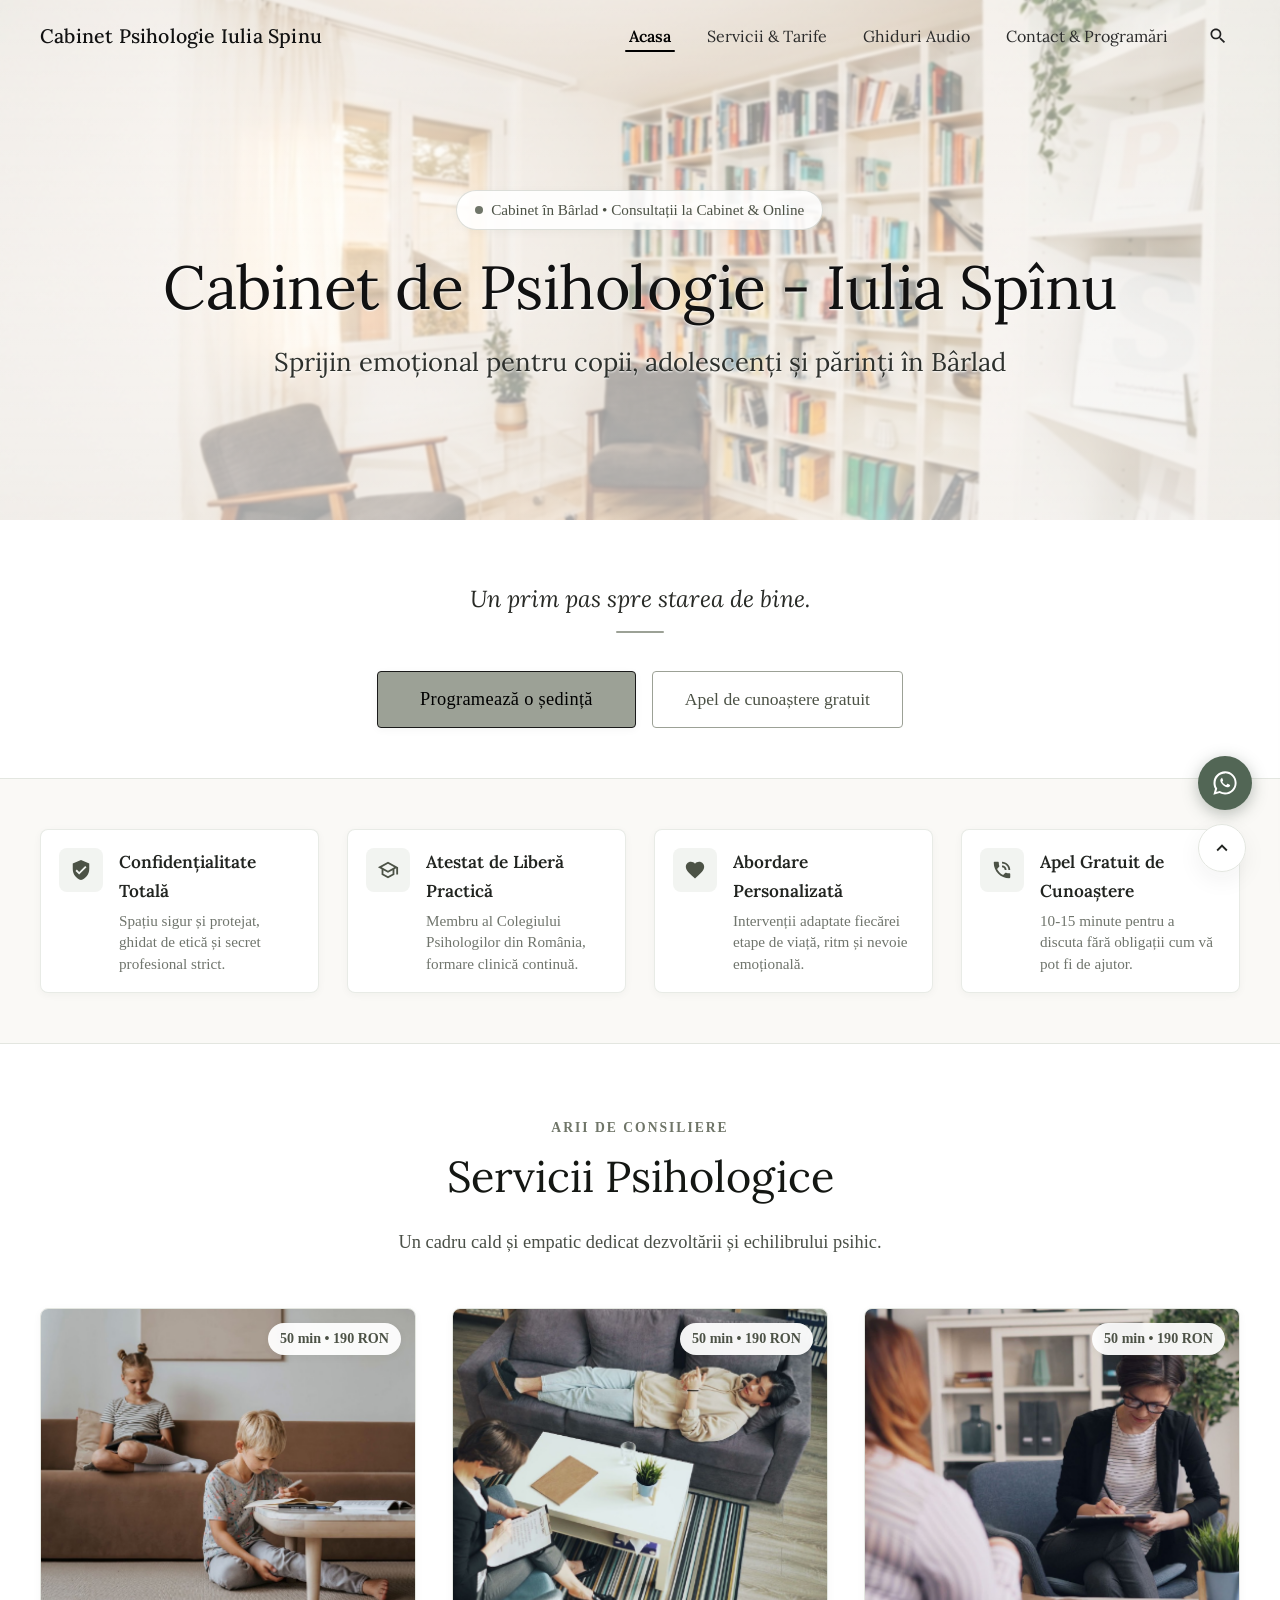
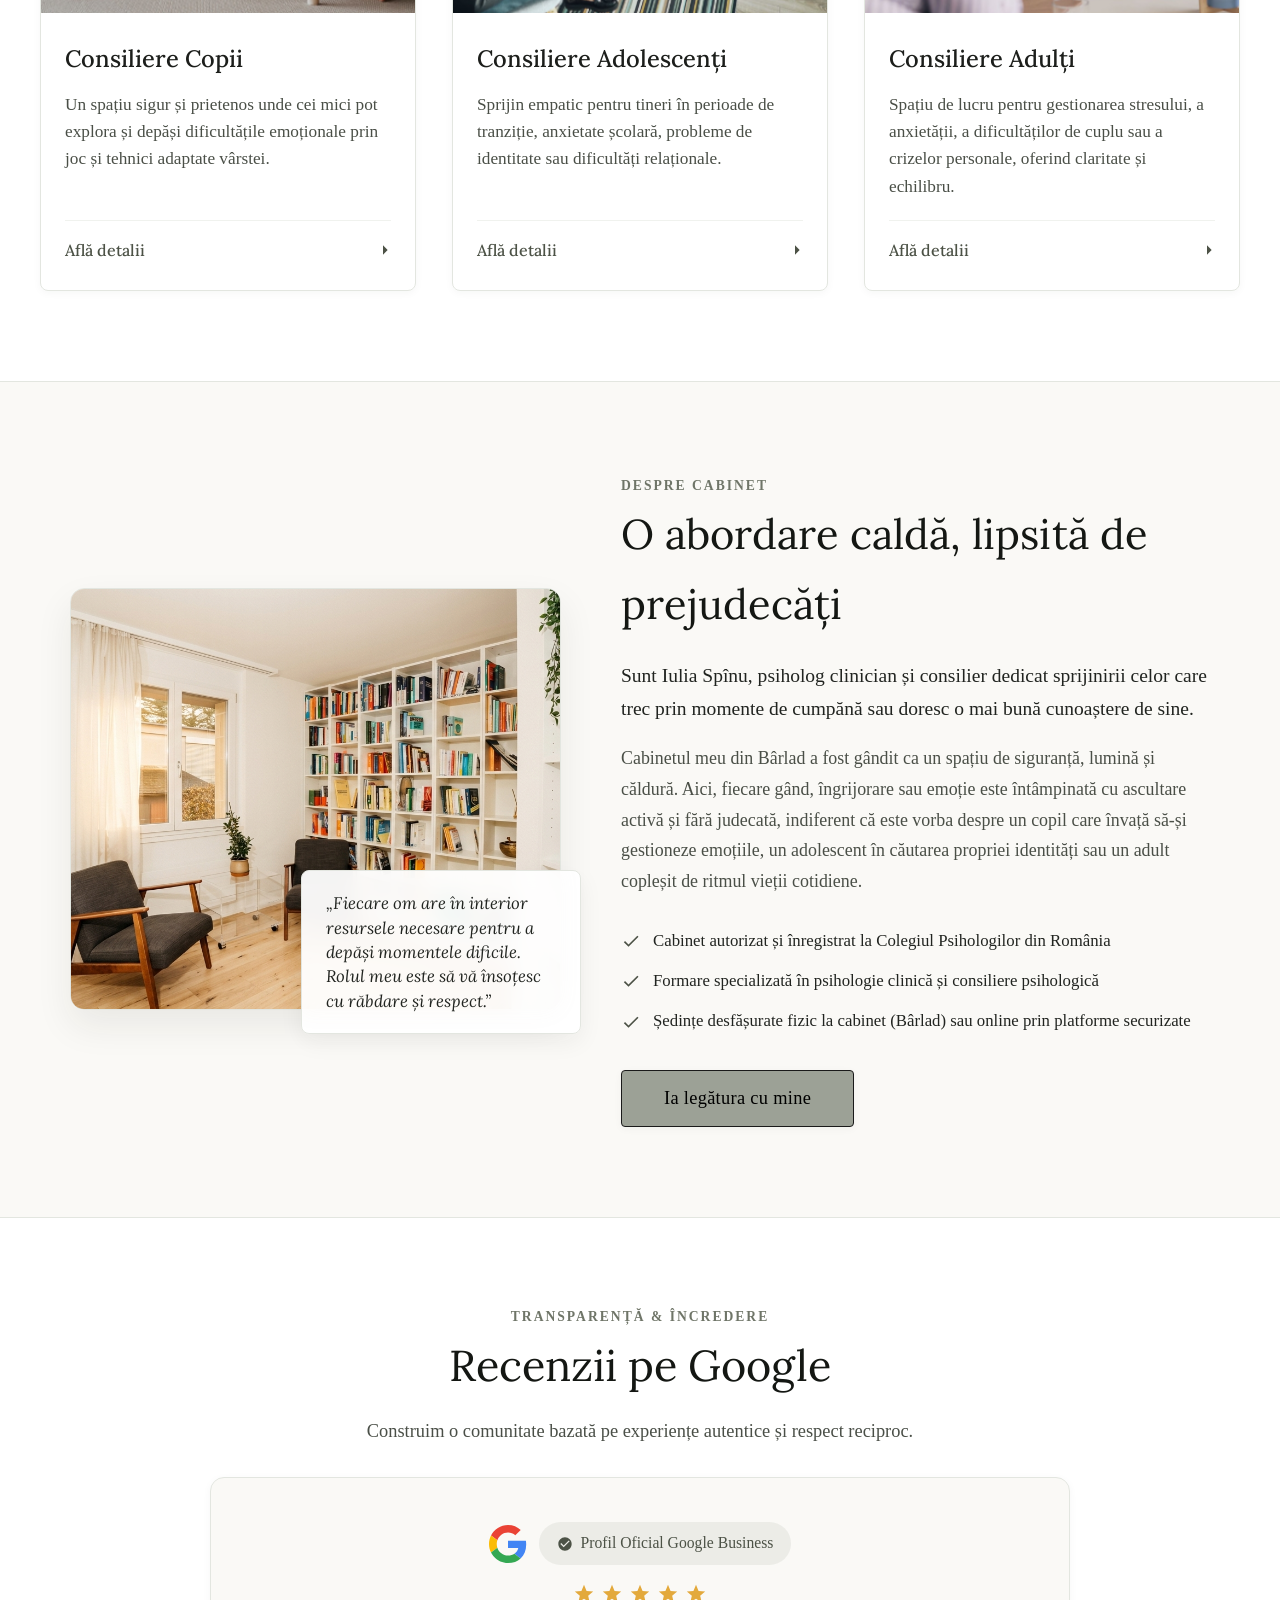
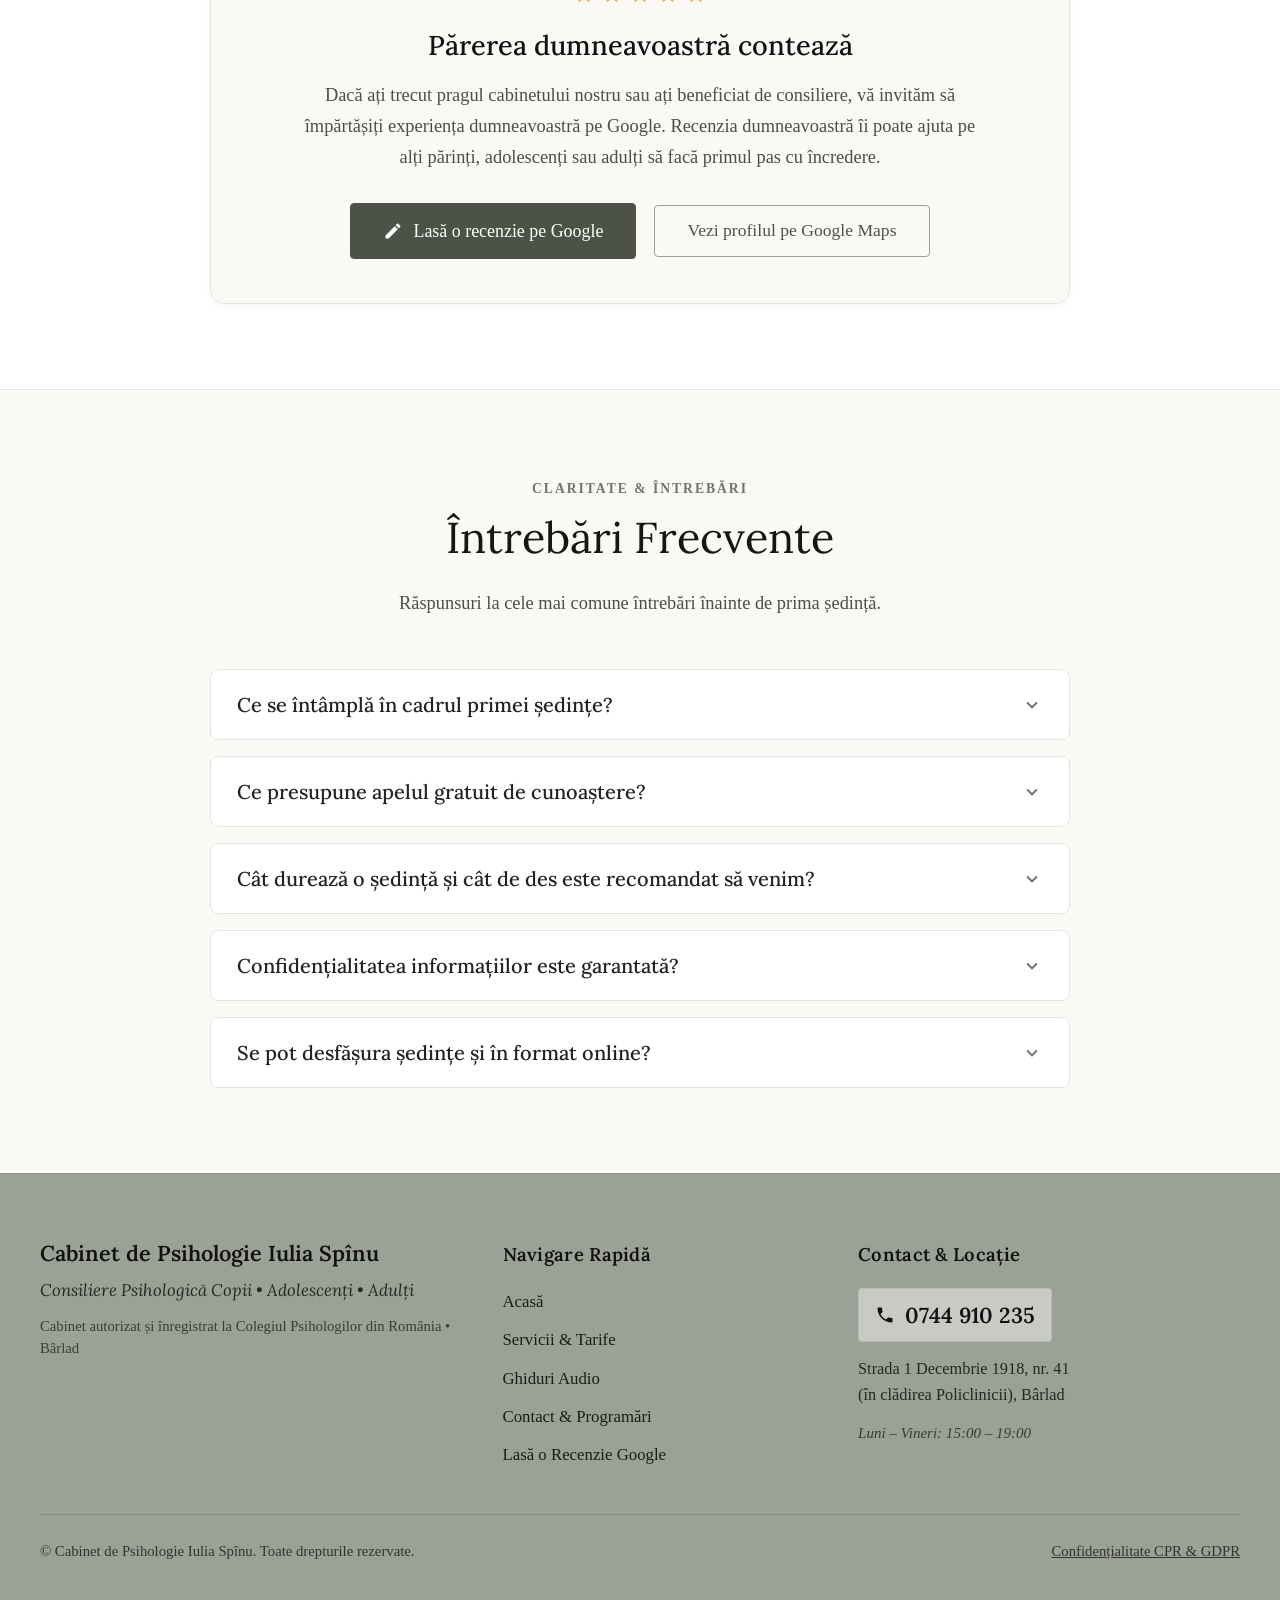
==== index.html @ b53340b8 "Initial commit: Site web Cabinet de Psihologie Iulia Spînu" ====
<!DOCTYPE html>
<html lang="ro">
<head>
  <meta charset="UTF-8">
  <meta name="viewport" content="width=device-width, initial-scale=1.0, viewport-fit=cover">
  <meta http-equiv="X-Content-Type-Options" content="nosniff">
  <meta name="referrer" content="strict-origin-when-cross-origin">
  <meta name="theme-color" content="#9ca196">
  <title>Cabinet Psihologie Iulia Spinu | Bârlad</title>
  <meta name="description" content="Cabinet de Psihologie Iulia Spînu în Bârlad. Sprijin emoțional, consiliere copii, adolescenți și adulți. Un prim pas spre starea de bine.">
  <meta property="og:title" content="Cabinet Psihologie Iulia Spinu">
  <meta property="og:description" content="Un prim pas spre starea de bine. Sprijin emoțional pentru copii, adolescenți și părinți în Bârlad.">
  <meta property="og:type" content="website">
  <link rel="stylesheet" href="css/styles.css">
  <link rel="icon" type="image/x-icon" href="images/simple-header-blended.png">
</head>
<body>

  <!-- Navigation Bar -->
  <header class="site-header" role="banner">
    <div class="nav-container">
      <div class="brand-wrapper">
        <a href="index.html" class="brand-title">Cabinet Psihologie Iulia Spinu</a>
      </div>
      
      <div class="nav-actions">
        <nav aria-label="Navigare principală">
          <ul class="nav-links">
            <li><a href="index.html" class="nav-link active" aria-current="page">Acasa</a></li>
            <li><a href="servicii.html" class="nav-link">Servicii & Tarife</a></li>
            <li><a href="audio.html" class="nav-link">Ghiduri Audio</a></li>
            <li><a href="contact.html" class="nav-link">Contact & Programări</a></li>
          </ul>
        </nav>

        <button class="search-btn" aria-label="Caută pe site">
          <svg viewBox="0 0 24 24" aria-hidden="true">
            <path d="M15.5 14h-.79l-.28-.27C15.41 12.59 16 11.11 16 9.5 16 5.91 13.09 3 9.5 3S3 5.91 3 9.5 5.91 16 9.5 16c1.61 0 3.09-.59 4.23-1.57l.27.28v.79l5 4.99L20.49 19l-4.99-5zm-6 0C7.01 14 5 11.99 5 9.5S7.01 5 9.5 5 14 7.01 14 9.5 11.99 14 9.5 14z"/>
          </svg>
        </button>

        <button class="mobile-menu-toggle" aria-label="Deschide meniul de navigare" aria-expanded="false">
          <svg viewBox="0 0 24 24" aria-hidden="true">
            <path d="M3 18h18v-2H3v2zm0-5h18v-2H3v2zm0-7v2h18V6H3z"/>
          </svg>
        </button>
      </div>
    </div>
  </header>

  <!-- Mobile Drawer -->
  <div class="mobile-drawer-overlay" aria-hidden="true"></div>
  <aside class="mobile-nav-drawer" aria-label="Meniu mobil">
    <button class="drawer-close-btn" aria-label="Închide meniul">&times;</button>
    <ul class="nav-links">
      <li><a href="index.html" class="nav-link active" aria-current="page">Acasa</a></li>
      <li><a href="servicii.html" class="nav-link">Servicii & Tarife</a></li>
      <li><a href="audio.html" class="nav-link">Ghiduri Audio</a></li>
      <li><a href="contact.html" class="nav-link">Contact & Programări</a></li>
    </ul>
  </aside>

  <!-- Search Modal -->
  <div class="search-modal" role="dialog" aria-modal="true" aria-labelledby="search-modal-title">
    <div class="search-dialog">
      <button class="search-close-btn" aria-label="Închide căutarea">&times;</button>
      <h3 id="search-modal-title">Căutare pe site</h3>
      <div class="search-input-wrapper">
        <input type="text" id="site-search-input" placeholder="Introduceți un cuvânt cheie (ex: copii, preț, program)..." autocomplete="off">
      </div>
      <ul class="search-results" aria-live="polite"></ul>
    </div>
  </div>

  <main>
    <!-- Hero Banner -->
    <section class="hero-banner">
      <div class="hero-overlay"></div>
      <div class="hero-content reveal">
        <div class="hero-badge-pill">
          <span class="pill-dot"></span> Cabinet în Bârlad • Consultații la Cabinet & Online
        </div>
        <h1 class="hero-title">Cabinet de Psihologie - Iulia Spînu</h1>
        <h2 class="hero-subtitle">Sprijin emoțional pentru copii, adolescenți și părinți în Bârlad</h2>
      </div>
    </section>

    <!-- Intro & CTA Section -->
    <section class="intro-cta-section">
      <div class="reveal">
        <p class="intro-tagline">Un prim pas spre starea de bine.</p>
        <div style="display:flex; justify-content:center; gap:16px; flex-wrap:wrap; margin-top:10px;">
          <a href="contact.html" class="btn-primary">
            Programează o ședință
          </a>
          <a href="tel:0744910235" class="btn-secondary">
            Apel de cunoaștere gratuit
          </a>
        </div>
      </div>
    </section>

    <!-- Piloni de Încredere -->
    <section class="trust-pillars-section">
      <div class="pillars-grid">
        <div class="pillar-item reveal stagger-1">
          <div class="pillar-icon-box">
            <svg viewBox="0 0 24 24"><path d="M12 1L3 5v6c0 5.55 3.84 10.74 9 12 5.16-1.26 9-6.45 9-12V5l-9-4zm-2 16l-4-4 1.41-1.41L10 14.17l6.59-6.59L18 9l-8 8z"/></svg>
          </div>
          <div class="pillar-text">
            <h3>Confidențialitate Totală</h3>
            <p>Spațiu sigur și protejat, ghidat de etică și secret profesional strict.</p>
          </div>
        </div>

        <div class="pillar-item reveal stagger-2">
          <div class="pillar-icon-box">
            <svg viewBox="0 0 24 24"><path d="M12 3L1 9l4 2.18v6L12 21l7-3.82v-6l2-1.09V17h2V9L12 3zm6.82 6L12 12.72 5.18 9 12 5.28 18.82 9zM17 15.99l-5 2.73-5-2.73v-3.72L12 15l5-2.73v3.72z"/></svg>
          </div>
          <div class="pillar-text">
            <h3>Atestat de Liberă Practică</h3>
            <p>Membru al Colegiului Psihologilor din România, formare clinică continuă.</p>
          </div>
        </div>

        <div class="pillar-item reveal stagger-3">
          <div class="pillar-icon-box">
            <svg viewBox="0 0 24 24"><path d="M12 21.35l-1.45-1.32C5.4 15.36 2 12.28 2 8.5 2 5.42 4.42 3 7.5 3c1.74 0 3.41.81 4.5 2.09C13.09 3.81 14.76 3 16.5 3 19.58 3 22 5.42 22 8.5c0 3.78-3.4 6.86-8.55 11.54L12 21.35z"/></svg>
          </div>
          <div class="pillar-text">
            <h3>Abordare Personalizată</h3>
            <p>Intervenții adaptate fiecărei etape de viață, ritm și nevoie emoțională.</p>
          </div>
        </div>

        <div class="pillar-item reveal stagger-4">
          <div class="pillar-icon-box">
            <svg viewBox="0 0 24 24"><path d="M20 15.5c-1.25 0-2.45-.2-3.57-.57-.35-.11-.74-.03-1.02.24l-2.2 2.2c-2.83-1.44-5.15-3.75-6.59-6.58l2.2-2.21c.28-.27.36-.66.25-1.01C8.7 6.45 8.5 5.25 8.5 4c0-.55-.45-1-1-1H4c-.55 0-1 .45-1 1 0 9.39 7.61 17 17 17 .55 0 1-.45 1-1v-3.5c0-.55-.45-1-1-1zM19 12h2c0-4.97-4.03-9-9-9v2c3.87 0 7 3.13 7 7zm-4 0h2c0-2.76-2.24-5-5-5v2c1.66 0 3 1.34 3 3z"/></svg>
          </div>
          <div class="pillar-text">
            <h3>Apel Gratuit de Cunoaștere</h3>
            <p>10-15 minute pentru a discuta fără obligații cum vă pot fi de ajutor.</p>
          </div>
        </div>
      </div>
    </section>

    <!-- Services Overview Cards -->
    <section class="services-overview">
      <div class="section-intro-header reveal">
        <span class="section-label">Arii de Consiliere</span>
        <h2 class="section-heading-main">Servicii Psihologice</h2>
        <p class="section-subtext">Un cadru cald și empatic dedicat dezvoltării și echilibrului psihic.</p>
      </div>

      <div class="cards-container">
        <!-- Card 1 -->
        <a href="servicii.html#copii" class="service-card reveal stagger-1">
          <div class="card-img-wrapper">
            <span class="card-badge">50 min • 190 RON</span>
            <img src="images/consiliere-copii.png" alt="Consiliere Psihologică Copii - Cabinet Iulia Spînu" width="365" height="323" loading="lazy">
          </div>
          <div class="card-body">
            <h3 class="card-title">Consiliere Copii</h3>
            <p class="card-description">
              Un spațiu sigur și prietenos unde cei mici pot explora și depăși dificultățile emoționale prin joc și tehnici adaptate vârstei.
            </p>
            <div class="card-footer-action">
              <span>Află detalii</span>
              <svg viewBox="0 0 24 24"><path d="M5 12h14M12 5l7 7-7 7"/></svg>
            </div>
          </div>
        </a>

        <!-- Card 2 -->
        <a href="servicii.html#adolescenti" class="service-card reveal stagger-2">
          <div class="card-img-wrapper">
            <span class="card-badge">50 min • 190 RON</span>
            <img src="images/consiliere-adolescenti.png" alt="Consiliere Psihologică Adolescenți - Cabinet Iulia Spînu" width="366" height="322" loading="lazy">
          </div>
          <div class="card-body">
            <h3 class="card-title">Consiliere Adolescenți</h3>
            <p class="card-description">
              Sprijin empatic pentru tineri în perioade de tranziție, anxietate școlară, probleme de identitate sau dificultăți relaționale.
            </p>
            <div class="card-footer-action">
              <span>Află detalii</span>
              <svg viewBox="0 0 24 24"><path d="M5 12h14M12 5l7 7-7 7"/></svg>
            </div>
          </div>
        </a>

        <!-- Card 3 -->
        <a href="servicii.html#adulti" class="service-card reveal stagger-3">
          <div class="card-img-wrapper">
            <span class="card-badge">50 min • 190 RON</span>
            <img src="images/consiliere-adulti.png" alt="Consiliere Psihologică Adulți - Cabinet Iulia Spînu" width="365" height="321" loading="lazy">
          </div>
          <div class="card-body">
            <h3 class="card-title">Consiliere Adulți</h3>
            <p class="card-description">
              Spațiu de lucru pentru gestionarea stresului, a anxietății, a dificultăților de cuplu sau a crizelor personale, oferind claritate și echilibru.
            </p>
            <div class="card-footer-action">
              <span>Află detalii</span>
              <svg viewBox="0 0 24 24"><path d="M5 12h14M12 5l7 7-7 7"/></svg>
            </div>
          </div>
        </a>
      </div>
    </section>

    <!-- Despre Terapeut Section -->
    <section class="about-therapist-section" id="despre">
      <div class="about-container">
        <div class="about-visual reveal">
          <div class="about-image-card">
            <img src="images/hero-bg.jpg" alt="Cabinet Psihologie Iulia Spînu Bârlad" style="height:420px; width:100%; object-fit:cover;">
          </div>
          <div class="about-quote-card">
            <p>„Fiecare om are în interior resursele necesare pentru a depăși momentele dificile. Rolul meu este să vă însoțesc cu răbdare și respect.”</p>
          </div>
        </div>

        <div class="about-content reveal stagger-2">
          <span class="section-label">Despre Cabinet</span>
          <h2>O abordare caldă, lipsită de prejudecăți</h2>
          <p class="about-lead">
            Sunt Iulia Spînu, psiholog clinician și consilier dedicat sprijinirii celor care trec prin momente de cumpănă sau doresc o mai bună cunoaștere de sine.
          </p>
          <p class="about-text">
            Cabinetul meu din Bârlad a fost gândit ca un spațiu de siguranță, lumină și căldură. Aici, fiecare gând, îngrijorare sau emoție este întâmpinată cu ascultare activă și fără judecată, indiferent că este vorba despre un copil care învață să-și gestioneze emoțiile, un adolescent în căutarea propriei identități sau un adult copleșit de ritmul vieții cotidiene.
          </p>
          
          <div class="about-credentials">
            <div class="credential-item">
              <svg viewBox="0 0 24 24"><path d="M9 16.17L4.83 12l-1.42 1.41L9 19 21 7l-1.41-1.41z"/></svg>
              <span>Cabinet autorizat și înregistrat la Colegiul Psihologilor din România</span>
            </div>
            <div class="credential-item">
              <svg viewBox="0 0 24 24"><path d="M9 16.17L4.83 12l-1.42 1.41L9 19 21 7l-1.41-1.41z"/></svg>
              <span>Formare specializată în psihologie clinică și consiliere psihologică</span>
            </div>
            <div class="credential-item">
              <svg viewBox="0 0 24 24"><path d="M9 16.17L4.83 12l-1.42 1.41L9 19 21 7l-1.41-1.41z"/></svg>
              <span>Ședințe desfășurate fizic la cabinet (Bârlad) sau online prin platforme securizate</span>
            </div>
          </div>

          <a href="contact.html" class="btn-primary">Ia legătura cu mine</a>
        </div>
      </div>
    </section>

    <!-- Secțiune Oficială Google Business & Recenzii Autentice -->
    <section class="google-reviews-section">
      <div class="google-reviews-container reveal">
        <div class="section-intro-header" style="margin-bottom:30px;">
          <span class="section-label">Transparență & Încredere</span>
          <h2 class="section-heading-main">Recenzii pe Google</h2>
          <p class="section-subtext">Construim o comunitate bazată pe experiențe autentice și respect reciproc.</p>
        </div>

        <div class="google-card-wrapper">
          <div class="google-logo-badge">
            <svg viewBox="0 0 48 48">
              <path fill="#EA4335" d="M24 9.5c3.54 0 6.71 1.22 9.21 3.6l6.85-6.85C35.9 2.38 30.47 0 24 0 14.62 0 6.51 5.38 2.56 13.22l7.98 6.19C12.43 13.72 17.74 9.5 24 9.5z"/>
              <path fill="#4285F4" d="M46.98 24.55c0-1.57-.15-3.09-.38-4.55H24v9.02h12.94c-.58 2.96-2.26 5.48-4.78 7.18l7.73 6c4.51-4.18 7.09-10.36 7.09-17.65z"/>
              <path fill="#FBBC05" d="M10.53 28.59c-.48-1.45-.76-2.99-.76-4.59s.27-3.14.76-4.59l-7.98-6.19C.92 16.46 0 20.12 0 24c0 3.88.92 7.54 2.56 10.78l7.97-6.19z"/>
              <path fill="#34A853" d="M24 48c6.48 0 11.93-2.13 15.89-5.81l-7.73-6c-2.15 1.45-4.92 2.3-8.16 2.3-6.26 0-11.57-4.22-13.47-9.91l-7.98 6.19C6.51 42.62 14.62 48 24 48z"/>
            </svg>
            <span class="badge-google-verified">
              <svg viewBox="0 0 24 24"><path d="M12 2C6.48 2 2 6.48 2 12s4.48 10 10 10 10-4.48 10-10S17.52 2 12 2zm-2 15l-5-5 1.41-1.41L10 14.17l7.59-7.59L19 8l-9 9z"/></svg>
              Profil Oficial Google Business
            </span>
          </div>

          <div class="google-stars-display" aria-label="Evaluare Google">
            <svg viewBox="0 0 24 24"><path d="M12 17.27L18.18 21l-1.64-7.03L22 9.24l-7.19-.61L12 2 9.19 8.63 2 9.24l5.46 4.73L5.82 21z"/></svg>
            <svg viewBox="0 0 24 24"><path d="M12 17.27L18.18 21l-1.64-7.03L22 9.24l-7.19-.61L12 2 9.19 8.63 2 9.24l5.46 4.73L5.82 21z"/></svg>
            <svg viewBox="0 0 24 24"><path d="M12 17.27L18.18 21l-1.64-7.03L22 9.24l-7.19-.61L12 2 9.19 8.63 2 9.24l5.46 4.73L5.82 21z"/></svg>
            <svg viewBox="0 0 24 24"><path d="M12 17.27L18.18 21l-1.64-7.03L22 9.24l-7.19-.61L12 2 9.19 8.63 2 9.24l5.46 4.73L5.82 21z"/></svg>
            <svg viewBox="0 0 24 24"><path d="M12 17.27L18.18 21l-1.64-7.03L22 9.24l-7.19-.61L12 2 9.19 8.63 2 9.24l5.46 4.73L5.82 21z"/></svg>
          </div>

          <h3 class="google-profile-title">Părerea dumneavoastră contează</h3>
          <p class="google-profile-description">
            Dacă ați trecut pragul cabinetului nostru sau ați beneficiat de consiliere, vă invităm să împărtășiți experiența dumneavoastră pe Google. Recenzia dumneavoastră îi poate ajuta pe alți părinți, adolescenți sau adulți să facă primul pas cu încredere.
          </p>

          <div class="google-actions-row">
            <a href="https://g.page/r/CTEVs4ZDKVDIEBM/review" target="_blank" rel="noopener noreferrer" class="btn-google-review">
              <svg viewBox="0 0 24 24"><path d="M3 17.25V21h3.75L17.81 9.94l-3.75-3.75L3 17.25zM20.71 7.04c.39-.39.39-1.02 0-1.41l-2.34-2.34c-.39-.39-1.02-.39-1.41 0l-1.83 1.83 3.75 3.75 1.83-1.83z"/></svg>
              Lasă o recenzie pe Google
            </a>
            <a href="https://share.google/9X2bNmHL69RgVJWZQ" target="_blank" rel="noopener noreferrer" class="btn-secondary">
              Vezi profilul pe Google Maps
            </a>
          </div>
        </div>
      </div>
    </section>

    <!-- Întrebări Frecvente (FAQ) -->
    <section class="faq-section">
      <div class="faq-container">
        <div class="section-intro-header reveal">
          <span class="section-label">Claritate & Întrebări</span>
          <h2 class="section-heading-main">Întrebări Frecvente</h2>
          <p class="section-subtext">Răspunsuri la cele mai comune întrebări înainte de prima ședință.</p>
        </div>

        <div class="faq-accordion reveal stagger-1">
          <!-- Item 1 -->
          <div class="faq-item">
            <button class="faq-trigger" aria-expanded="false">
              <span>Ce se întâmplă în cadrul primei ședințe?</span>
              <svg class="faq-icon" viewBox="0 0 24 24"><path d="M16.59 8.59L12 13.17 7.41 8.59 6 10l6 6 6-6z"/></svg>
            </button>
            <div class="faq-content">
              <div class="faq-body">
                Prima ședință este una de cunoaștere reciprocă și evaluare inițială. Vom discuta despre motivele pentru care ați venit, provocările cu care vă confruntați și ce obiective vă doriți să atingeți. Nu există presiune de a povesti lucruri pentru care nu vă simțiți încă pregătit(ă).
              </div>
            </div>
          </div>

          <!-- Item 2 -->
          <div class="faq-item">
            <button class="faq-trigger" aria-expanded="false">
              <span>Ce presupune apelul gratuit de cunoaștere?</span>
              <svg class="faq-icon" viewBox="0 0 24 24"><path d="M16.59 8.59L12 13.17 7.41 8.59 6 10l6 6 6-6z"/></svg>
            </button>
            <div class="faq-content">
              <div class="faq-body">
                Este o discuție telefonică scurtă (10-15 minute), fără niciun cost sau obligație, în care îmi puteți expune pe scurt situația dumneavoastră și puteți afla dacă tipul meu de intervenție este potrivit pentru ceea ce căutați.
              </div>
            </div>
          </div>

          <!-- Item 3 -->
          <div class="faq-item">
            <button class="faq-trigger" aria-expanded="false">
              <span>Cât durează o ședință și cât de des este recomandat să venim?</span>
              <svg class="faq-icon" viewBox="0 0 24 24"><path d="M16.59 8.59L12 13.17 7.41 8.59 6 10l6 6 6-6z"/></svg>
            </button>
            <div class="faq-content">
              <div class="faq-body">
                Fiecare ședință are o durată standard de 50 de minute. Frecvența recomandată în faza inițială este de obicei de o ședință pe săptămână, urmând ca pe parcurs să fie stabilită de comun acord în funcție de evoluție.
              </div>
            </div>
          </div>

          <!-- Item 4 -->
          <div class="faq-item">
            <button class="faq-trigger" aria-expanded="false">
              <span>Confidențialitatea informațiilor este garantată?</span>
              <svg class="faq-icon" viewBox="0 0 24 24"><path d="M16.59 8.59L12 13.17 7.41 8.59 6 10l6 6 6-6z"/></svg>
            </button>
            <div class="faq-content">
              <div class="faq-body">
                Categoric da. Toate informațiile împărtășite în cabinet sunt strict confidențiale, fiind protejate de Codul Deontologic al Psihologilor din România și de legislația în vigoare.
              </div>
            </div>
          </div>

          <!-- Item 5 -->
          <div class="faq-item">
            <button class="faq-trigger" aria-expanded="false">
              <span>Se pot desfășura ședințe și în format online?</span>
              <svg class="faq-icon" viewBox="0 0 24 24"><path d="M16.59 8.59L12 13.17 7.41 8.59 6 10l6 6 6-6z"/></svg>
            </button>
            <div class="faq-content">
              <div class="faq-body">
                Da, pentru adolescenți și adulți oferim posibilitatea ședințelor online prin platforme securizate (Google Meet / Zoom), oferind aceeași eficiență și atenție terapeutică.
              </div>
            </div>
          </div>
        </div>
      </div>
    </section>
  </main>

  <!-- Butoane Plutitoare (WhatsApp Calmat & Back to Top) -->
  <div class="floating-actions-container" aria-label="Acțiuni rapide">
    <a href="https://wa.me/40744910235?text=Bun%C4%83%20ziua!%20A%C8%99%20dori%20informa%C8%9Bii%20despre%20o%20programare." target="_blank" rel="noopener noreferrer" class="btn-float-whatsapp" aria-label="Trimite mesaj pe WhatsApp la 0744 910 235">
      <svg viewBox="0 0 24 24">
        <path d="M12.04 2c-5.46 0-9.91 4.45-9.91 9.91 0 1.75.46 3.45 1.32 4.95L2.05 22l5.25-1.38c1.45.79 3.08 1.21 4.74 1.21 5.46 0 9.91-4.45 9.91-9.91 0-2.65-1.03-5.14-2.9-7.01A9.816 9.816 0 0 0 12.04 2m.01 1.67c2.2 0 4.26.86 5.82 2.41 1.56 1.56 2.41 3.63 2.41 5.83s-.85 4.27-2.41 5.83c-1.56 1.55-3.62 2.41-5.82 2.41-1.46 0-2.89-.38-4.14-1.11l-.3-.18-3.12.82.83-3.04-.2-.31c-.8-1.28-1.23-2.77-1.23-4.32 0-2.2 0.86-4.27 2.41-5.83 1.56-1.55 3.63-2.41 5.75-2.41m-2.82 4.14c-.16 0-.35.06-.53.27-.19.2-.72.7-.72 1.71 0 1.01.74 1.99.84 2.13.1.13 1.43 2.29 3.53 3.12 1.74.69 2.09.55 2.47.51.38-.03 1.22-.5 1.4-.98.17-.48.17-.89.12-.98-.05-.09-.2-.14-.42-.25-.22-.11-1.3-.64-1.5-.72-.2-.07-.35-.11-.5.11-.15.22-.58.72-.71.87-.13.15-.26.17-.48.06-.22-.11-.93-.34-1.77-1.09-.65-.58-1.09-1.3-1.22-1.52-.13-.22-.01-.34.1-.45.1-.1.22-.26.33-.39.11-.13.15-.22.22-.37.07-.15.04-.28-.02-.39-.06-.11-.5-1.21-.69-1.65-.18-.44-.37-.38-.5-.38z"/>
      </svg>
    </a>

    <button class="btn-back-to-top" aria-label="Înapoi sus">
      <svg viewBox="0 0 24 24"><path d="M7.41 15.41L12 10.83l4.59 4.58L18 14l-6-6-6 6z"/></svg>
    </button>
  </div>

  <!-- Footer -->
  <footer class="site-footer" role="contentinfo">
    <div class="footer-container">
      <div class="footer-grid">

        <!-- Coloana 1: Identitate Cabinet -->
        <div class="footer-col footer-col-brand">
          <h3 class="footer-brand-title">Cabinet de Psihologie Iulia Spînu</h3>
          <p class="footer-brand-sub">Consiliere Psihologică Copii • Adolescenți • Adulți</p>
          <p class="footer-credential">Cabinet autorizat și înregistrat la Colegiul Psihologilor din România • Bârlad</p>
        </div>

        <!-- Coloana 2: Navigare Rapidă -->
        <div class="footer-col footer-col-links">
          <h4 class="footer-col-heading">Navigare Rapidă</h4>
          <ul class="footer-nav-list">
            <li><a href="index.html" class="footer-nav-link">Acasă</a></li>
            <li><a href="servicii.html" class="footer-nav-link">Servicii & Tarife</a></li>
            <li><a href="audio.html" class="footer-nav-link">Ghiduri Audio</a></li>
            <li><a href="contact.html" class="footer-nav-link">Contact & Programări</a></li>
            <li><a href="https://g.page/r/CTEVs4ZDKVDIEBM/review" target="_blank" rel="noopener noreferrer" class="footer-nav-link">Lasă o Recenzie Google</a></li>
          </ul>
        </div>

        <!-- Coloana 3: Contact & Locație Aliniat Corect -->
        <div class="footer-col footer-col-contact">
          <h4 class="footer-col-heading">Contact & Locație</h4>
          <div class="footer-contact-details">
            <a href="tel:0744910235" class="footer-phone-highlight" aria-label="Apelează numărul 0744 910 235">
              <svg viewBox="0 0 24 24"><path d="M6.62 10.79c1.44 2.83 3.76 5.14 6.59 6.59l2.2-2.2c.27-.27.67-.36 1.02-.24 1.12.37 2.33.57 3.57.57.55 0 1 .45 1 1V20c0 .55-.45 1-1 1-9.39 0-17-7.61-17-17 0-.55.45-1 1-1h3.5c.55 0 1 .45 1 1 0 1.25.2 2.45.57 3.57.11.35.03.74-.25 1.02l-2.2 2.2z"/></svg>
              <span>0744 910 235</span>
            </a>
            <p class="footer-address">
              Strada 1 Decembrie 1918, nr. 41<br>
              (în clădirea Policlinicii), Bârlad
            </p>
            <p class="footer-hours">Luni – Vineri: 15:00 – 19:00</p>
          </div>
        </div>

      </div>

      <div class="footer-bottom-bar">
        <span>&copy; Cabinet de Psihologie Iulia Spînu. Toate drepturile rezervate.</span>
        <span><a href="confidentialitate.html" style="color:inherit; text-decoration:underline;">Confidențialitate CPR & GDPR</a></span>
      </div>
    </div>
  </footer>

  <script src="js/main.js" defer></script>
</body>
</html>
---- css/styles.css ----
/* ==========================================================================
   Cabinet de Psihologie - Iulia Spînu | Stylesheet
   Design cald, terapeutic, fără culori stridente, cu micro-interacțiuni fluide
   ========================================================================== */

@import url('https://fonts.googleapis.com/css2?family=Gentium+Basic:ital,wght@0,400;0,700;1,400;1,700&family=Lora:ital,wght@0,400;0,500;0,600;0,700;1,400;1,500;1,600&display=swap');

:root {
  --font-heading: 'Lora', Georgia, serif;
  --font-body: 'Gentium Basic', Georgia, serif;
  
  /* Paletă Cromatică Calmantă (Sage, Creme, Warm Charcoal) */
  --color-sage: #9ca196;
  --color-sage-light: #f2f4f1;
  --color-sage-muted: #d5d9d2;
  --color-sage-dark: #6f7568;
  --color-sage-deep: #4c5246;
  
  /* Culoare WhatsApp Calmată (Verde Pădure / Eucalipt Stins, Nuanță Ne-Stridentă) */
  --color-whatsapp: #526655;
  --color-whatsapp-hover: #3e4f41;
  
  --color-bg-white: #ffffff;
  --color-bg-cream: #faf9f6;
  --color-bg-card: #ffffff;
  
  --color-text-main: #212420;
  --color-text-soft: #4a4f47;
  --color-text-muted: #70756d;
  
  --color-border: #e3e6e0;
  --color-border-hover: #bfc4ba;
  
  /* Umbre Delicate */
  --shadow-sm: 0 2px 8px rgba(35, 40, 30, 0.04);
  --shadow-md: 0 8px 24px rgba(35, 40, 30, 0.06);
  --shadow-lg: 0 16px 36px rgba(35, 40, 30, 0.08);
  --shadow-hover: 0 12px 28px rgba(80, 85, 75, 0.12);
  
  --radius-sm: 4px;
  --radius-md: 8px;
  --radius-lg: 14px;
  --radius-full: 9999px;
  
  --nav-height: 72px;
  --transition-calm: 0.4s cubic-bezier(0.16, 1, 0.3, 1);
  --transition-smooth: 0.25s ease;
}

*, *::before, *::after {
  box-sizing: border-box;
  margin: 0;
  padding: 0;
}

html {
  scroll-behavior: smooth;
  font-size: 16px;
  -webkit-text-size-adjust: 100%;
}

body {
  font-family: var(--font-body);
  color: var(--color-text-main);
  background-color: var(--color-bg-white);
  line-height: 1.68;
  overflow-x: hidden;
  -webkit-font-smoothing: antialiased;
  -moz-osx-font-smoothing: grayscale;
}

img {
  max-width: 100%;
  display: block;
}

a {
  color: inherit;
  text-decoration: none;
  transition: color var(--transition-smooth), opacity var(--transition-smooth);
}

/* ==================== ANIMAȚII CALME & REVEAL ==================== */
.reveal {
  opacity: 0;
  transform: translateY(24px);
  transition: opacity 0.8s cubic-bezier(0.16, 1, 0.3, 1), transform 0.8s cubic-bezier(0.16, 1, 0.3, 1);
  will-change: opacity, transform;
}

.reveal.active {
  opacity: 1;
  transform: translateY(0);
}

.stagger-1 { transition-delay: 0.08s; }
.stagger-2 { transition-delay: 0.16s; }
.stagger-3 { transition-delay: 0.24s; }
.stagger-4 { transition-delay: 0.32s; }

/* ==================== HEADER & NAVIGARE ==================== */
.site-header {
  position: absolute;
  top: 0;
  left: 0;
  width: 100%;
  z-index: 100;
  background: transparent;
  transition: all 0.35s ease;
}

.site-header.scrolled {
  position: fixed;
  background: rgba(255, 255, 255, 0.94);
  backdrop-filter: blur(12px);
  -webkit-backdrop-filter: blur(12px);
  box-shadow: 0 2px 20px rgba(0, 0, 0, 0.05);
  border-bottom: 1px solid rgba(227, 230, 224, 0.6);
}

.nav-container {
  max-width: 1280px;
  margin: 0 auto;
  padding: 0 40px;
  height: var(--nav-height);
  display: flex;
  align-items: center;
  justify-content: space-between;
}

.brand-wrapper {
  display: flex;
  align-items: center;
  gap: 12px;
}

.brand-title {
  font-family: var(--font-heading);
  font-size: 1.22rem;
  font-weight: 500;
  color: #111111;
  letter-spacing: 0.2px;
  transition: color var(--transition-smooth);
}

.brand-title:hover {
  color: var(--color-sage-deep);
}

.nav-actions {
  display: flex;
  align-items: center;
  gap: 24px;
}

.nav-links {
  display: flex;
  list-style: none;
  gap: 28px;
}

.nav-link {
  font-family: var(--font-heading);
  font-size: 1rem;
  font-weight: 400;
  color: #2a2a2a;
  position: relative;
  padding: 8px 4px;
  min-height: 44px;
  display: inline-flex;
  align-items: center;
  transition: color var(--transition-smooth);
}

.nav-link::after {
  content: '';
  position: absolute;
  bottom: 6px;
  left: 0;
  width: 0;
  height: 2px;
  background-color: var(--color-sage-dark);
  transition: width 0.3s cubic-bezier(0.16, 1, 0.3, 1);
  border-radius: 2px;
}

.nav-link:hover {
  color: #000000;
}

.nav-link:hover::after {
  width: 100%;
}

.nav-link.active {
  font-weight: 600;
  color: #000000;
}

.nav-link.active::after {
  width: 100%;
  background-color: #000000;
}

.search-btn {
  background: none;
  border: none;
  cursor: pointer;
  color: #212121;
  width: 44px;
  height: 44px;
  display: flex;
  align-items: center;
  justify-content: center;
  border-radius: var(--radius-full);
  transition: background-color var(--transition-smooth), transform var(--transition-smooth);
}

.search-btn:hover {
  background-color: rgba(0, 0, 0, 0.05);
  transform: scale(1.05);
}

.search-btn svg {
  width: 20px;
  height: 20px;
  fill: currentColor;
}

.mobile-menu-toggle {
  display: none;
  background: none;
  border: none;
  cursor: pointer;
  width: 44px;
  height: 44px;
  color: #1a1a1a;
  border-radius: var(--radius-sm);
  padding: 8px;
}

.mobile-menu-toggle svg {
  width: 26px;
  height: 26px;
  fill: currentColor;
}

/* ==================== HERO BANNER ==================== */
.hero-banner {
  position: relative;
  width: 100%;
  min-height: 520px;
  display: flex;
  align-items: center;
  justify-content: center;
  text-align: center;
  background-image: url('../images/hero-bg.jpg');
  background-position: center 30%;
  background-size: cover;
  background-repeat: no-repeat;
  padding: 120px 24px 70px;
  overflow: hidden;
}

.hero-overlay {
  position: absolute;
  top: 0;
  left: 0;
  right: 0;
  bottom: 0;
  background: linear-gradient(
    180deg,
    rgba(255, 255, 255, 0.52) 0%,
    rgba(255, 255, 255, 0.65) 100%
  );
  backdrop-filter: blur(1px);
  -webkit-backdrop-filter: blur(1px);
  z-index: 1;
}

.hero-content {
  position: relative;
  z-index: 2;
  max-width: 980px;
  margin: 0 auto;
}

.hero-badge-pill {
  display: inline-flex;
  align-items: center;
  gap: 8px;
  background: rgba(255, 255, 255, 0.88);
  backdrop-filter: blur(8px);
  border: 1px solid rgba(156, 161, 150, 0.35);
  padding: 6px 18px;
  border-radius: var(--radius-full);
  font-family: var(--font-body);
  font-size: 0.95rem;
  color: var(--color-sage-deep);
  margin-bottom: 22px;
  box-shadow: var(--shadow-sm);
}

.hero-badge-pill .pill-dot {
  width: 8px;
  height: 8px;
  background-color: var(--color-sage-dark);
  border-radius: 50%;
  display: inline-block;
}

.hero-title {
  font-family: var(--font-heading);
  font-size: clamp(2.2rem, 4.8vw + 0.5rem, 3.8rem);
  font-weight: 400;
  line-height: 1.16;
  color: #111111;
  letter-spacing: -0.5px;
  margin-bottom: 22px;
  text-shadow: 0 1px 2px rgba(255, 255, 255, 0.9);
}

.hero-subtitle {
  font-family: var(--font-heading);
  font-size: clamp(1.2rem, 1.8vw + 0.6rem, 1.6rem);
  font-weight: 400;
  color: #2d302c;
  line-height: 1.4;
  text-shadow: 0 1px 2px rgba(255, 255, 255, 0.9);
  max-width: 780px;
  margin: 0 auto;
}

/* Hero pagini secundare */
.hero-banner.page-hero {
  min-height: 400px;
  padding: 110px 24px 60px;
}

.hero-banner.page-hero .hero-title {
  font-size: clamp(2.3rem, 4.2vw + 0.6rem, 3.4rem);
  margin-bottom: 0;
}

/* ==================== INTRO & CTA SECTION ==================== */
.intro-cta-section {
  text-align: center;
  padding: 60px 24px 50px;
  background-color: var(--color-bg-white);
  position: relative;
}

.intro-tagline {
  font-family: var(--font-heading);
  font-style: italic;
  font-size: clamp(1.2rem, 1.3vw + 0.8rem, 1.45rem);
  color: #282a26;
  margin-bottom: 28px;
  position: relative;
  display: inline-block;
}

.intro-tagline::after {
  content: '';
  display: block;
  width: 48px;
  height: 2px;
  background-color: var(--color-sage);
  margin: 12px auto 0;
  border-radius: 2px;
}

.btn-primary {
  display: inline-flex;
  align-items: center;
  justify-content: center;
  gap: 10px;
  font-family: var(--font-body);
  font-size: 1.15rem;
  font-weight: 400;
  color: #000000;
  background-color: var(--color-sage);
  border: 1px solid #1a1a1a;
  min-height: 50px;
  padding: 12px 42px;
  cursor: pointer;
  border-radius: var(--radius-sm);
  transition: all var(--transition-calm);
  letter-spacing: 0.3px;
  box-shadow: var(--shadow-sm);
}

.btn-primary:hover {
  background-color: var(--color-sage-dark);
  color: #ffffff;
  border-color: var(--color-sage-dark);
  transform: translateY(-2px);
  box-shadow: var(--shadow-hover);
}

.btn-primary:active {
  transform: translateY(0);
}

.btn-secondary {
  display: inline-flex;
  align-items: center;
  justify-content: center;
  font-family: var(--font-body);
  font-size: 1.1rem;
  color: var(--color-sage-deep);
  background-color: transparent;
  border: 1px solid var(--color-sage);
  min-height: 48px;
  padding: 10px 32px;
  border-radius: var(--radius-sm);
  cursor: pointer;
  transition: all var(--transition-smooth);
}

.btn-secondary:hover {
  background-color: var(--color-sage-light);
  border-color: var(--color-sage-dark);
}

/* ==================== PILONI DE INCREDERE ==================== */
.trust-pillars-section {
  background-color: var(--color-bg-cream);
  padding: 50px 24px;
  border-top: 1px solid var(--color-border);
  border-bottom: 1px solid var(--color-border);
}

.pillars-grid {
  max-width: 1200px;
  margin: 0 auto;
  display: grid;
  grid-template-columns: repeat(4, 1fr);
  gap: 28px;
}

.pillar-item {
  display: flex;
  align-items: flex-start;
  gap: 16px;
  padding: 18px;
  background: #ffffff;
  border: 1px solid rgba(227, 230, 224, 0.8);
  border-radius: var(--radius-md);
  box-shadow: var(--shadow-sm);
  transition: transform var(--transition-smooth), box-shadow var(--transition-smooth);
}

.pillar-item:hover {
  transform: translateY(-3px);
  box-shadow: var(--shadow-md);
}

.pillar-icon-box {
  width: 44px;
  height: 44px;
  min-width: 44px;
  background-color: var(--color-sage-light);
  border-radius: var(--radius-md);
  display: flex;
  align-items: center;
  justify-content: center;
  color: var(--color-sage-deep);
}

.pillar-icon-box svg {
  width: 22px;
  height: 22px;
  fill: currentColor;
}

.pillar-text h3 {
  font-family: var(--font-heading);
  font-size: 1.08rem;
  font-weight: 600;
  color: var(--color-text-main);
  margin-bottom: 4px;
}

.pillar-text p {
  font-size: 0.95rem;
  color: var(--color-text-muted);
  line-height: 1.4;
}

/* ==================== SERVICII CARDS GRID ==================== */
.services-overview {
  padding: 70px 40px 90px;
  background-color: var(--color-bg-white);
}

.section-intro-header {
  text-align: center;
  max-width: 720px;
  margin: 0 auto 50px;
}

.section-label {
  font-family: var(--font-body);
  text-transform: uppercase;
  font-size: 0.85rem;
  letter-spacing: 2px;
  color: var(--color-sage-dark);
  font-weight: 700;
  margin-bottom: 10px;
}

.section-heading-main {
  font-family: var(--font-heading);
  font-size: clamp(2rem, 3.2vw + 0.5rem, 2.7rem);
  font-weight: 400;
  color: #141713;
  margin-bottom: 14px;
}

.section-subtext {
  font-size: 1.15rem;
  color: var(--color-text-soft);
}

.cards-container {
  max-width: 1200px;
  margin: 0 auto;
  display: grid;
  grid-template-columns: repeat(3, 1fr);
  gap: 36px;
}

.service-card {
  display: flex;
  flex-direction: column;
  background: var(--color-bg-card);
  border: 1px solid var(--color-border);
  border-radius: var(--radius-md);
  overflow: hidden;
  text-decoration: none;
  color: inherit;
  transition: transform var(--transition-calm), box-shadow var(--transition-calm), border-color var(--transition-calm);
  box-shadow: var(--shadow-sm);
}

.service-card:hover {
  transform: translateY(-8px);
  box-shadow: var(--shadow-hover);
  border-color: var(--color-border-hover);
}

.card-img-wrapper {
  width: 100%;
  aspect-ratio: 16 / 13;
  overflow: hidden;
  background-color: #f5f5f5;
  position: relative;
}

.card-img-wrapper img {
  width: 100%;
  height: 100%;
  object-fit: cover;
  transition: transform 0.6s cubic-bezier(0.16, 1, 0.3, 1);
}

.service-card:hover .card-img-wrapper img {
  transform: scale(1.04);
}

.card-badge {
  position: absolute;
  top: 14px;
  right: 14px;
  background: rgba(255, 255, 255, 0.94);
  backdrop-filter: blur(6px);
  padding: 4px 12px;
  border-radius: var(--radius-full);
  font-family: var(--font-body);
  font-size: 0.88rem;
  font-weight: 700;
  color: var(--color-sage-deep);
  box-shadow: var(--shadow-sm);
}

.card-body {
  padding: 26px 24px;
  display: flex;
  flex-direction: column;
  flex: 1;
}

.card-title {
  font-family: var(--font-heading);
  font-size: 1.48rem;
  font-weight: 500;
  color: #1c1e1b;
  margin-bottom: 12px;
  transition: color var(--transition-smooth);
}

.service-card:hover .card-title {
  color: var(--color-sage-deep);
}

.card-description {
  font-size: 1.08rem;
  color: var(--color-text-soft);
  line-height: 1.58;
  margin-bottom: 20px;
  flex: 1;
}

.card-footer-action {
  display: flex;
  align-items: center;
  justify-content: space-between;
  border-top: 1px solid #f0f2ee;
  padding-top: 16px;
  color: var(--color-sage-deep);
  font-family: var(--font-heading);
  font-size: 1rem;
  font-weight: 500;
}

.card-footer-action span {
  display: inline-flex;
  align-items: center;
  gap: 6px;
}

.card-footer-action svg {
  width: 16px;
  height: 16px;
  transition: transform 0.25s ease;
  fill: currentColor;
}

.service-card:hover .card-footer-action svg {
  transform: translateX(4px);
}

/* ==================== DESPRE TERAPEUT SECTION ==================== */
.about-therapist-section {
  background-color: var(--color-bg-cream);
  padding: 90px 40px;
  border-top: 1px solid var(--color-border);
}

.about-container {
  max-width: 1140px;
  margin: 0 auto;
  display: grid;
  grid-template-columns: 1fr 1.2fr;
  gap: 60px;
  align-items: center;
}

.about-visual {
  position: relative;
}

.about-image-card {
  border-radius: var(--radius-lg);
  overflow: hidden;
  box-shadow: var(--shadow-lg);
  border: 1px solid var(--color-border);
}

.about-quote-card {
  position: absolute;
  bottom: -24px;
  right: -20px;
  background: rgba(255, 255, 255, 0.95);
  backdrop-filter: blur(10px);
  padding: 20px 24px;
  border-radius: var(--radius-md);
  border: 1px solid var(--color-border);
  box-shadow: var(--shadow-md);
  max-width: 280px;
}

.about-quote-card p {
  font-family: var(--font-heading);
  font-style: italic;
  font-size: 1.05rem;
  color: var(--color-text-main);
  line-height: 1.45;
}

.about-content h2 {
  font-family: var(--font-heading);
  font-size: clamp(2rem, 3vw + 0.5rem, 2.6rem);
  font-weight: 400;
  color: #141713;
  margin-bottom: 20px;
}

.about-lead {
  font-size: 1.22rem;
  color: var(--color-text-main);
  line-height: 1.7;
  margin-bottom: 18px;
}

.about-text {
  font-size: 1.12rem;
  color: var(--color-text-soft);
  line-height: 1.72;
  margin-bottom: 30px;
}

.about-credentials {
  display: flex;
  flex-direction: column;
  gap: 12px;
  margin-bottom: 34px;
}

.credential-item {
  display: flex;
  align-items: center;
  gap: 12px;
  font-size: 1.05rem;
  color: var(--color-text-main);
}

.credential-item svg {
  width: 20px;
  height: 20px;
  fill: var(--color-sage-deep);
  min-width: 20px;
}

/* ==================== SECTIUNE OFICIALA GOOGLE REVIEWS ==================== */
.google-reviews-section {
  padding: 85px 40px;
  background-color: var(--color-bg-white);
  border-top: 1px solid var(--color-border);
}

.google-reviews-container {
  max-width: 860px;
  margin: 0 auto;
}

.google-card-wrapper {
  background: var(--color-bg-cream);
  border: 1px solid var(--color-border);
  border-radius: var(--radius-lg);
  padding: 44px 40px;
  text-align: center;
  box-shadow: var(--shadow-sm);
  transition: transform var(--transition-smooth), box-shadow var(--transition-smooth);
}

.google-card-wrapper:hover {
  box-shadow: var(--shadow-md);
}

.google-logo-badge {
  display: inline-flex;
  align-items: center;
  gap: 12px;
  margin-bottom: 18px;
}

.google-logo-badge svg {
  width: 38px;
  height: 38px;
}

.google-stars-display {
  display: flex;
  align-items: center;
  justify-content: center;
  gap: 6px;
  color: #e3a93c;
  margin-bottom: 18px;
}

.google-stars-display svg {
  width: 22px;
  height: 22px;
  fill: currentColor;
}

.google-profile-title {
  font-family: var(--font-heading);
  font-size: 1.7rem;
  font-weight: 500;
  color: #111111;
  margin-bottom: 12px;
}

.google-profile-description {
  font-size: 1.15rem;
  color: var(--color-text-soft);
  line-height: 1.68;
  max-width: 680px;
  margin: 0 auto 30px;
}

.google-actions-row {
  display: flex;
  align-items: center;
  justify-content: center;
  gap: 18px;
  flex-wrap: wrap;
}

.btn-google-review {
  display: inline-flex;
  align-items: center;
  gap: 10px;
  font-family: var(--font-body);
  font-size: 1.12rem;
  color: #ffffff;
  background-color: var(--color-sage-deep);
  border: 1px solid var(--color-sage-deep);
  padding: 12px 32px;
  border-radius: var(--radius-sm);
  cursor: pointer;
  transition: all var(--transition-smooth);
}

.btn-google-review:hover {
  background-color: #3b4036;
  transform: translateY(-2px);
  box-shadow: var(--shadow-sm);
}

.btn-google-review svg {
  width: 20px;
  height: 20px;
  fill: currentColor;
}

.badge-google-verified {
  display: inline-flex;
  align-items: center;
  gap: 8px;
  font-size: 0.98rem;
  color: var(--color-sage-deep);
  background: rgba(156, 161, 150, 0.15);
  padding: 8px 18px;
  border-radius: var(--radius-full);
}

.badge-google-verified svg {
  width: 16px;
  height: 16px;
  fill: var(--color-sage-deep);
}

/* ==================== FAQ ACCORDION ==================== */
.faq-section {
  padding: 85px 40px;
  background-color: var(--color-bg-cream);
  border-top: 1px solid var(--color-border);
}

.faq-container {
  max-width: 860px;
  margin: 0 auto;
}

.faq-accordion {
  display: flex;
  flex-direction: column;
  gap: 16px;
}

.faq-item {
  background: #ffffff;
  border: 1px solid var(--color-border);
  border-radius: var(--radius-md);
  overflow: hidden;
  transition: border-color var(--transition-smooth), box-shadow var(--transition-smooth);
}

.faq-item.open {
  border-color: var(--color-sage);
  box-shadow: var(--shadow-sm);
}

.faq-trigger {
  width: 100%;
  padding: 22px 26px;
  background: none;
  border: none;
  text-align: left;
  display: flex;
  align-items: center;
  justify-content: space-between;
  gap: 16px;
  cursor: pointer;
  font-family: var(--font-heading);
  font-size: 1.25rem;
  font-weight: 500;
  color: var(--color-text-main);
  transition: color var(--transition-smooth);
}

.faq-trigger:hover {
  color: var(--color-sage-deep);
}

.faq-icon {
  width: 22px;
  height: 22px;
  min-width: 22px;
  transition: transform 0.35s cubic-bezier(0.16, 1, 0.3, 1);
  fill: var(--color-sage-dark);
}

.faq-item.open .faq-icon {
  transform: rotate(180deg);
}

.faq-content {
  max-height: 0;
  overflow: hidden;
  transition: max-height 0.45s cubic-bezier(0.16, 1, 0.3, 1);
}

.faq-body {
  padding: 0 26px 24px;
  font-size: 1.12rem;
  line-height: 1.7;
  color: var(--color-text-soft);
  border-top: 1px solid #f4f5f2;
}

/* ==================== SERVICES DETAILED PAGE ==================== */
.services-page-content {
  max-width: 1040px;
  margin: 0 auto;
  padding: 70px 30px 100px;
}

.services-list-detailed {
  display: flex;
  flex-direction: column;
  gap: 40px;
}

.service-detailed-card {
  background: #ffffff;
  border: 1px solid var(--color-border);
  border-radius: var(--radius-lg);
  padding: 40px;
  box-shadow: var(--shadow-sm);
  transition: transform var(--transition-smooth), box-shadow var(--transition-smooth);
  display: grid;
  grid-template-columns: 1fr auto;
  gap: 30px;
  align-items: center;
}

.service-detailed-card:hover {
  box-shadow: var(--shadow-md);
  border-color: var(--color-border-hover);
}

.service-detailed-header {
  margin-bottom: 16px;
}

.service-detailed-title {
  font-family: var(--font-heading);
  font-size: 1.85rem;
  font-weight: 600;
  color: #161815;
  margin-bottom: 10px;
}

.service-meta-pills {
  display: flex;
  gap: 14px;
  flex-wrap: wrap;
}

.meta-pill {
  display: inline-flex;
  align-items: center;
  gap: 6px;
  background-color: var(--color-sage-light);
  color: var(--color-sage-deep);
  padding: 6px 14px;
  border-radius: var(--radius-full);
  font-size: 0.95rem;
  font-family: var(--font-heading);
  font-style: italic;
}

.meta-pill.price-pill {
  background-color: #f7f3ea;
  color: #8c6a28;
  font-weight: 600;
}

.service-detailed-desc {
  font-size: 1.18rem;
  line-height: 1.7;
  color: var(--color-text-soft);
  margin-bottom: 22px;
}

.service-benefits-list {
  list-style: none;
  display: flex;
  flex-direction: column;
  gap: 8px;
}

.service-benefits-list li {
  display: flex;
  align-items: center;
  gap: 10px;
  font-size: 1.05rem;
  color: var(--color-text-main);
}

.service-benefits-list li svg {
  width: 18px;
  height: 18px;
  fill: var(--color-sage-deep);
  min-width: 18px;
}

.service-action-col {
  display: flex;
  flex-direction: column;
  align-items: center;
  gap: 12px;
  min-width: 220px;
}

/* ==================== CONTACT PAGE & FORMULAR PROGRAMARE ==================== */
.contact-page-content {
  max-width: 1140px;
  margin: 0 auto;
  padding: 70px 30px 100px;
}

.contact-layout-grid {
  display: grid;
  grid-template-columns: 1fr 1.15fr;
  gap: 50px;
  align-items: flex-start;
  margin-bottom: 70px;
}

.contact-info-card {
  background: var(--color-bg-cream);
  border: 1px solid var(--color-border);
  border-radius: var(--radius-lg);
  padding: 40px 36px;
  box-shadow: var(--shadow-sm);
}

.live-status-pill {
  display: inline-flex;
  align-items: center;
  gap: 8px;
  padding: 6px 16px;
  border-radius: var(--radius-full);
  font-size: 0.92rem;
  font-family: var(--font-body);
  font-weight: 700;
  margin-bottom: 24px;
}

.live-status-pill.open {
  background-color: #ebf2ec;
  color: var(--color-sage-deep);
  border: 1px solid #c8d6cb;
}

.live-status-pill.closed {
  background-color: #f7ede8;
  color: #8c4a38;
  border: 1px solid #ebd2c8;
}

.live-status-pill .pulse-indicator {
  width: 8px;
  height: 8px;
  border-radius: 50%;
  background-color: currentColor;
}

.contact-callout-text {
  font-family: var(--font-heading);
  font-size: 1.35rem;
  color: #1c1e1b;
  line-height: 1.5;
  margin-bottom: 14px;
}

.phone-big-link {
  display: inline-flex;
  align-items: center;
  gap: 12px;
  font-family: var(--font-heading);
  font-size: clamp(2rem, 3.2vw + 0.5rem, 2.6rem);
  font-weight: 600;
  color: #111111;
  letter-spacing: 0.5px;
  margin-bottom: 30px;
  transition: transform var(--transition-smooth), color var(--transition-smooth);
}

.phone-big-link:hover {
  color: var(--color-sage-deep);
  transform: translateX(4px);
}

.schedule-list-detailed {
  border-top: 1px solid var(--color-border);
  padding-top: 24px;
  margin-bottom: 30px;
  display: flex;
  flex-direction: column;
  gap: 12px;
}

.schedule-row {
  display: flex;
  justify-content: space-between;
  font-family: var(--font-heading);
  font-style: italic;
  font-size: 1.18rem;
  color: var(--color-text-main);
  padding-bottom: 8px;
  border-bottom: 1px dashed rgba(227, 230, 224, 0.7);
}

.schedule-row span:last-child {
  font-weight: 600;
}

.quick-contact-actions {
  display: flex;
  gap: 16px;
  flex-wrap: wrap;
}

/* Buton WhatsApp Calmat, nuanță de verde pădure/eucalipt stins */
.btn-whatsapp {
  background-color: var(--color-whatsapp);
  color: #ffffff;
  border: none;
  font-family: var(--font-body);
  font-size: 1.1rem;
  font-weight: 400;
  padding: 12px 26px;
  border-radius: var(--radius-sm);
  display: inline-flex;
  align-items: center;
  gap: 10px;
  cursor: pointer;
  transition: all var(--transition-smooth);
  box-shadow: var(--shadow-sm);
}

.btn-whatsapp:hover {
  background-color: var(--color-whatsapp-hover);
  transform: translateY(-2px);
  box-shadow: var(--shadow-md);
  color: #ffffff;
}

.btn-whatsapp svg {
  width: 20px;
  height: 20px;
  fill: currentColor;
}

/* Formular de programare */
.booking-form-card {
  background: #ffffff;
  border: 1px solid var(--color-border);
  border-radius: var(--radius-lg);
  padding: 40px 36px;
  box-shadow: var(--shadow-sm);
}

.form-header {
  margin-bottom: 26px;
}

.form-header h3 {
  font-family: var(--font-heading);
  font-size: 1.7rem;
  font-weight: 500;
  color: #111;
  margin-bottom: 6px;
}

.form-header p {
  color: var(--color-text-muted);
  font-size: 1.05rem;
}

.form-group {
  margin-bottom: 20px;
}

.form-label {
  display: block;
  font-family: var(--font-heading);
  font-size: 1rem;
  font-weight: 500;
  color: var(--color-text-main);
  margin-bottom: 6px;
}

.form-control {
  width: 100%;
  padding: 12px 16px;
  font-family: var(--font-body);
  font-size: 1.12rem;
  color: var(--color-text-main);
  border: 1px solid var(--color-border);
  border-radius: var(--radius-sm);
  background-color: #fdfdfd;
  transition: all var(--transition-smooth);
}

.form-control:focus {
  outline: none;
  border-color: var(--color-sage-deep);
  background-color: #ffffff;
  box-shadow: 0 0 0 3px rgba(156, 161, 150, 0.2);
}

textarea.form-control {
  resize: vertical;
  min-height: 110px;
}

.form-feedback {
  display: none;
  padding: 18px;
  border-radius: var(--radius-sm);
  margin-bottom: 20px;
  font-size: 1.05rem;
}

.form-feedback.success {
  display: block;
  background-color: #eff5f0;
  color: var(--color-sage-deep);
  border: 1px solid #cddccf;
}

/* Harta */
.map-full-section {
  background: #ffffff;
  border: 1px solid var(--color-border);
  border-radius: var(--radius-lg);
  overflow: hidden;
  box-shadow: var(--shadow-sm);
}

.map-header-bar {
  padding: 24px 32px;
  display: flex;
  align-items: center;
  justify-content: space-between;
  background-color: var(--color-bg-cream);
  border-bottom: 1px solid var(--color-border);
  flex-wrap: wrap;
  gap: 16px;
}

.map-header-bar h3 {
  font-family: var(--font-heading);
  font-size: 1.4rem;
  color: #111;
}

.map-header-bar p {
  font-style: italic;
  font-family: var(--font-heading);
  color: var(--color-text-soft);
}

.map-directions-btn {
  display: inline-flex;
  align-items: center;
  gap: 8px;
  font-family: var(--font-body);
  font-size: 1.05rem;
  color: var(--color-sage-deep);
  border: 1px solid var(--color-sage);
  padding: 8px 20px;
  border-radius: var(--radius-sm);
  background: #ffffff;
  transition: all var(--transition-smooth);
}

.map-directions-btn:hover {
  background-color: var(--color-sage-light);
  border-color: var(--color-sage-dark);
}

.map-iframe-container {
  width: 100%;
  height: 480px;
}

.map-iframe-container iframe {
  width: 100%;
  height: 100%;
  border: 0;
  display: block;
}

/* ==================== FOOTER RAFINAT & AERISIT ==================== */
.site-footer {
  background-color: var(--color-sage);
  color: #111111;
  padding: 65px 36px 36px;
  width: 100%;
  border-top: 1px solid rgba(0, 0, 0, 0.08);
}

.footer-container {
  max-width: 1200px;
  margin: 0 auto;
}

.footer-grid {
  display: grid;
  grid-template-columns: 1.35fr 1fr 1.25fr;
  gap: 50px;
  align-items: flex-start;
  margin-bottom: 45px;
}

.footer-col {
  display: flex;
  flex-direction: column;
}

/* Coloana 1: Identitate Brand */
.footer-brand-title {
  font-family: var(--font-heading);
  font-size: 1.35rem;
  font-weight: 600;
  color: #111111;
  line-height: 1.35;
  margin-bottom: 10px;
}

.footer-brand-sub {
  font-family: var(--font-heading);
  font-style: italic;
  font-size: 1.05rem;
  color: #242822;
  margin-bottom: 12px;
  line-height: 1.45;
}

.footer-credential {
  font-size: 0.92rem;
  color: #383e34;
  line-height: 1.5;
}

/* Coloana 2: Navigare & Link-uri */
.footer-col-heading {
  font-family: var(--font-heading);
  font-size: 1.15rem;
  font-weight: 600;
  color: #111111;
  margin-bottom: 18px;
  letter-spacing: 0.3px;
}

.footer-nav-list {
  list-style: none;
  display: flex;
  flex-direction: column;
  gap: 10px;
}

.footer-nav-link {
  font-family: var(--font-body);
  font-size: 1.05rem;
  color: #1a1d17;
  text-decoration: none;
  display: inline-block;
  transition: color var(--transition-smooth), transform var(--transition-smooth);
}

.footer-nav-link:hover {
  color: #000000;
  text-decoration: underline;
  transform: translateX(3px);
}

/* Coloana 3: Contact & Locație Aliniat Perfect */
.footer-contact-details {
  display: flex;
  flex-direction: column;
  gap: 14px;
}

.footer-phone-highlight {
  display: inline-flex;
  align-items: center;
  gap: 10px;
  font-family: var(--font-heading);
  font-size: 1.35rem;
  font-weight: 600;
  color: #111111;
  text-decoration: none;
  padding: 8px 16px;
  background: rgba(255, 255, 255, 0.45);
  border: 1px solid rgba(0, 0, 0, 0.08);
  border-radius: var(--radius-sm);
  width: fit-content;
  transition: all var(--transition-smooth);
}

.footer-phone-highlight:hover {
  background: rgba(255, 255, 255, 0.75);
  transform: translateY(-2px);
  color: #000000;
}

.footer-phone-highlight svg {
  width: 20px;
  height: 20px;
  fill: currentColor;
  flex-shrink: 0;
}

.footer-address {
  font-size: 1.02rem;
  color: #242822;
  line-height: 1.55;
}

.footer-hours {
  font-size: 0.94rem;
  color: #383e34;
  font-style: italic;
}

/* Bara Inferioară (Bottom Bar) */
.footer-bottom-bar {
  padding-top: 24px;
  border-top: 1px solid rgba(0, 0, 0, 0.12);
  display: flex;
  justify-content: space-between;
  align-items: center;
  flex-wrap: wrap;
  gap: 14px;
  font-size: 0.92rem;
  color: #333333;
}

/* ==================== BUTOANE PLUTITOARE (FLOATING) ==================== */
.floating-actions-container {
  position: fixed;
  bottom: 28px;
  right: 28px;
  display: flex;
  flex-direction: column;
  gap: 14px;
  z-index: 990;
}

/* Buton plutitor WhatsApp Calmat: verde pădure elegant, fără pulsație stridentă */
.btn-float-whatsapp {
  width: 54px;
  height: 54px;
  border-radius: 50%;
  background-color: var(--color-whatsapp);
  color: #ffffff;
  display: flex;
  align-items: center;
  justify-content: center;
  box-shadow: 0 4px 16px rgba(60, 75, 62, 0.35);
  transition: transform 0.25s ease, background-color 0.25s ease, box-shadow 0.25s ease;
}

.btn-float-whatsapp:hover {
  background-color: var(--color-whatsapp-hover);
  transform: translateY(-3px);
  box-shadow: 0 8px 24px rgba(60, 75, 62, 0.45);
}

.btn-float-whatsapp svg {
  width: 28px;
  height: 28px;
  fill: currentColor;
}

.btn-back-to-top {
  width: 48px;
  height: 48px;
  border-radius: 50%;
  background: rgba(255, 255, 255, 0.95);
  backdrop-filter: blur(8px);
  border: 1px solid var(--color-border);
  color: var(--color-text-main);
  display: flex;
  align-items: center;
  justify-content: center;
  cursor: pointer;
  box-shadow: var(--shadow-md);
  opacity: 0;
  visibility: hidden;
  transform: translateY(12px);
  transition: all 0.3s ease;
}

.btn-back-to-top.visible {
  opacity: 1;
  visibility: visible;
  transform: translateY(0);
}

.btn-back-to-top:hover {
  background-color: var(--color-sage-light);
  transform: translateY(-3px);
}

.btn-back-to-top svg {
  width: 22px;
  height: 22px;
  fill: currentColor;
}

/* ==================== SEARCH MODAL ==================== */
.search-modal {
  position: fixed;
  top: 0;
  left: 0;
  width: 100%;
  height: 100%;
  background-color: rgba(20, 24, 20, 0.6);
  backdrop-filter: blur(8px);
  -webkit-backdrop-filter: blur(8px);
  z-index: 1000;
  display: flex;
  align-items: flex-start;
  justify-content: center;
  padding-top: 100px;
  opacity: 0;
  visibility: hidden;
  transition: opacity 0.3s ease, visibility 0.3s ease;
}

.search-modal.active {
  opacity: 1;
  visibility: visible;
}

.search-dialog {
  background: #ffffff;
  width: 90%;
  max-width: 660px;
  padding: 36px;
  box-shadow: 0 20px 50px rgba(0, 0, 0, 0.25);
  border-radius: var(--radius-md);
  position: relative;
  transform: translateY(-20px);
  transition: transform 0.3s cubic-bezier(0.16, 1, 0.3, 1);
}

.search-modal.active .search-dialog {
  transform: translateY(0);
}

.search-close-btn {
  position: absolute;
  top: 16px;
  right: 16px;
  background: none;
  border: none;
  font-size: 1.8rem;
  line-height: 1;
  cursor: pointer;
  color: #777;
  width: 44px;
  height: 44px;
  display: flex;
  align-items: center;
  justify-content: center;
  border-radius: var(--radius-sm);
  transition: color 0.2s;
}

.search-close-btn:hover {
  color: #000;
}

.search-dialog h3 {
  font-family: var(--font-heading);
  font-size: 1.5rem;
  margin-bottom: 22px;
  color: #111;
}

.search-input-wrapper {
  display: flex;
  align-items: center;
  border: 1px solid var(--color-border);
  padding: 14px 18px;
  margin-bottom: 22px;
  border-radius: var(--radius-sm);
  background: #fafafa;
  transition: border-color 0.2s;
}

.search-input-wrapper:focus-within {
  border-color: var(--color-sage-deep);
  background: #ffffff;
}

.search-input-wrapper input {
  flex: 1;
  border: none;
  outline: none;
  font-family: var(--font-body);
  font-size: 1.18rem;
  background: transparent;
}

.search-results {
  max-height: 340px;
  overflow-y: auto;
  list-style: none;
}

.search-result-item {
  padding: 14px 0;
  border-bottom: 1px solid #f0f0f0;
}

.search-result-item:last-child {
  border-bottom: none;
}

.search-result-item a {
  display: block;
}

.search-result-title {
  font-family: var(--font-heading);
  font-size: 1.2rem;
  font-weight: 500;
  color: var(--color-sage-deep);
  margin-bottom: 4px;
}

.search-result-snippet {
  font-size: 1.02rem;
  color: var(--color-text-soft);
  line-height: 1.48;
}

/* ==================== MOBILE DRAWER ==================== */
.mobile-nav-drawer {
  position: fixed;
  top: 0;
  right: -320px;
  width: 290px;
  height: 100%;
  background-color: #ffffff;
  box-shadow: -6px 0 26px rgba(0, 0, 0, 0.16);
  z-index: 500;
  transition: right 0.35s cubic-bezier(0.16, 1, 0.3, 1);
  display: flex;
  flex-direction: column;
  padding: 85px 34px 40px;
}

.mobile-nav-drawer.open {
  right: 0;
}

.mobile-drawer-overlay {
  position: fixed;
  top: 0;
  left: 0;
  width: 100%;
  height: 100%;
  background-color: rgba(0, 0, 0, 0.45);
  backdrop-filter: blur(2px);
  z-index: 490;
  opacity: 0;
  visibility: hidden;
  transition: opacity 0.35s ease, visibility 0.35s ease;
}

.mobile-drawer-overlay.active {
  opacity: 1;
  visibility: visible;
}

.mobile-nav-drawer .nav-links {
  flex-direction: column;
  gap: 16px;
}

.mobile-nav-drawer .nav-link {
  font-size: 1.35rem;
  min-height: 50px;
}

.drawer-close-btn {
  position: absolute;
  top: 18px;
  right: 18px;
  background: none;
  border: none;
  font-size: 2rem;
  cursor: pointer;
  width: 44px;
  height: 44px;
  display: flex;
  align-items: center;
  justify-content: center;
  color: #333;
}

/* ==================== RESPONSIVE BREAKPOINTS ==================== */
@media (max-width: 1100px) {
  .pillars-grid {
    grid-template-columns: repeat(2, 1fr);
  }
  .about-container {
    grid-template-columns: 1fr;
    gap: 40px;
  }
  .about-quote-card {
    right: 10px;
  }
}

@media (max-width: 900px) {
  .cards-container {
    grid-template-columns: repeat(2, 1fr);
  }
  .contact-layout-grid {
    grid-template-columns: 1fr;
  }
  .service-detailed-card {
    grid-template-columns: 1fr;
  }
  .service-action-col {
    align-items: flex-start;
  }
}

@media (max-width: 768px) {
  .nav-links {
    display: none;
  }
  .mobile-menu-toggle {
    display: flex;
    align-items: center;
    justify-content: center;
  }
  .nav-container {
    padding: 0 20px;
  }
  .hero-banner {
    min-height: 440px;
    padding: 100px 20px 50px;
  }
  .services-overview,
  .google-reviews-section,
  .about-therapist-section,
  .faq-section {
    padding: 60px 20px;
  }
  .cards-container {
    grid-template-columns: 1fr;
    max-width: 460px;
    margin: 0 auto;
  }
  .pillars-grid {
    grid-template-columns: 1fr;
  }
  .footer-grid {
    grid-template-columns: 1fr;
    gap: 36px;
    text-align: center;
  }
  .footer-col {
    align-items: center;
  }
  .footer-nav-list {
    align-items: center;
  }
  .footer-contact-details {
    align-items: center;
  }
  .footer-phone-highlight {
    margin: 0 auto;
  }
  .footer-bottom-bar {
    flex-direction: column;
    text-align: center;
    gap: 10px;
  }
  .map-header-bar {
    flex-direction: column;
    align-items: flex-start;
  }
  .map-iframe-container {
    height: 380px;
  }
}

@media (max-width: 480px) {
  .hero-banner {
    min-height: 390px;
    padding: 95px 16px 40px;
  }
  .btn-primary {
    width: 100%;
    padding: 12px 24px;
  }
  .btn-whatsapp {
    width: 100%;
    justify-content: center;
  }
  .floating-actions-container {
    bottom: 20px;
    right: 20px;
  }
  .search-modal {
    padding-top: 40px;
  }
  .search-dialog {
    padding: 24px 18px;
    width: 95%;
  }
  .google-card-wrapper {
    padding: 30px 20px;
  }
  .service-detailed-card,
  .booking-form-card,
  .contact-info-card {
    padding: 26px 20px;
  }
}

/* ==================== PRINT STYLES ==================== */
@media print {
  .site-header,
  .search-modal,
  .mobile-nav-drawer,
  .mobile-drawer-overlay,
  .floating-actions-container,
  .btn-primary,
  .btn-secondary,
  .btn-whatsapp,
  .btn-google-review,
  .booking-form-card,
  .search-btn,
  .mobile-menu-toggle {
    display: none !important;
  }
  .hero-banner {
    background: none !important;
    min-height: auto;
    padding: 20px 0;
  }
  .hero-overlay {
    display: none;
  }
  .hero-title, .hero-subtitle {
    color: #000 !important;
    text-shadow: none !important;
  }
}

/* ==================== GHIDURI & TEHNICI AUDIO ==================== */
.audio-page-content {
  max-width: 1200px;
  margin: 0 auto;
  padding: 60px 24px 80px;
}

.audio-intro-text {
  max-width: 800px;
  margin: 0 auto 50px;
  text-align: center;
  font-size: 1.18rem;
  color: var(--color-text-soft);
  line-height: 1.65;
}

.audio-grid {
  display: grid;
  grid-template-columns: repeat(auto-fit, minmax(320px, 1fr));
  gap: 32px;
  margin-bottom: 50px;
}

.audio-card {
  background: #ffffff;
  border: 1px solid var(--color-border);
  border-radius: var(--radius-lg);
  padding: 32px 28px;
  box-shadow: var(--shadow-sm);
  display: flex;
  flex-direction: column;
  transition: transform var(--transition-smooth), box-shadow var(--transition-smooth), border-color var(--transition-smooth);
}

.audio-card:hover {
  transform: translateY(-4px);
  box-shadow: var(--shadow-hover);
  border-color: var(--color-border-hover);
}

.audio-card-meta {
  display: flex;
  justify-content: space-between;
  align-items: center;
  margin-bottom: 16px;
}

.audio-tag {
  background-color: var(--color-sage-light);
  color: var(--color-sage-deep);
  padding: 4px 12px;
  border-radius: var(--radius-full);
  font-size: 0.85rem;
  font-family: var(--font-heading);
  font-weight: 500;
}

.audio-duration {
  font-size: 0.9rem;
  color: var(--color-text-muted);
  display: inline-flex;
  align-items: center;
  gap: 6px;
}

.audio-duration svg {
  width: 16px;
  height: 16px;
  fill: currentColor;
}

.audio-card-title {
  font-family: var(--font-heading);
  font-size: 1.38rem;
  font-weight: 600;
  color: #1a1c18;
  margin-bottom: 12px;
  line-height: 1.35;
}

.audio-card-desc {
  font-size: 1.02rem;
  color: var(--color-text-soft);
  line-height: 1.58;
  margin-bottom: 20px;
  flex: 1;
}

.audio-benefits-list {
  list-style: none;
  margin-bottom: 24px;
  display: flex;
  flex-direction: column;
  gap: 8px;
}

.audio-benefit-item {
  display: flex;
  align-items: flex-start;
  gap: 8px;
  font-size: 0.94rem;
  color: var(--color-text-main);
  line-height: 1.45;
}

.audio-benefit-item svg {
  width: 16px;
  height: 16px;
  fill: var(--color-sage-deep);
  flex-shrink: 0;
  margin-top: 3px;
}

/* Player Audio Demo / Preview */
.audio-player-box {
  background-color: #f7f9f6;
  border: 1px solid var(--color-border);
  border-radius: var(--radius-md);
  padding: 16px;
  margin-bottom: 24px;
}

.player-header-row {
  display: flex;
  justify-content: space-between;
  align-items: center;
  font-size: 0.85rem;
  color: var(--color-text-muted);
  margin-bottom: 10px;
}

.player-controls-row {
  display: flex;
  align-items: center;
  gap: 12px;
}

.audio-play-btn {
  width: 42px;
  height: 42px;
  border-radius: 50%;
  background-color: var(--color-sage-deep);
  color: #ffffff;
  border: none;
  cursor: pointer;
  display: flex;
  align-items: center;
  justify-content: center;
  flex-shrink: 0;
  transition: background-color 0.2s, transform 0.2s;
}

.audio-play-btn:hover {
  background-color: #383e33;
  transform: scale(1.05);
}

.audio-play-btn svg {
  width: 18px;
  height: 18px;
  fill: #ffffff;
}

.audio-play-btn .icon-pause {
  display: none;
}

.audio-play-btn.playing .icon-play {
  display: none;
}

.audio-play-btn.playing .icon-pause {
  display: block;
}

.audio-progress-wrap {
  flex: 1;
  position: relative;
  cursor: pointer;
  padding: 8px 0;
}

.audio-progress-bar {
  height: 6px;
  background-color: #dde1d9;
  border-radius: 3px;
  overflow: hidden;
  position: relative;
}

.audio-progress-fill {
  height: 100%;
  width: 0%;
  background-color: var(--color-sage-dark);
  border-radius: 3px;
  transition: width 0.15s linear;
}

.audio-time-label {
  font-size: 0.82rem;
  color: var(--color-text-muted);
  font-variant-numeric: tabular-nums;
  white-space: nowrap;
  min-width: 42px;
  text-align: right;
}

/* Preț & Buton Achiziție */
.audio-card-footer {
  border-top: 1px solid #f0f2ee;
  padding-top: 20px;
}

.audio-price-row {
  display: flex;
  align-items: baseline;
  justify-content: space-between;
  margin-bottom: 16px;
}

.audio-price {
  font-family: var(--font-heading);
  font-size: 1.68rem;
  font-weight: 600;
  color: #111111;
}

.audio-price-sub {
  font-size: 0.88rem;
  color: var(--color-text-muted);
}

.btn-buy-audio {
  display: inline-flex;
  align-items: center;
  justify-content: center;
  gap: 10px;
  width: 100%;
  background-color: var(--color-sage-deep);
  color: #ffffff;
  padding: 13px 20px;
  font-family: var(--font-body);
  font-size: 1.05rem;
  font-weight: 500;
  border-radius: var(--radius-sm);
  text-decoration: none;
  cursor: pointer;
  transition: all var(--transition-smooth);
  box-shadow: var(--shadow-sm);
}

.btn-buy-audio:hover {
  background-color: #343a30;
  transform: translateY(-2px);
  box-shadow: var(--shadow-md);
  color: #ffffff;
}

.btn-buy-audio svg {
  width: 18px;
  height: 18px;
  fill: currentColor;
}

/* Card Special Pachet Complet (Bundle 3 în 1) */
.bundle-card {
  background: linear-gradient(135deg, #fbfcfb 0%, #edf1eb 100%);
  border: 2px solid var(--color-sage);
  border-radius: var(--radius-lg);
  padding: 44px 36px;
  margin: 50px 0;
  position: relative;
  box-shadow: var(--shadow-md);
}

.bundle-ribbon {
  position: absolute;
  top: -14px;
  left: 36px;
  background-color: var(--color-sage-deep);
  color: #ffffff;
  padding: 5px 18px;
  border-radius: var(--radius-full);
  font-size: 0.85rem;
  font-family: var(--font-heading);
  font-weight: 600;
  letter-spacing: 0.5px;
  text-transform: uppercase;
}

.bundle-inner {
  display: grid;
  grid-template-columns: 1.35fr 1fr;
  gap: 40px;
  align-items: center;
}

.bundle-title {
  font-family: var(--font-heading);
  font-size: 1.85rem;
  font-weight: 600;
  color: #111111;
  margin-bottom: 14px;
}

.bundle-desc {
  font-size: 1.08rem;
  color: var(--color-text-soft);
  line-height: 1.6;
  margin-bottom: 20px;
}

.bundle-pricing-box {
  background: #ffffff;
  border: 1px solid var(--color-border);
  border-radius: var(--radius-md);
  padding: 32px 28px;
  text-align: center;
  box-shadow: var(--shadow-sm);
}

.bundle-old-price {
  text-decoration: line-through;
  color: #8c9288;
  font-size: 1.18rem;
  margin-bottom: 4px;
}

.bundle-current-price {
  font-family: var(--font-heading);
  font-size: 2.6rem;
  font-weight: 700;
  color: #111111;
  line-height: 1.1;
  margin-bottom: 8px;
}

.bundle-saving-badge {
  display: inline-block;
  background-color: #e4ebe2;
  color: var(--color-sage-deep);
  padding: 3px 12px;
  border-radius: var(--radius-full);
  font-size: 0.85rem;
  font-weight: 600;
  margin-bottom: 20px;
}

/* Secțiunea: Cum Funcționează Accesul */
.steps-section {
  margin-top: 70px;
  text-align: center;
}

.steps-grid {
  display: grid;
  grid-template-columns: repeat(auto-fit, minmax(260px, 1fr));
  gap: 28px;
  margin-top: 36px;
  text-align: left;
}

.step-card {
  background: #ffffff;
  border: 1px solid var(--color-border);
  border-radius: var(--radius-md);
  padding: 30px 24px;
  box-shadow: var(--shadow-sm);
  display: flex;
  flex-direction: column;
}

.step-number {
  width: 38px;
  height: 38px;
  border-radius: 50%;
  background-color: var(--color-sage-light);
  color: var(--color-sage-deep);
  font-family: var(--font-heading);
  font-size: 1.15rem;
  font-weight: 700;
  display: flex;
  align-items: center;
  justify-content: center;
  margin-bottom: 16px;
}

.step-title {
  font-family: var(--font-heading);
  font-size: 1.2rem;
  color: #111111;
  margin-bottom: 8px;
}

.step-desc {
  font-size: 0.96rem;
  color: var(--color-text-soft);
  line-height: 1.55;
}

/* Notă Legală & Produse Digitale */
.digital-legal-notice {
  background-color: #faf9f6;
  border: 1px dashed var(--color-border);
  border-radius: var(--radius-md);
  padding: 24px 28px;
  margin-top: 55px;
  font-size: 0.92rem;
  color: var(--color-text-soft);
  line-height: 1.6;
}

.digital-legal-notice h4 {
  font-family: var(--font-heading);
  font-size: 1.05rem;
  color: #111111;
  margin-bottom: 8px;
}

@media (max-width: 860px) {
  .bundle-inner {
    grid-template-columns: 1fr;
    gap: 28px;
  }
}
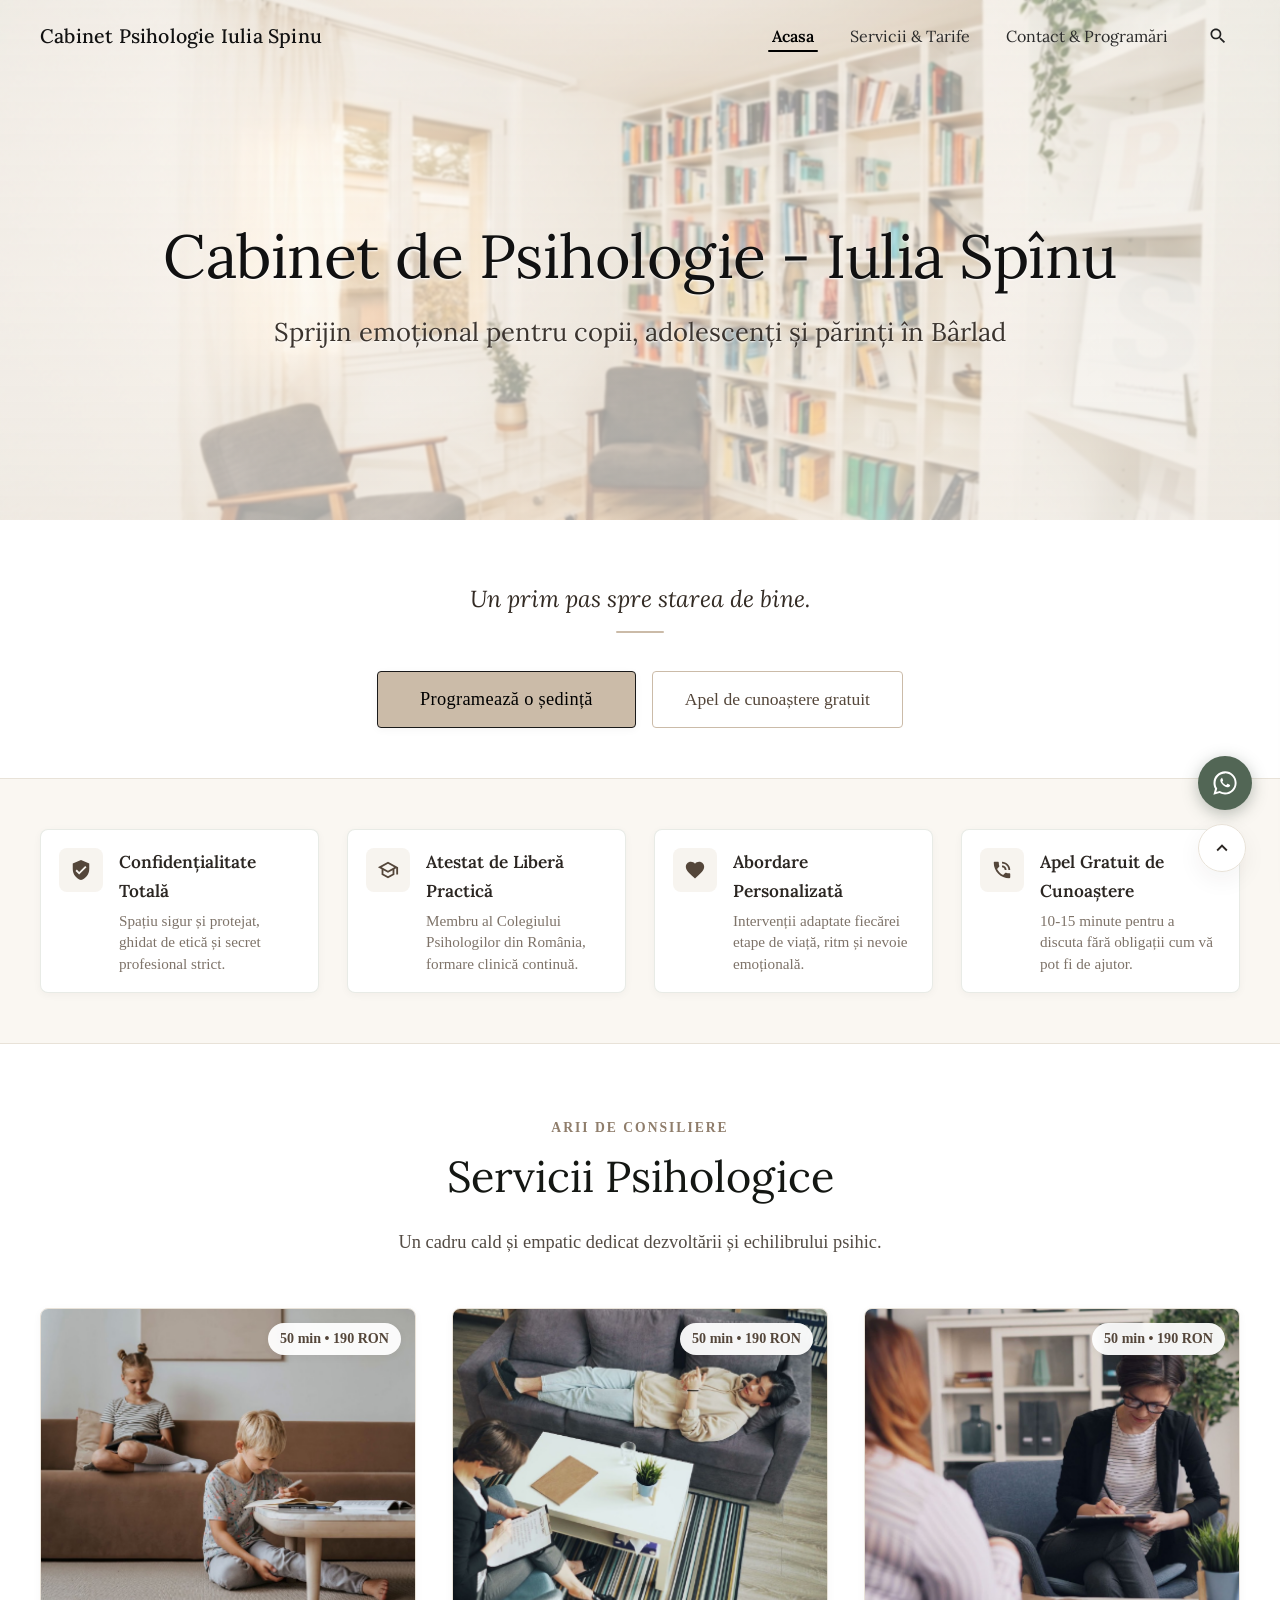
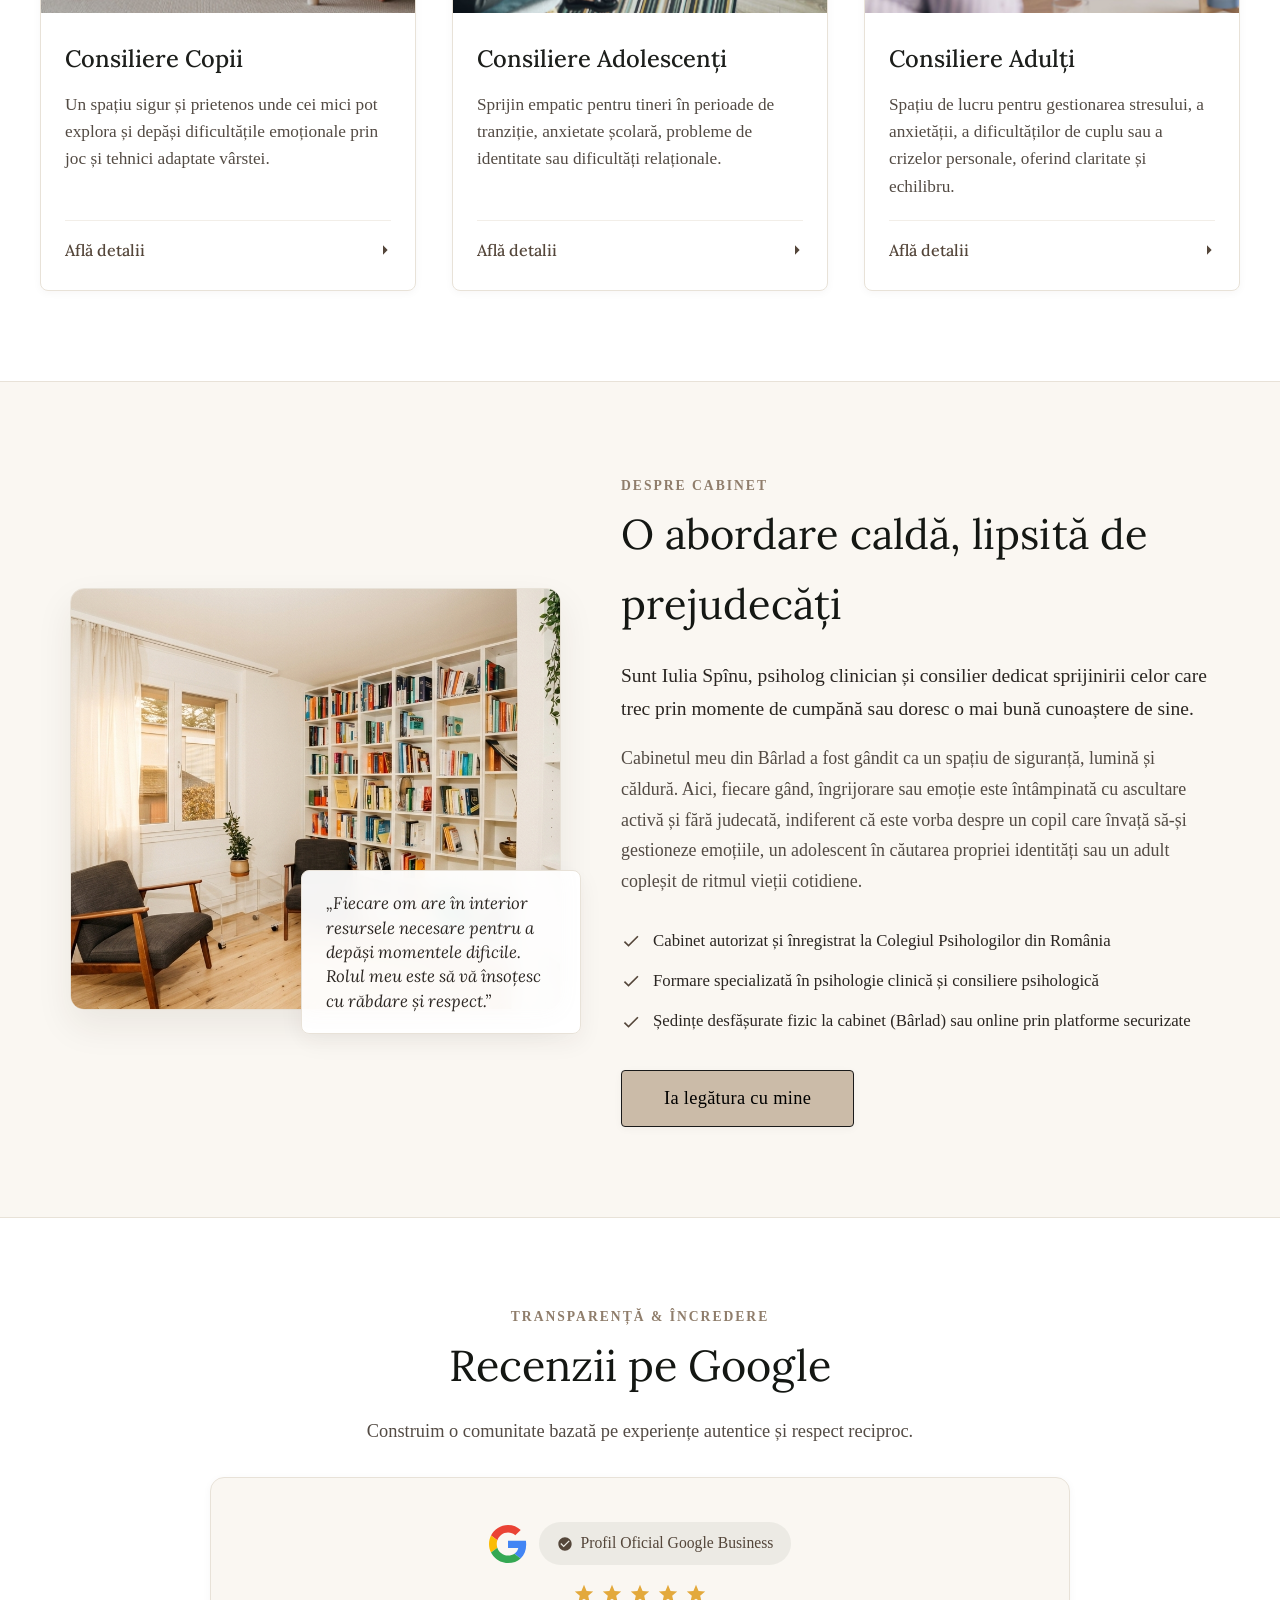
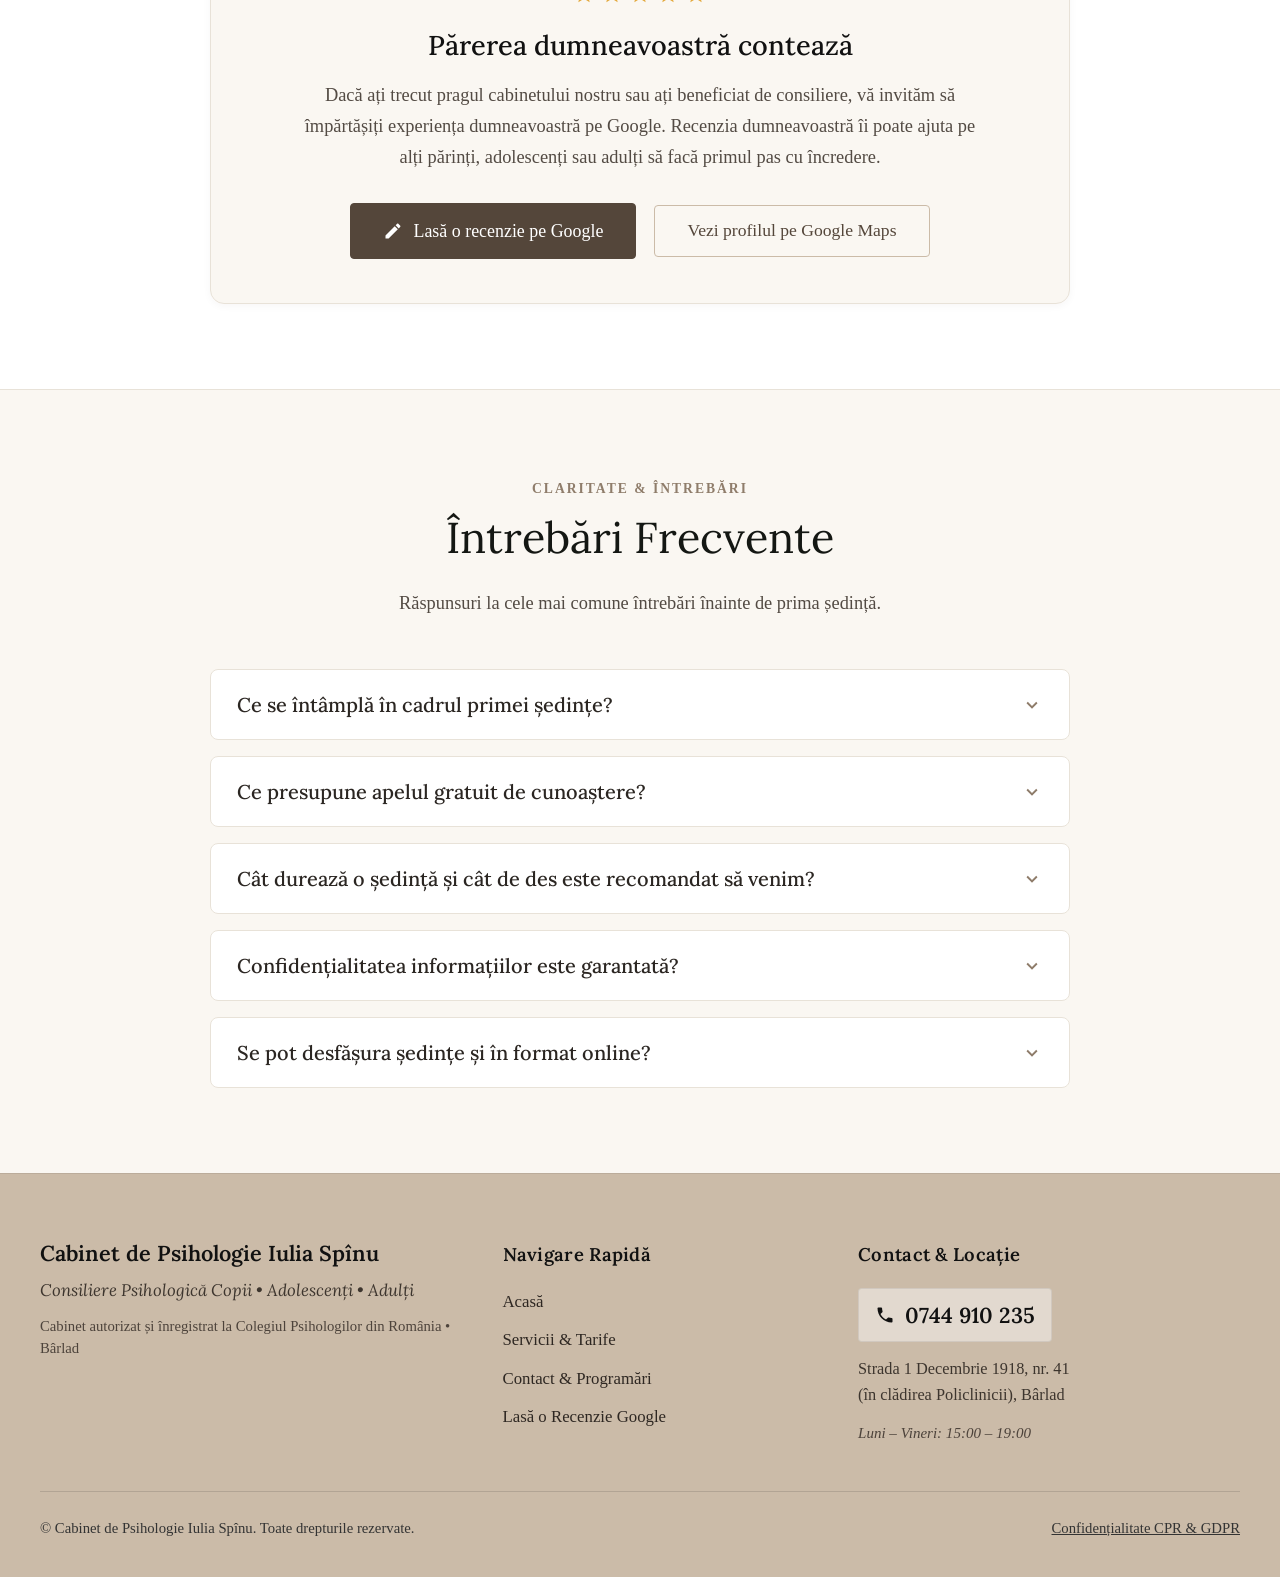
==== commit 965c04a1: "Update: paleta bej, eliminare badge titlu, decuplare ghiduri audio si program sambata inchis" ====
--- a/index.html
+++ b/index.html
@@ -1,447 +1,441 @@
-<!DOCTYPE html>
-<html lang="ro">
-<head>
-  <meta charset="UTF-8">
-  <meta name="viewport" content="width=device-width, initial-scale=1.0, viewport-fit=cover">
-  <meta http-equiv="X-Content-Type-Options" content="nosniff">
-  <meta name="referrer" content="strict-origin-when-cross-origin">
-  <meta name="theme-color" content="#9ca196">
-  <title>Cabinet Psihologie Iulia Spinu | Bârlad</title>
-  <meta name="description" content="Cabinet de Psihologie Iulia Spînu în Bârlad. Sprijin emoțional, consiliere copii, adolescenți și adulți. Un prim pas spre starea de bine.">
-  <meta property="og:title" content="Cabinet Psihologie Iulia Spinu">
-  <meta property="og:description" content="Un prim pas spre starea de bine. Sprijin emoțional pentru copii, adolescenți și părinți în Bârlad.">
-  <meta property="og:type" content="website">
-  <link rel="stylesheet" href="css/styles.css">
-  <link rel="icon" type="image/x-icon" href="images/simple-header-blended.png">
-</head>
-<body>
-
-  <!-- Navigation Bar -->
-  <header class="site-header" role="banner">
-    <div class="nav-container">
-      <div class="brand-wrapper">
-        <a href="index.html" class="brand-title">Cabinet Psihologie Iulia Spinu</a>
-      </div>
-      
-      <div class="nav-actions">
-        <nav aria-label="Navigare principală">
-          <ul class="nav-links">
-            <li><a href="index.html" class="nav-link active" aria-current="page">Acasa</a></li>
-            <li><a href="servicii.html" class="nav-link">Servicii & Tarife</a></li>
-            <li><a href="audio.html" class="nav-link">Ghiduri Audio</a></li>
-            <li><a href="contact.html" class="nav-link">Contact & Programări</a></li>
-          </ul>
-        </nav>
-
-        <button class="search-btn" aria-label="Caută pe site">
-          <svg viewBox="0 0 24 24" aria-hidden="true">
-            <path d="M15.5 14h-.79l-.28-.27C15.41 12.59 16 11.11 16 9.5 16 5.91 13.09 3 9.5 3S3 5.91 3 9.5 5.91 16 9.5 16c1.61 0 3.09-.59 4.23-1.57l.27.28v.79l5 4.99L20.49 19l-4.99-5zm-6 0C7.01 14 5 11.99 5 9.5S7.01 5 9.5 5 14 7.01 14 9.5 11.99 14 9.5 14z"/>
-          </svg>
-        </button>
-
-        <button class="mobile-menu-toggle" aria-label="Deschide meniul de navigare" aria-expanded="false">
-          <svg viewBox="0 0 24 24" aria-hidden="true">
-            <path d="M3 18h18v-2H3v2zm0-5h18v-2H3v2zm0-7v2h18V6H3z"/>
-          </svg>
-        </button>
-      </div>
-    </div>
-  </header>
-
-  <!-- Mobile Drawer -->
-  <div class="mobile-drawer-overlay" aria-hidden="true"></div>
-  <aside class="mobile-nav-drawer" aria-label="Meniu mobil">
-    <button class="drawer-close-btn" aria-label="Închide meniul">&times;</button>
-    <ul class="nav-links">
-      <li><a href="index.html" class="nav-link active" aria-current="page">Acasa</a></li>
-      <li><a href="servicii.html" class="nav-link">Servicii & Tarife</a></li>
-      <li><a href="audio.html" class="nav-link">Ghiduri Audio</a></li>
-      <li><a href="contact.html" class="nav-link">Contact & Programări</a></li>
-    </ul>
-  </aside>
-
-  <!-- Search Modal -->
-  <div class="search-modal" role="dialog" aria-modal="true" aria-labelledby="search-modal-title">
-    <div class="search-dialog">
-      <button class="search-close-btn" aria-label="Închide căutarea">&times;</button>
-      <h3 id="search-modal-title">Căutare pe site</h3>
-      <div class="search-input-wrapper">
-        <input type="text" id="site-search-input" placeholder="Introduceți un cuvânt cheie (ex: copii, preț, program)..." autocomplete="off">
-      </div>
-      <ul class="search-results" aria-live="polite"></ul>
-    </div>
-  </div>
-
-  <main>
-    <!-- Hero Banner -->
-    <section class="hero-banner">
-      <div class="hero-overlay"></div>
-      <div class="hero-content reveal">
-        <div class="hero-badge-pill">
-          <span class="pill-dot"></span> Cabinet în Bârlad • Consultații la Cabinet & Online
-        </div>
-        <h1 class="hero-title">Cabinet de Psihologie - Iulia Spînu</h1>
-        <h2 class="hero-subtitle">Sprijin emoțional pentru copii, adolescenți și părinți în Bârlad</h2>
-      </div>
-    </section>
-
-    <!-- Intro & CTA Section -->
-    <section class="intro-cta-section">
-      <div class="reveal">
-        <p class="intro-tagline">Un prim pas spre starea de bine.</p>
-        <div style="display:flex; justify-content:center; gap:16px; flex-wrap:wrap; margin-top:10px;">
-          <a href="contact.html" class="btn-primary">
-            Programează o ședință
-          </a>
-          <a href="tel:0744910235" class="btn-secondary">
-            Apel de cunoaștere gratuit
-          </a>
-        </div>
-      </div>
-    </section>
-
-    <!-- Piloni de Încredere -->
-    <section class="trust-pillars-section">
-      <div class="pillars-grid">
-        <div class="pillar-item reveal stagger-1">
-          <div class="pillar-icon-box">
-            <svg viewBox="0 0 24 24"><path d="M12 1L3 5v6c0 5.55 3.84 10.74 9 12 5.16-1.26 9-6.45 9-12V5l-9-4zm-2 16l-4-4 1.41-1.41L10 14.17l6.59-6.59L18 9l-8 8z"/></svg>
-          </div>
-          <div class="pillar-text">
-            <h3>Confidențialitate Totală</h3>
-            <p>Spațiu sigur și protejat, ghidat de etică și secret profesional strict.</p>
-          </div>
-        </div>
-
-        <div class="pillar-item reveal stagger-2">
-          <div class="pillar-icon-box">
-            <svg viewBox="0 0 24 24"><path d="M12 3L1 9l4 2.18v6L12 21l7-3.82v-6l2-1.09V17h2V9L12 3zm6.82 6L12 12.72 5.18 9 12 5.28 18.82 9zM17 15.99l-5 2.73-5-2.73v-3.72L12 15l5-2.73v3.72z"/></svg>
-          </div>
-          <div class="pillar-text">
-            <h3>Atestat de Liberă Practică</h3>
-            <p>Membru al Colegiului Psihologilor din România, formare clinică continuă.</p>
-          </div>
-        </div>
-
-        <div class="pillar-item reveal stagger-3">
-          <div class="pillar-icon-box">
-            <svg viewBox="0 0 24 24"><path d="M12 21.35l-1.45-1.32C5.4 15.36 2 12.28 2 8.5 2 5.42 4.42 3 7.5 3c1.74 0 3.41.81 4.5 2.09C13.09 3.81 14.76 3 16.5 3 19.58 3 22 5.42 22 8.5c0 3.78-3.4 6.86-8.55 11.54L12 21.35z"/></svg>
-          </div>
-          <div class="pillar-text">
-            <h3>Abordare Personalizată</h3>
-            <p>Intervenții adaptate fiecărei etape de viață, ritm și nevoie emoțională.</p>
-          </div>
-        </div>
-
-        <div class="pillar-item reveal stagger-4">
-          <div class="pillar-icon-box">
-            <svg viewBox="0 0 24 24"><path d="M20 15.5c-1.25 0-2.45-.2-3.57-.57-.35-.11-.74-.03-1.02.24l-2.2 2.2c-2.83-1.44-5.15-3.75-6.59-6.58l2.2-2.21c.28-.27.36-.66.25-1.01C8.7 6.45 8.5 5.25 8.5 4c0-.55-.45-1-1-1H4c-.55 0-1 .45-1 1 0 9.39 7.61 17 17 17 .55 0 1-.45 1-1v-3.5c0-.55-.45-1-1-1zM19 12h2c0-4.97-4.03-9-9-9v2c3.87 0 7 3.13 7 7zm-4 0h2c0-2.76-2.24-5-5-5v2c1.66 0 3 1.34 3 3z"/></svg>
-          </div>
-          <div class="pillar-text">
-            <h3>Apel Gratuit de Cunoaștere</h3>
-            <p>10-15 minute pentru a discuta fără obligații cum vă pot fi de ajutor.</p>
-          </div>
-        </div>
-      </div>
-    </section>
-
-    <!-- Services Overview Cards -->
-    <section class="services-overview">
-      <div class="section-intro-header reveal">
-        <span class="section-label">Arii de Consiliere</span>
-        <h2 class="section-heading-main">Servicii Psihologice</h2>
-        <p class="section-subtext">Un cadru cald și empatic dedicat dezvoltării și echilibrului psihic.</p>
-      </div>
-
-      <div class="cards-container">
-        <!-- Card 1 -->
-        <a href="servicii.html#copii" class="service-card reveal stagger-1">
-          <div class="card-img-wrapper">
-            <span class="card-badge">50 min • 190 RON</span>
-            <img src="images/consiliere-copii.png" alt="Consiliere Psihologică Copii - Cabinet Iulia Spînu" width="365" height="323" loading="lazy">
-          </div>
-          <div class="card-body">
-            <h3 class="card-title">Consiliere Copii</h3>
-            <p class="card-description">
-              Un spațiu sigur și prietenos unde cei mici pot explora și depăși dificultățile emoționale prin joc și tehnici adaptate vârstei.
-            </p>
-            <div class="card-footer-action">
-              <span>Află detalii</span>
-              <svg viewBox="0 0 24 24"><path d="M5 12h14M12 5l7 7-7 7"/></svg>
-            </div>
-          </div>
-        </a>
-
-        <!-- Card 2 -->
-        <a href="servicii.html#adolescenti" class="service-card reveal stagger-2">
-          <div class="card-img-wrapper">
-            <span class="card-badge">50 min • 190 RON</span>
-            <img src="images/consiliere-adolescenti.png" alt="Consiliere Psihologică Adolescenți - Cabinet Iulia Spînu" width="366" height="322" loading="lazy">
-          </div>
-          <div class="card-body">
-            <h3 class="card-title">Consiliere Adolescenți</h3>
-            <p class="card-description">
-              Sprijin empatic pentru tineri în perioade de tranziție, anxietate școlară, probleme de identitate sau dificultăți relaționale.
-            </p>
-            <div class="card-footer-action">
-              <span>Află detalii</span>
-              <svg viewBox="0 0 24 24"><path d="M5 12h14M12 5l7 7-7 7"/></svg>
-            </div>
-          </div>
-        </a>
-
-        <!-- Card 3 -->
-        <a href="servicii.html#adulti" class="service-card reveal stagger-3">
-          <div class="card-img-wrapper">
-            <span class="card-badge">50 min • 190 RON</span>
-            <img src="images/consiliere-adulti.png" alt="Consiliere Psihologică Adulți - Cabinet Iulia Spînu" width="365" height="321" loading="lazy">
-          </div>
-          <div class="card-body">
-            <h3 class="card-title">Consiliere Adulți</h3>
-            <p class="card-description">
-              Spațiu de lucru pentru gestionarea stresului, a anxietății, a dificultăților de cuplu sau a crizelor personale, oferind claritate și echilibru.
-            </p>
-            <div class="card-footer-action">
-              <span>Află detalii</span>
-              <svg viewBox="0 0 24 24"><path d="M5 12h14M12 5l7 7-7 7"/></svg>
-            </div>
-          </div>
-        </a>
-      </div>
-    </section>
-
-    <!-- Despre Terapeut Section -->
-    <section class="about-therapist-section" id="despre">
-      <div class="about-container">
-        <div class="about-visual reveal">
-          <div class="about-image-card">
-            <img src="images/hero-bg.jpg" alt="Cabinet Psihologie Iulia Spînu Bârlad" style="height:420px; width:100%; object-fit:cover;">
-          </div>
-          <div class="about-quote-card">
-            <p>„Fiecare om are în interior resursele necesare pentru a depăși momentele dificile. Rolul meu este să vă însoțesc cu răbdare și respect.”</p>
-          </div>
-        </div>
-
-        <div class="about-content reveal stagger-2">
-          <span class="section-label">Despre Cabinet</span>
-          <h2>O abordare caldă, lipsită de prejudecăți</h2>
-          <p class="about-lead">
-            Sunt Iulia Spînu, psiholog clinician și consilier dedicat sprijinirii celor care trec prin momente de cumpănă sau doresc o mai bună cunoaștere de sine.
-          </p>
-          <p class="about-text">
-            Cabinetul meu din Bârlad a fost gândit ca un spațiu de siguranță, lumină și căldură. Aici, fiecare gând, îngrijorare sau emoție este întâmpinată cu ascultare activă și fără judecată, indiferent că este vorba despre un copil care învață să-și gestioneze emoțiile, un adolescent în căutarea propriei identități sau un adult copleșit de ritmul vieții cotidiene.
-          </p>
-          
-          <div class="about-credentials">
-            <div class="credential-item">
-              <svg viewBox="0 0 24 24"><path d="M9 16.17L4.83 12l-1.42 1.41L9 19 21 7l-1.41-1.41z"/></svg>
-              <span>Cabinet autorizat și înregistrat la Colegiul Psihologilor din România</span>
-            </div>
-            <div class="credential-item">
-              <svg viewBox="0 0 24 24"><path d="M9 16.17L4.83 12l-1.42 1.41L9 19 21 7l-1.41-1.41z"/></svg>
-              <span>Formare specializată în psihologie clinică și consiliere psihologică</span>
-            </div>
-            <div class="credential-item">
-              <svg viewBox="0 0 24 24"><path d="M9 16.17L4.83 12l-1.42 1.41L9 19 21 7l-1.41-1.41z"/></svg>
-              <span>Ședințe desfășurate fizic la cabinet (Bârlad) sau online prin platforme securizate</span>
-            </div>
-          </div>
-
-          <a href="contact.html" class="btn-primary">Ia legătura cu mine</a>
-        </div>
-      </div>
-    </section>
-
-    <!-- Secțiune Oficială Google Business & Recenzii Autentice -->
-    <section class="google-reviews-section">
-      <div class="google-reviews-container reveal">
-        <div class="section-intro-header" style="margin-bottom:30px;">
-          <span class="section-label">Transparență & Încredere</span>
-          <h2 class="section-heading-main">Recenzii pe Google</h2>
-          <p class="section-subtext">Construim o comunitate bazată pe experiențe autentice și respect reciproc.</p>
-        </div>
-
-        <div class="google-card-wrapper">
-          <div class="google-logo-badge">
-            <svg viewBox="0 0 48 48">
-              <path fill="#EA4335" d="M24 9.5c3.54 0 6.71 1.22 9.21 3.6l6.85-6.85C35.9 2.38 30.47 0 24 0 14.62 0 6.51 5.38 2.56 13.22l7.98 6.19C12.43 13.72 17.74 9.5 24 9.5z"/>
-              <path fill="#4285F4" d="M46.98 24.55c0-1.57-.15-3.09-.38-4.55H24v9.02h12.94c-.58 2.96-2.26 5.48-4.78 7.18l7.73 6c4.51-4.18 7.09-10.36 7.09-17.65z"/>
-              <path fill="#FBBC05" d="M10.53 28.59c-.48-1.45-.76-2.99-.76-4.59s.27-3.14.76-4.59l-7.98-6.19C.92 16.46 0 20.12 0 24c0 3.88.92 7.54 2.56 10.78l7.97-6.19z"/>
-              <path fill="#34A853" d="M24 48c6.48 0 11.93-2.13 15.89-5.81l-7.73-6c-2.15 1.45-4.92 2.3-8.16 2.3-6.26 0-11.57-4.22-13.47-9.91l-7.98 6.19C6.51 42.62 14.62 48 24 48z"/>
-            </svg>
-            <span class="badge-google-verified">
-              <svg viewBox="0 0 24 24"><path d="M12 2C6.48 2 2 6.48 2 12s4.48 10 10 10 10-4.48 10-10S17.52 2 12 2zm-2 15l-5-5 1.41-1.41L10 14.17l7.59-7.59L19 8l-9 9z"/></svg>
-              Profil Oficial Google Business
-            </span>
-          </div>
-
-          <div class="google-stars-display" aria-label="Evaluare Google">
-            <svg viewBox="0 0 24 24"><path d="M12 17.27L18.18 21l-1.64-7.03L22 9.24l-7.19-.61L12 2 9.19 8.63 2 9.24l5.46 4.73L5.82 21z"/></svg>
-            <svg viewBox="0 0 24 24"><path d="M12 17.27L18.18 21l-1.64-7.03L22 9.24l-7.19-.61L12 2 9.19 8.63 2 9.24l5.46 4.73L5.82 21z"/></svg>
-            <svg viewBox="0 0 24 24"><path d="M12 17.27L18.18 21l-1.64-7.03L22 9.24l-7.19-.61L12 2 9.19 8.63 2 9.24l5.46 4.73L5.82 21z"/></svg>
-            <svg viewBox="0 0 24 24"><path d="M12 17.27L18.18 21l-1.64-7.03L22 9.24l-7.19-.61L12 2 9.19 8.63 2 9.24l5.46 4.73L5.82 21z"/></svg>
-            <svg viewBox="0 0 24 24"><path d="M12 17.27L18.18 21l-1.64-7.03L22 9.24l-7.19-.61L12 2 9.19 8.63 2 9.24l5.46 4.73L5.82 21z"/></svg>
-          </div>
-
-          <h3 class="google-profile-title">Părerea dumneavoastră contează</h3>
-          <p class="google-profile-description">
-            Dacă ați trecut pragul cabinetului nostru sau ați beneficiat de consiliere, vă invităm să împărtășiți experiența dumneavoastră pe Google. Recenzia dumneavoastră îi poate ajuta pe alți părinți, adolescenți sau adulți să facă primul pas cu încredere.
-          </p>
-
-          <div class="google-actions-row">
-            <a href="https://g.page/r/CTEVs4ZDKVDIEBM/review" target="_blank" rel="noopener noreferrer" class="btn-google-review">
-              <svg viewBox="0 0 24 24"><path d="M3 17.25V21h3.75L17.81 9.94l-3.75-3.75L3 17.25zM20.71 7.04c.39-.39.39-1.02 0-1.41l-2.34-2.34c-.39-.39-1.02-.39-1.41 0l-1.83 1.83 3.75 3.75 1.83-1.83z"/></svg>
-              Lasă o recenzie pe Google
-            </a>
-            <a href="https://share.google/9X2bNmHL69RgVJWZQ" target="_blank" rel="noopener noreferrer" class="btn-secondary">
-              Vezi profilul pe Google Maps
-            </a>
-          </div>
-        </div>
-      </div>
-    </section>
-
-    <!-- Întrebări Frecvente (FAQ) -->
-    <section class="faq-section">
-      <div class="faq-container">
-        <div class="section-intro-header reveal">
-          <span class="section-label">Claritate & Întrebări</span>
-          <h2 class="section-heading-main">Întrebări Frecvente</h2>
-          <p class="section-subtext">Răspunsuri la cele mai comune întrebări înainte de prima ședință.</p>
-        </div>
-
-        <div class="faq-accordion reveal stagger-1">
-          <!-- Item 1 -->
-          <div class="faq-item">
-            <button class="faq-trigger" aria-expanded="false">
-              <span>Ce se întâmplă în cadrul primei ședințe?</span>
-              <svg class="faq-icon" viewBox="0 0 24 24"><path d="M16.59 8.59L12 13.17 7.41 8.59 6 10l6 6 6-6z"/></svg>
-            </button>
-            <div class="faq-content">
-              <div class="faq-body">
-                Prima ședință este una de cunoaștere reciprocă și evaluare inițială. Vom discuta despre motivele pentru care ați venit, provocările cu care vă confruntați și ce obiective vă doriți să atingeți. Nu există presiune de a povesti lucruri pentru care nu vă simțiți încă pregătit(ă).
-              </div>
-            </div>
-          </div>
-
-          <!-- Item 2 -->
-          <div class="faq-item">
-            <button class="faq-trigger" aria-expanded="false">
-              <span>Ce presupune apelul gratuit de cunoaștere?</span>
-              <svg class="faq-icon" viewBox="0 0 24 24"><path d="M16.59 8.59L12 13.17 7.41 8.59 6 10l6 6 6-6z"/></svg>
-            </button>
-            <div class="faq-content">
-              <div class="faq-body">
-                Este o discuție telefonică scurtă (10-15 minute), fără niciun cost sau obligație, în care îmi puteți expune pe scurt situația dumneavoastră și puteți afla dacă tipul meu de intervenție este potrivit pentru ceea ce căutați.
-              </div>
-            </div>
-          </div>
-
-          <!-- Item 3 -->
-          <div class="faq-item">
-            <button class="faq-trigger" aria-expanded="false">
-              <span>Cât durează o ședință și cât de des este recomandat să venim?</span>
-              <svg class="faq-icon" viewBox="0 0 24 24"><path d="M16.59 8.59L12 13.17 7.41 8.59 6 10l6 6 6-6z"/></svg>
-            </button>
-            <div class="faq-content">
-              <div class="faq-body">
-                Fiecare ședință are o durată standard de 50 de minute. Frecvența recomandată în faza inițială este de obicei de o ședință pe săptămână, urmând ca pe parcurs să fie stabilită de comun acord în funcție de evoluție.
-              </div>
-            </div>
-          </div>
-
-          <!-- Item 4 -->
-          <div class="faq-item">
-            <button class="faq-trigger" aria-expanded="false">
-              <span>Confidențialitatea informațiilor este garantată?</span>
-              <svg class="faq-icon" viewBox="0 0 24 24"><path d="M16.59 8.59L12 13.17 7.41 8.59 6 10l6 6 6-6z"/></svg>
-            </button>
-            <div class="faq-content">
-              <div class="faq-body">
-                Categoric da. Toate informațiile împărtășite în cabinet sunt strict confidențiale, fiind protejate de Codul Deontologic al Psihologilor din România și de legislația în vigoare.
-              </div>
-            </div>
-          </div>
-
-          <!-- Item 5 -->
-          <div class="faq-item">
-            <button class="faq-trigger" aria-expanded="false">
-              <span>Se pot desfășura ședințe și în format online?</span>
-              <svg class="faq-icon" viewBox="0 0 24 24"><path d="M16.59 8.59L12 13.17 7.41 8.59 6 10l6 6 6-6z"/></svg>
-            </button>
-            <div class="faq-content">
-              <div class="faq-body">
-                Da, pentru adolescenți și adulți oferim posibilitatea ședințelor online prin platforme securizate (Google Meet / Zoom), oferind aceeași eficiență și atenție terapeutică.
-              </div>
-            </div>
-          </div>
-        </div>
-      </div>
-    </section>
-  </main>
-
-  <!-- Butoane Plutitoare (WhatsApp Calmat & Back to Top) -->
-  <div class="floating-actions-container" aria-label="Acțiuni rapide">
-    <a href="https://wa.me/40744910235?text=Bun%C4%83%20ziua!%20A%C8%99%20dori%20informa%C8%9Bii%20despre%20o%20programare." target="_blank" rel="noopener noreferrer" class="btn-float-whatsapp" aria-label="Trimite mesaj pe WhatsApp la 0744 910 235">
-      <svg viewBox="0 0 24 24">
-        <path d="M12.04 2c-5.46 0-9.91 4.45-9.91 9.91 0 1.75.46 3.45 1.32 4.95L2.05 22l5.25-1.38c1.45.79 3.08 1.21 4.74 1.21 5.46 0 9.91-4.45 9.91-9.91 0-2.65-1.03-5.14-2.9-7.01A9.816 9.816 0 0 0 12.04 2m.01 1.67c2.2 0 4.26.86 5.82 2.41 1.56 1.56 2.41 3.63 2.41 5.83s-.85 4.27-2.41 5.83c-1.56 1.55-3.62 2.41-5.82 2.41-1.46 0-2.89-.38-4.14-1.11l-.3-.18-3.12.82.83-3.04-.2-.31c-.8-1.28-1.23-2.77-1.23-4.32 0-2.2 0.86-4.27 2.41-5.83 1.56-1.55 3.63-2.41 5.75-2.41m-2.82 4.14c-.16 0-.35.06-.53.27-.19.2-.72.7-.72 1.71 0 1.01.74 1.99.84 2.13.1.13 1.43 2.29 3.53 3.12 1.74.69 2.09.55 2.47.51.38-.03 1.22-.5 1.4-.98.17-.48.17-.89.12-.98-.05-.09-.2-.14-.42-.25-.22-.11-1.3-.64-1.5-.72-.2-.07-.35-.11-.5.11-.15.22-.58.72-.71.87-.13.15-.26.17-.48.06-.22-.11-.93-.34-1.77-1.09-.65-.58-1.09-1.3-1.22-1.52-.13-.22-.01-.34.1-.45.1-.1.22-.26.33-.39.11-.13.15-.22.22-.37.07-.15.04-.28-.02-.39-.06-.11-.5-1.21-.69-1.65-.18-.44-.37-.38-.5-.38z"/>
-      </svg>
-    </a>
-
-    <button class="btn-back-to-top" aria-label="Înapoi sus">
-      <svg viewBox="0 0 24 24"><path d="M7.41 15.41L12 10.83l4.59 4.58L18 14l-6-6-6 6z"/></svg>
-    </button>
-  </div>
-
-  <!-- Footer -->
-  <footer class="site-footer" role="contentinfo">
-    <div class="footer-container">
-      <div class="footer-grid">
-
-        <!-- Coloana 1: Identitate Cabinet -->
-        <div class="footer-col footer-col-brand">
-          <h3 class="footer-brand-title">Cabinet de Psihologie Iulia Spînu</h3>
-          <p class="footer-brand-sub">Consiliere Psihologică Copii • Adolescenți • Adulți</p>
-          <p class="footer-credential">Cabinet autorizat și înregistrat la Colegiul Psihologilor din România • Bârlad</p>
-        </div>
-
-        <!-- Coloana 2: Navigare Rapidă -->
-        <div class="footer-col footer-col-links">
-          <h4 class="footer-col-heading">Navigare Rapidă</h4>
-          <ul class="footer-nav-list">
-            <li><a href="index.html" class="footer-nav-link">Acasă</a></li>
-            <li><a href="servicii.html" class="footer-nav-link">Servicii & Tarife</a></li>
-            <li><a href="audio.html" class="footer-nav-link">Ghiduri Audio</a></li>
-            <li><a href="contact.html" class="footer-nav-link">Contact & Programări</a></li>
-            <li><a href="https://g.page/r/CTEVs4ZDKVDIEBM/review" target="_blank" rel="noopener noreferrer" class="footer-nav-link">Lasă o Recenzie Google</a></li>
-          </ul>
-        </div>
-
-        <!-- Coloana 3: Contact & Locație Aliniat Corect -->
-        <div class="footer-col footer-col-contact">
-          <h4 class="footer-col-heading">Contact & Locație</h4>
-          <div class="footer-contact-details">
-            <a href="tel:0744910235" class="footer-phone-highlight" aria-label="Apelează numărul 0744 910 235">
-              <svg viewBox="0 0 24 24"><path d="M6.62 10.79c1.44 2.83 3.76 5.14 6.59 6.59l2.2-2.2c.27-.27.67-.36 1.02-.24 1.12.37 2.33.57 3.57.57.55 0 1 .45 1 1V20c0 .55-.45 1-1 1-9.39 0-17-7.61-17-17 0-.55.45-1 1-1h3.5c.55 0 1 .45 1 1 0 1.25.2 2.45.57 3.57.11.35.03.74-.25 1.02l-2.2 2.2z"/></svg>
-              <span>0744 910 235</span>
-            </a>
-            <p class="footer-address">
-              Strada 1 Decembrie 1918, nr. 41<br>
-              (în clădirea Policlinicii), Bârlad
-            </p>
-            <p class="footer-hours">Luni – Vineri: 15:00 – 19:00</p>
-          </div>
-        </div>
-
-      </div>
-
-      <div class="footer-bottom-bar">
-        <span>&copy; Cabinet de Psihologie Iulia Spînu. Toate drepturile rezervate.</span>
-        <span><a href="confidentialitate.html" style="color:inherit; text-decoration:underline;">Confidențialitate CPR & GDPR</a></span>
-      </div>
-    </div>
-  </footer>
-
-  <script src="js/main.js" defer></script>
-</body>
-</html>
+<!DOCTYPE html>
+<html lang="ro">
+<head>
+  <meta charset="UTF-8">
+  <meta name="viewport" content="width=device-width, initial-scale=1.0, viewport-fit=cover">
+  <meta http-equiv="X-Content-Type-Options" content="nosniff">
+  <meta name="referrer" content="strict-origin-when-cross-origin">
+  <meta name="theme-color" content="#9ca196">
+  <title>Cabinet Psihologie Iulia Spinu | Bârlad</title>
+  <meta name="description" content="Cabinet de Psihologie Iulia Spînu în Bârlad. Sprijin emoțional, consiliere copii, adolescenți și adulți. Un prim pas spre starea de bine.">
+  <meta property="og:title" content="Cabinet Psihologie Iulia Spinu">
+  <meta property="og:description" content="Un prim pas spre starea de bine. Sprijin emoțional pentru copii, adolescenți și părinți în Bârlad.">
+  <meta property="og:type" content="website">
+  <link rel="stylesheet" href="css/styles.css">
+  <link rel="icon" type="image/x-icon" href="images/simple-header-blended.png">
+</head>
+<body>
+
+  <!-- Navigation Bar -->
+  <header class="site-header" role="banner">
+    <div class="nav-container">
+      <div class="brand-wrapper">
+        <a href="index.html" class="brand-title">Cabinet Psihologie Iulia Spinu</a>
+      </div>
+      
+      <div class="nav-actions">
+        <nav aria-label="Navigare principală">
+          <ul class="nav-links">
+            <li><a href="index.html" class="nav-link active" aria-current="page">Acasa</a></li>
+            <li><a href="servicii.html" class="nav-link">Servicii & Tarife</a></li>
+            <li><a href="contact.html" class="nav-link">Contact & Programări</a></li>
+          </ul>
+        </nav>
+
+        <button class="search-btn" aria-label="Caută pe site">
+          <svg viewBox="0 0 24 24" aria-hidden="true">
+            <path d="M15.5 14h-.79l-.28-.27C15.41 12.59 16 11.11 16 9.5 16 5.91 13.09 3 9.5 3S3 5.91 3 9.5 5.91 16 9.5 16c1.61 0 3.09-.59 4.23-1.57l.27.28v.79l5 4.99L20.49 19l-4.99-5zm-6 0C7.01 14 5 11.99 5 9.5S7.01 5 9.5 5 14 7.01 14 9.5 11.99 14 9.5 14z"/>
+          </svg>
+        </button>
+
+        <button class="mobile-menu-toggle" aria-label="Deschide meniul de navigare" aria-expanded="false">
+          <svg viewBox="0 0 24 24" aria-hidden="true">
+            <path d="M3 18h18v-2H3v2zm0-5h18v-2H3v2zm0-7v2h18V6H3z"/>
+          </svg>
+        </button>
+      </div>
+    </div>
+  </header>
+
+  <!-- Mobile Drawer -->
+  <div class="mobile-drawer-overlay" aria-hidden="true"></div>
+  <aside class="mobile-nav-drawer" aria-label="Meniu mobil">
+    <button class="drawer-close-btn" aria-label="Închide meniul">&times;</button>
+    <ul class="nav-links">
+      <li><a href="index.html" class="nav-link active" aria-current="page">Acasa</a></li>
+      <li><a href="servicii.html" class="nav-link">Servicii & Tarife</a></li>
+      <li><a href="contact.html" class="nav-link">Contact & Programări</a></li>
+    </ul>
+  </aside>
+
+  <!-- Search Modal -->
+  <div class="search-modal" role="dialog" aria-modal="true" aria-labelledby="search-modal-title">
+    <div class="search-dialog">
+      <button class="search-close-btn" aria-label="Închide căutarea">&times;</button>
+      <h3 id="search-modal-title">Căutare pe site</h3>
+      <div class="search-input-wrapper">
+        <input type="text" id="site-search-input" placeholder="Introduceți un cuvânt cheie (ex: copii, preț, program)..." autocomplete="off">
+      </div>
+      <ul class="search-results" aria-live="polite"></ul>
+    </div>
+  </div>
+
+  <main>
+    <!-- Hero Banner -->
+    <section class="hero-banner">
+      <div class="hero-overlay"></div>
+      <div class="hero-content reveal">
+        <h1 class="hero-title">Cabinet de Psihologie - Iulia Spînu</h1>
+        <h2 class="hero-subtitle">Sprijin emoțional pentru copii, adolescenți și părinți în Bârlad</h2>
+      </div>
+    </section>
+
+    <!-- Intro & CTA Section -->
+    <section class="intro-cta-section">
+      <div class="reveal">
+        <p class="intro-tagline">Un prim pas spre starea de bine.</p>
+        <div style="display:flex; justify-content:center; gap:16px; flex-wrap:wrap; margin-top:10px;">
+          <a href="contact.html" class="btn-primary">
+            Programează o ședință
+          </a>
+          <a href="tel:0744910235" class="btn-secondary">
+            Apel de cunoaștere gratuit
+          </a>
+        </div>
+      </div>
+    </section>
+
+    <!-- Piloni de Încredere -->
+    <section class="trust-pillars-section">
+      <div class="pillars-grid">
+        <div class="pillar-item reveal stagger-1">
+          <div class="pillar-icon-box">
+            <svg viewBox="0 0 24 24"><path d="M12 1L3 5v6c0 5.55 3.84 10.74 9 12 5.16-1.26 9-6.45 9-12V5l-9-4zm-2 16l-4-4 1.41-1.41L10 14.17l6.59-6.59L18 9l-8 8z"/></svg>
+          </div>
+          <div class="pillar-text">
+            <h3>Confidențialitate Totală</h3>
+            <p>Spațiu sigur și protejat, ghidat de etică și secret profesional strict.</p>
+          </div>
+        </div>
+
+        <div class="pillar-item reveal stagger-2">
+          <div class="pillar-icon-box">
+            <svg viewBox="0 0 24 24"><path d="M12 3L1 9l4 2.18v6L12 21l7-3.82v-6l2-1.09V17h2V9L12 3zm6.82 6L12 12.72 5.18 9 12 5.28 18.82 9zM17 15.99l-5 2.73-5-2.73v-3.72L12 15l5-2.73v3.72z"/></svg>
+          </div>
+          <div class="pillar-text">
+            <h3>Atestat de Liberă Practică</h3>
+            <p>Membru al Colegiului Psihologilor din România, formare clinică continuă.</p>
+          </div>
+        </div>
+
+        <div class="pillar-item reveal stagger-3">
+          <div class="pillar-icon-box">
+            <svg viewBox="0 0 24 24"><path d="M12 21.35l-1.45-1.32C5.4 15.36 2 12.28 2 8.5 2 5.42 4.42 3 7.5 3c1.74 0 3.41.81 4.5 2.09C13.09 3.81 14.76 3 16.5 3 19.58 3 22 5.42 22 8.5c0 3.78-3.4 6.86-8.55 11.54L12 21.35z"/></svg>
+          </div>
+          <div class="pillar-text">
+            <h3>Abordare Personalizată</h3>
+            <p>Intervenții adaptate fiecărei etape de viață, ritm și nevoie emoțională.</p>
+          </div>
+        </div>
+
+        <div class="pillar-item reveal stagger-4">
+          <div class="pillar-icon-box">
+            <svg viewBox="0 0 24 24"><path d="M20 15.5c-1.25 0-2.45-.2-3.57-.57-.35-.11-.74-.03-1.02.24l-2.2 2.2c-2.83-1.44-5.15-3.75-6.59-6.58l2.2-2.21c.28-.27.36-.66.25-1.01C8.7 6.45 8.5 5.25 8.5 4c0-.55-.45-1-1-1H4c-.55 0-1 .45-1 1 0 9.39 7.61 17 17 17 .55 0 1-.45 1-1v-3.5c0-.55-.45-1-1-1zM19 12h2c0-4.97-4.03-9-9-9v2c3.87 0 7 3.13 7 7zm-4 0h2c0-2.76-2.24-5-5-5v2c1.66 0 3 1.34 3 3z"/></svg>
+          </div>
+          <div class="pillar-text">
+            <h3>Apel Gratuit de Cunoaștere</h3>
+            <p>10-15 minute pentru a discuta fără obligații cum vă pot fi de ajutor.</p>
+          </div>
+        </div>
+      </div>
+    </section>
+
+    <!-- Services Overview Cards -->
+    <section class="services-overview">
+      <div class="section-intro-header reveal">
+        <span class="section-label">Arii de Consiliere</span>
+        <h2 class="section-heading-main">Servicii Psihologice</h2>
+        <p class="section-subtext">Un cadru cald și empatic dedicat dezvoltării și echilibrului psihic.</p>
+      </div>
+
+      <div class="cards-container">
+        <!-- Card 1 -->
+        <a href="servicii.html#copii" class="service-card reveal stagger-1">
+          <div class="card-img-wrapper">
+            <span class="card-badge">50 min • 190 RON</span>
+            <img src="images/consiliere-copii.png" alt="Consiliere Psihologică Copii - Cabinet Iulia Spînu" width="365" height="323" loading="lazy">
+          </div>
+          <div class="card-body">
+            <h3 class="card-title">Consiliere Copii</h3>
+            <p class="card-description">
+              Un spațiu sigur și prietenos unde cei mici pot explora și depăși dificultățile emoționale prin joc și tehnici adaptate vârstei.
+            </p>
+            <div class="card-footer-action">
+              <span>Află detalii</span>
+              <svg viewBox="0 0 24 24"><path d="M5 12h14M12 5l7 7-7 7"/></svg>
+            </div>
+          </div>
+        </a>
+
+        <!-- Card 2 -->
+        <a href="servicii.html#adolescenti" class="service-card reveal stagger-2">
+          <div class="card-img-wrapper">
+            <span class="card-badge">50 min • 190 RON</span>
+            <img src="images/consiliere-adolescenti.png" alt="Consiliere Psihologică Adolescenți - Cabinet Iulia Spînu" width="366" height="322" loading="lazy">
+          </div>
+          <div class="card-body">
+            <h3 class="card-title">Consiliere Adolescenți</h3>
+            <p class="card-description">
+              Sprijin empatic pentru tineri în perioade de tranziție, anxietate școlară, probleme de identitate sau dificultăți relaționale.
+            </p>
+            <div class="card-footer-action">
+              <span>Află detalii</span>
+              <svg viewBox="0 0 24 24"><path d="M5 12h14M12 5l7 7-7 7"/></svg>
+            </div>
+          </div>
+        </a>
+
+        <!-- Card 3 -->
+        <a href="servicii.html#adulti" class="service-card reveal stagger-3">
+          <div class="card-img-wrapper">
+            <span class="card-badge">50 min • 190 RON</span>
+            <img src="images/consiliere-adulti.png" alt="Consiliere Psihologică Adulți - Cabinet Iulia Spînu" width="365" height="321" loading="lazy">
+          </div>
+          <div class="card-body">
+            <h3 class="card-title">Consiliere Adulți</h3>
+            <p class="card-description">
+              Spațiu de lucru pentru gestionarea stresului, a anxietății, a dificultăților de cuplu sau a crizelor personale, oferind claritate și echilibru.
+            </p>
+            <div class="card-footer-action">
+              <span>Află detalii</span>
+              <svg viewBox="0 0 24 24"><path d="M5 12h14M12 5l7 7-7 7"/></svg>
+            </div>
+          </div>
+        </a>
+      </div>
+    </section>
+
+    <!-- Despre Terapeut Section -->
+    <section class="about-therapist-section" id="despre">
+      <div class="about-container">
+        <div class="about-visual reveal">
+          <div class="about-image-card">
+            <img src="images/hero-bg.jpg" alt="Cabinet Psihologie Iulia Spînu Bârlad" style="height:420px; width:100%; object-fit:cover;">
+          </div>
+          <div class="about-quote-card">
+            <p>„Fiecare om are în interior resursele necesare pentru a depăși momentele dificile. Rolul meu este să vă însoțesc cu răbdare și respect.”</p>
+          </div>
+        </div>
+
+        <div class="about-content reveal stagger-2">
+          <span class="section-label">Despre Cabinet</span>
+          <h2>O abordare caldă, lipsită de prejudecăți</h2>
+          <p class="about-lead">
+            Sunt Iulia Spînu, psiholog clinician și consilier dedicat sprijinirii celor care trec prin momente de cumpănă sau doresc o mai bună cunoaștere de sine.
+          </p>
+          <p class="about-text">
+            Cabinetul meu din Bârlad a fost gândit ca un spațiu de siguranță, lumină și căldură. Aici, fiecare gând, îngrijorare sau emoție este întâmpinată cu ascultare activă și fără judecată, indiferent că este vorba despre un copil care învață să-și gestioneze emoțiile, un adolescent în căutarea propriei identități sau un adult copleșit de ritmul vieții cotidiene.
+          </p>
+          
+          <div class="about-credentials">
+            <div class="credential-item">
+              <svg viewBox="0 0 24 24"><path d="M9 16.17L4.83 12l-1.42 1.41L9 19 21 7l-1.41-1.41z"/></svg>
+              <span>Cabinet autorizat și înregistrat la Colegiul Psihologilor din România</span>
+            </div>
+            <div class="credential-item">
+              <svg viewBox="0 0 24 24"><path d="M9 16.17L4.83 12l-1.42 1.41L9 19 21 7l-1.41-1.41z"/></svg>
+              <span>Formare specializată în psihologie clinică și consiliere psihologică</span>
+            </div>
+            <div class="credential-item">
+              <svg viewBox="0 0 24 24"><path d="M9 16.17L4.83 12l-1.42 1.41L9 19 21 7l-1.41-1.41z"/></svg>
+              <span>Ședințe desfășurate fizic la cabinet (Bârlad) sau online prin platforme securizate</span>
+            </div>
+          </div>
+
+          <a href="contact.html" class="btn-primary">Ia legătura cu mine</a>
+        </div>
+      </div>
+    </section>
+
+    <!-- Secțiune Oficială Google Business & Recenzii Autentice -->
+    <section class="google-reviews-section">
+      <div class="google-reviews-container reveal">
+        <div class="section-intro-header" style="margin-bottom:30px;">
+          <span class="section-label">Transparență & Încredere</span>
+          <h2 class="section-heading-main">Recenzii pe Google</h2>
+          <p class="section-subtext">Construim o comunitate bazată pe experiențe autentice și respect reciproc.</p>
+        </div>
+
+        <div class="google-card-wrapper">
+          <div class="google-logo-badge">
+            <svg viewBox="0 0 48 48">
+              <path fill="#EA4335" d="M24 9.5c3.54 0 6.71 1.22 9.21 3.6l6.85-6.85C35.9 2.38 30.47 0 24 0 14.62 0 6.51 5.38 2.56 13.22l7.98 6.19C12.43 13.72 17.74 9.5 24 9.5z"/>
+              <path fill="#4285F4" d="M46.98 24.55c0-1.57-.15-3.09-.38-4.55H24v9.02h12.94c-.58 2.96-2.26 5.48-4.78 7.18l7.73 6c4.51-4.18 7.09-10.36 7.09-17.65z"/>
+              <path fill="#FBBC05" d="M10.53 28.59c-.48-1.45-.76-2.99-.76-4.59s.27-3.14.76-4.59l-7.98-6.19C.92 16.46 0 20.12 0 24c0 3.88.92 7.54 2.56 10.78l7.97-6.19z"/>
+              <path fill="#34A853" d="M24 48c6.48 0 11.93-2.13 15.89-5.81l-7.73-6c-2.15 1.45-4.92 2.3-8.16 2.3-6.26 0-11.57-4.22-13.47-9.91l-7.98 6.19C6.51 42.62 14.62 48 24 48z"/>
+            </svg>
+            <span class="badge-google-verified">
+              <svg viewBox="0 0 24 24"><path d="M12 2C6.48 2 2 6.48 2 12s4.48 10 10 10 10-4.48 10-10S17.52 2 12 2zm-2 15l-5-5 1.41-1.41L10 14.17l7.59-7.59L19 8l-9 9z"/></svg>
+              Profil Oficial Google Business
+            </span>
+          </div>
+
+          <div class="google-stars-display" aria-label="Evaluare Google">
+            <svg viewBox="0 0 24 24"><path d="M12 17.27L18.18 21l-1.64-7.03L22 9.24l-7.19-.61L12 2 9.19 8.63 2 9.24l5.46 4.73L5.82 21z"/></svg>
+            <svg viewBox="0 0 24 24"><path d="M12 17.27L18.18 21l-1.64-7.03L22 9.24l-7.19-.61L12 2 9.19 8.63 2 9.24l5.46 4.73L5.82 21z"/></svg>
+            <svg viewBox="0 0 24 24"><path d="M12 17.27L18.18 21l-1.64-7.03L22 9.24l-7.19-.61L12 2 9.19 8.63 2 9.24l5.46 4.73L5.82 21z"/></svg>
+            <svg viewBox="0 0 24 24"><path d="M12 17.27L18.18 21l-1.64-7.03L22 9.24l-7.19-.61L12 2 9.19 8.63 2 9.24l5.46 4.73L5.82 21z"/></svg>
+            <svg viewBox="0 0 24 24"><path d="M12 17.27L18.18 21l-1.64-7.03L22 9.24l-7.19-.61L12 2 9.19 8.63 2 9.24l5.46 4.73L5.82 21z"/></svg>
+          </div>
+
+          <h3 class="google-profile-title">Părerea dumneavoastră contează</h3>
+          <p class="google-profile-description">
+            Dacă ați trecut pragul cabinetului nostru sau ați beneficiat de consiliere, vă invităm să împărtășiți experiența dumneavoastră pe Google. Recenzia dumneavoastră îi poate ajuta pe alți părinți, adolescenți sau adulți să facă primul pas cu încredere.
+          </p>
+
+          <div class="google-actions-row">
+            <a href="https://g.page/r/CTEVs4ZDKVDIEBM/review" target="_blank" rel="noopener noreferrer" class="btn-google-review">
+              <svg viewBox="0 0 24 24"><path d="M3 17.25V21h3.75L17.81 9.94l-3.75-3.75L3 17.25zM20.71 7.04c.39-.39.39-1.02 0-1.41l-2.34-2.34c-.39-.39-1.02-.39-1.41 0l-1.83 1.83 3.75 3.75 1.83-1.83z"/></svg>
+              Lasă o recenzie pe Google
+            </a>
+            <a href="https://share.google/9X2bNmHL69RgVJWZQ" target="_blank" rel="noopener noreferrer" class="btn-secondary">
+              Vezi profilul pe Google Maps
+            </a>
+          </div>
+        </div>
+      </div>
+    </section>
+
+    <!-- Întrebări Frecvente (FAQ) -->
+    <section class="faq-section">
+      <div class="faq-container">
+        <div class="section-intro-header reveal">
+          <span class="section-label">Claritate & Întrebări</span>
+          <h2 class="section-heading-main">Întrebări Frecvente</h2>
+          <p class="section-subtext">Răspunsuri la cele mai comune întrebări înainte de prima ședință.</p>
+        </div>
+
+        <div class="faq-accordion reveal stagger-1">
+          <!-- Item 1 -->
+          <div class="faq-item">
+            <button class="faq-trigger" aria-expanded="false">
+              <span>Ce se întâmplă în cadrul primei ședințe?</span>
+              <svg class="faq-icon" viewBox="0 0 24 24"><path d="M16.59 8.59L12 13.17 7.41 8.59 6 10l6 6 6-6z"/></svg>
+            </button>
+            <div class="faq-content">
+              <div class="faq-body">
+                Prima ședință este una de cunoaștere reciprocă și evaluare inițială. Vom discuta despre motivele pentru care ați venit, provocările cu care vă confruntați și ce obiective vă doriți să atingeți. Nu există presiune de a povesti lucruri pentru care nu vă simțiți încă pregătit(ă).
+              </div>
+            </div>
+          </div>
+
+          <!-- Item 2 -->
+          <div class="faq-item">
+            <button class="faq-trigger" aria-expanded="false">
+              <span>Ce presupune apelul gratuit de cunoaștere?</span>
+              <svg class="faq-icon" viewBox="0 0 24 24"><path d="M16.59 8.59L12 13.17 7.41 8.59 6 10l6 6 6-6z"/></svg>
+            </button>
+            <div class="faq-content">
+              <div class="faq-body">
+                Este o discuție telefonică scurtă (10-15 minute), fără niciun cost sau obligație, în care îmi puteți expune pe scurt situația dumneavoastră și puteți afla dacă tipul meu de intervenție este potrivit pentru ceea ce căutați.
+              </div>
+            </div>
+          </div>
+
+          <!-- Item 3 -->
+          <div class="faq-item">
+            <button class="faq-trigger" aria-expanded="false">
+              <span>Cât durează o ședință și cât de des este recomandat să venim?</span>
+              <svg class="faq-icon" viewBox="0 0 24 24"><path d="M16.59 8.59L12 13.17 7.41 8.59 6 10l6 6 6-6z"/></svg>
+            </button>
+            <div class="faq-content">
+              <div class="faq-body">
+                Fiecare ședință are o durată standard de 50 de minute. Frecvența recomandată în faza inițială este de obicei de o ședință pe săptămână, urmând ca pe parcurs să fie stabilită de comun acord în funcție de evoluție.
+              </div>
+            </div>
+          </div>
+
+          <!-- Item 4 -->
+          <div class="faq-item">
+            <button class="faq-trigger" aria-expanded="false">
+              <span>Confidențialitatea informațiilor este garantată?</span>
+              <svg class="faq-icon" viewBox="0 0 24 24"><path d="M16.59 8.59L12 13.17 7.41 8.59 6 10l6 6 6-6z"/></svg>
+            </button>
+            <div class="faq-content">
+              <div class="faq-body">
+                Categoric da. Toate informațiile împărtășite în cabinet sunt strict confidențiale, fiind protejate de Codul Deontologic al Psihologilor din România și de legislația în vigoare.
+              </div>
+            </div>
+          </div>
+
+          <!-- Item 5 -->
+          <div class="faq-item">
+            <button class="faq-trigger" aria-expanded="false">
+              <span>Se pot desfășura ședințe și în format online?</span>
+              <svg class="faq-icon" viewBox="0 0 24 24"><path d="M16.59 8.59L12 13.17 7.41 8.59 6 10l6 6 6-6z"/></svg>
+            </button>
+            <div class="faq-content">
+              <div class="faq-body">
+                Da, pentru adolescenți și adulți oferim posibilitatea ședințelor online prin platforme securizate (Google Meet / Zoom), oferind aceeași eficiență și atenție terapeutică.
+              </div>
+            </div>
+          </div>
+        </div>
+      </div>
+    </section>
+  </main>
+
+  <!-- Butoane Plutitoare (WhatsApp Calmat & Back to Top) -->
+  <div class="floating-actions-container" aria-label="Acțiuni rapide">
+    <a href="https://wa.me/40744910235?text=Bun%C4%83%20ziua!%20A%C8%99%20dori%20informa%C8%9Bii%20despre%20o%20programare." target="_blank" rel="noopener noreferrer" class="btn-float-whatsapp" aria-label="Trimite mesaj pe WhatsApp la 0744 910 235">
+      <svg viewBox="0 0 24 24">
+        <path d="M12.04 2c-5.46 0-9.91 4.45-9.91 9.91 0 1.75.46 3.45 1.32 4.95L2.05 22l5.25-1.38c1.45.79 3.08 1.21 4.74 1.21 5.46 0 9.91-4.45 9.91-9.91 0-2.65-1.03-5.14-2.9-7.01A9.816 9.816 0 0 0 12.04 2m.01 1.67c2.2 0 4.26.86 5.82 2.41 1.56 1.56 2.41 3.63 2.41 5.83s-.85 4.27-2.41 5.83c-1.56 1.55-3.62 2.41-5.82 2.41-1.46 0-2.89-.38-4.14-1.11l-.3-.18-3.12.82.83-3.04-.2-.31c-.8-1.28-1.23-2.77-1.23-4.32 0-2.2 0.86-4.27 2.41-5.83 1.56-1.55 3.63-2.41 5.75-2.41m-2.82 4.14c-.16 0-.35.06-.53.27-.19.2-.72.7-.72 1.71 0 1.01.74 1.99.84 2.13.1.13 1.43 2.29 3.53 3.12 1.74.69 2.09.55 2.47.51.38-.03 1.22-.5 1.4-.98.17-.48.17-.89.12-.98-.05-.09-.2-.14-.42-.25-.22-.11-1.3-.64-1.5-.72-.2-.07-.35-.11-.5.11-.15.22-.58.72-.71.87-.13.15-.26.17-.48.06-.22-.11-.93-.34-1.77-1.09-.65-.58-1.09-1.3-1.22-1.52-.13-.22-.01-.34.1-.45.1-.1.22-.26.33-.39.11-.13.15-.22.22-.37.07-.15.04-.28-.02-.39-.06-.11-.5-1.21-.69-1.65-.18-.44-.37-.38-.5-.38z"/>
+      </svg>
+    </a>
+
+    <button class="btn-back-to-top" aria-label="Înapoi sus">
+      <svg viewBox="0 0 24 24"><path d="M7.41 15.41L12 10.83l4.59 4.58L18 14l-6-6-6 6z"/></svg>
+    </button>
+  </div>
+
+  <!-- Footer -->
+  <footer class="site-footer" role="contentinfo">
+    <div class="footer-container">
+      <div class="footer-grid">
+
+        <!-- Coloana 1: Identitate Cabinet -->
+        <div class="footer-col footer-col-brand">
+          <h3 class="footer-brand-title">Cabinet de Psihologie Iulia Spînu</h3>
+          <p class="footer-brand-sub">Consiliere Psihologică Copii • Adolescenți • Adulți</p>
+          <p class="footer-credential">Cabinet autorizat și înregistrat la Colegiul Psihologilor din România • Bârlad</p>
+        </div>
+
+        <!-- Coloana 2: Navigare Rapidă -->
+        <div class="footer-col footer-col-links">
+          <h4 class="footer-col-heading">Navigare Rapidă</h4>
+          <ul class="footer-nav-list">
+            <li><a href="index.html" class="footer-nav-link">Acasă</a></li>
+            <li><a href="servicii.html" class="footer-nav-link">Servicii & Tarife</a></li>
+            <li><a href="contact.html" class="footer-nav-link">Contact & Programări</a></li>
+            <li><a href="https://g.page/r/CTEVs4ZDKVDIEBM/review" target="_blank" rel="noopener noreferrer" class="footer-nav-link">Lasă o Recenzie Google</a></li>
+          </ul>
+        </div>
+
+        <!-- Coloana 3: Contact & Locație Aliniat Corect -->
+        <div class="footer-col footer-col-contact">
+          <h4 class="footer-col-heading">Contact & Locație</h4>
+          <div class="footer-contact-details">
+            <a href="tel:0744910235" class="footer-phone-highlight" aria-label="Apelează numărul 0744 910 235">
+              <svg viewBox="0 0 24 24"><path d="M6.62 10.79c1.44 2.83 3.76 5.14 6.59 6.59l2.2-2.2c.27-.27.67-.36 1.02-.24 1.12.37 2.33.57 3.57.57.55 0 1 .45 1 1V20c0 .55-.45 1-1 1-9.39 0-17-7.61-17-17 0-.55.45-1 1-1h3.5c.55 0 1 .45 1 1 0 1.25.2 2.45.57 3.57.11.35.03.74-.25 1.02l-2.2 2.2z"/></svg>
+              <span>0744 910 235</span>
+            </a>
+            <p class="footer-address">
+              Strada 1 Decembrie 1918, nr. 41<br>
+              (în clădirea Policlinicii), Bârlad
+            </p>
+            <p class="footer-hours">Luni – Vineri: 15:00 – 19:00</p>
+          </div>
+        </div>
+
+      </div>
+
+      <div class="footer-bottom-bar">
+        <span>&copy; Cabinet de Psihologie Iulia Spînu. Toate drepturile rezervate.</span>
+        <span><a href="confidentialitate.html" style="color:inherit; text-decoration:underline;">Confidențialitate CPR & GDPR</a></span>
+      </div>
+    </div>
+  </footer>
+
+  <script src="js/main.js" defer></script>
+</body>
+</html>
--- a/css/styles.css
+++ b/css/styles.css
@@ -1,2314 +1,2309 @@
-/* ==========================================================================
-   Cabinet de Psihologie - Iulia Spînu | Stylesheet
-   Design cald, terapeutic, fără culori stridente, cu micro-interacțiuni fluide
-   ========================================================================== */
-
-@import url('https://fonts.googleapis.com/css2?family=Gentium+Basic:ital,wght@0,400;0,700;1,400;1,700&family=Lora:ital,wght@0,400;0,500;0,600;0,700;1,400;1,500;1,600&display=swap');
-
-:root {
-  --font-heading: 'Lora', Georgia, serif;
-  --font-body: 'Gentium Basic', Georgia, serif;
-  
-  /* Paletă Cromatică Calmantă (Sage, Creme, Warm Charcoal) */
-  --color-sage: #9ca196;
-  --color-sage-light: #f2f4f1;
-  --color-sage-muted: #d5d9d2;
-  --color-sage-dark: #6f7568;
-  --color-sage-deep: #4c5246;
-  
-  /* Culoare WhatsApp Calmată (Verde Pădure / Eucalipt Stins, Nuanță Ne-Stridentă) */
-  --color-whatsapp: #526655;
-  --color-whatsapp-hover: #3e4f41;
-  
-  --color-bg-white: #ffffff;
-  --color-bg-cream: #faf9f6;
-  --color-bg-card: #ffffff;
-  
-  --color-text-main: #212420;
-  --color-text-soft: #4a4f47;
-  --color-text-muted: #70756d;
-  
-  --color-border: #e3e6e0;
-  --color-border-hover: #bfc4ba;
-  
-  /* Umbre Delicate */
-  --shadow-sm: 0 2px 8px rgba(35, 40, 30, 0.04);
-  --shadow-md: 0 8px 24px rgba(35, 40, 30, 0.06);
-  --shadow-lg: 0 16px 36px rgba(35, 40, 30, 0.08);
-  --shadow-hover: 0 12px 28px rgba(80, 85, 75, 0.12);
-  
-  --radius-sm: 4px;
-  --radius-md: 8px;
-  --radius-lg: 14px;
-  --radius-full: 9999px;
-  
-  --nav-height: 72px;
-  --transition-calm: 0.4s cubic-bezier(0.16, 1, 0.3, 1);
-  --transition-smooth: 0.25s ease;
-}
-
-*, *::before, *::after {
-  box-sizing: border-box;
-  margin: 0;
-  padding: 0;
-}
-
-html {
-  scroll-behavior: smooth;
-  font-size: 16px;
-  -webkit-text-size-adjust: 100%;
-}
-
-body {
-  font-family: var(--font-body);
-  color: var(--color-text-main);
-  background-color: var(--color-bg-white);
-  line-height: 1.68;
-  overflow-x: hidden;
-  -webkit-font-smoothing: antialiased;
-  -moz-osx-font-smoothing: grayscale;
-}
-
-img {
-  max-width: 100%;
-  display: block;
-}
-
-a {
-  color: inherit;
-  text-decoration: none;
-  transition: color var(--transition-smooth), opacity var(--transition-smooth);
-}
-
-/* ==================== ANIMAȚII CALME & REVEAL ==================== */
-.reveal {
-  opacity: 0;
-  transform: translateY(24px);
-  transition: opacity 0.8s cubic-bezier(0.16, 1, 0.3, 1), transform 0.8s cubic-bezier(0.16, 1, 0.3, 1);
-  will-change: opacity, transform;
-}
-
-.reveal.active {
-  opacity: 1;
-  transform: translateY(0);
-}
-
-.stagger-1 { transition-delay: 0.08s; }
-.stagger-2 { transition-delay: 0.16s; }
-.stagger-3 { transition-delay: 0.24s; }
-.stagger-4 { transition-delay: 0.32s; }
-
-/* ==================== HEADER & NAVIGARE ==================== */
-.site-header {
-  position: absolute;
-  top: 0;
-  left: 0;
-  width: 100%;
-  z-index: 100;
-  background: transparent;
-  transition: all 0.35s ease;
-}
-
-.site-header.scrolled {
-  position: fixed;
-  background: rgba(255, 255, 255, 0.94);
-  backdrop-filter: blur(12px);
-  -webkit-backdrop-filter: blur(12px);
-  box-shadow: 0 2px 20px rgba(0, 0, 0, 0.05);
-  border-bottom: 1px solid rgba(227, 230, 224, 0.6);
-}
-
-.nav-container {
-  max-width: 1280px;
-  margin: 0 auto;
-  padding: 0 40px;
-  height: var(--nav-height);
-  display: flex;
-  align-items: center;
-  justify-content: space-between;
-}
-
-.brand-wrapper {
-  display: flex;
-  align-items: center;
-  gap: 12px;
-}
-
-.brand-title {
-  font-family: var(--font-heading);
-  font-size: 1.22rem;
-  font-weight: 500;
-  color: #111111;
-  letter-spacing: 0.2px;
-  transition: color var(--transition-smooth);
-}
-
-.brand-title:hover {
-  color: var(--color-sage-deep);
-}
-
-.nav-actions {
-  display: flex;
-  align-items: center;
-  gap: 24px;
-}
-
-.nav-links {
-  display: flex;
-  list-style: none;
-  gap: 28px;
-}
-
-.nav-link {
-  font-family: var(--font-heading);
-  font-size: 1rem;
-  font-weight: 400;
-  color: #2a2a2a;
-  position: relative;
-  padding: 8px 4px;
-  min-height: 44px;
-  display: inline-flex;
-  align-items: center;
-  transition: color var(--transition-smooth);
-}
-
-.nav-link::after {
-  content: '';
-  position: absolute;
-  bottom: 6px;
-  left: 0;
-  width: 0;
-  height: 2px;
-  background-color: var(--color-sage-dark);
-  transition: width 0.3s cubic-bezier(0.16, 1, 0.3, 1);
-  border-radius: 2px;
-}
-
-.nav-link:hover {
-  color: #000000;
-}
-
-.nav-link:hover::after {
-  width: 100%;
-}
-
-.nav-link.active {
-  font-weight: 600;
-  color: #000000;
-}
-
-.nav-link.active::after {
-  width: 100%;
-  background-color: #000000;
-}
-
-.search-btn {
-  background: none;
-  border: none;
-  cursor: pointer;
-  color: #212121;
-  width: 44px;
-  height: 44px;
-  display: flex;
-  align-items: center;
-  justify-content: center;
-  border-radius: var(--radius-full);
-  transition: background-color var(--transition-smooth), transform var(--transition-smooth);
-}
-
-.search-btn:hover {
-  background-color: rgba(0, 0, 0, 0.05);
-  transform: scale(1.05);
-}
-
-.search-btn svg {
-  width: 20px;
-  height: 20px;
-  fill: currentColor;
-}
-
-.mobile-menu-toggle {
-  display: none;
-  background: none;
-  border: none;
-  cursor: pointer;
-  width: 44px;
-  height: 44px;
-  color: #1a1a1a;
-  border-radius: var(--radius-sm);
-  padding: 8px;
-}
-
-.mobile-menu-toggle svg {
-  width: 26px;
-  height: 26px;
-  fill: currentColor;
-}
-
-/* ==================== HERO BANNER ==================== */
-.hero-banner {
-  position: relative;
-  width: 100%;
-  min-height: 520px;
-  display: flex;
-  align-items: center;
-  justify-content: center;
-  text-align: center;
-  background-image: url('../images/hero-bg.jpg');
-  background-position: center 30%;
-  background-size: cover;
-  background-repeat: no-repeat;
-  padding: 120px 24px 70px;
-  overflow: hidden;
-}
-
-.hero-overlay {
-  position: absolute;
-  top: 0;
-  left: 0;
-  right: 0;
-  bottom: 0;
-  background: linear-gradient(
-    180deg,
-    rgba(255, 255, 255, 0.52) 0%,
-    rgba(255, 255, 255, 0.65) 100%
-  );
-  backdrop-filter: blur(1px);
-  -webkit-backdrop-filter: blur(1px);
-  z-index: 1;
-}
-
-.hero-content {
-  position: relative;
-  z-index: 2;
-  max-width: 980px;
-  margin: 0 auto;
-}
-
-.hero-badge-pill {
-  display: inline-flex;
-  align-items: center;
-  gap: 8px;
-  background: rgba(255, 255, 255, 0.88);
-  backdrop-filter: blur(8px);
-  border: 1px solid rgba(156, 161, 150, 0.35);
-  padding: 6px 18px;
-  border-radius: var(--radius-full);
-  font-family: var(--font-body);
-  font-size: 0.95rem;
-  color: var(--color-sage-deep);
-  margin-bottom: 22px;
-  box-shadow: var(--shadow-sm);
-}
-
-.hero-badge-pill .pill-dot {
-  width: 8px;
-  height: 8px;
-  background-color: var(--color-sage-dark);
-  border-radius: 50%;
-  display: inline-block;
-}
-
-.hero-title {
-  font-family: var(--font-heading);
-  font-size: clamp(2.2rem, 4.8vw + 0.5rem, 3.8rem);
-  font-weight: 400;
-  line-height: 1.16;
-  color: #111111;
-  letter-spacing: -0.5px;
-  margin-bottom: 22px;
-  text-shadow: 0 1px 2px rgba(255, 255, 255, 0.9);
-}
-
-.hero-subtitle {
-  font-family: var(--font-heading);
-  font-size: clamp(1.2rem, 1.8vw + 0.6rem, 1.6rem);
-  font-weight: 400;
-  color: #2d302c;
-  line-height: 1.4;
-  text-shadow: 0 1px 2px rgba(255, 255, 255, 0.9);
-  max-width: 780px;
-  margin: 0 auto;
-}
-
-/* Hero pagini secundare */
-.hero-banner.page-hero {
-  min-height: 400px;
-  padding: 110px 24px 60px;
-}
-
-.hero-banner.page-hero .hero-title {
-  font-size: clamp(2.3rem, 4.2vw + 0.6rem, 3.4rem);
-  margin-bottom: 0;
-}
-
-/* ==================== INTRO & CTA SECTION ==================== */
-.intro-cta-section {
-  text-align: center;
-  padding: 60px 24px 50px;
-  background-color: var(--color-bg-white);
-  position: relative;
-}
-
-.intro-tagline {
-  font-family: var(--font-heading);
-  font-style: italic;
-  font-size: clamp(1.2rem, 1.3vw + 0.8rem, 1.45rem);
-  color: #282a26;
-  margin-bottom: 28px;
-  position: relative;
-  display: inline-block;
-}
-
-.intro-tagline::after {
-  content: '';
-  display: block;
-  width: 48px;
-  height: 2px;
-  background-color: var(--color-sage);
-  margin: 12px auto 0;
-  border-radius: 2px;
-}
-
-.btn-primary {
-  display: inline-flex;
-  align-items: center;
-  justify-content: center;
-  gap: 10px;
-  font-family: var(--font-body);
-  font-size: 1.15rem;
-  font-weight: 400;
-  color: #000000;
-  background-color: var(--color-sage);
-  border: 1px solid #1a1a1a;
-  min-height: 50px;
-  padding: 12px 42px;
-  cursor: pointer;
-  border-radius: var(--radius-sm);
-  transition: all var(--transition-calm);
-  letter-spacing: 0.3px;
-  box-shadow: var(--shadow-sm);
-}
-
-.btn-primary:hover {
-  background-color: var(--color-sage-dark);
-  color: #ffffff;
-  border-color: var(--color-sage-dark);
-  transform: translateY(-2px);
-  box-shadow: var(--shadow-hover);
-}
-
-.btn-primary:active {
-  transform: translateY(0);
-}
-
-.btn-secondary {
-  display: inline-flex;
-  align-items: center;
-  justify-content: center;
-  font-family: var(--font-body);
-  font-size: 1.1rem;
-  color: var(--color-sage-deep);
-  background-color: transparent;
-  border: 1px solid var(--color-sage);
-  min-height: 48px;
-  padding: 10px 32px;
-  border-radius: var(--radius-sm);
-  cursor: pointer;
-  transition: all var(--transition-smooth);
-}
-
-.btn-secondary:hover {
-  background-color: var(--color-sage-light);
-  border-color: var(--color-sage-dark);
-}
-
-/* ==================== PILONI DE INCREDERE ==================== */
-.trust-pillars-section {
-  background-color: var(--color-bg-cream);
-  padding: 50px 24px;
-  border-top: 1px solid var(--color-border);
-  border-bottom: 1px solid var(--color-border);
-}
-
-.pillars-grid {
-  max-width: 1200px;
-  margin: 0 auto;
-  display: grid;
-  grid-template-columns: repeat(4, 1fr);
-  gap: 28px;
-}
-
-.pillar-item {
-  display: flex;
-  align-items: flex-start;
-  gap: 16px;
-  padding: 18px;
-  background: #ffffff;
-  border: 1px solid rgba(227, 230, 224, 0.8);
-  border-radius: var(--radius-md);
-  box-shadow: var(--shadow-sm);
-  transition: transform var(--transition-smooth), box-shadow var(--transition-smooth);
-}
-
-.pillar-item:hover {
-  transform: translateY(-3px);
-  box-shadow: var(--shadow-md);
-}
-
-.pillar-icon-box {
-  width: 44px;
-  height: 44px;
-  min-width: 44px;
-  background-color: var(--color-sage-light);
-  border-radius: var(--radius-md);
-  display: flex;
-  align-items: center;
-  justify-content: center;
-  color: var(--color-sage-deep);
-}
-
-.pillar-icon-box svg {
-  width: 22px;
-  height: 22px;
-  fill: currentColor;
-}
-
-.pillar-text h3 {
-  font-family: var(--font-heading);
-  font-size: 1.08rem;
-  font-weight: 600;
-  color: var(--color-text-main);
-  margin-bottom: 4px;
-}
-
-.pillar-text p {
-  font-size: 0.95rem;
-  color: var(--color-text-muted);
-  line-height: 1.4;
-}
-
-/* ==================== SERVICII CARDS GRID ==================== */
-.services-overview {
-  padding: 70px 40px 90px;
-  background-color: var(--color-bg-white);
-}
-
-.section-intro-header {
-  text-align: center;
-  max-width: 720px;
-  margin: 0 auto 50px;
-}
-
-.section-label {
-  font-family: var(--font-body);
-  text-transform: uppercase;
-  font-size: 0.85rem;
-  letter-spacing: 2px;
-  color: var(--color-sage-dark);
-  font-weight: 700;
-  margin-bottom: 10px;
-}
-
-.section-heading-main {
-  font-family: var(--font-heading);
-  font-size: clamp(2rem, 3.2vw + 0.5rem, 2.7rem);
-  font-weight: 400;
-  color: #141713;
-  margin-bottom: 14px;
-}
-
-.section-subtext {
-  font-size: 1.15rem;
-  color: var(--color-text-soft);
-}
-
-.cards-container {
-  max-width: 1200px;
-  margin: 0 auto;
-  display: grid;
-  grid-template-columns: repeat(3, 1fr);
-  gap: 36px;
-}
-
-.service-card {
-  display: flex;
-  flex-direction: column;
-  background: var(--color-bg-card);
-  border: 1px solid var(--color-border);
-  border-radius: var(--radius-md);
-  overflow: hidden;
-  text-decoration: none;
-  color: inherit;
-  transition: transform var(--transition-calm), box-shadow var(--transition-calm), border-color var(--transition-calm);
-  box-shadow: var(--shadow-sm);
-}
-
-.service-card:hover {
-  transform: translateY(-8px);
-  box-shadow: var(--shadow-hover);
-  border-color: var(--color-border-hover);
-}
-
-.card-img-wrapper {
-  width: 100%;
-  aspect-ratio: 16 / 13;
-  overflow: hidden;
-  background-color: #f5f5f5;
-  position: relative;
-}
-
-.card-img-wrapper img {
-  width: 100%;
-  height: 100%;
-  object-fit: cover;
-  transition: transform 0.6s cubic-bezier(0.16, 1, 0.3, 1);
-}
-
-.service-card:hover .card-img-wrapper img {
-  transform: scale(1.04);
-}
-
-.card-badge {
-  position: absolute;
-  top: 14px;
-  right: 14px;
-  background: rgba(255, 255, 255, 0.94);
-  backdrop-filter: blur(6px);
-  padding: 4px 12px;
-  border-radius: var(--radius-full);
-  font-family: var(--font-body);
-  font-size: 0.88rem;
-  font-weight: 700;
-  color: var(--color-sage-deep);
-  box-shadow: var(--shadow-sm);
-}
-
-.card-body {
-  padding: 26px 24px;
-  display: flex;
-  flex-direction: column;
-  flex: 1;
-}
-
-.card-title {
-  font-family: var(--font-heading);
-  font-size: 1.48rem;
-  font-weight: 500;
-  color: #1c1e1b;
-  margin-bottom: 12px;
-  transition: color var(--transition-smooth);
-}
-
-.service-card:hover .card-title {
-  color: var(--color-sage-deep);
-}
-
-.card-description {
-  font-size: 1.08rem;
-  color: var(--color-text-soft);
-  line-height: 1.58;
-  margin-bottom: 20px;
-  flex: 1;
-}
-
-.card-footer-action {
-  display: flex;
-  align-items: center;
-  justify-content: space-between;
-  border-top: 1px solid #f0f2ee;
-  padding-top: 16px;
-  color: var(--color-sage-deep);
-  font-family: var(--font-heading);
-  font-size: 1rem;
-  font-weight: 500;
-}
-
-.card-footer-action span {
-  display: inline-flex;
-  align-items: center;
-  gap: 6px;
-}
-
-.card-footer-action svg {
-  width: 16px;
-  height: 16px;
-  transition: transform 0.25s ease;
-  fill: currentColor;
-}
-
-.service-card:hover .card-footer-action svg {
-  transform: translateX(4px);
-}
-
-/* ==================== DESPRE TERAPEUT SECTION ==================== */
-.about-therapist-section {
-  background-color: var(--color-bg-cream);
-  padding: 90px 40px;
-  border-top: 1px solid var(--color-border);
-}
-
-.about-container {
-  max-width: 1140px;
-  margin: 0 auto;
-  display: grid;
-  grid-template-columns: 1fr 1.2fr;
-  gap: 60px;
-  align-items: center;
-}
-
-.about-visual {
-  position: relative;
-}
-
-.about-image-card {
-  border-radius: var(--radius-lg);
-  overflow: hidden;
-  box-shadow: var(--shadow-lg);
-  border: 1px solid var(--color-border);
-}
-
-.about-quote-card {
-  position: absolute;
-  bottom: -24px;
-  right: -20px;
-  background: rgba(255, 255, 255, 0.95);
-  backdrop-filter: blur(10px);
-  padding: 20px 24px;
-  border-radius: var(--radius-md);
-  border: 1px solid var(--color-border);
-  box-shadow: var(--shadow-md);
-  max-width: 280px;
-}
-
-.about-quote-card p {
-  font-family: var(--font-heading);
-  font-style: italic;
-  font-size: 1.05rem;
-  color: var(--color-text-main);
-  line-height: 1.45;
-}
-
-.about-content h2 {
-  font-family: var(--font-heading);
-  font-size: clamp(2rem, 3vw + 0.5rem, 2.6rem);
-  font-weight: 400;
-  color: #141713;
-  margin-bottom: 20px;
-}
-
-.about-lead {
-  font-size: 1.22rem;
-  color: var(--color-text-main);
-  line-height: 1.7;
-  margin-bottom: 18px;
-}
-
-.about-text {
-  font-size: 1.12rem;
-  color: var(--color-text-soft);
-  line-height: 1.72;
-  margin-bottom: 30px;
-}
-
-.about-credentials {
-  display: flex;
-  flex-direction: column;
-  gap: 12px;
-  margin-bottom: 34px;
-}
-
-.credential-item {
-  display: flex;
-  align-items: center;
-  gap: 12px;
-  font-size: 1.05rem;
-  color: var(--color-text-main);
-}
-
-.credential-item svg {
-  width: 20px;
-  height: 20px;
-  fill: var(--color-sage-deep);
-  min-width: 20px;
-}
-
-/* ==================== SECTIUNE OFICIALA GOOGLE REVIEWS ==================== */
-.google-reviews-section {
-  padding: 85px 40px;
-  background-color: var(--color-bg-white);
-  border-top: 1px solid var(--color-border);
-}
-
-.google-reviews-container {
-  max-width: 860px;
-  margin: 0 auto;
-}
-
-.google-card-wrapper {
-  background: var(--color-bg-cream);
-  border: 1px solid var(--color-border);
-  border-radius: var(--radius-lg);
-  padding: 44px 40px;
-  text-align: center;
-  box-shadow: var(--shadow-sm);
-  transition: transform var(--transition-smooth), box-shadow var(--transition-smooth);
-}
-
-.google-card-wrapper:hover {
-  box-shadow: var(--shadow-md);
-}
-
-.google-logo-badge {
-  display: inline-flex;
-  align-items: center;
-  gap: 12px;
-  margin-bottom: 18px;
-}
-
-.google-logo-badge svg {
-  width: 38px;
-  height: 38px;
-}
-
-.google-stars-display {
-  display: flex;
-  align-items: center;
-  justify-content: center;
-  gap: 6px;
-  color: #e3a93c;
-  margin-bottom: 18px;
-}
-
-.google-stars-display svg {
-  width: 22px;
-  height: 22px;
-  fill: currentColor;
-}
-
-.google-profile-title {
-  font-family: var(--font-heading);
-  font-size: 1.7rem;
-  font-weight: 500;
-  color: #111111;
-  margin-bottom: 12px;
-}
-
-.google-profile-description {
-  font-size: 1.15rem;
-  color: var(--color-text-soft);
-  line-height: 1.68;
-  max-width: 680px;
-  margin: 0 auto 30px;
-}
-
-.google-actions-row {
-  display: flex;
-  align-items: center;
-  justify-content: center;
-  gap: 18px;
-  flex-wrap: wrap;
-}
-
-.btn-google-review {
-  display: inline-flex;
-  align-items: center;
-  gap: 10px;
-  font-family: var(--font-body);
-  font-size: 1.12rem;
-  color: #ffffff;
-  background-color: var(--color-sage-deep);
-  border: 1px solid var(--color-sage-deep);
-  padding: 12px 32px;
-  border-radius: var(--radius-sm);
-  cursor: pointer;
-  transition: all var(--transition-smooth);
-}
-
-.btn-google-review:hover {
-  background-color: #3b4036;
-  transform: translateY(-2px);
-  box-shadow: var(--shadow-sm);
-}
-
-.btn-google-review svg {
-  width: 20px;
-  height: 20px;
-  fill: currentColor;
-}
-
-.badge-google-verified {
-  display: inline-flex;
-  align-items: center;
-  gap: 8px;
-  font-size: 0.98rem;
-  color: var(--color-sage-deep);
-  background: rgba(156, 161, 150, 0.15);
-  padding: 8px 18px;
-  border-radius: var(--radius-full);
-}
-
-.badge-google-verified svg {
-  width: 16px;
-  height: 16px;
-  fill: var(--color-sage-deep);
-}
-
-/* ==================== FAQ ACCORDION ==================== */
-.faq-section {
-  padding: 85px 40px;
-  background-color: var(--color-bg-cream);
-  border-top: 1px solid var(--color-border);
-}
-
-.faq-container {
-  max-width: 860px;
-  margin: 0 auto;
-}
-
-.faq-accordion {
-  display: flex;
-  flex-direction: column;
-  gap: 16px;
-}
-
-.faq-item {
-  background: #ffffff;
-  border: 1px solid var(--color-border);
-  border-radius: var(--radius-md);
-  overflow: hidden;
-  transition: border-color var(--transition-smooth), box-shadow var(--transition-smooth);
-}
-
-.faq-item.open {
-  border-color: var(--color-sage);
-  box-shadow: var(--shadow-sm);
-}
-
-.faq-trigger {
-  width: 100%;
-  padding: 22px 26px;
-  background: none;
-  border: none;
-  text-align: left;
-  display: flex;
-  align-items: center;
-  justify-content: space-between;
-  gap: 16px;
-  cursor: pointer;
-  font-family: var(--font-heading);
-  font-size: 1.25rem;
-  font-weight: 500;
-  color: var(--color-text-main);
-  transition: color var(--transition-smooth);
-}
-
-.faq-trigger:hover {
-  color: var(--color-sage-deep);
-}
-
-.faq-icon {
-  width: 22px;
-  height: 22px;
-  min-width: 22px;
-  transition: transform 0.35s cubic-bezier(0.16, 1, 0.3, 1);
-  fill: var(--color-sage-dark);
-}
-
-.faq-item.open .faq-icon {
-  transform: rotate(180deg);
-}
-
-.faq-content {
-  max-height: 0;
-  overflow: hidden;
-  transition: max-height 0.45s cubic-bezier(0.16, 1, 0.3, 1);
-}
-
-.faq-body {
-  padding: 0 26px 24px;
-  font-size: 1.12rem;
-  line-height: 1.7;
-  color: var(--color-text-soft);
-  border-top: 1px solid #f4f5f2;
-}
-
-/* ==================== SERVICES DETAILED PAGE ==================== */
-.services-page-content {
-  max-width: 1040px;
-  margin: 0 auto;
-  padding: 70px 30px 100px;
-}
-
-.services-list-detailed {
-  display: flex;
-  flex-direction: column;
-  gap: 40px;
-}
-
-.service-detailed-card {
-  background: #ffffff;
-  border: 1px solid var(--color-border);
-  border-radius: var(--radius-lg);
-  padding: 40px;
-  box-shadow: var(--shadow-sm);
-  transition: transform var(--transition-smooth), box-shadow var(--transition-smooth);
-  display: grid;
-  grid-template-columns: 1fr auto;
-  gap: 30px;
-  align-items: center;
-}
-
-.service-detailed-card:hover {
-  box-shadow: var(--shadow-md);
-  border-color: var(--color-border-hover);
-}
-
-.service-detailed-header {
-  margin-bottom: 16px;
-}
-
-.service-detailed-title {
-  font-family: var(--font-heading);
-  font-size: 1.85rem;
-  font-weight: 600;
-  color: #161815;
-  margin-bottom: 10px;
-}
-
-.service-meta-pills {
-  display: flex;
-  gap: 14px;
-  flex-wrap: wrap;
-}
-
-.meta-pill {
-  display: inline-flex;
-  align-items: center;
-  gap: 6px;
-  background-color: var(--color-sage-light);
-  color: var(--color-sage-deep);
-  padding: 6px 14px;
-  border-radius: var(--radius-full);
-  font-size: 0.95rem;
-  font-family: var(--font-heading);
-  font-style: italic;
-}
-
-.meta-pill.price-pill {
-  background-color: #f7f3ea;
-  color: #8c6a28;
-  font-weight: 600;
-}
-
-.service-detailed-desc {
-  font-size: 1.18rem;
-  line-height: 1.7;
-  color: var(--color-text-soft);
-  margin-bottom: 22px;
-}
-
-.service-benefits-list {
-  list-style: none;
-  display: flex;
-  flex-direction: column;
-  gap: 8px;
-}
-
-.service-benefits-list li {
-  display: flex;
-  align-items: center;
-  gap: 10px;
-  font-size: 1.05rem;
-  color: var(--color-text-main);
-}
-
-.service-benefits-list li svg {
-  width: 18px;
-  height: 18px;
-  fill: var(--color-sage-deep);
-  min-width: 18px;
-}
-
-.service-action-col {
-  display: flex;
-  flex-direction: column;
-  align-items: center;
-  gap: 12px;
-  min-width: 220px;
-}
-
-/* ==================== CONTACT PAGE & FORMULAR PROGRAMARE ==================== */
-.contact-page-content {
-  max-width: 1140px;
-  margin: 0 auto;
-  padding: 70px 30px 100px;
-}
-
-.contact-layout-grid {
-  display: grid;
-  grid-template-columns: 1fr 1.15fr;
-  gap: 50px;
-  align-items: flex-start;
-  margin-bottom: 70px;
-}
-
-.contact-info-card {
-  background: var(--color-bg-cream);
-  border: 1px solid var(--color-border);
-  border-radius: var(--radius-lg);
-  padding: 40px 36px;
-  box-shadow: var(--shadow-sm);
-}
-
-.live-status-pill {
-  display: inline-flex;
-  align-items: center;
-  gap: 8px;
-  padding: 6px 16px;
-  border-radius: var(--radius-full);
-  font-size: 0.92rem;
-  font-family: var(--font-body);
-  font-weight: 700;
-  margin-bottom: 24px;
-}
-
-.live-status-pill.open {
-  background-color: #ebf2ec;
-  color: var(--color-sage-deep);
-  border: 1px solid #c8d6cb;
-}
-
-.live-status-pill.closed {
-  background-color: #f7ede8;
-  color: #8c4a38;
-  border: 1px solid #ebd2c8;
-}
-
-.live-status-pill .pulse-indicator {
-  width: 8px;
-  height: 8px;
-  border-radius: 50%;
-  background-color: currentColor;
-}
-
-.contact-callout-text {
-  font-family: var(--font-heading);
-  font-size: 1.35rem;
-  color: #1c1e1b;
-  line-height: 1.5;
-  margin-bottom: 14px;
-}
-
-.phone-big-link {
-  display: inline-flex;
-  align-items: center;
-  gap: 12px;
-  font-family: var(--font-heading);
-  font-size: clamp(2rem, 3.2vw + 0.5rem, 2.6rem);
-  font-weight: 600;
-  color: #111111;
-  letter-spacing: 0.5px;
-  margin-bottom: 30px;
-  transition: transform var(--transition-smooth), color var(--transition-smooth);
-}
-
-.phone-big-link:hover {
-  color: var(--color-sage-deep);
-  transform: translateX(4px);
-}
-
-.schedule-list-detailed {
-  border-top: 1px solid var(--color-border);
-  padding-top: 24px;
-  margin-bottom: 30px;
-  display: flex;
-  flex-direction: column;
-  gap: 12px;
-}
-
-.schedule-row {
-  display: flex;
-  justify-content: space-between;
-  font-family: var(--font-heading);
-  font-style: italic;
-  font-size: 1.18rem;
-  color: var(--color-text-main);
-  padding-bottom: 8px;
-  border-bottom: 1px dashed rgba(227, 230, 224, 0.7);
-}
-
-.schedule-row span:last-child {
-  font-weight: 600;
-}
-
-.quick-contact-actions {
-  display: flex;
-  gap: 16px;
-  flex-wrap: wrap;
-}
-
-/* Buton WhatsApp Calmat, nuanță de verde pădure/eucalipt stins */
-.btn-whatsapp {
-  background-color: var(--color-whatsapp);
-  color: #ffffff;
-  border: none;
-  font-family: var(--font-body);
-  font-size: 1.1rem;
-  font-weight: 400;
-  padding: 12px 26px;
-  border-radius: var(--radius-sm);
-  display: inline-flex;
-  align-items: center;
-  gap: 10px;
-  cursor: pointer;
-  transition: all var(--transition-smooth);
-  box-shadow: var(--shadow-sm);
-}
-
-.btn-whatsapp:hover {
-  background-color: var(--color-whatsapp-hover);
-  transform: translateY(-2px);
-  box-shadow: var(--shadow-md);
-  color: #ffffff;
-}
-
-.btn-whatsapp svg {
-  width: 20px;
-  height: 20px;
-  fill: currentColor;
-}
-
-/* Formular de programare */
-.booking-form-card {
-  background: #ffffff;
-  border: 1px solid var(--color-border);
-  border-radius: var(--radius-lg);
-  padding: 40px 36px;
-  box-shadow: var(--shadow-sm);
-}
-
-.form-header {
-  margin-bottom: 26px;
-}
-
-.form-header h3 {
-  font-family: var(--font-heading);
-  font-size: 1.7rem;
-  font-weight: 500;
-  color: #111;
-  margin-bottom: 6px;
-}
-
-.form-header p {
-  color: var(--color-text-muted);
-  font-size: 1.05rem;
-}
-
-.form-group {
-  margin-bottom: 20px;
-}
-
-.form-label {
-  display: block;
-  font-family: var(--font-heading);
-  font-size: 1rem;
-  font-weight: 500;
-  color: var(--color-text-main);
-  margin-bottom: 6px;
-}
-
-.form-control {
-  width: 100%;
-  padding: 12px 16px;
-  font-family: var(--font-body);
-  font-size: 1.12rem;
-  color: var(--color-text-main);
-  border: 1px solid var(--color-border);
-  border-radius: var(--radius-sm);
-  background-color: #fdfdfd;
-  transition: all var(--transition-smooth);
-}
-
-.form-control:focus {
-  outline: none;
-  border-color: var(--color-sage-deep);
-  background-color: #ffffff;
-  box-shadow: 0 0 0 3px rgba(156, 161, 150, 0.2);
-}
-
-textarea.form-control {
-  resize: vertical;
-  min-height: 110px;
-}
-
-.form-feedback {
-  display: none;
-  padding: 18px;
-  border-radius: var(--radius-sm);
-  margin-bottom: 20px;
-  font-size: 1.05rem;
-}
-
-.form-feedback.success {
-  display: block;
-  background-color: #eff5f0;
-  color: var(--color-sage-deep);
-  border: 1px solid #cddccf;
-}
-
-/* Harta */
-.map-full-section {
-  background: #ffffff;
-  border: 1px solid var(--color-border);
-  border-radius: var(--radius-lg);
-  overflow: hidden;
-  box-shadow: var(--shadow-sm);
-}
-
-.map-header-bar {
-  padding: 24px 32px;
-  display: flex;
-  align-items: center;
-  justify-content: space-between;
-  background-color: var(--color-bg-cream);
-  border-bottom: 1px solid var(--color-border);
-  flex-wrap: wrap;
-  gap: 16px;
-}
-
-.map-header-bar h3 {
-  font-family: var(--font-heading);
-  font-size: 1.4rem;
-  color: #111;
-}
-
-.map-header-bar p {
-  font-style: italic;
-  font-family: var(--font-heading);
-  color: var(--color-text-soft);
-}
-
-.map-directions-btn {
-  display: inline-flex;
-  align-items: center;
-  gap: 8px;
-  font-family: var(--font-body);
-  font-size: 1.05rem;
-  color: var(--color-sage-deep);
-  border: 1px solid var(--color-sage);
-  padding: 8px 20px;
-  border-radius: var(--radius-sm);
-  background: #ffffff;
-  transition: all var(--transition-smooth);
-}
-
-.map-directions-btn:hover {
-  background-color: var(--color-sage-light);
-  border-color: var(--color-sage-dark);
-}
-
-.map-iframe-container {
-  width: 100%;
-  height: 480px;
-}
-
-.map-iframe-container iframe {
-  width: 100%;
-  height: 100%;
-  border: 0;
-  display: block;
-}
-
-/* ==================== FOOTER RAFINAT & AERISIT ==================== */
-.site-footer {
-  background-color: var(--color-sage);
-  color: #111111;
-  padding: 65px 36px 36px;
-  width: 100%;
-  border-top: 1px solid rgba(0, 0, 0, 0.08);
-}
-
-.footer-container {
-  max-width: 1200px;
-  margin: 0 auto;
-}
-
-.footer-grid {
-  display: grid;
-  grid-template-columns: 1.35fr 1fr 1.25fr;
-  gap: 50px;
-  align-items: flex-start;
-  margin-bottom: 45px;
-}
-
-.footer-col {
-  display: flex;
-  flex-direction: column;
-}
-
-/* Coloana 1: Identitate Brand */
-.footer-brand-title {
-  font-family: var(--font-heading);
-  font-size: 1.35rem;
-  font-weight: 600;
-  color: #111111;
-  line-height: 1.35;
-  margin-bottom: 10px;
-}
-
-.footer-brand-sub {
-  font-family: var(--font-heading);
-  font-style: italic;
-  font-size: 1.05rem;
-  color: #242822;
-  margin-bottom: 12px;
-  line-height: 1.45;
-}
-
-.footer-credential {
-  font-size: 0.92rem;
-  color: #383e34;
-  line-height: 1.5;
-}
-
-/* Coloana 2: Navigare & Link-uri */
-.footer-col-heading {
-  font-family: var(--font-heading);
-  font-size: 1.15rem;
-  font-weight: 600;
-  color: #111111;
-  margin-bottom: 18px;
-  letter-spacing: 0.3px;
-}
-
-.footer-nav-list {
-  list-style: none;
-  display: flex;
-  flex-direction: column;
-  gap: 10px;
-}
-
-.footer-nav-link {
-  font-family: var(--font-body);
-  font-size: 1.05rem;
-  color: #1a1d17;
-  text-decoration: none;
-  display: inline-block;
-  transition: color var(--transition-smooth), transform var(--transition-smooth);
-}
-
-.footer-nav-link:hover {
-  color: #000000;
-  text-decoration: underline;
-  transform: translateX(3px);
-}
-
-/* Coloana 3: Contact & Locație Aliniat Perfect */
-.footer-contact-details {
-  display: flex;
-  flex-direction: column;
-  gap: 14px;
-}
-
-.footer-phone-highlight {
-  display: inline-flex;
-  align-items: center;
-  gap: 10px;
-  font-family: var(--font-heading);
-  font-size: 1.35rem;
-  font-weight: 600;
-  color: #111111;
-  text-decoration: none;
-  padding: 8px 16px;
-  background: rgba(255, 255, 255, 0.45);
-  border: 1px solid rgba(0, 0, 0, 0.08);
-  border-radius: var(--radius-sm);
-  width: fit-content;
-  transition: all var(--transition-smooth);
-}
-
-.footer-phone-highlight:hover {
-  background: rgba(255, 255, 255, 0.75);
-  transform: translateY(-2px);
-  color: #000000;
-}
-
-.footer-phone-highlight svg {
-  width: 20px;
-  height: 20px;
-  fill: currentColor;
-  flex-shrink: 0;
-}
-
-.footer-address {
-  font-size: 1.02rem;
-  color: #242822;
-  line-height: 1.55;
-}
-
-.footer-hours {
-  font-size: 0.94rem;
-  color: #383e34;
-  font-style: italic;
-}
-
-/* Bara Inferioară (Bottom Bar) */
-.footer-bottom-bar {
-  padding-top: 24px;
-  border-top: 1px solid rgba(0, 0, 0, 0.12);
-  display: flex;
-  justify-content: space-between;
-  align-items: center;
-  flex-wrap: wrap;
-  gap: 14px;
-  font-size: 0.92rem;
-  color: #333333;
-}
-
-/* ==================== BUTOANE PLUTITOARE (FLOATING) ==================== */
-.floating-actions-container {
-  position: fixed;
-  bottom: 28px;
-  right: 28px;
-  display: flex;
-  flex-direction: column;
-  gap: 14px;
-  z-index: 990;
-}
-
-/* Buton plutitor WhatsApp Calmat: verde pădure elegant, fără pulsație stridentă */
-.btn-float-whatsapp {
-  width: 54px;
-  height: 54px;
-  border-radius: 50%;
-  background-color: var(--color-whatsapp);
-  color: #ffffff;
-  display: flex;
-  align-items: center;
-  justify-content: center;
-  box-shadow: 0 4px 16px rgba(60, 75, 62, 0.35);
-  transition: transform 0.25s ease, background-color 0.25s ease, box-shadow 0.25s ease;
-}
-
-.btn-float-whatsapp:hover {
-  background-color: var(--color-whatsapp-hover);
-  transform: translateY(-3px);
-  box-shadow: 0 8px 24px rgba(60, 75, 62, 0.45);
-}
-
-.btn-float-whatsapp svg {
-  width: 28px;
-  height: 28px;
-  fill: currentColor;
-}
-
-.btn-back-to-top {
-  width: 48px;
-  height: 48px;
-  border-radius: 50%;
-  background: rgba(255, 255, 255, 0.95);
-  backdrop-filter: blur(8px);
-  border: 1px solid var(--color-border);
-  color: var(--color-text-main);
-  display: flex;
-  align-items: center;
-  justify-content: center;
-  cursor: pointer;
-  box-shadow: var(--shadow-md);
-  opacity: 0;
-  visibility: hidden;
-  transform: translateY(12px);
-  transition: all 0.3s ease;
-}
-
-.btn-back-to-top.visible {
-  opacity: 1;
-  visibility: visible;
-  transform: translateY(0);
-}
-
-.btn-back-to-top:hover {
-  background-color: var(--color-sage-light);
-  transform: translateY(-3px);
-}
-
-.btn-back-to-top svg {
-  width: 22px;
-  height: 22px;
-  fill: currentColor;
-}
-
-/* ==================== SEARCH MODAL ==================== */
-.search-modal {
-  position: fixed;
-  top: 0;
-  left: 0;
-  width: 100%;
-  height: 100%;
-  background-color: rgba(20, 24, 20, 0.6);
-  backdrop-filter: blur(8px);
-  -webkit-backdrop-filter: blur(8px);
-  z-index: 1000;
-  display: flex;
-  align-items: flex-start;
-  justify-content: center;
-  padding-top: 100px;
-  opacity: 0;
-  visibility: hidden;
-  transition: opacity 0.3s ease, visibility 0.3s ease;
-}
-
-.search-modal.active {
-  opacity: 1;
-  visibility: visible;
-}
-
-.search-dialog {
-  background: #ffffff;
-  width: 90%;
-  max-width: 660px;
-  padding: 36px;
-  box-shadow: 0 20px 50px rgba(0, 0, 0, 0.25);
-  border-radius: var(--radius-md);
-  position: relative;
-  transform: translateY(-20px);
-  transition: transform 0.3s cubic-bezier(0.16, 1, 0.3, 1);
-}
-
-.search-modal.active .search-dialog {
-  transform: translateY(0);
-}
-
-.search-close-btn {
-  position: absolute;
-  top: 16px;
-  right: 16px;
-  background: none;
-  border: none;
-  font-size: 1.8rem;
-  line-height: 1;
-  cursor: pointer;
-  color: #777;
-  width: 44px;
-  height: 44px;
-  display: flex;
-  align-items: center;
-  justify-content: center;
-  border-radius: var(--radius-sm);
-  transition: color 0.2s;
-}
-
-.search-close-btn:hover {
-  color: #000;
-}
-
-.search-dialog h3 {
-  font-family: var(--font-heading);
-  font-size: 1.5rem;
-  margin-bottom: 22px;
-  color: #111;
-}
-
-.search-input-wrapper {
-  display: flex;
-  align-items: center;
-  border: 1px solid var(--color-border);
-  padding: 14px 18px;
-  margin-bottom: 22px;
-  border-radius: var(--radius-sm);
-  background: #fafafa;
-  transition: border-color 0.2s;
-}
-
-.search-input-wrapper:focus-within {
-  border-color: var(--color-sage-deep);
-  background: #ffffff;
-}
-
-.search-input-wrapper input {
-  flex: 1;
-  border: none;
-  outline: none;
-  font-family: var(--font-body);
-  font-size: 1.18rem;
-  background: transparent;
-}
-
-.search-results {
-  max-height: 340px;
-  overflow-y: auto;
-  list-style: none;
-}
-
-.search-result-item {
-  padding: 14px 0;
-  border-bottom: 1px solid #f0f0f0;
-}
-
-.search-result-item:last-child {
-  border-bottom: none;
-}
-
-.search-result-item a {
-  display: block;
-}
-
-.search-result-title {
-  font-family: var(--font-heading);
-  font-size: 1.2rem;
-  font-weight: 500;
-  color: var(--color-sage-deep);
-  margin-bottom: 4px;
-}
-
-.search-result-snippet {
-  font-size: 1.02rem;
-  color: var(--color-text-soft);
-  line-height: 1.48;
-}
-
-/* ==================== MOBILE DRAWER ==================== */
-.mobile-nav-drawer {
-  position: fixed;
-  top: 0;
-  right: -320px;
-  width: 290px;
-  height: 100%;
-  background-color: #ffffff;
-  box-shadow: -6px 0 26px rgba(0, 0, 0, 0.16);
-  z-index: 500;
-  transition: right 0.35s cubic-bezier(0.16, 1, 0.3, 1);
-  display: flex;
-  flex-direction: column;
-  padding: 85px 34px 40px;
-}
-
-.mobile-nav-drawer.open {
-  right: 0;
-}
-
-.mobile-drawer-overlay {
-  position: fixed;
-  top: 0;
-  left: 0;
-  width: 100%;
-  height: 100%;
-  background-color: rgba(0, 0, 0, 0.45);
-  backdrop-filter: blur(2px);
-  z-index: 490;
-  opacity: 0;
-  visibility: hidden;
-  transition: opacity 0.35s ease, visibility 0.35s ease;
-}
-
-.mobile-drawer-overlay.active {
-  opacity: 1;
-  visibility: visible;
-}
-
-.mobile-nav-drawer .nav-links {
-  flex-direction: column;
-  gap: 16px;
-}
-
-.mobile-nav-drawer .nav-link {
-  font-size: 1.35rem;
-  min-height: 50px;
-}
-
-.drawer-close-btn {
-  position: absolute;
-  top: 18px;
-  right: 18px;
-  background: none;
-  border: none;
-  font-size: 2rem;
-  cursor: pointer;
-  width: 44px;
-  height: 44px;
-  display: flex;
-  align-items: center;
-  justify-content: center;
-  color: #333;
-}
-
-/* ==================== RESPONSIVE BREAKPOINTS ==================== */
-@media (max-width: 1100px) {
-  .pillars-grid {
-    grid-template-columns: repeat(2, 1fr);
-  }
-  .about-container {
-    grid-template-columns: 1fr;
-    gap: 40px;
-  }
-  .about-quote-card {
-    right: 10px;
-  }
-}
-
-@media (max-width: 900px) {
-  .cards-container {
-    grid-template-columns: repeat(2, 1fr);
-  }
-  .contact-layout-grid {
-    grid-template-columns: 1fr;
-  }
-  .service-detailed-card {
-    grid-template-columns: 1fr;
-  }
-  .service-action-col {
-    align-items: flex-start;
-  }
-}
-
-@media (max-width: 768px) {
-  .nav-links {
-    display: none;
-  }
-  .mobile-menu-toggle {
-    display: flex;
-    align-items: center;
-    justify-content: center;
-  }
-  .nav-container {
-    padding: 0 20px;
-  }
-  .hero-banner {
-    min-height: 440px;
-    padding: 100px 20px 50px;
-  }
-  .services-overview,
-  .google-reviews-section,
-  .about-therapist-section,
-  .faq-section {
-    padding: 60px 20px;
-  }
-  .cards-container {
-    grid-template-columns: 1fr;
-    max-width: 460px;
-    margin: 0 auto;
-  }
-  .pillars-grid {
-    grid-template-columns: 1fr;
-  }
-  .footer-grid {
-    grid-template-columns: 1fr;
-    gap: 36px;
-    text-align: center;
-  }
-  .footer-col {
-    align-items: center;
-  }
-  .footer-nav-list {
-    align-items: center;
-  }
-  .footer-contact-details {
-    align-items: center;
-  }
-  .footer-phone-highlight {
-    margin: 0 auto;
-  }
-  .footer-bottom-bar {
-    flex-direction: column;
-    text-align: center;
-    gap: 10px;
-  }
-  .map-header-bar {
-    flex-direction: column;
-    align-items: flex-start;
-  }
-  .map-iframe-container {
-    height: 380px;
-  }
-}
-
-@media (max-width: 480px) {
-  .hero-banner {
-    min-height: 390px;
-    padding: 95px 16px 40px;
-  }
-  .btn-primary {
-    width: 100%;
-    padding: 12px 24px;
-  }
-  .btn-whatsapp {
-    width: 100%;
-    justify-content: center;
-  }
-  .floating-actions-container {
-    bottom: 20px;
-    right: 20px;
-  }
-  .search-modal {
-    padding-top: 40px;
-  }
-  .search-dialog {
-    padding: 24px 18px;
-    width: 95%;
-  }
-  .google-card-wrapper {
-    padding: 30px 20px;
-  }
-  .service-detailed-card,
-  .booking-form-card,
-  .contact-info-card {
-    padding: 26px 20px;
-  }
-}
-
-/* ==================== PRINT STYLES ==================== */
-@media print {
-  .site-header,
-  .search-modal,
-  .mobile-nav-drawer,
-  .mobile-drawer-overlay,
-  .floating-actions-container,
-  .btn-primary,
-  .btn-secondary,
-  .btn-whatsapp,
-  .btn-google-review,
-  .booking-form-card,
-  .search-btn,
-  .mobile-menu-toggle {
-    display: none !important;
-  }
-  .hero-banner {
-    background: none !important;
-    min-height: auto;
-    padding: 20px 0;
-  }
-  .hero-overlay {
-    display: none;
-  }
-  .hero-title, .hero-subtitle {
-    color: #000 !important;
-    text-shadow: none !important;
-  }
-}
-
-/* ==================== GHIDURI & TEHNICI AUDIO ==================== */
-.audio-page-content {
-  max-width: 1200px;
-  margin: 0 auto;
-  padding: 60px 24px 80px;
-}
-
-.audio-intro-text {
-  max-width: 800px;
-  margin: 0 auto 50px;
-  text-align: center;
-  font-size: 1.18rem;
-  color: var(--color-text-soft);
-  line-height: 1.65;
-}
-
-.audio-grid {
-  display: grid;
-  grid-template-columns: repeat(auto-fit, minmax(320px, 1fr));
-  gap: 32px;
-  margin-bottom: 50px;
-}
-
-.audio-card {
-  background: #ffffff;
-  border: 1px solid var(--color-border);
-  border-radius: var(--radius-lg);
-  padding: 32px 28px;
-  box-shadow: var(--shadow-sm);
-  display: flex;
-  flex-direction: column;
-  transition: transform var(--transition-smooth), box-shadow var(--transition-smooth), border-color var(--transition-smooth);
-}
-
-.audio-card:hover {
-  transform: translateY(-4px);
-  box-shadow: var(--shadow-hover);
-  border-color: var(--color-border-hover);
-}
-
-.audio-card-meta {
-  display: flex;
-  justify-content: space-between;
-  align-items: center;
-  margin-bottom: 16px;
-}
-
-.audio-tag {
-  background-color: var(--color-sage-light);
-  color: var(--color-sage-deep);
-  padding: 4px 12px;
-  border-radius: var(--radius-full);
-  font-size: 0.85rem;
-  font-family: var(--font-heading);
-  font-weight: 500;
-}
-
-.audio-duration {
-  font-size: 0.9rem;
-  color: var(--color-text-muted);
-  display: inline-flex;
-  align-items: center;
-  gap: 6px;
-}
-
-.audio-duration svg {
-  width: 16px;
-  height: 16px;
-  fill: currentColor;
-}
-
-.audio-card-title {
-  font-family: var(--font-heading);
-  font-size: 1.38rem;
-  font-weight: 600;
-  color: #1a1c18;
-  margin-bottom: 12px;
-  line-height: 1.35;
-}
-
-.audio-card-desc {
-  font-size: 1.02rem;
-  color: var(--color-text-soft);
-  line-height: 1.58;
-  margin-bottom: 20px;
-  flex: 1;
-}
-
-.audio-benefits-list {
-  list-style: none;
-  margin-bottom: 24px;
-  display: flex;
-  flex-direction: column;
-  gap: 8px;
-}
-
-.audio-benefit-item {
-  display: flex;
-  align-items: flex-start;
-  gap: 8px;
-  font-size: 0.94rem;
-  color: var(--color-text-main);
-  line-height: 1.45;
-}
-
-.audio-benefit-item svg {
-  width: 16px;
-  height: 16px;
-  fill: var(--color-sage-deep);
-  flex-shrink: 0;
-  margin-top: 3px;
-}
-
-/* Player Audio Demo / Preview */
-.audio-player-box {
-  background-color: #f7f9f6;
-  border: 1px solid var(--color-border);
-  border-radius: var(--radius-md);
-  padding: 16px;
-  margin-bottom: 24px;
-}
-
-.player-header-row {
-  display: flex;
-  justify-content: space-between;
-  align-items: center;
-  font-size: 0.85rem;
-  color: var(--color-text-muted);
-  margin-bottom: 10px;
-}
-
-.player-controls-row {
-  display: flex;
-  align-items: center;
-  gap: 12px;
-}
-
-.audio-play-btn {
-  width: 42px;
-  height: 42px;
-  border-radius: 50%;
-  background-color: var(--color-sage-deep);
-  color: #ffffff;
-  border: none;
-  cursor: pointer;
-  display: flex;
-  align-items: center;
-  justify-content: center;
-  flex-shrink: 0;
-  transition: background-color 0.2s, transform 0.2s;
-}
-
-.audio-play-btn:hover {
-  background-color: #383e33;
-  transform: scale(1.05);
-}
-
-.audio-play-btn svg {
-  width: 18px;
-  height: 18px;
-  fill: #ffffff;
-}
-
-.audio-play-btn .icon-pause {
-  display: none;
-}
-
-.audio-play-btn.playing .icon-play {
-  display: none;
-}
-
-.audio-play-btn.playing .icon-pause {
-  display: block;
-}
-
-.audio-progress-wrap {
-  flex: 1;
-  position: relative;
-  cursor: pointer;
-  padding: 8px 0;
-}
-
-.audio-progress-bar {
-  height: 6px;
-  background-color: #dde1d9;
-  border-radius: 3px;
-  overflow: hidden;
-  position: relative;
-}
-
-.audio-progress-fill {
-  height: 100%;
-  width: 0%;
-  background-color: var(--color-sage-dark);
-  border-radius: 3px;
-  transition: width 0.15s linear;
-}
-
-.audio-time-label {
-  font-size: 0.82rem;
-  color: var(--color-text-muted);
-  font-variant-numeric: tabular-nums;
-  white-space: nowrap;
-  min-width: 42px;
-  text-align: right;
-}
-
-/* Preț & Buton Achiziție */
-.audio-card-footer {
-  border-top: 1px solid #f0f2ee;
-  padding-top: 20px;
-}
-
-.audio-price-row {
-  display: flex;
-  align-items: baseline;
-  justify-content: space-between;
-  margin-bottom: 16px;
-}
-
-.audio-price {
-  font-family: var(--font-heading);
-  font-size: 1.68rem;
-  font-weight: 600;
-  color: #111111;
-}
-
-.audio-price-sub {
-  font-size: 0.88rem;
-  color: var(--color-text-muted);
-}
-
-.btn-buy-audio {
-  display: inline-flex;
-  align-items: center;
-  justify-content: center;
-  gap: 10px;
-  width: 100%;
-  background-color: var(--color-sage-deep);
-  color: #ffffff;
-  padding: 13px 20px;
-  font-family: var(--font-body);
-  font-size: 1.05rem;
-  font-weight: 500;
-  border-radius: var(--radius-sm);
-  text-decoration: none;
-  cursor: pointer;
-  transition: all var(--transition-smooth);
-  box-shadow: var(--shadow-sm);
-}
-
-.btn-buy-audio:hover {
-  background-color: #343a30;
-  transform: translateY(-2px);
-  box-shadow: var(--shadow-md);
-  color: #ffffff;
-}
-
-.btn-buy-audio svg {
-  width: 18px;
-  height: 18px;
-  fill: currentColor;
-}
-
-/* Card Special Pachet Complet (Bundle 3 în 1) */
-.bundle-card {
-  background: linear-gradient(135deg, #fbfcfb 0%, #edf1eb 100%);
-  border: 2px solid var(--color-sage);
-  border-radius: var(--radius-lg);
-  padding: 44px 36px;
-  margin: 50px 0;
-  position: relative;
-  box-shadow: var(--shadow-md);
-}
-
-.bundle-ribbon {
-  position: absolute;
-  top: -14px;
-  left: 36px;
-  background-color: var(--color-sage-deep);
-  color: #ffffff;
-  padding: 5px 18px;
-  border-radius: var(--radius-full);
-  font-size: 0.85rem;
-  font-family: var(--font-heading);
-  font-weight: 600;
-  letter-spacing: 0.5px;
-  text-transform: uppercase;
-}
-
-.bundle-inner {
-  display: grid;
-  grid-template-columns: 1.35fr 1fr;
-  gap: 40px;
-  align-items: center;
-}
-
-.bundle-title {
-  font-family: var(--font-heading);
-  font-size: 1.85rem;
-  font-weight: 600;
-  color: #111111;
-  margin-bottom: 14px;
-}
-
-.bundle-desc {
-  font-size: 1.08rem;
-  color: var(--color-text-soft);
-  line-height: 1.6;
-  margin-bottom: 20px;
-}
-
-.bundle-pricing-box {
-  background: #ffffff;
-  border: 1px solid var(--color-border);
-  border-radius: var(--radius-md);
-  padding: 32px 28px;
-  text-align: center;
-  box-shadow: var(--shadow-sm);
-}
-
-.bundle-old-price {
-  text-decoration: line-through;
-  color: #8c9288;
-  font-size: 1.18rem;
-  margin-bottom: 4px;
-}
-
-.bundle-current-price {
-  font-family: var(--font-heading);
-  font-size: 2.6rem;
-  font-weight: 700;
-  color: #111111;
-  line-height: 1.1;
-  margin-bottom: 8px;
-}
-
-.bundle-saving-badge {
-  display: inline-block;
-  background-color: #e4ebe2;
-  color: var(--color-sage-deep);
-  padding: 3px 12px;
-  border-radius: var(--radius-full);
-  font-size: 0.85rem;
-  font-weight: 600;
-  margin-bottom: 20px;
-}
-
-/* Secțiunea: Cum Funcționează Accesul */
-.steps-section {
-  margin-top: 70px;
-  text-align: center;
-}
-
-.steps-grid {
-  display: grid;
-  grid-template-columns: repeat(auto-fit, minmax(260px, 1fr));
-  gap: 28px;
-  margin-top: 36px;
-  text-align: left;
-}
-
-.step-card {
-  background: #ffffff;
-  border: 1px solid var(--color-border);
-  border-radius: var(--radius-md);
-  padding: 30px 24px;
-  box-shadow: var(--shadow-sm);
-  display: flex;
-  flex-direction: column;
-}
-
-.step-number {
-  width: 38px;
-  height: 38px;
-  border-radius: 50%;
-  background-color: var(--color-sage-light);
-  color: var(--color-sage-deep);
-  font-family: var(--font-heading);
-  font-size: 1.15rem;
-  font-weight: 700;
-  display: flex;
-  align-items: center;
-  justify-content: center;
-  margin-bottom: 16px;
-}
-
-.step-title {
-  font-family: var(--font-heading);
-  font-size: 1.2rem;
-  color: #111111;
-  margin-bottom: 8px;
-}
-
-.step-desc {
-  font-size: 0.96rem;
-  color: var(--color-text-soft);
-  line-height: 1.55;
-}
-
-/* Notă Legală & Produse Digitale */
-.digital-legal-notice {
-  background-color: #faf9f6;
-  border: 1px dashed var(--color-border);
-  border-radius: var(--radius-md);
-  padding: 24px 28px;
-  margin-top: 55px;
-  font-size: 0.92rem;
-  color: var(--color-text-soft);
-  line-height: 1.6;
-}
-
-.digital-legal-notice h4 {
-  font-family: var(--font-heading);
-  font-size: 1.05rem;
-  color: #111111;
-  margin-bottom: 8px;
-}
-
-@media (max-width: 860px) {
-  .bundle-inner {
-    grid-template-columns: 1fr;
-    gap: 28px;
-  }
-}
+/* ==========================================================================
+   Cabinet de Psihologie - Iulia Spînu | Stylesheet
+   Design cald, terapeutic, fără culori stridente, cu micro-interacțiuni fluide
+   ========================================================================== */
+
+@import url('https://fonts.googleapis.com/css2?family=Gentium+Basic:ital,wght@0,400;0,700;1,400;1,700&family=Lora:ital,wght@0,400;0,500;0,600;0,700;1,400;1,500;1,600&display=swap');
+
+:root {
+  --font-heading: 'Lora', Georgia, serif;
+  --font-body: 'Gentium Basic', Georgia, serif;
+  
+  /* Paletă Cromatică Calmantă (Bej Cald, Nisip, Fildeș, Warm Espresso) */
+  --color-sage: #cbbba8;         /* Culoare principală: bej cald / warm sand */
+  --color-sage-light: #f7f4ef;   /* Bej foarte deschis / linen cream */
+  --color-sage-muted: #e5ded5;   /* Bej temperat / soft neutral beige */
+  --color-sage-dark: #8f7d6b;    /* Bej închis / warm taupe pentru hover și accente */
+  --color-sage-deep: #54463a;    /* Espresso cald / deep earth taupe */
+  
+  /* Alias-uri explicite pentru bej */
+  --color-beige: #cbbba8;
+  --color-beige-light: #f7f4ef;
+  --color-beige-muted: #e5ded5;
+  --color-beige-dark: #8f7d6b;
+  --color-beige-deep: #54463a;
+  
+  /* Culoare WhatsApp Calmată (Verde Pădure / Eucalipt Stins, Nuanță Ne-Stridentă) */
+  --color-whatsapp: #526655;
+  --color-whatsapp-hover: #3e4f41;
+  
+  --color-bg-white: #ffffff;
+  --color-bg-cream: #faf7f2;     /* Fundal cremă bej cald */
+  --color-bg-card: #ffffff;
+  
+  --color-text-main: #2b2622;    /* Text principal cald, nuanță espresso */
+  --color-text-soft: #534b44;
+  --color-text-muted: #7e7369;
+  
+  --color-border: #e8e2d8;
+  --color-border-hover: #c9bea9;
+  
+  /* Umbre Delicate Calde */
+  --shadow-sm: 0 2px 8px rgba(45, 38, 30, 0.04);
+  --shadow-md: 0 8px 24px rgba(45, 38, 30, 0.06);
+  --shadow-lg: 0 16px 36px rgba(45, 38, 30, 0.08);
+  --shadow-hover: 0 12px 28px rgba(85, 75, 65, 0.12);
+  
+  --radius-sm: 4px;
+  --radius-md: 8px;
+  --radius-lg: 14px;
+  --radius-full: 9999px;
+  
+  --nav-height: 72px;
+  --transition-calm: 0.4s cubic-bezier(0.16, 1, 0.3, 1);
+  --transition-smooth: 0.25s ease;
+}
+
+*, *::before, *::after {
+  box-sizing: border-box;
+  margin: 0;
+  padding: 0;
+}
+
+html {
+  scroll-behavior: smooth;
+  font-size: 16px;
+  -webkit-text-size-adjust: 100%;
+}
+
+body {
+  font-family: var(--font-body);
+  color: var(--color-text-main);
+  background-color: var(--color-bg-white);
+  line-height: 1.68;
+  overflow-x: hidden;
+  -webkit-font-smoothing: antialiased;
+  -moz-osx-font-smoothing: grayscale;
+}
+
+img {
+  max-width: 100%;
+  display: block;
+}
+
+a {
+  color: inherit;
+  text-decoration: none;
+  transition: color var(--transition-smooth), opacity var(--transition-smooth);
+}
+
+/* ==================== ANIMAȚII CALME & REVEAL ==================== */
+.reveal {
+  opacity: 0;
+  transform: translateY(24px);
+  transition: opacity 0.8s cubic-bezier(0.16, 1, 0.3, 1), transform 0.8s cubic-bezier(0.16, 1, 0.3, 1);
+  will-change: opacity, transform;
+}
+
+.reveal.active {
+  opacity: 1;
+  transform: translateY(0);
+}
+
+.stagger-1 { transition-delay: 0.08s; }
+.stagger-2 { transition-delay: 0.16s; }
+.stagger-3 { transition-delay: 0.24s; }
+.stagger-4 { transition-delay: 0.32s; }
+
+/* ==================== HEADER & NAVIGARE ==================== */
+.site-header {
+  position: absolute;
+  top: 0;
+  left: 0;
+  width: 100%;
+  z-index: 100;
+  background: transparent;
+  transition: all 0.35s ease;
+}
+
+.site-header.scrolled {
+  position: fixed;
+  background: rgba(255, 255, 255, 0.94);
+  backdrop-filter: blur(12px);
+  -webkit-backdrop-filter: blur(12px);
+  box-shadow: 0 2px 20px rgba(0, 0, 0, 0.05);
+  border-bottom: 1px solid rgba(227, 230, 224, 0.6);
+}
+
+.nav-container {
+  max-width: 1280px;
+  margin: 0 auto;
+  padding: 0 40px;
+  height: var(--nav-height);
+  display: flex;
+  align-items: center;
+  justify-content: space-between;
+}
+
+.brand-wrapper {
+  display: flex;
+  align-items: center;
+  gap: 12px;
+}
+
+.brand-title {
+  font-family: var(--font-heading);
+  font-size: 1.22rem;
+  font-weight: 500;
+  color: #111111;
+  letter-spacing: 0.2px;
+  transition: color var(--transition-smooth);
+}
+
+.brand-title:hover {
+  color: var(--color-sage-deep);
+}
+
+.nav-actions {
+  display: flex;
+  align-items: center;
+  gap: 24px;
+}
+
+.nav-links {
+  display: flex;
+  list-style: none;
+  gap: 28px;
+}
+
+.nav-link {
+  font-family: var(--font-heading);
+  font-size: 1rem;
+  font-weight: 400;
+  color: #2a2a2a;
+  position: relative;
+  padding: 8px 4px;
+  min-height: 44px;
+  display: inline-flex;
+  align-items: center;
+  transition: color var(--transition-smooth);
+}
+
+.nav-link::after {
+  content: '';
+  position: absolute;
+  bottom: 6px;
+  left: 0;
+  width: 0;
+  height: 2px;
+  background-color: var(--color-sage-dark);
+  transition: width 0.3s cubic-bezier(0.16, 1, 0.3, 1);
+  border-radius: 2px;
+}
+
+.nav-link:hover {
+  color: #000000;
+}
+
+.nav-link:hover::after {
+  width: 100%;
+}
+
+.nav-link.active {
+  font-weight: 600;
+  color: #000000;
+}
+
+.nav-link.active::after {
+  width: 100%;
+  background-color: #000000;
+}
+
+.search-btn {
+  background: none;
+  border: none;
+  cursor: pointer;
+  color: #212121;
+  width: 44px;
+  height: 44px;
+  display: flex;
+  align-items: center;
+  justify-content: center;
+  border-radius: var(--radius-full);
+  transition: background-color var(--transition-smooth), transform var(--transition-smooth);
+}
+
+.search-btn:hover {
+  background-color: rgba(0, 0, 0, 0.05);
+  transform: scale(1.05);
+}
+
+.search-btn svg {
+  width: 20px;
+  height: 20px;
+  fill: currentColor;
+}
+
+.mobile-menu-toggle {
+  display: none;
+  background: none;
+  border: none;
+  cursor: pointer;
+  width: 44px;
+  height: 44px;
+  color: #1a1a1a;
+  border-radius: var(--radius-sm);
+  padding: 8px;
+}
+
+.mobile-menu-toggle svg {
+  width: 26px;
+  height: 26px;
+  fill: currentColor;
+}
+
+/* ==================== HERO BANNER ==================== */
+.hero-banner {
+  position: relative;
+  width: 100%;
+  min-height: 520px;
+  display: flex;
+  align-items: center;
+  justify-content: center;
+  text-align: center;
+  background-image: url('../images/hero-bg.jpg');
+  background-position: center 30%;
+  background-size: cover;
+  background-repeat: no-repeat;
+  padding: 120px 24px 70px;
+  overflow: hidden;
+}
+
+.hero-overlay {
+  position: absolute;
+  top: 0;
+  left: 0;
+  right: 0;
+  bottom: 0;
+  background: linear-gradient(
+    180deg,
+    rgba(253, 251, 247, 0.55) 0%,
+    rgba(250, 247, 242, 0.68) 100%
+  );
+  backdrop-filter: blur(1px);
+  -webkit-backdrop-filter: blur(1px);
+  z-index: 1;
+}
+
+.hero-content {
+  position: relative;
+  z-index: 2;
+  max-width: 980px;
+  margin: 0 auto;
+}
+
+.hero-badge-pill {
+  display: none !important;
+}
+
+.hero-badge-pill .pill-dot {
+  width: 8px;
+  height: 8px;
+  background-color: var(--color-sage-dark);
+  border-radius: 50%;
+  display: inline-block;
+}
+
+.hero-title {
+  font-family: var(--font-heading);
+  font-size: clamp(2.2rem, 4.8vw + 0.5rem, 3.8rem);
+  font-weight: 400;
+  line-height: 1.16;
+  color: #111111;
+  letter-spacing: -0.5px;
+  margin-bottom: 22px;
+  text-shadow: 0 1px 2px rgba(255, 255, 255, 0.9);
+}
+
+.hero-subtitle {
+  font-family: var(--font-heading);
+  font-size: clamp(1.2rem, 1.8vw + 0.6rem, 1.6rem);
+  font-weight: 400;
+  color: #3b342e;
+  line-height: 1.4;
+  text-shadow: 0 1px 2px rgba(255, 255, 255, 0.9);
+  max-width: 780px;
+  margin: 0 auto;
+}
+
+/* Hero pagini secundare */
+.hero-banner.page-hero {
+  min-height: 400px;
+  padding: 110px 24px 60px;
+}
+
+.hero-banner.page-hero .hero-title {
+  font-size: clamp(2.3rem, 4.2vw + 0.6rem, 3.4rem);
+  margin-bottom: 0;
+}
+
+/* ==================== INTRO & CTA SECTION ==================== */
+.intro-cta-section {
+  text-align: center;
+  padding: 60px 24px 50px;
+  background-color: var(--color-bg-white);
+  position: relative;
+}
+
+.intro-tagline {
+  font-family: var(--font-heading);
+  font-style: italic;
+  font-size: clamp(1.2rem, 1.3vw + 0.8rem, 1.45rem);
+  color: #332b24;
+  margin-bottom: 28px;
+  position: relative;
+  display: inline-block;
+}
+
+.intro-tagline::after {
+  content: '';
+  display: block;
+  width: 48px;
+  height: 2px;
+  background-color: var(--color-sage);
+  margin: 12px auto 0;
+  border-radius: 2px;
+}
+
+.btn-primary {
+  display: inline-flex;
+  align-items: center;
+  justify-content: center;
+  gap: 10px;
+  font-family: var(--font-body);
+  font-size: 1.15rem;
+  font-weight: 400;
+  color: #000000;
+  background-color: var(--color-sage);
+  border: 1px solid #1a1a1a;
+  min-height: 50px;
+  padding: 12px 42px;
+  cursor: pointer;
+  border-radius: var(--radius-sm);
+  transition: all var(--transition-calm);
+  letter-spacing: 0.3px;
+  box-shadow: var(--shadow-sm);
+}
+
+.btn-primary:hover {
+  background-color: var(--color-sage-dark);
+  color: #ffffff;
+  border-color: var(--color-sage-dark);
+  transform: translateY(-2px);
+  box-shadow: var(--shadow-hover);
+}
+
+.btn-primary:active {
+  transform: translateY(0);
+}
+
+.btn-secondary {
+  display: inline-flex;
+  align-items: center;
+  justify-content: center;
+  font-family: var(--font-body);
+  font-size: 1.1rem;
+  color: var(--color-sage-deep);
+  background-color: transparent;
+  border: 1px solid var(--color-sage);
+  min-height: 48px;
+  padding: 10px 32px;
+  border-radius: var(--radius-sm);
+  cursor: pointer;
+  transition: all var(--transition-smooth);
+}
+
+.btn-secondary:hover {
+  background-color: var(--color-sage-light);
+  border-color: var(--color-sage-dark);
+}
+
+/* ==================== PILONI DE INCREDERE ==================== */
+.trust-pillars-section {
+  background-color: var(--color-bg-cream);
+  padding: 50px 24px;
+  border-top: 1px solid var(--color-border);
+  border-bottom: 1px solid var(--color-border);
+}
+
+.pillars-grid {
+  max-width: 1200px;
+  margin: 0 auto;
+  display: grid;
+  grid-template-columns: repeat(4, 1fr);
+  gap: 28px;
+}
+
+.pillar-item {
+  display: flex;
+  align-items: flex-start;
+  gap: 16px;
+  padding: 18px;
+  background: #ffffff;
+  border: 1px solid rgba(227, 230, 224, 0.8);
+  border-radius: var(--radius-md);
+  box-shadow: var(--shadow-sm);
+  transition: transform var(--transition-smooth), box-shadow var(--transition-smooth);
+}
+
+.pillar-item:hover {
+  transform: translateY(-3px);
+  box-shadow: var(--shadow-md);
+}
+
+.pillar-icon-box {
+  width: 44px;
+  height: 44px;
+  min-width: 44px;
+  background-color: var(--color-sage-light);
+  border-radius: var(--radius-md);
+  display: flex;
+  align-items: center;
+  justify-content: center;
+  color: var(--color-sage-deep);
+}
+
+.pillar-icon-box svg {
+  width: 22px;
+  height: 22px;
+  fill: currentColor;
+}
+
+.pillar-text h3 {
+  font-family: var(--font-heading);
+  font-size: 1.08rem;
+  font-weight: 600;
+  color: var(--color-text-main);
+  margin-bottom: 4px;
+}
+
+.pillar-text p {
+  font-size: 0.95rem;
+  color: var(--color-text-muted);
+  line-height: 1.4;
+}
+
+/* ==================== SERVICII CARDS GRID ==================== */
+.services-overview {
+  padding: 70px 40px 90px;
+  background-color: var(--color-bg-white);
+}
+
+.section-intro-header {
+  text-align: center;
+  max-width: 720px;
+  margin: 0 auto 50px;
+}
+
+.section-label {
+  font-family: var(--font-body);
+  text-transform: uppercase;
+  font-size: 0.85rem;
+  letter-spacing: 2px;
+  color: var(--color-sage-dark);
+  font-weight: 700;
+  margin-bottom: 10px;
+}
+
+.section-heading-main {
+  font-family: var(--font-heading);
+  font-size: clamp(2rem, 3.2vw + 0.5rem, 2.7rem);
+  font-weight: 400;
+  color: #141713;
+  margin-bottom: 14px;
+}
+
+.section-subtext {
+  font-size: 1.15rem;
+  color: var(--color-text-soft);
+}
+
+.cards-container {
+  max-width: 1200px;
+  margin: 0 auto;
+  display: grid;
+  grid-template-columns: repeat(3, 1fr);
+  gap: 36px;
+}
+
+.service-card {
+  display: flex;
+  flex-direction: column;
+  background: var(--color-bg-card);
+  border: 1px solid var(--color-border);
+  border-radius: var(--radius-md);
+  overflow: hidden;
+  text-decoration: none;
+  color: inherit;
+  transition: transform var(--transition-calm), box-shadow var(--transition-calm), border-color var(--transition-calm);
+  box-shadow: var(--shadow-sm);
+}
+
+.service-card:hover {
+  transform: translateY(-8px);
+  box-shadow: var(--shadow-hover);
+  border-color: var(--color-border-hover);
+}
+
+.card-img-wrapper {
+  width: 100%;
+  aspect-ratio: 16 / 13;
+  overflow: hidden;
+  background-color: #f5f5f5;
+  position: relative;
+}
+
+.card-img-wrapper img {
+  width: 100%;
+  height: 100%;
+  object-fit: cover;
+  transition: transform 0.6s cubic-bezier(0.16, 1, 0.3, 1);
+}
+
+.service-card:hover .card-img-wrapper img {
+  transform: scale(1.04);
+}
+
+.card-badge {
+  position: absolute;
+  top: 14px;
+  right: 14px;
+  background: rgba(255, 255, 255, 0.94);
+  backdrop-filter: blur(6px);
+  padding: 4px 12px;
+  border-radius: var(--radius-full);
+  font-family: var(--font-body);
+  font-size: 0.88rem;
+  font-weight: 700;
+  color: var(--color-sage-deep);
+  box-shadow: var(--shadow-sm);
+}
+
+.card-body {
+  padding: 26px 24px;
+  display: flex;
+  flex-direction: column;
+  flex: 1;
+}
+
+.card-title {
+  font-family: var(--font-heading);
+  font-size: 1.48rem;
+  font-weight: 500;
+  color: #1c1e1b;
+  margin-bottom: 12px;
+  transition: color var(--transition-smooth);
+}
+
+.service-card:hover .card-title {
+  color: var(--color-sage-deep);
+}
+
+.card-description {
+  font-size: 1.08rem;
+  color: var(--color-text-soft);
+  line-height: 1.58;
+  margin-bottom: 20px;
+  flex: 1;
+}
+
+.card-footer-action {
+  display: flex;
+  align-items: center;
+  justify-content: space-between;
+  border-top: 1px solid #f2eee8;
+  padding-top: 16px;
+  color: var(--color-sage-deep);
+  font-family: var(--font-heading);
+  font-size: 1rem;
+  font-weight: 500;
+}
+
+.card-footer-action span {
+  display: inline-flex;
+  align-items: center;
+  gap: 6px;
+}
+
+.card-footer-action svg {
+  width: 16px;
+  height: 16px;
+  transition: transform 0.25s ease;
+  fill: currentColor;
+}
+
+.service-card:hover .card-footer-action svg {
+  transform: translateX(4px);
+}
+
+/* ==================== DESPRE TERAPEUT SECTION ==================== */
+.about-therapist-section {
+  background-color: var(--color-bg-cream);
+  padding: 90px 40px;
+  border-top: 1px solid var(--color-border);
+}
+
+.about-container {
+  max-width: 1140px;
+  margin: 0 auto;
+  display: grid;
+  grid-template-columns: 1fr 1.2fr;
+  gap: 60px;
+  align-items: center;
+}
+
+.about-visual {
+  position: relative;
+}
+
+.about-image-card {
+  border-radius: var(--radius-lg);
+  overflow: hidden;
+  box-shadow: var(--shadow-lg);
+  border: 1px solid var(--color-border);
+}
+
+.about-quote-card {
+  position: absolute;
+  bottom: -24px;
+  right: -20px;
+  background: rgba(255, 255, 255, 0.95);
+  backdrop-filter: blur(10px);
+  padding: 20px 24px;
+  border-radius: var(--radius-md);
+  border: 1px solid var(--color-border);
+  box-shadow: var(--shadow-md);
+  max-width: 280px;
+}
+
+.about-quote-card p {
+  font-family: var(--font-heading);
+  font-style: italic;
+  font-size: 1.05rem;
+  color: var(--color-text-main);
+  line-height: 1.45;
+}
+
+.about-content h2 {
+  font-family: var(--font-heading);
+  font-size: clamp(2rem, 3vw + 0.5rem, 2.6rem);
+  font-weight: 400;
+  color: #141713;
+  margin-bottom: 20px;
+}
+
+.about-lead {
+  font-size: 1.22rem;
+  color: var(--color-text-main);
+  line-height: 1.7;
+  margin-bottom: 18px;
+}
+
+.about-text {
+  font-size: 1.12rem;
+  color: var(--color-text-soft);
+  line-height: 1.72;
+  margin-bottom: 30px;
+}
+
+.about-credentials {
+  display: flex;
+  flex-direction: column;
+  gap: 12px;
+  margin-bottom: 34px;
+}
+
+.credential-item {
+  display: flex;
+  align-items: center;
+  gap: 12px;
+  font-size: 1.05rem;
+  color: var(--color-text-main);
+}
+
+.credential-item svg {
+  width: 20px;
+  height: 20px;
+  fill: var(--color-sage-deep);
+  min-width: 20px;
+}
+
+/* ==================== SECTIUNE OFICIALA GOOGLE REVIEWS ==================== */
+.google-reviews-section {
+  padding: 85px 40px;
+  background-color: var(--color-bg-white);
+  border-top: 1px solid var(--color-border);
+}
+
+.google-reviews-container {
+  max-width: 860px;
+  margin: 0 auto;
+}
+
+.google-card-wrapper {
+  background: var(--color-bg-cream);
+  border: 1px solid var(--color-border);
+  border-radius: var(--radius-lg);
+  padding: 44px 40px;
+  text-align: center;
+  box-shadow: var(--shadow-sm);
+  transition: transform var(--transition-smooth), box-shadow var(--transition-smooth);
+}
+
+.google-card-wrapper:hover {
+  box-shadow: var(--shadow-md);
+}
+
+.google-logo-badge {
+  display: inline-flex;
+  align-items: center;
+  gap: 12px;
+  margin-bottom: 18px;
+}
+
+.google-logo-badge svg {
+  width: 38px;
+  height: 38px;
+}
+
+.google-stars-display {
+  display: flex;
+  align-items: center;
+  justify-content: center;
+  gap: 6px;
+  color: #e3a93c;
+  margin-bottom: 18px;
+}
+
+.google-stars-display svg {
+  width: 22px;
+  height: 22px;
+  fill: currentColor;
+}
+
+.google-profile-title {
+  font-family: var(--font-heading);
+  font-size: 1.7rem;
+  font-weight: 500;
+  color: #111111;
+  margin-bottom: 12px;
+}
+
+.google-profile-description {
+  font-size: 1.15rem;
+  color: var(--color-text-soft);
+  line-height: 1.68;
+  max-width: 680px;
+  margin: 0 auto 30px;
+}
+
+.google-actions-row {
+  display: flex;
+  align-items: center;
+  justify-content: center;
+  gap: 18px;
+  flex-wrap: wrap;
+}
+
+.btn-google-review {
+  display: inline-flex;
+  align-items: center;
+  gap: 10px;
+  font-family: var(--font-body);
+  font-size: 1.12rem;
+  color: #ffffff;
+  background-color: var(--color-sage-deep);
+  border: 1px solid var(--color-sage-deep);
+  padding: 12px 32px;
+  border-radius: var(--radius-sm);
+  cursor: pointer;
+  transition: all var(--transition-smooth);
+}
+
+.btn-google-review:hover {
+  background-color: #3b4036;
+  transform: translateY(-2px);
+  box-shadow: var(--shadow-sm);
+}
+
+.btn-google-review svg {
+  width: 20px;
+  height: 20px;
+  fill: currentColor;
+}
+
+.badge-google-verified {
+  display: inline-flex;
+  align-items: center;
+  gap: 8px;
+  font-size: 0.98rem;
+  color: var(--color-sage-deep);
+  background: rgba(156, 161, 150, 0.15);
+  padding: 8px 18px;
+  border-radius: var(--radius-full);
+}
+
+.badge-google-verified svg {
+  width: 16px;
+  height: 16px;
+  fill: var(--color-sage-deep);
+}
+
+/* ==================== FAQ ACCORDION ==================== */
+.faq-section {
+  padding: 85px 40px;
+  background-color: var(--color-bg-cream);
+  border-top: 1px solid var(--color-border);
+}
+
+.faq-container {
+  max-width: 860px;
+  margin: 0 auto;
+}
+
+.faq-accordion {
+  display: flex;
+  flex-direction: column;
+  gap: 16px;
+}
+
+.faq-item {
+  background: #ffffff;
+  border: 1px solid var(--color-border);
+  border-radius: var(--radius-md);
+  overflow: hidden;
+  transition: border-color var(--transition-smooth), box-shadow var(--transition-smooth);
+}
+
+.faq-item.open {
+  border-color: var(--color-sage);
+  box-shadow: var(--shadow-sm);
+}
+
+.faq-trigger {
+  width: 100%;
+  padding: 22px 26px;
+  background: none;
+  border: none;
+  text-align: left;
+  display: flex;
+  align-items: center;
+  justify-content: space-between;
+  gap: 16px;
+  cursor: pointer;
+  font-family: var(--font-heading);
+  font-size: 1.25rem;
+  font-weight: 500;
+  color: var(--color-text-main);
+  transition: color var(--transition-smooth);
+}
+
+.faq-trigger:hover {
+  color: var(--color-sage-deep);
+}
+
+.faq-icon {
+  width: 22px;
+  height: 22px;
+  min-width: 22px;
+  transition: transform 0.35s cubic-bezier(0.16, 1, 0.3, 1);
+  fill: var(--color-sage-dark);
+}
+
+.faq-item.open .faq-icon {
+  transform: rotate(180deg);
+}
+
+.faq-content {
+  max-height: 0;
+  overflow: hidden;
+  transition: max-height 0.45s cubic-bezier(0.16, 1, 0.3, 1);
+}
+
+.faq-body {
+  padding: 0 26px 24px;
+  font-size: 1.12rem;
+  line-height: 1.7;
+  color: var(--color-text-soft);
+  border-top: 1px solid #f4f0ea;
+}
+
+/* ==================== SERVICES DETAILED PAGE ==================== */
+.services-page-content {
+  max-width: 1040px;
+  margin: 0 auto;
+  padding: 70px 30px 100px;
+}
+
+.services-list-detailed {
+  display: flex;
+  flex-direction: column;
+  gap: 40px;
+}
+
+.service-detailed-card {
+  background: #ffffff;
+  border: 1px solid var(--color-border);
+  border-radius: var(--radius-lg);
+  padding: 40px;
+  box-shadow: var(--shadow-sm);
+  transition: transform var(--transition-smooth), box-shadow var(--transition-smooth);
+  display: grid;
+  grid-template-columns: 1fr auto;
+  gap: 30px;
+  align-items: center;
+}
+
+.service-detailed-card:hover {
+  box-shadow: var(--shadow-md);
+  border-color: var(--color-border-hover);
+}
+
+.service-detailed-header {
+  margin-bottom: 16px;
+}
+
+.service-detailed-title {
+  font-family: var(--font-heading);
+  font-size: 1.85rem;
+  font-weight: 600;
+  color: #161815;
+  margin-bottom: 10px;
+}
+
+.service-meta-pills {
+  display: flex;
+  gap: 14px;
+  flex-wrap: wrap;
+}
+
+.meta-pill {
+  display: inline-flex;
+  align-items: center;
+  gap: 6px;
+  background-color: var(--color-sage-light);
+  color: var(--color-sage-deep);
+  padding: 6px 14px;
+  border-radius: var(--radius-full);
+  font-size: 0.95rem;
+  font-family: var(--font-heading);
+  font-style: italic;
+}
+
+.meta-pill.price-pill {
+  background-color: #f7f3ea;
+  color: #8c6a28;
+  font-weight: 600;
+}
+
+.service-detailed-desc {
+  font-size: 1.18rem;
+  line-height: 1.7;
+  color: var(--color-text-soft);
+  margin-bottom: 22px;
+}
+
+.service-benefits-list {
+  list-style: none;
+  display: flex;
+  flex-direction: column;
+  gap: 8px;
+}
+
+.service-benefits-list li {
+  display: flex;
+  align-items: center;
+  gap: 10px;
+  font-size: 1.05rem;
+  color: var(--color-text-main);
+}
+
+.service-benefits-list li svg {
+  width: 18px;
+  height: 18px;
+  fill: var(--color-sage-deep);
+  min-width: 18px;
+}
+
+.service-action-col {
+  display: flex;
+  flex-direction: column;
+  align-items: center;
+  gap: 12px;
+  min-width: 220px;
+}
+
+/* ==================== CONTACT PAGE & FORMULAR PROGRAMARE ==================== */
+.contact-page-content {
+  max-width: 1140px;
+  margin: 0 auto;
+  padding: 70px 30px 100px;
+}
+
+.contact-layout-grid {
+  display: grid;
+  grid-template-columns: 1fr 1.15fr;
+  gap: 50px;
+  align-items: flex-start;
+  margin-bottom: 70px;
+}
+
+.contact-info-card {
+  background: var(--color-bg-cream);
+  border: 1px solid var(--color-border);
+  border-radius: var(--radius-lg);
+  padding: 40px 36px;
+  box-shadow: var(--shadow-sm);
+}
+
+.live-status-pill {
+  display: inline-flex;
+  align-items: center;
+  gap: 8px;
+  padding: 6px 16px;
+  border-radius: var(--radius-full);
+  font-size: 0.92rem;
+  font-family: var(--font-body);
+  font-weight: 700;
+  margin-bottom: 24px;
+}
+
+.live-status-pill.open {
+  background-color: #f5f0e8;
+  color: var(--color-sage-deep);
+  border: 1px solid #dfd3c3;
+}
+
+.live-status-pill.closed {
+  background-color: #f7ede8;
+  color: #8c4a38;
+  border: 1px solid #ebd2c8;
+}
+
+.live-status-pill .pulse-indicator {
+  width: 8px;
+  height: 8px;
+  border-radius: 50%;
+  background-color: currentColor;
+}
+
+.contact-callout-text {
+  font-family: var(--font-heading);
+  font-size: 1.35rem;
+  color: #1c1e1b;
+  line-height: 1.5;
+  margin-bottom: 14px;
+}
+
+.phone-big-link {
+  display: inline-flex;
+  align-items: center;
+  gap: 12px;
+  font-family: var(--font-heading);
+  font-size: clamp(2rem, 3.2vw + 0.5rem, 2.6rem);
+  font-weight: 600;
+  color: #111111;
+  letter-spacing: 0.5px;
+  margin-bottom: 30px;
+  transition: transform var(--transition-smooth), color var(--transition-smooth);
+}
+
+.phone-big-link:hover {
+  color: var(--color-sage-deep);
+  transform: translateX(4px);
+}
+
+.schedule-list-detailed {
+  border-top: 1px solid var(--color-border);
+  padding-top: 24px;
+  margin-bottom: 30px;
+  display: flex;
+  flex-direction: column;
+  gap: 12px;
+}
+
+.schedule-row {
+  display: flex;
+  justify-content: space-between;
+  font-family: var(--font-heading);
+  font-style: italic;
+  font-size: 1.18rem;
+  color: var(--color-text-main);
+  padding-bottom: 8px;
+  border-bottom: 1px dashed rgba(227, 230, 224, 0.7);
+}
+
+.schedule-row span:last-child {
+  font-weight: 600;
+}
+
+.quick-contact-actions {
+  display: flex;
+  gap: 16px;
+  flex-wrap: wrap;
+}
+
+/* Buton WhatsApp Calmat, nuanță de verde pădure/eucalipt stins */
+.btn-whatsapp {
+  background-color: var(--color-whatsapp);
+  color: #ffffff;
+  border: none;
+  font-family: var(--font-body);
+  font-size: 1.1rem;
+  font-weight: 400;
+  padding: 12px 26px;
+  border-radius: var(--radius-sm);
+  display: inline-flex;
+  align-items: center;
+  gap: 10px;
+  cursor: pointer;
+  transition: all var(--transition-smooth);
+  box-shadow: var(--shadow-sm);
+}
+
+.btn-whatsapp:hover {
+  background-color: var(--color-whatsapp-hover);
+  transform: translateY(-2px);
+  box-shadow: var(--shadow-md);
+  color: #ffffff;
+}
+
+.btn-whatsapp svg {
+  width: 20px;
+  height: 20px;
+  fill: currentColor;
+}
+
+/* Formular de programare */
+.booking-form-card {
+  background: #ffffff;
+  border: 1px solid var(--color-border);
+  border-radius: var(--radius-lg);
+  padding: 40px 36px;
+  box-shadow: var(--shadow-sm);
+}
+
+.form-header {
+  margin-bottom: 26px;
+}
+
+.form-header h3 {
+  font-family: var(--font-heading);
+  font-size: 1.7rem;
+  font-weight: 500;
+  color: #111;
+  margin-bottom: 6px;
+}
+
+.form-header p {
+  color: var(--color-text-muted);
+  font-size: 1.05rem;
+}
+
+.form-group {
+  margin-bottom: 20px;
+}
+
+.form-label {
+  display: block;
+  font-family: var(--font-heading);
+  font-size: 1rem;
+  font-weight: 500;
+  color: var(--color-text-main);
+  margin-bottom: 6px;
+}
+
+.form-control {
+  width: 100%;
+  padding: 12px 16px;
+  font-family: var(--font-body);
+  font-size: 1.12rem;
+  color: var(--color-text-main);
+  border: 1px solid var(--color-border);
+  border-radius: var(--radius-sm);
+  background-color: #fdfdfd;
+  transition: all var(--transition-smooth);
+}
+
+.form-control:focus {
+  outline: none;
+  border-color: var(--color-sage-deep);
+  background-color: #ffffff;
+  box-shadow: 0 0 0 3px rgba(156, 161, 150, 0.2);
+}
+
+textarea.form-control {
+  resize: vertical;
+  min-height: 110px;
+}
+
+.form-feedback {
+  display: none;
+  padding: 18px;
+  border-radius: var(--radius-sm);
+  margin-bottom: 20px;
+  font-size: 1.05rem;
+}
+
+.form-feedback.success {
+  display: block;
+  background-color: #f7f3ec;
+  color: var(--color-sage-deep);
+  border: 1px solid #dfd3c3;
+}
+
+/* Harta */
+.map-full-section {
+  background: #ffffff;
+  border: 1px solid var(--color-border);
+  border-radius: var(--radius-lg);
+  overflow: hidden;
+  box-shadow: var(--shadow-sm);
+}
+
+.map-header-bar {
+  padding: 24px 32px;
+  display: flex;
+  align-items: center;
+  justify-content: space-between;
+  background-color: var(--color-bg-cream);
+  border-bottom: 1px solid var(--color-border);
+  flex-wrap: wrap;
+  gap: 16px;
+}
+
+.map-header-bar h3 {
+  font-family: var(--font-heading);
+  font-size: 1.4rem;
+  color: #111;
+}
+
+.map-header-bar p {
+  font-style: italic;
+  font-family: var(--font-heading);
+  color: var(--color-text-soft);
+}
+
+.map-directions-btn {
+  display: inline-flex;
+  align-items: center;
+  gap: 8px;
+  font-family: var(--font-body);
+  font-size: 1.05rem;
+  color: var(--color-sage-deep);
+  border: 1px solid var(--color-sage);
+  padding: 8px 20px;
+  border-radius: var(--radius-sm);
+  background: #ffffff;
+  transition: all var(--transition-smooth);
+}
+
+.map-directions-btn:hover {
+  background-color: var(--color-sage-light);
+  border-color: var(--color-sage-dark);
+}
+
+.map-iframe-container {
+  width: 100%;
+  height: 480px;
+}
+
+.map-iframe-container iframe {
+  width: 100%;
+  height: 100%;
+  border: 0;
+  display: block;
+}
+
+/* ==================== FOOTER RAFINAT & AERISIT ==================== */
+.site-footer {
+  background-color: var(--color-sage);
+  color: #111111;
+  padding: 65px 36px 36px;
+  width: 100%;
+  border-top: 1px solid rgba(0, 0, 0, 0.08);
+}
+
+.footer-container {
+  max-width: 1200px;
+  margin: 0 auto;
+}
+
+.footer-grid {
+  display: grid;
+  grid-template-columns: 1.35fr 1fr 1.25fr;
+  gap: 50px;
+  align-items: flex-start;
+  margin-bottom: 45px;
+}
+
+.footer-col {
+  display: flex;
+  flex-direction: column;
+}
+
+/* Coloana 1: Identitate Brand */
+.footer-brand-title {
+  font-family: var(--font-heading);
+  font-size: 1.35rem;
+  font-weight: 600;
+  color: #111111;
+  line-height: 1.35;
+  margin-bottom: 10px;
+}
+
+.footer-brand-sub {
+  font-family: var(--font-heading);
+  font-style: italic;
+  font-size: 1.05rem;
+  color: #3d352e;
+  margin-bottom: 12px;
+  line-height: 1.45;
+}
+
+.footer-credential {
+  font-size: 0.92rem;
+  color: #4d433b;
+  line-height: 1.5;
+}
+
+/* Coloana 2: Navigare & Link-uri */
+.footer-col-heading {
+  font-family: var(--font-heading);
+  font-size: 1.15rem;
+  font-weight: 600;
+  color: #111111;
+  margin-bottom: 18px;
+  letter-spacing: 0.3px;
+}
+
+.footer-nav-list {
+  list-style: none;
+  display: flex;
+  flex-direction: column;
+  gap: 10px;
+}
+
+.footer-nav-link {
+  font-family: var(--font-body);
+  font-size: 1.05rem;
+  color: #2e2722;
+  text-decoration: none;
+  display: inline-block;
+  transition: color var(--transition-smooth), transform var(--transition-smooth);
+}
+
+.footer-nav-link:hover {
+  color: #000000;
+  text-decoration: underline;
+  transform: translateX(3px);
+}
+
+/* Coloana 3: Contact & Locație Aliniat Perfect */
+.footer-contact-details {
+  display: flex;
+  flex-direction: column;
+  gap: 14px;
+}
+
+.footer-phone-highlight {
+  display: inline-flex;
+  align-items: center;
+  gap: 10px;
+  font-family: var(--font-heading);
+  font-size: 1.35rem;
+  font-weight: 600;
+  color: #111111;
+  text-decoration: none;
+  padding: 8px 16px;
+  background: rgba(255, 255, 255, 0.45);
+  border: 1px solid rgba(0, 0, 0, 0.08);
+  border-radius: var(--radius-sm);
+  width: fit-content;
+  transition: all var(--transition-smooth);
+}
+
+.footer-phone-highlight:hover {
+  background: rgba(255, 255, 255, 0.75);
+  transform: translateY(-2px);
+  color: #000000;
+}
+
+.footer-phone-highlight svg {
+  width: 20px;
+  height: 20px;
+  fill: currentColor;
+  flex-shrink: 0;
+}
+
+.footer-address {
+  font-size: 1.02rem;
+  color: #3d352e;
+  line-height: 1.55;
+}
+
+.footer-hours {
+  font-size: 0.94rem;
+  color: #4d433b;
+  font-style: italic;
+}
+
+/* Bara Inferioară (Bottom Bar) */
+.footer-bottom-bar {
+  padding-top: 24px;
+  border-top: 1px solid rgba(0, 0, 0, 0.12);
+  display: flex;
+  justify-content: space-between;
+  align-items: center;
+  flex-wrap: wrap;
+  gap: 14px;
+  font-size: 0.92rem;
+  color: #333333;
+}
+
+/* ==================== BUTOANE PLUTITOARE (FLOATING) ==================== */
+.floating-actions-container {
+  position: fixed;
+  bottom: 28px;
+  right: 28px;
+  display: flex;
+  flex-direction: column;
+  gap: 14px;
+  z-index: 990;
+}
+
+/* Buton plutitor WhatsApp Calmat: verde pădure elegant, fără pulsație stridentă */
+.btn-float-whatsapp {
+  width: 54px;
+  height: 54px;
+  border-radius: 50%;
+  background-color: var(--color-whatsapp);
+  color: #ffffff;
+  display: flex;
+  align-items: center;
+  justify-content: center;
+  box-shadow: 0 4px 16px rgba(60, 75, 62, 0.35);
+  transition: transform 0.25s ease, background-color 0.25s ease, box-shadow 0.25s ease;
+}
+
+.btn-float-whatsapp:hover {
+  background-color: var(--color-whatsapp-hover);
+  transform: translateY(-3px);
+  box-shadow: 0 8px 24px rgba(60, 75, 62, 0.45);
+}
+
+.btn-float-whatsapp svg {
+  width: 28px;
+  height: 28px;
+  fill: currentColor;
+}
+
+.btn-back-to-top {
+  width: 48px;
+  height: 48px;
+  border-radius: 50%;
+  background: rgba(255, 255, 255, 0.95);
+  backdrop-filter: blur(8px);
+  border: 1px solid var(--color-border);
+  color: var(--color-text-main);
+  display: flex;
+  align-items: center;
+  justify-content: center;
+  cursor: pointer;
+  box-shadow: var(--shadow-md);
+  opacity: 0;
+  visibility: hidden;
+  transform: translateY(12px);
+  transition: all 0.3s ease;
+}
+
+.btn-back-to-top.visible {
+  opacity: 1;
+  visibility: visible;
+  transform: translateY(0);
+}
+
+.btn-back-to-top:hover {
+  background-color: var(--color-sage-light);
+  transform: translateY(-3px);
+}
+
+.btn-back-to-top svg {
+  width: 22px;
+  height: 22px;
+  fill: currentColor;
+}
+
+/* ==================== SEARCH MODAL ==================== */
+.search-modal {
+  position: fixed;
+  top: 0;
+  left: 0;
+  width: 100%;
+  height: 100%;
+  background-color: rgba(20, 24, 20, 0.6);
+  backdrop-filter: blur(8px);
+  -webkit-backdrop-filter: blur(8px);
+  z-index: 1000;
+  display: flex;
+  align-items: flex-start;
+  justify-content: center;
+  padding-top: 100px;
+  opacity: 0;
+  visibility: hidden;
+  transition: opacity 0.3s ease, visibility 0.3s ease;
+}
+
+.search-modal.active {
+  opacity: 1;
+  visibility: visible;
+}
+
+.search-dialog {
+  background: #ffffff;
+  width: 90%;
+  max-width: 660px;
+  padding: 36px;
+  box-shadow: 0 20px 50px rgba(0, 0, 0, 0.25);
+  border-radius: var(--radius-md);
+  position: relative;
+  transform: translateY(-20px);
+  transition: transform 0.3s cubic-bezier(0.16, 1, 0.3, 1);
+}
+
+.search-modal.active .search-dialog {
+  transform: translateY(0);
+}
+
+.search-close-btn {
+  position: absolute;
+  top: 16px;
+  right: 16px;
+  background: none;
+  border: none;
+  font-size: 1.8rem;
+  line-height: 1;
+  cursor: pointer;
+  color: #777;
+  width: 44px;
+  height: 44px;
+  display: flex;
+  align-items: center;
+  justify-content: center;
+  border-radius: var(--radius-sm);
+  transition: color 0.2s;
+}
+
+.search-close-btn:hover {
+  color: #000;
+}
+
+.search-dialog h3 {
+  font-family: var(--font-heading);
+  font-size: 1.5rem;
+  margin-bottom: 22px;
+  color: #111;
+}
+
+.search-input-wrapper {
+  display: flex;
+  align-items: center;
+  border: 1px solid var(--color-border);
+  padding: 14px 18px;
+  margin-bottom: 22px;
+  border-radius: var(--radius-sm);
+  background: #fafafa;
+  transition: border-color 0.2s;
+}
+
+.search-input-wrapper:focus-within {
+  border-color: var(--color-sage-deep);
+  background: #ffffff;
+}
+
+.search-input-wrapper input {
+  flex: 1;
+  border: none;
+  outline: none;
+  font-family: var(--font-body);
+  font-size: 1.18rem;
+  background: transparent;
+}
+
+.search-results {
+  max-height: 340px;
+  overflow-y: auto;
+  list-style: none;
+}
+
+.search-result-item {
+  padding: 14px 0;
+  border-bottom: 1px solid #f0f0f0;
+}
+
+.search-result-item:last-child {
+  border-bottom: none;
+}
+
+.search-result-item a {
+  display: block;
+}
+
+.search-result-title {
+  font-family: var(--font-heading);
+  font-size: 1.2rem;
+  font-weight: 500;
+  color: var(--color-sage-deep);
+  margin-bottom: 4px;
+}
+
+.search-result-snippet {
+  font-size: 1.02rem;
+  color: var(--color-text-soft);
+  line-height: 1.48;
+}
+
+/* ==================== MOBILE DRAWER ==================== */
+.mobile-nav-drawer {
+  position: fixed;
+  top: 0;
+  right: -320px;
+  width: 290px;
+  height: 100%;
+  background-color: #ffffff;
+  box-shadow: -6px 0 26px rgba(0, 0, 0, 0.16);
+  z-index: 500;
+  transition: right 0.35s cubic-bezier(0.16, 1, 0.3, 1);
+  display: flex;
+  flex-direction: column;
+  padding: 85px 34px 40px;
+}
+
+.mobile-nav-drawer.open {
+  right: 0;
+}
+
+.mobile-drawer-overlay {
+  position: fixed;
+  top: 0;
+  left: 0;
+  width: 100%;
+  height: 100%;
+  background-color: rgba(0, 0, 0, 0.45);
+  backdrop-filter: blur(2px);
+  z-index: 490;
+  opacity: 0;
+  visibility: hidden;
+  transition: opacity 0.35s ease, visibility 0.35s ease;
+}
+
+.mobile-drawer-overlay.active {
+  opacity: 1;
+  visibility: visible;
+}
+
+.mobile-nav-drawer .nav-links {
+  flex-direction: column;
+  gap: 16px;
+}
+
+.mobile-nav-drawer .nav-link {
+  font-size: 1.35rem;
+  min-height: 50px;
+}
+
+.drawer-close-btn {
+  position: absolute;
+  top: 18px;
+  right: 18px;
+  background: none;
+  border: none;
+  font-size: 2rem;
+  cursor: pointer;
+  width: 44px;
+  height: 44px;
+  display: flex;
+  align-items: center;
+  justify-content: center;
+  color: #333;
+}
+
+/* ==================== RESPONSIVE BREAKPOINTS ==================== */
+@media (max-width: 1100px) {
+  .pillars-grid {
+    grid-template-columns: repeat(2, 1fr);
+  }
+  .about-container {
+    grid-template-columns: 1fr;
+    gap: 40px;
+  }
+  .about-quote-card {
+    right: 10px;
+  }
+}
+
+@media (max-width: 900px) {
+  .cards-container {
+    grid-template-columns: repeat(2, 1fr);
+  }
+  .contact-layout-grid {
+    grid-template-columns: 1fr;
+  }
+  .service-detailed-card {
+    grid-template-columns: 1fr;
+  }
+  .service-action-col {
+    align-items: flex-start;
+  }
+}
+
+@media (max-width: 768px) {
+  .nav-links {
+    display: none;
+  }
+  .mobile-menu-toggle {
+    display: flex;
+    align-items: center;
+    justify-content: center;
+  }
+  .nav-container {
+    padding: 0 20px;
+  }
+  .hero-banner {
+    min-height: 440px;
+    padding: 100px 20px 50px;
+  }
+  .services-overview,
+  .google-reviews-section,
+  .about-therapist-section,
+  .faq-section {
+    padding: 60px 20px;
+  }
+  .cards-container {
+    grid-template-columns: 1fr;
+    max-width: 460px;
+    margin: 0 auto;
+  }
+  .pillars-grid {
+    grid-template-columns: 1fr;
+  }
+  .footer-grid {
+    grid-template-columns: 1fr;
+    gap: 36px;
+    text-align: center;
+  }
+  .footer-col {
+    align-items: center;
+  }
+  .footer-nav-list {
+    align-items: center;
+  }
+  .footer-contact-details {
+    align-items: center;
+  }
+  .footer-phone-highlight {
+    margin: 0 auto;
+  }
+  .footer-bottom-bar {
+    flex-direction: column;
+    text-align: center;
+    gap: 10px;
+  }
+  .map-header-bar {
+    flex-direction: column;
+    align-items: flex-start;
+  }
+  .map-iframe-container {
+    height: 380px;
+  }
+}
+
+@media (max-width: 480px) {
+  .hero-banner {
+    min-height: 390px;
+    padding: 95px 16px 40px;
+  }
+  .btn-primary {
+    width: 100%;
+    padding: 12px 24px;
+  }
+  .btn-whatsapp {
+    width: 100%;
+    justify-content: center;
+  }
+  .floating-actions-container {
+    bottom: 20px;
+    right: 20px;
+  }
+  .search-modal {
+    padding-top: 40px;
+  }
+  .search-dialog {
+    padding: 24px 18px;
+    width: 95%;
+  }
+  .google-card-wrapper {
+    padding: 30px 20px;
+  }
+  .service-detailed-card,
+  .booking-form-card,
+  .contact-info-card {
+    padding: 26px 20px;
+  }
+}
+
+/* ==================== PRINT STYLES ==================== */
+@media print {
+  .site-header,
+  .search-modal,
+  .mobile-nav-drawer,
+  .mobile-drawer-overlay,
+  .floating-actions-container,
+  .btn-primary,
+  .btn-secondary,
+  .btn-whatsapp,
+  .btn-google-review,
+  .booking-form-card,
+  .search-btn,
+  .mobile-menu-toggle {
+    display: none !important;
+  }
+  .hero-banner {
+    background: none !important;
+    min-height: auto;
+    padding: 20px 0;
+  }
+  .hero-overlay {
+    display: none;
+  }
+  .hero-title, .hero-subtitle {
+    color: #000 !important;
+    text-shadow: none !important;
+  }
+}
+
+/* ==================== GHIDURI & TEHNICI AUDIO ==================== */
+.audio-page-content {
+  max-width: 1200px;
+  margin: 0 auto;
+  padding: 60px 24px 80px;
+}
+
+.audio-intro-text {
+  max-width: 800px;
+  margin: 0 auto 50px;
+  text-align: center;
+  font-size: 1.18rem;
+  color: var(--color-text-soft);
+  line-height: 1.65;
+}
+
+.audio-grid {
+  display: grid;
+  grid-template-columns: repeat(auto-fit, minmax(320px, 1fr));
+  gap: 32px;
+  margin-bottom: 50px;
+}
+
+.audio-card {
+  background: #ffffff;
+  border: 1px solid var(--color-border);
+  border-radius: var(--radius-lg);
+  padding: 32px 28px;
+  box-shadow: var(--shadow-sm);
+  display: flex;
+  flex-direction: column;
+  transition: transform var(--transition-smooth), box-shadow var(--transition-smooth), border-color var(--transition-smooth);
+}
+
+.audio-card:hover {
+  transform: translateY(-4px);
+  box-shadow: var(--shadow-hover);
+  border-color: var(--color-border-hover);
+}
+
+.audio-card-meta {
+  display: flex;
+  justify-content: space-between;
+  align-items: center;
+  margin-bottom: 16px;
+}
+
+.audio-tag {
+  background-color: var(--color-sage-light);
+  color: var(--color-sage-deep);
+  padding: 4px 12px;
+  border-radius: var(--radius-full);
+  font-size: 0.85rem;
+  font-family: var(--font-heading);
+  font-weight: 500;
+}
+
+.audio-duration {
+  font-size: 0.9rem;
+  color: var(--color-text-muted);
+  display: inline-flex;
+  align-items: center;
+  gap: 6px;
+}
+
+.audio-duration svg {
+  width: 16px;
+  height: 16px;
+  fill: currentColor;
+}
+
+.audio-card-title {
+  font-family: var(--font-heading);
+  font-size: 1.38rem;
+  font-weight: 600;
+  color: #1a1c18;
+  margin-bottom: 12px;
+  line-height: 1.35;
+}
+
+.audio-card-desc {
+  font-size: 1.02rem;
+  color: var(--color-text-soft);
+  line-height: 1.58;
+  margin-bottom: 20px;
+  flex: 1;
+}
+
+.audio-benefits-list {
+  list-style: none;
+  margin-bottom: 24px;
+  display: flex;
+  flex-direction: column;
+  gap: 8px;
+}
+
+.audio-benefit-item {
+  display: flex;
+  align-items: flex-start;
+  gap: 8px;
+  font-size: 0.94rem;
+  color: var(--color-text-main);
+  line-height: 1.45;
+}
+
+.audio-benefit-item svg {
+  width: 16px;
+  height: 16px;
+  fill: var(--color-sage-deep);
+  flex-shrink: 0;
+  margin-top: 3px;
+}
+
+/* Player Audio Demo / Preview */
+.audio-player-box {
+  background-color: #faf7f2;
+  border: 1px solid var(--color-border);
+  border-radius: var(--radius-md);
+  padding: 16px;
+  margin-bottom: 24px;
+}
+
+.player-header-row {
+  display: flex;
+  justify-content: space-between;
+  align-items: center;
+  font-size: 0.85rem;
+  color: var(--color-text-muted);
+  margin-bottom: 10px;
+}
+
+.player-controls-row {
+  display: flex;
+  align-items: center;
+  gap: 12px;
+}
+
+.audio-play-btn {
+  width: 42px;
+  height: 42px;
+  border-radius: 50%;
+  background-color: var(--color-sage-deep);
+  color: #ffffff;
+  border: none;
+  cursor: pointer;
+  display: flex;
+  align-items: center;
+  justify-content: center;
+  flex-shrink: 0;
+  transition: background-color 0.2s, transform 0.2s;
+}
+
+.audio-play-btn:hover {
+  background-color: #383e33;
+  transform: scale(1.05);
+}
+
+.audio-play-btn svg {
+  width: 18px;
+  height: 18px;
+  fill: #ffffff;
+}
+
+.audio-play-btn .icon-pause {
+  display: none;
+}
+
+.audio-play-btn.playing .icon-play {
+  display: none;
+}
+
+.audio-play-btn.playing .icon-pause {
+  display: block;
+}
+
+.audio-progress-wrap {
+  flex: 1;
+  position: relative;
+  cursor: pointer;
+  padding: 8px 0;
+}
+
+.audio-progress-bar {
+  height: 6px;
+  background-color: #e6dfd5;
+  border-radius: 3px;
+  overflow: hidden;
+  position: relative;
+}
+
+.audio-progress-fill {
+  height: 100%;
+  width: 0%;
+  background-color: var(--color-sage-dark);
+  border-radius: 3px;
+  transition: width 0.15s linear;
+}
+
+.audio-time-label {
+  font-size: 0.82rem;
+  color: var(--color-text-muted);
+  font-variant-numeric: tabular-nums;
+  white-space: nowrap;
+  min-width: 42px;
+  text-align: right;
+}
+
+/* Preț & Buton Achiziție */
+.audio-card-footer {
+  border-top: 1px solid #f2eee8;
+  padding-top: 20px;
+}
+
+.audio-price-row {
+  display: flex;
+  align-items: baseline;
+  justify-content: space-between;
+  margin-bottom: 16px;
+}
+
+.audio-price {
+  font-family: var(--font-heading);
+  font-size: 1.68rem;
+  font-weight: 600;
+  color: #111111;
+}
+
+.audio-price-sub {
+  font-size: 0.88rem;
+  color: var(--color-text-muted);
+}
+
+.btn-buy-audio {
+  display: inline-flex;
+  align-items: center;
+  justify-content: center;
+  gap: 10px;
+  width: 100%;
+  background-color: var(--color-sage-deep);
+  color: #ffffff;
+  padding: 13px 20px;
+  font-family: var(--font-body);
+  font-size: 1.05rem;
+  font-weight: 500;
+  border-radius: var(--radius-sm);
+  text-decoration: none;
+  cursor: pointer;
+  transition: all var(--transition-smooth);
+  box-shadow: var(--shadow-sm);
+}
+
+.btn-buy-audio:hover {
+  background-color: #453a30;
+  transform: translateY(-2px);
+  box-shadow: var(--shadow-md);
+  color: #ffffff;
+}
+
+.btn-buy-audio svg {
+  width: 18px;
+  height: 18px;
+  fill: currentColor;
+}
+
+/* Card Special Pachet Complet (Bundle 3 în 1) */
+.bundle-card {
+  background: linear-gradient(135deg, #fdfbf7 0%, #f3eee6 100%);
+  border: 2px solid var(--color-sage);
+  border-radius: var(--radius-lg);
+  padding: 44px 36px;
+  margin: 50px 0;
+  position: relative;
+  box-shadow: var(--shadow-md);
+}
+
+.bundle-ribbon {
+  position: absolute;
+  top: -14px;
+  left: 36px;
+  background-color: var(--color-sage-deep);
+  color: #ffffff;
+  padding: 5px 18px;
+  border-radius: var(--radius-full);
+  font-size: 0.85rem;
+  font-family: var(--font-heading);
+  font-weight: 600;
+  letter-spacing: 0.5px;
+  text-transform: uppercase;
+}
+
+.bundle-inner {
+  display: grid;
+  grid-template-columns: 1.35fr 1fr;
+  gap: 40px;
+  align-items: center;
+}
+
+.bundle-title {
+  font-family: var(--font-heading);
+  font-size: 1.85rem;
+  font-weight: 600;
+  color: #111111;
+  margin-bottom: 14px;
+}
+
+.bundle-desc {
+  font-size: 1.08rem;
+  color: var(--color-text-soft);
+  line-height: 1.6;
+  margin-bottom: 20px;
+}
+
+.bundle-pricing-box {
+  background: #ffffff;
+  border: 1px solid var(--color-border);
+  border-radius: var(--radius-md);
+  padding: 32px 28px;
+  text-align: center;
+  box-shadow: var(--shadow-sm);
+}
+
+.bundle-old-price {
+  text-decoration: line-through;
+  color: #8c8278;
+  font-size: 1.18rem;
+  margin-bottom: 4px;
+}
+
+.bundle-current-price {
+  font-family: var(--font-heading);
+  font-size: 2.6rem;
+  font-weight: 700;
+  color: #111111;
+  line-height: 1.1;
+  margin-bottom: 8px;
+}
+
+.bundle-saving-badge {
+  display: inline-block;
+  background-color: #efe9df;
+  color: var(--color-sage-deep);
+  padding: 3px 12px;
+  border-radius: var(--radius-full);
+  font-size: 0.85rem;
+  font-weight: 600;
+  margin-bottom: 20px;
+}
+
+/* Secțiunea: Cum Funcționează Accesul */
+.steps-section {
+  margin-top: 70px;
+  text-align: center;
+}
+
+.steps-grid {
+  display: grid;
+  grid-template-columns: repeat(auto-fit, minmax(260px, 1fr));
+  gap: 28px;
+  margin-top: 36px;
+  text-align: left;
+}
+
+.step-card {
+  background: #ffffff;
+  border: 1px solid var(--color-border);
+  border-radius: var(--radius-md);
+  padding: 30px 24px;
+  box-shadow: var(--shadow-sm);
+  display: flex;
+  flex-direction: column;
+}
+
+.step-number {
+  width: 38px;
+  height: 38px;
+  border-radius: 50%;
+  background-color: var(--color-sage-light);
+  color: var(--color-sage-deep);
+  font-family: var(--font-heading);
+  font-size: 1.15rem;
+  font-weight: 700;
+  display: flex;
+  align-items: center;
+  justify-content: center;
+  margin-bottom: 16px;
+}
+
+.step-title {
+  font-family: var(--font-heading);
+  font-size: 1.2rem;
+  color: #111111;
+  margin-bottom: 8px;
+}
+
+.step-desc {
+  font-size: 0.96rem;
+  color: var(--color-text-soft);
+  line-height: 1.55;
+}
+
+/* Notă Legală & Produse Digitale */
+.digital-legal-notice {
+  background-color: #faf7f2;
+  border: 1px dashed var(--color-border);
+  border-radius: var(--radius-md);
+  padding: 24px 28px;
+  margin-top: 55px;
+  font-size: 0.92rem;
+  color: var(--color-text-soft);
+  line-height: 1.6;
+}
+
+.digital-legal-notice h4 {
+  font-family: var(--font-heading);
+  font-size: 1.05rem;
+  color: #111111;
+  margin-bottom: 8px;
+}
+
+@media (max-width: 860px) {
+  .bundle-inner {
+    grid-template-columns: 1fr;
+    gap: 28px;
+  }
+}
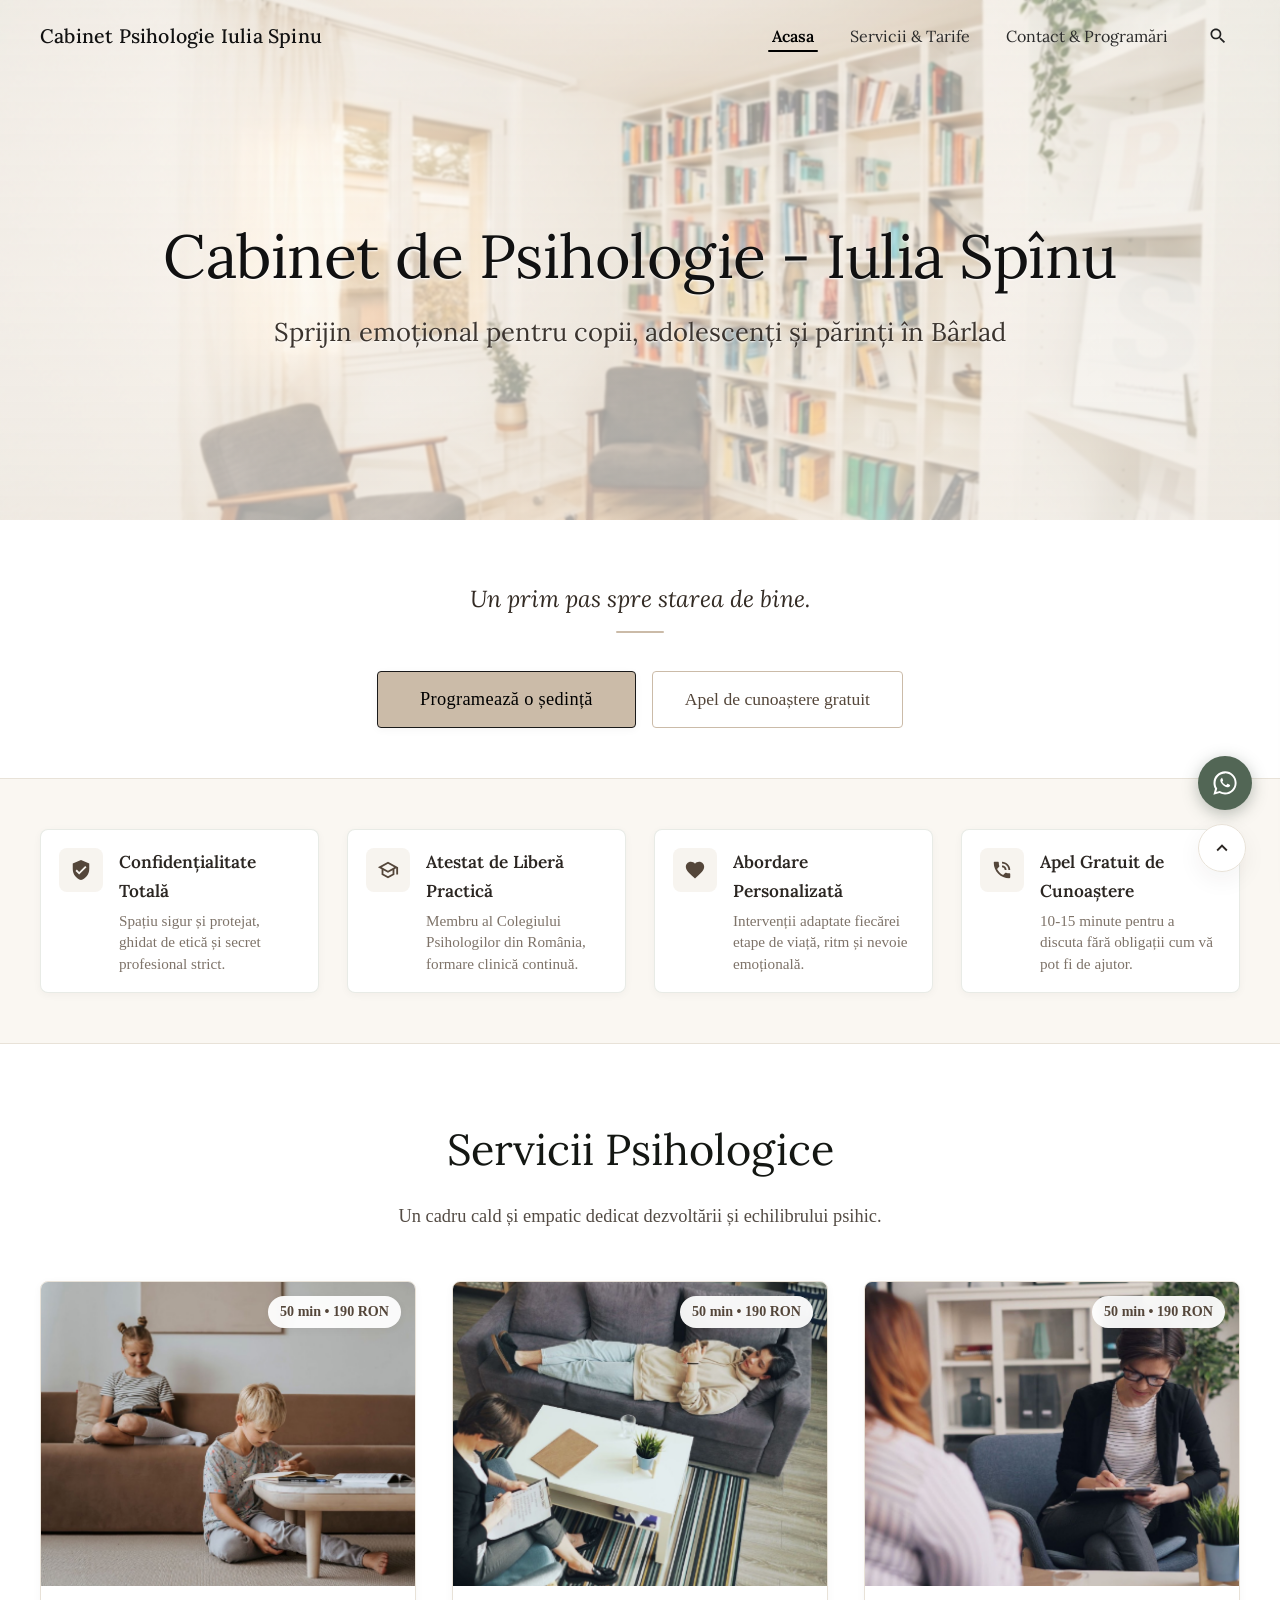
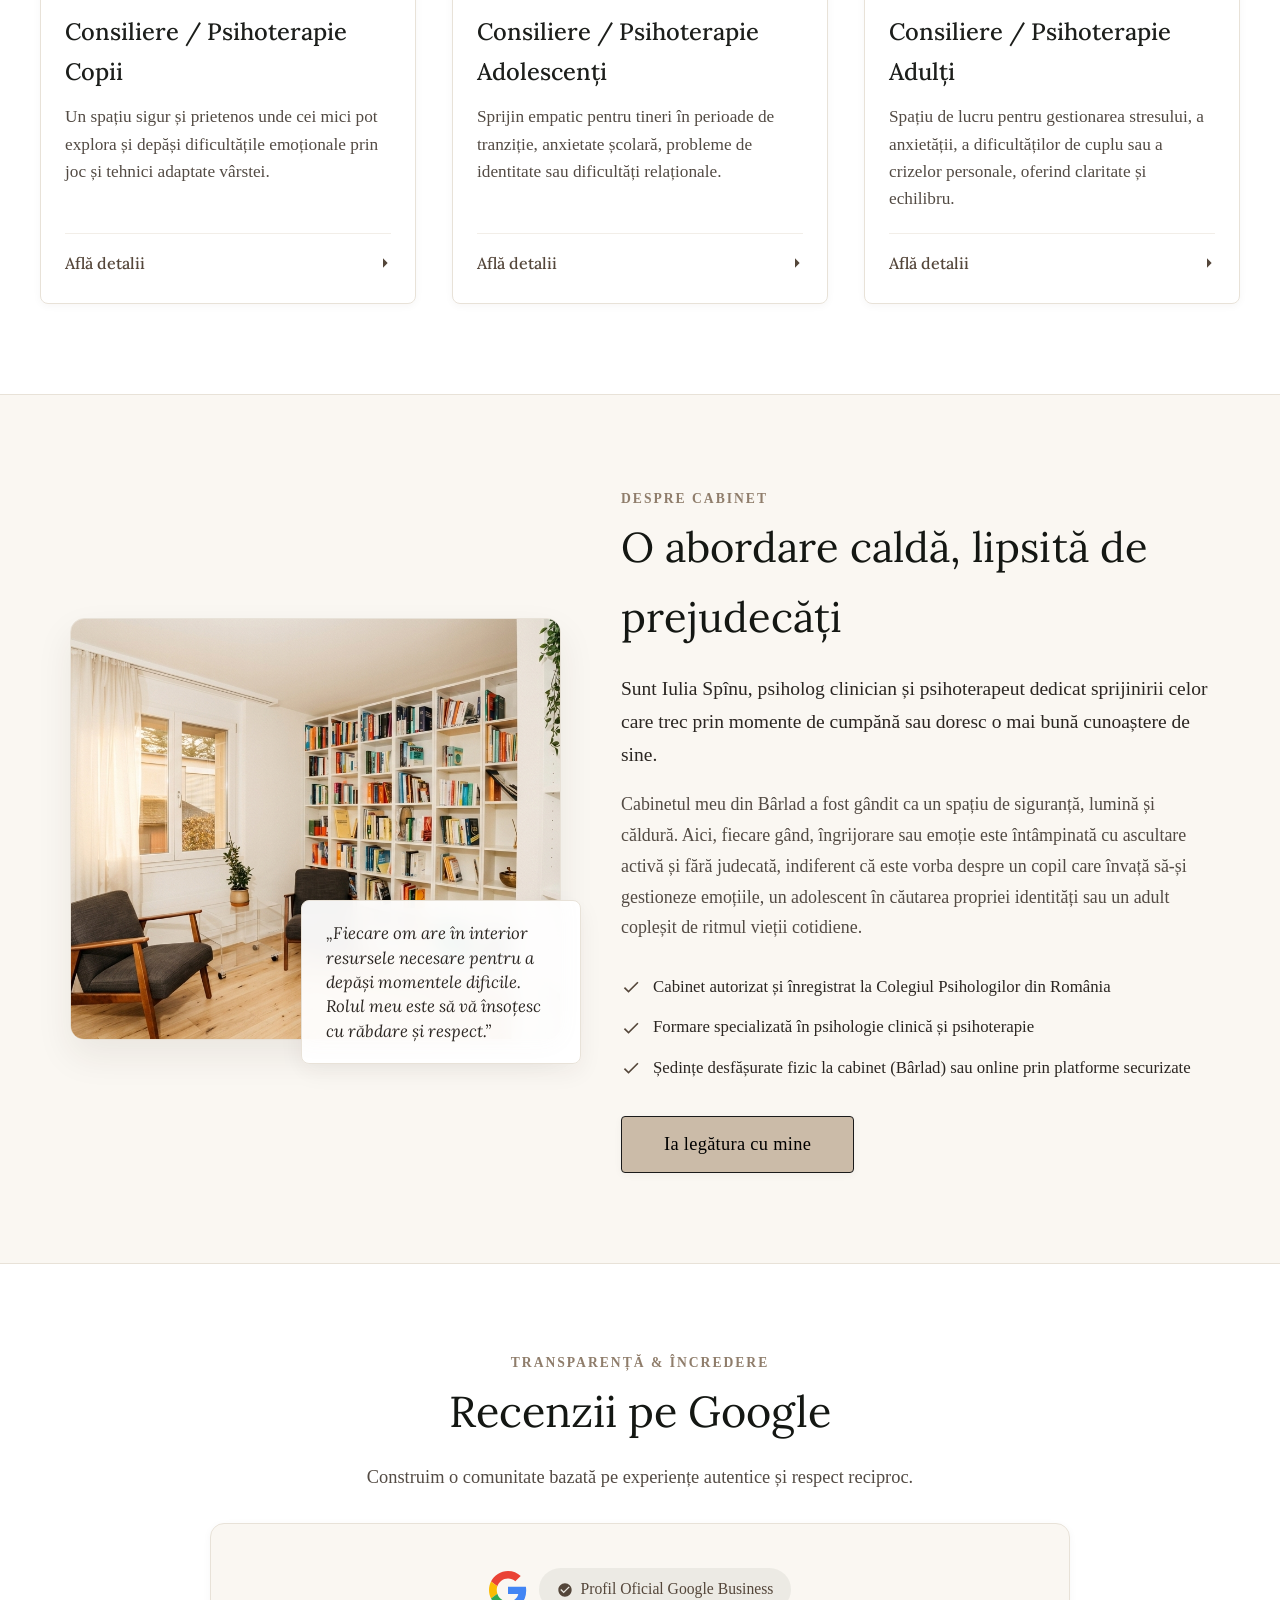
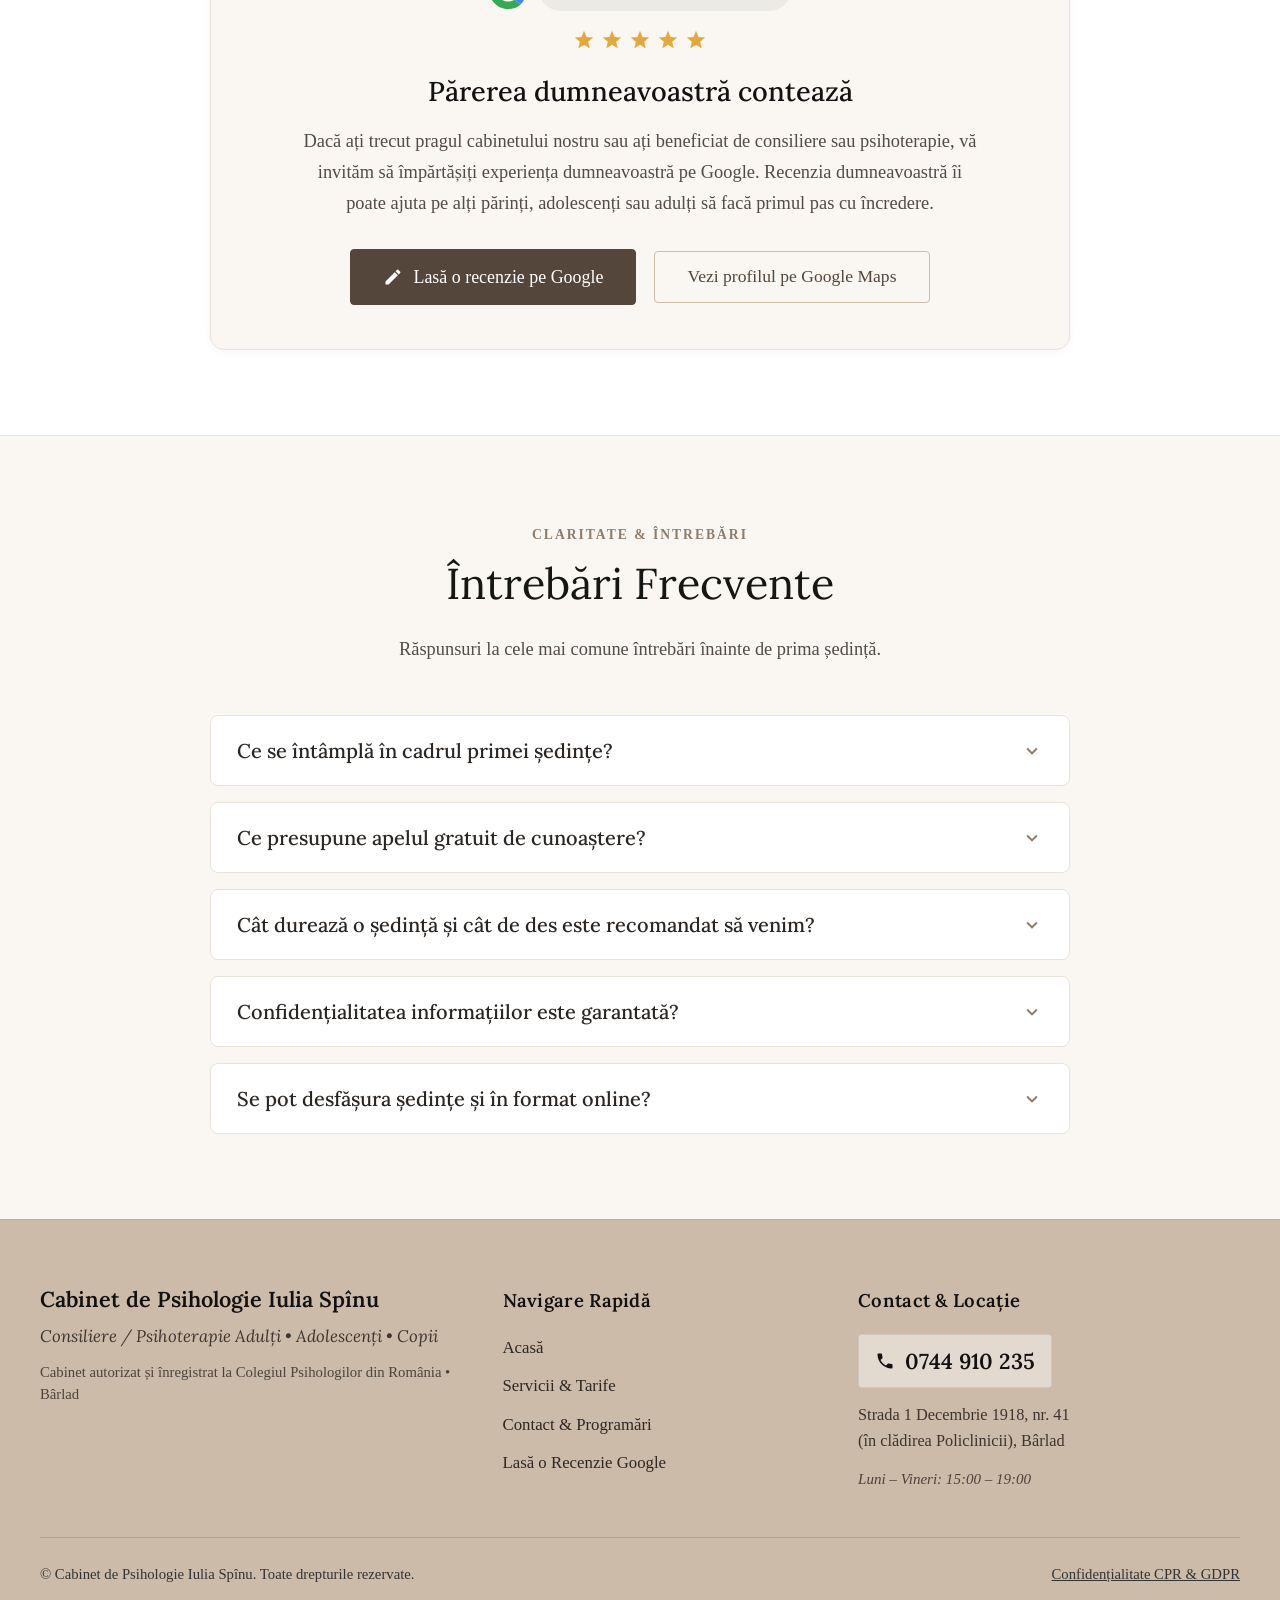
==== commit 7c7f5b5a: "actualizare texte servicii si psihoterapie" ====
--- a/index.html
+++ b/index.html
@@ -1,441 +1,440 @@
-<!DOCTYPE html>
-<html lang="ro">
-<head>
-  <meta charset="UTF-8">
-  <meta name="viewport" content="width=device-width, initial-scale=1.0, viewport-fit=cover">
-  <meta http-equiv="X-Content-Type-Options" content="nosniff">
-  <meta name="referrer" content="strict-origin-when-cross-origin">
-  <meta name="theme-color" content="#9ca196">
-  <title>Cabinet Psihologie Iulia Spinu | Bârlad</title>
-  <meta name="description" content="Cabinet de Psihologie Iulia Spînu în Bârlad. Sprijin emoțional, consiliere copii, adolescenți și adulți. Un prim pas spre starea de bine.">
-  <meta property="og:title" content="Cabinet Psihologie Iulia Spinu">
-  <meta property="og:description" content="Un prim pas spre starea de bine. Sprijin emoțional pentru copii, adolescenți și părinți în Bârlad.">
-  <meta property="og:type" content="website">
-  <link rel="stylesheet" href="css/styles.css">
-  <link rel="icon" type="image/x-icon" href="images/simple-header-blended.png">
-</head>
-<body>
-
-  <!-- Navigation Bar -->
-  <header class="site-header" role="banner">
-    <div class="nav-container">
-      <div class="brand-wrapper">
-        <a href="index.html" class="brand-title">Cabinet Psihologie Iulia Spinu</a>
-      </div>
-      
-      <div class="nav-actions">
-        <nav aria-label="Navigare principală">
-          <ul class="nav-links">
-            <li><a href="index.html" class="nav-link active" aria-current="page">Acasa</a></li>
-            <li><a href="servicii.html" class="nav-link">Servicii & Tarife</a></li>
-            <li><a href="contact.html" class="nav-link">Contact & Programări</a></li>
-          </ul>
-        </nav>
-
-        <button class="search-btn" aria-label="Caută pe site">
-          <svg viewBox="0 0 24 24" aria-hidden="true">
-            <path d="M15.5 14h-.79l-.28-.27C15.41 12.59 16 11.11 16 9.5 16 5.91 13.09 3 9.5 3S3 5.91 3 9.5 5.91 16 9.5 16c1.61 0 3.09-.59 4.23-1.57l.27.28v.79l5 4.99L20.49 19l-4.99-5zm-6 0C7.01 14 5 11.99 5 9.5S7.01 5 9.5 5 14 7.01 14 9.5 11.99 14 9.5 14z"/>
-          </svg>
-        </button>
-
-        <button class="mobile-menu-toggle" aria-label="Deschide meniul de navigare" aria-expanded="false">
-          <svg viewBox="0 0 24 24" aria-hidden="true">
-            <path d="M3 18h18v-2H3v2zm0-5h18v-2H3v2zm0-7v2h18V6H3z"/>
-          </svg>
-        </button>
-      </div>
-    </div>
-  </header>
-
-  <!-- Mobile Drawer -->
-  <div class="mobile-drawer-overlay" aria-hidden="true"></div>
-  <aside class="mobile-nav-drawer" aria-label="Meniu mobil">
-    <button class="drawer-close-btn" aria-label="Închide meniul">&times;</button>
-    <ul class="nav-links">
-      <li><a href="index.html" class="nav-link active" aria-current="page">Acasa</a></li>
-      <li><a href="servicii.html" class="nav-link">Servicii & Tarife</a></li>
-      <li><a href="contact.html" class="nav-link">Contact & Programări</a></li>
-    </ul>
-  </aside>
-
-  <!-- Search Modal -->
-  <div class="search-modal" role="dialog" aria-modal="true" aria-labelledby="search-modal-title">
-    <div class="search-dialog">
-      <button class="search-close-btn" aria-label="Închide căutarea">&times;</button>
-      <h3 id="search-modal-title">Căutare pe site</h3>
-      <div class="search-input-wrapper">
-        <input type="text" id="site-search-input" placeholder="Introduceți un cuvânt cheie (ex: copii, preț, program)..." autocomplete="off">
-      </div>
-      <ul class="search-results" aria-live="polite"></ul>
-    </div>
-  </div>
-
-  <main>
-    <!-- Hero Banner -->
-    <section class="hero-banner">
-      <div class="hero-overlay"></div>
-      <div class="hero-content reveal">
-        <h1 class="hero-title">Cabinet de Psihologie - Iulia Spînu</h1>
-        <h2 class="hero-subtitle">Sprijin emoțional pentru copii, adolescenți și părinți în Bârlad</h2>
-      </div>
-    </section>
-
-    <!-- Intro & CTA Section -->
-    <section class="intro-cta-section">
-      <div class="reveal">
-        <p class="intro-tagline">Un prim pas spre starea de bine.</p>
-        <div style="display:flex; justify-content:center; gap:16px; flex-wrap:wrap; margin-top:10px;">
-          <a href="contact.html" class="btn-primary">
-            Programează o ședință
-          </a>
-          <a href="tel:0744910235" class="btn-secondary">
-            Apel de cunoaștere gratuit
-          </a>
-        </div>
-      </div>
-    </section>
-
-    <!-- Piloni de Încredere -->
-    <section class="trust-pillars-section">
-      <div class="pillars-grid">
-        <div class="pillar-item reveal stagger-1">
-          <div class="pillar-icon-box">
-            <svg viewBox="0 0 24 24"><path d="M12 1L3 5v6c0 5.55 3.84 10.74 9 12 5.16-1.26 9-6.45 9-12V5l-9-4zm-2 16l-4-4 1.41-1.41L10 14.17l6.59-6.59L18 9l-8 8z"/></svg>
-          </div>
-          <div class="pillar-text">
-            <h3>Confidențialitate Totală</h3>
-            <p>Spațiu sigur și protejat, ghidat de etică și secret profesional strict.</p>
-          </div>
-        </div>
-
-        <div class="pillar-item reveal stagger-2">
-          <div class="pillar-icon-box">
-            <svg viewBox="0 0 24 24"><path d="M12 3L1 9l4 2.18v6L12 21l7-3.82v-6l2-1.09V17h2V9L12 3zm6.82 6L12 12.72 5.18 9 12 5.28 18.82 9zM17 15.99l-5 2.73-5-2.73v-3.72L12 15l5-2.73v3.72z"/></svg>
-          </div>
-          <div class="pillar-text">
-            <h3>Atestat de Liberă Practică</h3>
-            <p>Membru al Colegiului Psihologilor din România, formare clinică continuă.</p>
-          </div>
-        </div>
-
-        <div class="pillar-item reveal stagger-3">
-          <div class="pillar-icon-box">
-            <svg viewBox="0 0 24 24"><path d="M12 21.35l-1.45-1.32C5.4 15.36 2 12.28 2 8.5 2 5.42 4.42 3 7.5 3c1.74 0 3.41.81 4.5 2.09C13.09 3.81 14.76 3 16.5 3 19.58 3 22 5.42 22 8.5c0 3.78-3.4 6.86-8.55 11.54L12 21.35z"/></svg>
-          </div>
-          <div class="pillar-text">
-            <h3>Abordare Personalizată</h3>
-            <p>Intervenții adaptate fiecărei etape de viață, ritm și nevoie emoțională.</p>
-          </div>
-        </div>
-
-        <div class="pillar-item reveal stagger-4">
-          <div class="pillar-icon-box">
-            <svg viewBox="0 0 24 24"><path d="M20 15.5c-1.25 0-2.45-.2-3.57-.57-.35-.11-.74-.03-1.02.24l-2.2 2.2c-2.83-1.44-5.15-3.75-6.59-6.58l2.2-2.21c.28-.27.36-.66.25-1.01C8.7 6.45 8.5 5.25 8.5 4c0-.55-.45-1-1-1H4c-.55 0-1 .45-1 1 0 9.39 7.61 17 17 17 .55 0 1-.45 1-1v-3.5c0-.55-.45-1-1-1zM19 12h2c0-4.97-4.03-9-9-9v2c3.87 0 7 3.13 7 7zm-4 0h2c0-2.76-2.24-5-5-5v2c1.66 0 3 1.34 3 3z"/></svg>
-          </div>
-          <div class="pillar-text">
-            <h3>Apel Gratuit de Cunoaștere</h3>
-            <p>10-15 minute pentru a discuta fără obligații cum vă pot fi de ajutor.</p>
-          </div>
-        </div>
-      </div>
-    </section>
-
-    <!-- Services Overview Cards -->
-    <section class="services-overview">
-      <div class="section-intro-header reveal">
-        <span class="section-label">Arii de Consiliere</span>
-        <h2 class="section-heading-main">Servicii Psihologice</h2>
-        <p class="section-subtext">Un cadru cald și empatic dedicat dezvoltării și echilibrului psihic.</p>
-      </div>
-
-      <div class="cards-container">
-        <!-- Card 1 -->
-        <a href="servicii.html#copii" class="service-card reveal stagger-1">
-          <div class="card-img-wrapper">
-            <span class="card-badge">50 min • 190 RON</span>
-            <img src="images/consiliere-copii.png" alt="Consiliere Psihologică Copii - Cabinet Iulia Spînu" width="365" height="323" loading="lazy">
-          </div>
-          <div class="card-body">
-            <h3 class="card-title">Consiliere Copii</h3>
-            <p class="card-description">
-              Un spațiu sigur și prietenos unde cei mici pot explora și depăși dificultățile emoționale prin joc și tehnici adaptate vârstei.
-            </p>
-            <div class="card-footer-action">
-              <span>Află detalii</span>
-              <svg viewBox="0 0 24 24"><path d="M5 12h14M12 5l7 7-7 7"/></svg>
-            </div>
-          </div>
-        </a>
-
-        <!-- Card 2 -->
-        <a href="servicii.html#adolescenti" class="service-card reveal stagger-2">
-          <div class="card-img-wrapper">
-            <span class="card-badge">50 min • 190 RON</span>
-            <img src="images/consiliere-adolescenti.png" alt="Consiliere Psihologică Adolescenți - Cabinet Iulia Spînu" width="366" height="322" loading="lazy">
-          </div>
-          <div class="card-body">
-            <h3 class="card-title">Consiliere Adolescenți</h3>
-            <p class="card-description">
-              Sprijin empatic pentru tineri în perioade de tranziție, anxietate școlară, probleme de identitate sau dificultăți relaționale.
-            </p>
-            <div class="card-footer-action">
-              <span>Află detalii</span>
-              <svg viewBox="0 0 24 24"><path d="M5 12h14M12 5l7 7-7 7"/></svg>
-            </div>
-          </div>
-        </a>
-
-        <!-- Card 3 -->
-        <a href="servicii.html#adulti" class="service-card reveal stagger-3">
-          <div class="card-img-wrapper">
-            <span class="card-badge">50 min • 190 RON</span>
-            <img src="images/consiliere-adulti.png" alt="Consiliere Psihologică Adulți - Cabinet Iulia Spînu" width="365" height="321" loading="lazy">
-          </div>
-          <div class="card-body">
-            <h3 class="card-title">Consiliere Adulți</h3>
-            <p class="card-description">
-              Spațiu de lucru pentru gestionarea stresului, a anxietății, a dificultăților de cuplu sau a crizelor personale, oferind claritate și echilibru.
-            </p>
-            <div class="card-footer-action">
-              <span>Află detalii</span>
-              <svg viewBox="0 0 24 24"><path d="M5 12h14M12 5l7 7-7 7"/></svg>
-            </div>
-          </div>
-        </a>
-      </div>
-    </section>
-
-    <!-- Despre Terapeut Section -->
-    <section class="about-therapist-section" id="despre">
-      <div class="about-container">
-        <div class="about-visual reveal">
-          <div class="about-image-card">
-            <img src="images/hero-bg.jpg" alt="Cabinet Psihologie Iulia Spînu Bârlad" style="height:420px; width:100%; object-fit:cover;">
-          </div>
-          <div class="about-quote-card">
-            <p>„Fiecare om are în interior resursele necesare pentru a depăși momentele dificile. Rolul meu este să vă însoțesc cu răbdare și respect.”</p>
-          </div>
-        </div>
-
-        <div class="about-content reveal stagger-2">
-          <span class="section-label">Despre Cabinet</span>
-          <h2>O abordare caldă, lipsită de prejudecăți</h2>
-          <p class="about-lead">
-            Sunt Iulia Spînu, psiholog clinician și consilier dedicat sprijinirii celor care trec prin momente de cumpănă sau doresc o mai bună cunoaștere de sine.
-          </p>
-          <p class="about-text">
-            Cabinetul meu din Bârlad a fost gândit ca un spațiu de siguranță, lumină și căldură. Aici, fiecare gând, îngrijorare sau emoție este întâmpinată cu ascultare activă și fără judecată, indiferent că este vorba despre un copil care învață să-și gestioneze emoțiile, un adolescent în căutarea propriei identități sau un adult copleșit de ritmul vieții cotidiene.
-          </p>
-          
-          <div class="about-credentials">
-            <div class="credential-item">
-              <svg viewBox="0 0 24 24"><path d="M9 16.17L4.83 12l-1.42 1.41L9 19 21 7l-1.41-1.41z"/></svg>
-              <span>Cabinet autorizat și înregistrat la Colegiul Psihologilor din România</span>
-            </div>
-            <div class="credential-item">
-              <svg viewBox="0 0 24 24"><path d="M9 16.17L4.83 12l-1.42 1.41L9 19 21 7l-1.41-1.41z"/></svg>
-              <span>Formare specializată în psihologie clinică și consiliere psihologică</span>
-            </div>
-            <div class="credential-item">
-              <svg viewBox="0 0 24 24"><path d="M9 16.17L4.83 12l-1.42 1.41L9 19 21 7l-1.41-1.41z"/></svg>
-              <span>Ședințe desfășurate fizic la cabinet (Bârlad) sau online prin platforme securizate</span>
-            </div>
-          </div>
-
-          <a href="contact.html" class="btn-primary">Ia legătura cu mine</a>
-        </div>
-      </div>
-    </section>
-
-    <!-- Secțiune Oficială Google Business & Recenzii Autentice -->
-    <section class="google-reviews-section">
-      <div class="google-reviews-container reveal">
-        <div class="section-intro-header" style="margin-bottom:30px;">
-          <span class="section-label">Transparență & Încredere</span>
-          <h2 class="section-heading-main">Recenzii pe Google</h2>
-          <p class="section-subtext">Construim o comunitate bazată pe experiențe autentice și respect reciproc.</p>
-        </div>
-
-        <div class="google-card-wrapper">
-          <div class="google-logo-badge">
-            <svg viewBox="0 0 48 48">
-              <path fill="#EA4335" d="M24 9.5c3.54 0 6.71 1.22 9.21 3.6l6.85-6.85C35.9 2.38 30.47 0 24 0 14.62 0 6.51 5.38 2.56 13.22l7.98 6.19C12.43 13.72 17.74 9.5 24 9.5z"/>
-              <path fill="#4285F4" d="M46.98 24.55c0-1.57-.15-3.09-.38-4.55H24v9.02h12.94c-.58 2.96-2.26 5.48-4.78 7.18l7.73 6c4.51-4.18 7.09-10.36 7.09-17.65z"/>
-              <path fill="#FBBC05" d="M10.53 28.59c-.48-1.45-.76-2.99-.76-4.59s.27-3.14.76-4.59l-7.98-6.19C.92 16.46 0 20.12 0 24c0 3.88.92 7.54 2.56 10.78l7.97-6.19z"/>
-              <path fill="#34A853" d="M24 48c6.48 0 11.93-2.13 15.89-5.81l-7.73-6c-2.15 1.45-4.92 2.3-8.16 2.3-6.26 0-11.57-4.22-13.47-9.91l-7.98 6.19C6.51 42.62 14.62 48 24 48z"/>
-            </svg>
-            <span class="badge-google-verified">
-              <svg viewBox="0 0 24 24"><path d="M12 2C6.48 2 2 6.48 2 12s4.48 10 10 10 10-4.48 10-10S17.52 2 12 2zm-2 15l-5-5 1.41-1.41L10 14.17l7.59-7.59L19 8l-9 9z"/></svg>
-              Profil Oficial Google Business
-            </span>
-          </div>
-
-          <div class="google-stars-display" aria-label="Evaluare Google">
-            <svg viewBox="0 0 24 24"><path d="M12 17.27L18.18 21l-1.64-7.03L22 9.24l-7.19-.61L12 2 9.19 8.63 2 9.24l5.46 4.73L5.82 21z"/></svg>
-            <svg viewBox="0 0 24 24"><path d="M12 17.27L18.18 21l-1.64-7.03L22 9.24l-7.19-.61L12 2 9.19 8.63 2 9.24l5.46 4.73L5.82 21z"/></svg>
-            <svg viewBox="0 0 24 24"><path d="M12 17.27L18.18 21l-1.64-7.03L22 9.24l-7.19-.61L12 2 9.19 8.63 2 9.24l5.46 4.73L5.82 21z"/></svg>
-            <svg viewBox="0 0 24 24"><path d="M12 17.27L18.18 21l-1.64-7.03L22 9.24l-7.19-.61L12 2 9.19 8.63 2 9.24l5.46 4.73L5.82 21z"/></svg>
-            <svg viewBox="0 0 24 24"><path d="M12 17.27L18.18 21l-1.64-7.03L22 9.24l-7.19-.61L12 2 9.19 8.63 2 9.24l5.46 4.73L5.82 21z"/></svg>
-          </div>
-
-          <h3 class="google-profile-title">Părerea dumneavoastră contează</h3>
-          <p class="google-profile-description">
-            Dacă ați trecut pragul cabinetului nostru sau ați beneficiat de consiliere, vă invităm să împărtășiți experiența dumneavoastră pe Google. Recenzia dumneavoastră îi poate ajuta pe alți părinți, adolescenți sau adulți să facă primul pas cu încredere.
-          </p>
-
-          <div class="google-actions-row">
-            <a href="https://g.page/r/CTEVs4ZDKVDIEBM/review" target="_blank" rel="noopener noreferrer" class="btn-google-review">
-              <svg viewBox="0 0 24 24"><path d="M3 17.25V21h3.75L17.81 9.94l-3.75-3.75L3 17.25zM20.71 7.04c.39-.39.39-1.02 0-1.41l-2.34-2.34c-.39-.39-1.02-.39-1.41 0l-1.83 1.83 3.75 3.75 1.83-1.83z"/></svg>
-              Lasă o recenzie pe Google
-            </a>
-            <a href="https://share.google/9X2bNmHL69RgVJWZQ" target="_blank" rel="noopener noreferrer" class="btn-secondary">
-              Vezi profilul pe Google Maps
-            </a>
-          </div>
-        </div>
-      </div>
-    </section>
-
-    <!-- Întrebări Frecvente (FAQ) -->
-    <section class="faq-section">
-      <div class="faq-container">
-        <div class="section-intro-header reveal">
-          <span class="section-label">Claritate & Întrebări</span>
-          <h2 class="section-heading-main">Întrebări Frecvente</h2>
-          <p class="section-subtext">Răspunsuri la cele mai comune întrebări înainte de prima ședință.</p>
-        </div>
-
-        <div class="faq-accordion reveal stagger-1">
-          <!-- Item 1 -->
-          <div class="faq-item">
-            <button class="faq-trigger" aria-expanded="false">
-              <span>Ce se întâmplă în cadrul primei ședințe?</span>
-              <svg class="faq-icon" viewBox="0 0 24 24"><path d="M16.59 8.59L12 13.17 7.41 8.59 6 10l6 6 6-6z"/></svg>
-            </button>
-            <div class="faq-content">
-              <div class="faq-body">
-                Prima ședință este una de cunoaștere reciprocă și evaluare inițială. Vom discuta despre motivele pentru care ați venit, provocările cu care vă confruntați și ce obiective vă doriți să atingeți. Nu există presiune de a povesti lucruri pentru care nu vă simțiți încă pregătit(ă).
-              </div>
-            </div>
-          </div>
-
-          <!-- Item 2 -->
-          <div class="faq-item">
-            <button class="faq-trigger" aria-expanded="false">
-              <span>Ce presupune apelul gratuit de cunoaștere?</span>
-              <svg class="faq-icon" viewBox="0 0 24 24"><path d="M16.59 8.59L12 13.17 7.41 8.59 6 10l6 6 6-6z"/></svg>
-            </button>
-            <div class="faq-content">
-              <div class="faq-body">
-                Este o discuție telefonică scurtă (10-15 minute), fără niciun cost sau obligație, în care îmi puteți expune pe scurt situația dumneavoastră și puteți afla dacă tipul meu de intervenție este potrivit pentru ceea ce căutați.
-              </div>
-            </div>
-          </div>
-
-          <!-- Item 3 -->
-          <div class="faq-item">
-            <button class="faq-trigger" aria-expanded="false">
-              <span>Cât durează o ședință și cât de des este recomandat să venim?</span>
-              <svg class="faq-icon" viewBox="0 0 24 24"><path d="M16.59 8.59L12 13.17 7.41 8.59 6 10l6 6 6-6z"/></svg>
-            </button>
-            <div class="faq-content">
-              <div class="faq-body">
-                Fiecare ședință are o durată standard de 50 de minute. Frecvența recomandată în faza inițială este de obicei de o ședință pe săptămână, urmând ca pe parcurs să fie stabilită de comun acord în funcție de evoluție.
-              </div>
-            </div>
-          </div>
-
-          <!-- Item 4 -->
-          <div class="faq-item">
-            <button class="faq-trigger" aria-expanded="false">
-              <span>Confidențialitatea informațiilor este garantată?</span>
-              <svg class="faq-icon" viewBox="0 0 24 24"><path d="M16.59 8.59L12 13.17 7.41 8.59 6 10l6 6 6-6z"/></svg>
-            </button>
-            <div class="faq-content">
-              <div class="faq-body">
-                Categoric da. Toate informațiile împărtășite în cabinet sunt strict confidențiale, fiind protejate de Codul Deontologic al Psihologilor din România și de legislația în vigoare.
-              </div>
-            </div>
-          </div>
-
-          <!-- Item 5 -->
-          <div class="faq-item">
-            <button class="faq-trigger" aria-expanded="false">
-              <span>Se pot desfășura ședințe și în format online?</span>
-              <svg class="faq-icon" viewBox="0 0 24 24"><path d="M16.59 8.59L12 13.17 7.41 8.59 6 10l6 6 6-6z"/></svg>
-            </button>
-            <div class="faq-content">
-              <div class="faq-body">
-                Da, pentru adolescenți și adulți oferim posibilitatea ședințelor online prin platforme securizate (Google Meet / Zoom), oferind aceeași eficiență și atenție terapeutică.
-              </div>
-            </div>
-          </div>
-        </div>
-      </div>
-    </section>
-  </main>
-
-  <!-- Butoane Plutitoare (WhatsApp Calmat & Back to Top) -->
-  <div class="floating-actions-container" aria-label="Acțiuni rapide">
-    <a href="https://wa.me/40744910235?text=Bun%C4%83%20ziua!%20A%C8%99%20dori%20informa%C8%9Bii%20despre%20o%20programare." target="_blank" rel="noopener noreferrer" class="btn-float-whatsapp" aria-label="Trimite mesaj pe WhatsApp la 0744 910 235">
-      <svg viewBox="0 0 24 24">
-        <path d="M12.04 2c-5.46 0-9.91 4.45-9.91 9.91 0 1.75.46 3.45 1.32 4.95L2.05 22l5.25-1.38c1.45.79 3.08 1.21 4.74 1.21 5.46 0 9.91-4.45 9.91-9.91 0-2.65-1.03-5.14-2.9-7.01A9.816 9.816 0 0 0 12.04 2m.01 1.67c2.2 0 4.26.86 5.82 2.41 1.56 1.56 2.41 3.63 2.41 5.83s-.85 4.27-2.41 5.83c-1.56 1.55-3.62 2.41-5.82 2.41-1.46 0-2.89-.38-4.14-1.11l-.3-.18-3.12.82.83-3.04-.2-.31c-.8-1.28-1.23-2.77-1.23-4.32 0-2.2 0.86-4.27 2.41-5.83 1.56-1.55 3.63-2.41 5.75-2.41m-2.82 4.14c-.16 0-.35.06-.53.27-.19.2-.72.7-.72 1.71 0 1.01.74 1.99.84 2.13.1.13 1.43 2.29 3.53 3.12 1.74.69 2.09.55 2.47.51.38-.03 1.22-.5 1.4-.98.17-.48.17-.89.12-.98-.05-.09-.2-.14-.42-.25-.22-.11-1.3-.64-1.5-.72-.2-.07-.35-.11-.5.11-.15.22-.58.72-.71.87-.13.15-.26.17-.48.06-.22-.11-.93-.34-1.77-1.09-.65-.58-1.09-1.3-1.22-1.52-.13-.22-.01-.34.1-.45.1-.1.22-.26.33-.39.11-.13.15-.22.22-.37.07-.15.04-.28-.02-.39-.06-.11-.5-1.21-.69-1.65-.18-.44-.37-.38-.5-.38z"/>
-      </svg>
-    </a>
-
-    <button class="btn-back-to-top" aria-label="Înapoi sus">
-      <svg viewBox="0 0 24 24"><path d="M7.41 15.41L12 10.83l4.59 4.58L18 14l-6-6-6 6z"/></svg>
-    </button>
-  </div>
-
-  <!-- Footer -->
-  <footer class="site-footer" role="contentinfo">
-    <div class="footer-container">
-      <div class="footer-grid">
-
-        <!-- Coloana 1: Identitate Cabinet -->
-        <div class="footer-col footer-col-brand">
-          <h3 class="footer-brand-title">Cabinet de Psihologie Iulia Spînu</h3>
-          <p class="footer-brand-sub">Consiliere Psihologică Copii • Adolescenți • Adulți</p>
-          <p class="footer-credential">Cabinet autorizat și înregistrat la Colegiul Psihologilor din România • Bârlad</p>
-        </div>
-
-        <!-- Coloana 2: Navigare Rapidă -->
-        <div class="footer-col footer-col-links">
-          <h4 class="footer-col-heading">Navigare Rapidă</h4>
-          <ul class="footer-nav-list">
-            <li><a href="index.html" class="footer-nav-link">Acasă</a></li>
-            <li><a href="servicii.html" class="footer-nav-link">Servicii & Tarife</a></li>
-            <li><a href="contact.html" class="footer-nav-link">Contact & Programări</a></li>
-            <li><a href="https://g.page/r/CTEVs4ZDKVDIEBM/review" target="_blank" rel="noopener noreferrer" class="footer-nav-link">Lasă o Recenzie Google</a></li>
-          </ul>
-        </div>
-
-        <!-- Coloana 3: Contact & Locație Aliniat Corect -->
-        <div class="footer-col footer-col-contact">
-          <h4 class="footer-col-heading">Contact & Locație</h4>
-          <div class="footer-contact-details">
-            <a href="tel:0744910235" class="footer-phone-highlight" aria-label="Apelează numărul 0744 910 235">
-              <svg viewBox="0 0 24 24"><path d="M6.62 10.79c1.44 2.83 3.76 5.14 6.59 6.59l2.2-2.2c.27-.27.67-.36 1.02-.24 1.12.37 2.33.57 3.57.57.55 0 1 .45 1 1V20c0 .55-.45 1-1 1-9.39 0-17-7.61-17-17 0-.55.45-1 1-1h3.5c.55 0 1 .45 1 1 0 1.25.2 2.45.57 3.57.11.35.03.74-.25 1.02l-2.2 2.2z"/></svg>
-              <span>0744 910 235</span>
-            </a>
-            <p class="footer-address">
-              Strada 1 Decembrie 1918, nr. 41<br>
-              (în clădirea Policlinicii), Bârlad
-            </p>
-            <p class="footer-hours">Luni – Vineri: 15:00 – 19:00</p>
-          </div>
-        </div>
-
-      </div>
-
-      <div class="footer-bottom-bar">
-        <span>&copy; Cabinet de Psihologie Iulia Spînu. Toate drepturile rezervate.</span>
-        <span><a href="confidentialitate.html" style="color:inherit; text-decoration:underline;">Confidențialitate CPR & GDPR</a></span>
-      </div>
-    </div>
-  </footer>
-
-  <script src="js/main.js" defer></script>
-</body>
-</html>
+<!DOCTYPE html>
+<html lang="ro">
+<head>
+  <meta charset="UTF-8">
+  <meta name="viewport" content="width=device-width, initial-scale=1.0, viewport-fit=cover">
+  <meta http-equiv="X-Content-Type-Options" content="nosniff">
+  <meta name="referrer" content="strict-origin-when-cross-origin">
+  <meta name="theme-color" content="#9ca196">
+  <title>Cabinet Psihologie Iulia Spinu | Bârlad</title>
+  <meta name="description" content="Cabinet de Psihologie și Psihoterapie Iulia Spînu în Bârlad. Psihoterapie și consiliere pentru adulți, adolescenți și copii. Un prim pas spre starea de bine.">
+  <meta property="og:title" content="Cabinet Psihologie Iulia Spinu">
+  <meta property="og:description" content="Un prim pas spre starea de bine. Sprijin emoțional pentru copii, adolescenți și părinți în Bârlad.">
+  <meta property="og:type" content="website">
+  <link rel="stylesheet" href="css/styles.css?v=1.2">
+  <link rel="icon" type="image/jpeg" href="images/simple-header-blended.jpg">
+</head>
+<body>
+
+  <!-- Navigation Bar -->
+  <header class="site-header" role="banner">
+    <div class="nav-container">
+      <div class="brand-wrapper">
+        <a href="index.html" class="brand-title">Cabinet Psihologie Iulia Spinu</a>
+      </div>
+      
+      <div class="nav-actions">
+        <nav aria-label="Navigare principală">
+          <ul class="nav-links">
+            <li><a href="index.html" class="nav-link active" aria-current="page">Acasa</a></li>
+            <li><a href="servicii.html" class="nav-link">Servicii & Tarife</a></li>
+            <li><a href="contact.html" class="nav-link">Contact & Programări</a></li>
+          </ul>
+        </nav>
+
+        <button class="search-btn" aria-label="Caută pe site">
+          <svg viewBox="0 0 24 24" aria-hidden="true">
+            <path d="M15.5 14h-.79l-.28-.27C15.41 12.59 16 11.11 16 9.5 16 5.91 13.09 3 9.5 3S3 5.91 3 9.5 5.91 16 9.5 16c1.61 0 3.09-.59 4.23-1.57l.27.28v.79l5 4.99L20.49 19l-4.99-5zm-6 0C7.01 14 5 11.99 5 9.5S7.01 5 9.5 5 14 7.01 14 9.5 11.99 14 9.5 14z"/>
+          </svg>
+        </button>
+
+        <button class="mobile-menu-toggle" aria-label="Deschide meniul de navigare" aria-expanded="false">
+          <svg viewBox="0 0 24 24" aria-hidden="true">
+            <path d="M3 18h18v-2H3v2zm0-5h18v-2H3v2zm0-7v2h18V6H3z"/>
+          </svg>
+        </button>
+      </div>
+    </div>
+  </header>
+
+  <!-- Mobile Drawer -->
+  <div class="mobile-drawer-overlay" aria-hidden="true"></div>
+  <aside class="mobile-nav-drawer" aria-label="Meniu mobil">
+    <button class="drawer-close-btn" aria-label="Închide meniul">&times;</button>
+    <ul class="mobile-drawer-links" style="display:flex !important; flex-direction:column !important; gap:16px !important; list-style:none !important; padding:0 !important; margin:0 !important;">
+      <li><a href="index.html" class="mobile-drawer-link active" aria-current="page" style="display:flex !important; font-size:1.3rem !important; color:#222 !important; text-decoration:none !important; font-family:var(--font-heading, Georgia, serif) !important; padding:8px 0 !important; border-bottom:1px solid rgba(0,0,0,0.06) !important;">Acasa</a></li>
+      <li><a href="servicii.html" class="mobile-drawer-link" style="display:flex !important; font-size:1.3rem !important; color:#222 !important; text-decoration:none !important; font-family:var(--font-heading, Georgia, serif) !important; padding:8px 0 !important; border-bottom:1px solid rgba(0,0,0,0.06) !important;">Servicii & Tarife</a></li>
+      <li><a href="contact.html" class="mobile-drawer-link" style="display:flex !important; font-size:1.3rem !important; color:#222 !important; text-decoration:none !important; font-family:var(--font-heading, Georgia, serif) !important; padding:8px 0 !important; border-bottom:1px solid rgba(0,0,0,0.06) !important;">Contact & Programări</a></li>
+    </ul>
+  </aside>
+
+  <!-- Search Modal -->
+  <div class="search-modal" role="dialog" aria-modal="true" aria-labelledby="search-modal-title">
+    <div class="search-dialog">
+      <button class="search-close-btn" aria-label="Închide căutarea">&times;</button>
+      <h3 id="search-modal-title">Căutare pe site</h3>
+      <div class="search-input-wrapper">
+        <input type="text" id="site-search-input" placeholder="Introduceți un cuvânt cheie (ex: copii, preț, program)..." autocomplete="off">
+      </div>
+      <ul class="search-results" aria-live="polite"></ul>
+    </div>
+  </div>
+
+  <main>
+    <!-- Hero Banner -->
+    <section class="hero-banner">
+      <div class="hero-overlay"></div>
+      <div class="hero-content reveal">
+        <h1 class="hero-title">Cabinet de Psihologie - Iulia Spînu</h1>
+        <h2 class="hero-subtitle">Sprijin emoțional pentru copii, adolescenți și părinți în Bârlad</h2>
+      </div>
+    </section>
+
+    <!-- Intro & CTA Section -->
+    <section class="intro-cta-section">
+      <div class="reveal">
+        <p class="intro-tagline">Un prim pas spre starea de bine.</p>
+        <div style="display:flex; justify-content:center; gap:16px; flex-wrap:wrap; margin-top:10px;">
+          <a href="contact.html" class="btn-primary">
+            Programează o ședință
+          </a>
+          <a href="tel:0744910235" class="btn-secondary">
+            Apel de cunoaștere gratuit
+          </a>
+        </div>
+      </div>
+    </section>
+
+    <!-- Piloni de Încredere -->
+    <section class="trust-pillars-section">
+      <div class="pillars-grid">
+        <div class="pillar-item reveal stagger-1">
+          <div class="pillar-icon-box">
+            <svg viewBox="0 0 24 24"><path d="M12 1L3 5v6c0 5.55 3.84 10.74 9 12 5.16-1.26 9-6.45 9-12V5l-9-4zm-2 16l-4-4 1.41-1.41L10 14.17l6.59-6.59L18 9l-8 8z"/></svg>
+          </div>
+          <div class="pillar-text">
+            <h3>Confidențialitate Totală</h3>
+            <p>Spațiu sigur și protejat, ghidat de etică și secret profesional strict.</p>
+          </div>
+        </div>
+
+        <div class="pillar-item reveal stagger-2">
+          <div class="pillar-icon-box">
+            <svg viewBox="0 0 24 24"><path d="M12 3L1 9l4 2.18v6L12 21l7-3.82v-6l2-1.09V17h2V9L12 3zm6.82 6L12 12.72 5.18 9 12 5.28 18.82 9zM17 15.99l-5 2.73-5-2.73v-3.72L12 15l5-2.73v3.72z"/></svg>
+          </div>
+          <div class="pillar-text">
+            <h3>Atestat de Liberă Practică</h3>
+            <p>Membru al Colegiului Psihologilor din România, formare clinică continuă.</p>
+          </div>
+        </div>
+
+        <div class="pillar-item reveal stagger-3">
+          <div class="pillar-icon-box">
+            <svg viewBox="0 0 24 24"><path d="M12 21.35l-1.45-1.32C5.4 15.36 2 12.28 2 8.5 2 5.42 4.42 3 7.5 3c1.74 0 3.41.81 4.5 2.09C13.09 3.81 14.76 3 16.5 3 19.58 3 22 5.42 22 8.5c0 3.78-3.4 6.86-8.55 11.54L12 21.35z"/></svg>
+          </div>
+          <div class="pillar-text">
+            <h3>Abordare Personalizată</h3>
+            <p>Intervenții adaptate fiecărei etape de viață, ritm și nevoie emoțională.</p>
+          </div>
+        </div>
+
+        <div class="pillar-item reveal stagger-4">
+          <div class="pillar-icon-box">
+            <svg viewBox="0 0 24 24"><path d="M20 15.5c-1.25 0-2.45-.2-3.57-.57-.35-.11-.74-.03-1.02.24l-2.2 2.2c-2.83-1.44-5.15-3.75-6.59-6.58l2.2-2.21c.28-.27.36-.66.25-1.01C8.7 6.45 8.5 5.25 8.5 4c0-.55-.45-1-1-1H4c-.55 0-1 .45-1 1 0 9.39 7.61 17 17 17 .55 0 1-.45 1-1v-3.5c0-.55-.45-1-1-1zM19 12h2c0-4.97-4.03-9-9-9v2c3.87 0 7 3.13 7 7zm-4 0h2c0-2.76-2.24-5-5-5v2c1.66 0 3 1.34 3 3z"/></svg>
+          </div>
+          <div class="pillar-text">
+            <h3>Apel Gratuit de Cunoaștere</h3>
+            <p>10-15 minute pentru a discuta fără obligații cum vă pot fi de ajutor.</p>
+          </div>
+        </div>
+      </div>
+    </section>
+
+    <!-- Services Overview Cards -->
+    <section class="services-overview">
+      <div class="section-intro-header reveal">
+        <h2 class="section-heading-main">Servicii Psihologice</h2>
+        <p class="section-subtext">Un cadru cald și empatic dedicat dezvoltării și echilibrului psihic.</p>
+      </div>
+
+      <div class="cards-container">
+        <!-- Card 1 -->
+        <a href="servicii.html#copii" class="service-card reveal stagger-1">
+          <div class="card-img-wrapper">
+            <span class="card-badge">50 min • 190 RON</span>
+            <img src="images/consiliere-copii.png" alt="Consiliere / Psihoterapie Copii - Cabinet Iulia Spînu" width="365" height="323" loading="lazy">
+          </div>
+          <div class="card-body">
+            <h3 class="card-title">Consiliere / Psihoterapie Copii</h3>
+            <p class="card-description">
+              Un spațiu sigur și prietenos unde cei mici pot explora și depăși dificultățile emoționale prin joc și tehnici adaptate vârstei.
+            </p>
+            <div class="card-footer-action">
+              <span>Află detalii</span>
+              <svg viewBox="0 0 24 24"><path d="M5 12h14M12 5l7 7-7 7"/></svg>
+            </div>
+          </div>
+        </a>
+
+        <!-- Card 2 -->
+        <a href="servicii.html#adolescenti" class="service-card reveal stagger-2">
+          <div class="card-img-wrapper">
+            <span class="card-badge">50 min • 190 RON</span>
+            <img src="images/consiliere-adolescenti.png" alt="Consiliere / Psihoterapie Adolescenți - Cabinet Iulia Spînu" width="366" height="322" loading="lazy">
+          </div>
+          <div class="card-body">
+            <h3 class="card-title">Consiliere / Psihoterapie Adolescenți</h3>
+            <p class="card-description">
+              Sprijin empatic pentru tineri în perioade de tranziție, anxietate școlară, probleme de identitate sau dificultăți relaționale.
+            </p>
+            <div class="card-footer-action">
+              <span>Află detalii</span>
+              <svg viewBox="0 0 24 24"><path d="M5 12h14M12 5l7 7-7 7"/></svg>
+            </div>
+          </div>
+        </a>
+
+        <!-- Card 3 -->
+        <a href="servicii.html#adulti" class="service-card reveal stagger-3">
+          <div class="card-img-wrapper">
+            <span class="card-badge">50 min • 190 RON</span>
+            <img src="images/consiliere-adulti.png" alt="Consiliere / Psihoterapie Adulți - Cabinet Iulia Spînu" width="365" height="321" loading="lazy">
+          </div>
+          <div class="card-body">
+            <h3 class="card-title">Consiliere / Psihoterapie Adulți</h3>
+            <p class="card-description">
+              Spațiu de lucru pentru gestionarea stresului, a anxietății, a dificultăților de cuplu sau a crizelor personale, oferind claritate și echilibru.
+            </p>
+            <div class="card-footer-action">
+              <span>Află detalii</span>
+              <svg viewBox="0 0 24 24"><path d="M5 12h14M12 5l7 7-7 7"/></svg>
+            </div>
+          </div>
+        </a>
+      </div>
+    </section>
+
+    <!-- Despre Terapeut Section -->
+    <section class="about-therapist-section" id="despre">
+      <div class="about-container">
+        <div class="about-visual reveal">
+          <div class="about-image-card">
+            <img src="images/hero-bg.jpg" alt="Cabinet Psihologie Iulia Spînu Bârlad" style="height:420px; width:100%; object-fit:cover;">
+          </div>
+          <div class="about-quote-card">
+            <p>„Fiecare om are în interior resursele necesare pentru a depăși momentele dificile. Rolul meu este să vă însoțesc cu răbdare și respect.”</p>
+          </div>
+        </div>
+
+        <div class="about-content reveal stagger-2">
+          <span class="section-label">Despre Cabinet</span>
+          <h2>O abordare caldă, lipsită de prejudecăți</h2>
+          <p class="about-lead">
+            Sunt Iulia Spînu, psiholog clinician și psihoterapeut dedicat sprijinirii celor care trec prin momente de cumpănă sau doresc o mai bună cunoaștere de sine.
+          </p>
+          <p class="about-text">
+            Cabinetul meu din Bârlad a fost gândit ca un spațiu de siguranță, lumină și căldură. Aici, fiecare gând, îngrijorare sau emoție este întâmpinată cu ascultare activă și fără judecată, indiferent că este vorba despre un copil care învață să-și gestioneze emoțiile, un adolescent în căutarea propriei identități sau un adult copleșit de ritmul vieții cotidiene.
+          </p>
+          
+          <div class="about-credentials">
+            <div class="credential-item">
+              <svg viewBox="0 0 24 24"><path d="M9 16.17L4.83 12l-1.42 1.41L9 19 21 7l-1.41-1.41z"/></svg>
+              <span>Cabinet autorizat și înregistrat la Colegiul Psihologilor din România</span>
+            </div>
+            <div class="credential-item">
+              <svg viewBox="0 0 24 24"><path d="M9 16.17L4.83 12l-1.42 1.41L9 19 21 7l-1.41-1.41z"/></svg>
+              <span>Formare specializată în psihologie clinică și psihoterapie</span>
+            </div>
+            <div class="credential-item">
+              <svg viewBox="0 0 24 24"><path d="M9 16.17L4.83 12l-1.42 1.41L9 19 21 7l-1.41-1.41z"/></svg>
+              <span>Ședințe desfășurate fizic la cabinet (Bârlad) sau online prin platforme securizate</span>
+            </div>
+          </div>
+
+          <a href="contact.html" class="btn-primary">Ia legătura cu mine</a>
+        </div>
+      </div>
+    </section>
+
+    <!-- Secțiune Oficială Google Business & Recenzii Autentice -->
+    <section class="google-reviews-section">
+      <div class="google-reviews-container reveal">
+        <div class="section-intro-header" style="margin-bottom:30px;">
+          <span class="section-label">Transparență & Încredere</span>
+          <h2 class="section-heading-main">Recenzii pe Google</h2>
+          <p class="section-subtext">Construim o comunitate bazată pe experiențe autentice și respect reciproc.</p>
+        </div>
+
+        <div class="google-card-wrapper">
+          <div class="google-logo-badge">
+            <svg viewBox="0 0 48 48">
+              <path fill="#EA4335" d="M24 9.5c3.54 0 6.71 1.22 9.21 3.6l6.85-6.85C35.9 2.38 30.47 0 24 0 14.62 0 6.51 5.38 2.56 13.22l7.98 6.19C12.43 13.72 17.74 9.5 24 9.5z"/>
+              <path fill="#4285F4" d="M46.98 24.55c0-1.57-.15-3.09-.38-4.55H24v9.02h12.94c-.58 2.96-2.26 5.48-4.78 7.18l7.73 6c4.51-4.18 7.09-10.36 7.09-17.65z"/>
+              <path fill="#FBBC05" d="M10.53 28.59c-.48-1.45-.76-2.99-.76-4.59s.27-3.14.76-4.59l-7.98-6.19C.92 16.46 0 20.12 0 24c0 3.88.92 7.54 2.56 10.78l7.97-6.19z"/>
+              <path fill="#34A853" d="M24 48c6.48 0 11.93-2.13 15.89-5.81l-7.73-6c-2.15 1.45-4.92 2.3-8.16 2.3-6.26 0-11.57-4.22-13.47-9.91l-7.98 6.19C6.51 42.62 14.62 48 24 48z"/>
+            </svg>
+            <span class="badge-google-verified">
+              <svg viewBox="0 0 24 24"><path d="M12 2C6.48 2 2 6.48 2 12s4.48 10 10 10 10-4.48 10-10S17.52 2 12 2zm-2 15l-5-5 1.41-1.41L10 14.17l7.59-7.59L19 8l-9 9z"/></svg>
+              Profil Oficial Google Business
+            </span>
+          </div>
+
+          <div class="google-stars-display" aria-label="Evaluare Google">
+            <svg viewBox="0 0 24 24"><path d="M12 17.27L18.18 21l-1.64-7.03L22 9.24l-7.19-.61L12 2 9.19 8.63 2 9.24l5.46 4.73L5.82 21z"/></svg>
+            <svg viewBox="0 0 24 24"><path d="M12 17.27L18.18 21l-1.64-7.03L22 9.24l-7.19-.61L12 2 9.19 8.63 2 9.24l5.46 4.73L5.82 21z"/></svg>
+            <svg viewBox="0 0 24 24"><path d="M12 17.27L18.18 21l-1.64-7.03L22 9.24l-7.19-.61L12 2 9.19 8.63 2 9.24l5.46 4.73L5.82 21z"/></svg>
+            <svg viewBox="0 0 24 24"><path d="M12 17.27L18.18 21l-1.64-7.03L22 9.24l-7.19-.61L12 2 9.19 8.63 2 9.24l5.46 4.73L5.82 21z"/></svg>
+            <svg viewBox="0 0 24 24"><path d="M12 17.27L18.18 21l-1.64-7.03L22 9.24l-7.19-.61L12 2 9.19 8.63 2 9.24l5.46 4.73L5.82 21z"/></svg>
+          </div>
+
+          <h3 class="google-profile-title">Părerea dumneavoastră contează</h3>
+          <p class="google-profile-description">
+            Dacă ați trecut pragul cabinetului nostru sau ați beneficiat de consiliere sau psihoterapie, vă invităm să împărtășiți experiența dumneavoastră pe Google. Recenzia dumneavoastră îi poate ajuta pe alți părinți, adolescenți sau adulți să facă primul pas cu încredere.
+          </p>
+
+          <div class="google-actions-row">
+            <a href="https://g.page/r/CTEVs4ZDKVDIEBM/review" target="_blank" rel="noopener noreferrer" class="btn-google-review">
+              <svg viewBox="0 0 24 24"><path d="M3 17.25V21h3.75L17.81 9.94l-3.75-3.75L3 17.25zM20.71 7.04c.39-.39.39-1.02 0-1.41l-2.34-2.34c-.39-.39-1.02-.39-1.41 0l-1.83 1.83 3.75 3.75 1.83-1.83z"/></svg>
+              Lasă o recenzie pe Google
+            </a>
+            <a href="https://share.google/9X2bNmHL69RgVJWZQ" target="_blank" rel="noopener noreferrer" class="btn-secondary">
+              Vezi profilul pe Google Maps
+            </a>
+          </div>
+        </div>
+      </div>
+    </section>
+
+    <!-- Întrebări Frecvente (FAQ) -->
+    <section class="faq-section">
+      <div class="faq-container">
+        <div class="section-intro-header reveal">
+          <span class="section-label">Claritate & Întrebări</span>
+          <h2 class="section-heading-main">Întrebări Frecvente</h2>
+          <p class="section-subtext">Răspunsuri la cele mai comune întrebări înainte de prima ședință.</p>
+        </div>
+
+        <div class="faq-accordion reveal stagger-1">
+          <!-- Item 1 -->
+          <div class="faq-item">
+            <button class="faq-trigger" aria-expanded="false">
+              <span>Ce se întâmplă în cadrul primei ședințe?</span>
+              <svg class="faq-icon" viewBox="0 0 24 24"><path d="M16.59 8.59L12 13.17 7.41 8.59 6 10l6 6 6-6z"/></svg>
+            </button>
+            <div class="faq-content">
+              <div class="faq-body">
+                Prima ședință este una de cunoaștere reciprocă și evaluare inițială. Vom discuta despre motivele pentru care ați venit, provocările cu care vă confruntați și ce obiective vă doriți să atingeți. Nu există presiune de a povesti lucruri pentru care nu vă simțiți încă pregătit(ă).
+              </div>
+            </div>
+          </div>
+
+          <!-- Item 2 -->
+          <div class="faq-item">
+            <button class="faq-trigger" aria-expanded="false">
+              <span>Ce presupune apelul gratuit de cunoaștere?</span>
+              <svg class="faq-icon" viewBox="0 0 24 24"><path d="M16.59 8.59L12 13.17 7.41 8.59 6 10l6 6 6-6z"/></svg>
+            </button>
+            <div class="faq-content">
+              <div class="faq-body">
+                Este o discuție telefonică scurtă (10-15 minute), fără niciun cost sau obligație, în care îmi puteți expune pe scurt situația dumneavoastră și puteți afla dacă tipul meu de intervenție este potrivit pentru ceea ce căutați.
+              </div>
+            </div>
+          </div>
+
+          <!-- Item 3 -->
+          <div class="faq-item">
+            <button class="faq-trigger" aria-expanded="false">
+              <span>Cât durează o ședință și cât de des este recomandat să venim?</span>
+              <svg class="faq-icon" viewBox="0 0 24 24"><path d="M16.59 8.59L12 13.17 7.41 8.59 6 10l6 6 6-6z"/></svg>
+            </button>
+            <div class="faq-content">
+              <div class="faq-body">
+                Fiecare ședință are o durată standard de 50 de minute. Frecvența recomandată în faza inițială este de obicei de o ședință pe săptămână, urmând ca pe parcurs să fie stabilită de comun acord în funcție de evoluție.
+              </div>
+            </div>
+          </div>
+
+          <!-- Item 4 -->
+          <div class="faq-item">
+            <button class="faq-trigger" aria-expanded="false">
+              <span>Confidențialitatea informațiilor este garantată?</span>
+              <svg class="faq-icon" viewBox="0 0 24 24"><path d="M16.59 8.59L12 13.17 7.41 8.59 6 10l6 6 6-6z"/></svg>
+            </button>
+            <div class="faq-content">
+              <div class="faq-body">
+                Categoric da. Toate informațiile împărtășite în cabinet sunt strict confidențiale, fiind protejate de Codul Deontologic al Psihologilor din România și de legislația în vigoare.
+              </div>
+            </div>
+          </div>
+
+          <!-- Item 5 -->
+          <div class="faq-item">
+            <button class="faq-trigger" aria-expanded="false">
+              <span>Se pot desfășura ședințe și în format online?</span>
+              <svg class="faq-icon" viewBox="0 0 24 24"><path d="M16.59 8.59L12 13.17 7.41 8.59 6 10l6 6 6-6z"/></svg>
+            </button>
+            <div class="faq-content">
+              <div class="faq-body">
+                Da, pentru adolescenți și adulți oferim posibilitatea ședințelor online prin platforme securizate (Google Meet / Zoom), oferind aceeași eficiență și atenție terapeutică.
+              </div>
+            </div>
+          </div>
+        </div>
+      </div>
+    </section>
+  </main>
+
+  <!-- Butoane Plutitoare (WhatsApp Calmat & Back to Top) -->
+  <div class="floating-actions-container" aria-label="Acțiuni rapide">
+    <a href="https://wa.me/40744910235?text=Bun%C4%83%20ziua!%20A%C8%99%20dori%20informa%C8%9Bii%20despre%20o%20programare." target="_blank" rel="noopener noreferrer" class="btn-float-whatsapp" aria-label="Trimite mesaj pe WhatsApp la 0744 910 235">
+      <svg viewBox="0 0 24 24">
+        <path d="M12.04 2c-5.46 0-9.91 4.45-9.91 9.91 0 1.75.46 3.45 1.32 4.95L2.05 22l5.25-1.38c1.45.79 3.08 1.21 4.74 1.21 5.46 0 9.91-4.45 9.91-9.91 0-2.65-1.03-5.14-2.9-7.01A9.816 9.816 0 0 0 12.04 2m.01 1.67c2.2 0 4.26.86 5.82 2.41 1.56 1.56 2.41 3.63 2.41 5.83s-.85 4.27-2.41 5.83c-1.56 1.55-3.62 2.41-5.82 2.41-1.46 0-2.89-.38-4.14-1.11l-.3-.18-3.12.82.83-3.04-.2-.31c-.8-1.28-1.23-2.77-1.23-4.32 0-2.2 0.86-4.27 2.41-5.83 1.56-1.55 3.63-2.41 5.75-2.41m-2.82 4.14c-.16 0-.35.06-.53.27-.19.2-.72.7-.72 1.71 0 1.01.74 1.99.84 2.13.1.13 1.43 2.29 3.53 3.12 1.74.69 2.09.55 2.47.51.38-.03 1.22-.5 1.4-.98.17-.48.17-.89.12-.98-.05-.09-.2-.14-.42-.25-.22-.11-1.3-.64-1.5-.72-.2-.07-.35-.11-.5.11-.15.22-.58.72-.71.87-.13.15-.26.17-.48.06-.22-.11-.93-.34-1.77-1.09-.65-.58-1.09-1.3-1.22-1.52-.13-.22-.01-.34.1-.45.1-.1.22-.26.33-.39.11-.13.15-.22.22-.37.07-.15.04-.28-.02-.39-.06-.11-.5-1.21-.69-1.65-.18-.44-.37-.38-.5-.38z"/>
+      </svg>
+    </a>
+
+    <button class="btn-back-to-top" aria-label="Înapoi sus">
+      <svg viewBox="0 0 24 24"><path d="M7.41 15.41L12 10.83l4.59 4.58L18 14l-6-6-6 6z"/></svg>
+    </button>
+  </div>
+
+  <!-- Footer -->
+  <footer class="site-footer" role="contentinfo">
+    <div class="footer-container">
+      <div class="footer-grid">
+
+        <!-- Coloana 1: Identitate Cabinet -->
+        <div class="footer-col footer-col-brand">
+          <h3 class="footer-brand-title">Cabinet de Psihologie Iulia Spînu</h3>
+          <p class="footer-brand-sub">Consiliere / Psihoterapie Adulți • Adolescenți • Copii</p>
+          <p class="footer-credential">Cabinet autorizat și înregistrat la Colegiul Psihologilor din România • Bârlad</p>
+        </div>
+
+        <!-- Coloana 2: Navigare Rapidă -->
+        <div class="footer-col footer-col-links">
+          <h4 class="footer-col-heading">Navigare Rapidă</h4>
+          <ul class="footer-nav-list">
+            <li><a href="index.html" class="footer-nav-link">Acasă</a></li>
+            <li><a href="servicii.html" class="footer-nav-link">Servicii & Tarife</a></li>
+            <li><a href="contact.html" class="footer-nav-link">Contact & Programări</a></li>
+            <li><a href="https://g.page/r/CTEVs4ZDKVDIEBM/review" target="_blank" rel="noopener noreferrer" class="footer-nav-link">Lasă o Recenzie Google</a></li>
+          </ul>
+        </div>
+
+        <!-- Coloana 3: Contact & Locație Aliniat Corect -->
+        <div class="footer-col footer-col-contact">
+          <h4 class="footer-col-heading">Contact & Locație</h4>
+          <div class="footer-contact-details">
+            <a href="tel:0744910235" class="footer-phone-highlight" aria-label="Apelează numărul 0744 910 235">
+              <svg viewBox="0 0 24 24"><path d="M6.62 10.79c1.44 2.83 3.76 5.14 6.59 6.59l2.2-2.2c.27-.27.67-.36 1.02-.24 1.12.37 2.33.57 3.57.57.55 0 1 .45 1 1V20c0 .55-.45 1-1 1-9.39 0-17-7.61-17-17 0-.55.45-1 1-1h3.5c.55 0 1 .45 1 1 0 1.25.2 2.45.57 3.57.11.35.03.74-.25 1.02l-2.2 2.2z"/></svg>
+              <span>0744 910 235</span>
+            </a>
+            <p class="footer-address">
+              Strada 1 Decembrie 1918, nr. 41<br>
+              (în clădirea Policlinicii), Bârlad
+            </p>
+            <p class="footer-hours">Luni – Vineri: 15:00 – 19:00</p>
+          </div>
+        </div>
+
+      </div>
+
+      <div class="footer-bottom-bar">
+        <span>&copy; Cabinet de Psihologie Iulia Spînu. Toate drepturile rezervate.</span>
+        <span><a href="confidentialitate.html" style="color:inherit; text-decoration:underline;">Confidențialitate CPR & GDPR</a></span>
+      </div>
+    </div>
+  </footer>
+
+  <script src="js/main.js?v=1.2" defer></script>
+</body>
+</html>
--- a/css/styles.css
+++ b/css/styles.css
@@ -1,2309 +1,2305 @@
-/* ==========================================================================
-   Cabinet de Psihologie - Iulia Spînu | Stylesheet
-   Design cald, terapeutic, fără culori stridente, cu micro-interacțiuni fluide
-   ========================================================================== */
-
-@import url('https://fonts.googleapis.com/css2?family=Gentium+Basic:ital,wght@0,400;0,700;1,400;1,700&family=Lora:ital,wght@0,400;0,500;0,600;0,700;1,400;1,500;1,600&display=swap');
-
-:root {
-  --font-heading: 'Lora', Georgia, serif;
-  --font-body: 'Gentium Basic', Georgia, serif;
-  
-  /* Paletă Cromatică Calmantă (Bej Cald, Nisip, Fildeș, Warm Espresso) */
-  --color-sage: #cbbba8;         /* Culoare principală: bej cald / warm sand */
-  --color-sage-light: #f7f4ef;   /* Bej foarte deschis / linen cream */
-  --color-sage-muted: #e5ded5;   /* Bej temperat / soft neutral beige */
-  --color-sage-dark: #8f7d6b;    /* Bej închis / warm taupe pentru hover și accente */
-  --color-sage-deep: #54463a;    /* Espresso cald / deep earth taupe */
-  
-  /* Alias-uri explicite pentru bej */
-  --color-beige: #cbbba8;
-  --color-beige-light: #f7f4ef;
-  --color-beige-muted: #e5ded5;
-  --color-beige-dark: #8f7d6b;
-  --color-beige-deep: #54463a;
-  
-  /* Culoare WhatsApp Calmată (Verde Pădure / Eucalipt Stins, Nuanță Ne-Stridentă) */
-  --color-whatsapp: #526655;
-  --color-whatsapp-hover: #3e4f41;
-  
-  --color-bg-white: #ffffff;
-  --color-bg-cream: #faf7f2;     /* Fundal cremă bej cald */
-  --color-bg-card: #ffffff;
-  
-  --color-text-main: #2b2622;    /* Text principal cald, nuanță espresso */
-  --color-text-soft: #534b44;
-  --color-text-muted: #7e7369;
-  
-  --color-border: #e8e2d8;
-  --color-border-hover: #c9bea9;
-  
-  /* Umbre Delicate Calde */
-  --shadow-sm: 0 2px 8px rgba(45, 38, 30, 0.04);
-  --shadow-md: 0 8px 24px rgba(45, 38, 30, 0.06);
-  --shadow-lg: 0 16px 36px rgba(45, 38, 30, 0.08);
-  --shadow-hover: 0 12px 28px rgba(85, 75, 65, 0.12);
-  
-  --radius-sm: 4px;
-  --radius-md: 8px;
-  --radius-lg: 14px;
-  --radius-full: 9999px;
-  
-  --nav-height: 72px;
-  --transition-calm: 0.4s cubic-bezier(0.16, 1, 0.3, 1);
-  --transition-smooth: 0.25s ease;
-}
-
-*, *::before, *::after {
-  box-sizing: border-box;
-  margin: 0;
-  padding: 0;
-}
-
-html {
-  scroll-behavior: smooth;
-  font-size: 16px;
-  -webkit-text-size-adjust: 100%;
-}
-
-body {
-  font-family: var(--font-body);
-  color: var(--color-text-main);
-  background-color: var(--color-bg-white);
-  line-height: 1.68;
-  overflow-x: hidden;
-  -webkit-font-smoothing: antialiased;
-  -moz-osx-font-smoothing: grayscale;
-}
-
-img {
-  max-width: 100%;
-  display: block;
-}
-
-a {
-  color: inherit;
-  text-decoration: none;
-  transition: color var(--transition-smooth), opacity var(--transition-smooth);
-}
-
-/* ==================== ANIMAȚII CALME & REVEAL ==================== */
-.reveal {
-  opacity: 0;
-  transform: translateY(24px);
-  transition: opacity 0.8s cubic-bezier(0.16, 1, 0.3, 1), transform 0.8s cubic-bezier(0.16, 1, 0.3, 1);
-  will-change: opacity, transform;
-}
-
-.reveal.active {
-  opacity: 1;
-  transform: translateY(0);
-}
-
-.stagger-1 { transition-delay: 0.08s; }
-.stagger-2 { transition-delay: 0.16s; }
-.stagger-3 { transition-delay: 0.24s; }
-.stagger-4 { transition-delay: 0.32s; }
-
-/* ==================== HEADER & NAVIGARE ==================== */
-.site-header {
-  position: absolute;
-  top: 0;
-  left: 0;
-  width: 100%;
-  z-index: 100;
-  background: transparent;
-  transition: all 0.35s ease;
-}
-
-.site-header.scrolled {
-  position: fixed;
-  background: rgba(255, 255, 255, 0.94);
-  backdrop-filter: blur(12px);
-  -webkit-backdrop-filter: blur(12px);
-  box-shadow: 0 2px 20px rgba(0, 0, 0, 0.05);
-  border-bottom: 1px solid rgba(227, 230, 224, 0.6);
-}
-
-.nav-container {
-  max-width: 1280px;
-  margin: 0 auto;
-  padding: 0 40px;
-  height: var(--nav-height);
-  display: flex;
-  align-items: center;
-  justify-content: space-between;
-}
-
-.brand-wrapper {
-  display: flex;
-  align-items: center;
-  gap: 12px;
-}
-
-.brand-title {
-  font-family: var(--font-heading);
-  font-size: 1.22rem;
-  font-weight: 500;
-  color: #111111;
-  letter-spacing: 0.2px;
-  transition: color var(--transition-smooth);
-}
-
-.brand-title:hover {
-  color: var(--color-sage-deep);
-}
-
-.nav-actions {
-  display: flex;
-  align-items: center;
-  gap: 24px;
-}
-
-.nav-links {
-  display: flex;
-  list-style: none;
-  gap: 28px;
-}
-
-.nav-link {
-  font-family: var(--font-heading);
-  font-size: 1rem;
-  font-weight: 400;
-  color: #2a2a2a;
-  position: relative;
-  padding: 8px 4px;
-  min-height: 44px;
-  display: inline-flex;
-  align-items: center;
-  transition: color var(--transition-smooth);
-}
-
-.nav-link::after {
-  content: '';
-  position: absolute;
-  bottom: 6px;
-  left: 0;
-  width: 0;
-  height: 2px;
-  background-color: var(--color-sage-dark);
-  transition: width 0.3s cubic-bezier(0.16, 1, 0.3, 1);
-  border-radius: 2px;
-}
-
-.nav-link:hover {
-  color: #000000;
-}
-
-.nav-link:hover::after {
-  width: 100%;
-}
-
-.nav-link.active {
-  font-weight: 600;
-  color: #000000;
-}
-
-.nav-link.active::after {
-  width: 100%;
-  background-color: #000000;
-}
-
-.search-btn {
-  background: none;
-  border: none;
-  cursor: pointer;
-  color: #212121;
-  width: 44px;
-  height: 44px;
-  display: flex;
-  align-items: center;
-  justify-content: center;
-  border-radius: var(--radius-full);
-  transition: background-color var(--transition-smooth), transform var(--transition-smooth);
-}
-
-.search-btn:hover {
-  background-color: rgba(0, 0, 0, 0.05);
-  transform: scale(1.05);
-}
-
-.search-btn svg {
-  width: 20px;
-  height: 20px;
-  fill: currentColor;
-}
-
-.mobile-menu-toggle {
-  display: none;
-  background: none;
-  border: none;
-  cursor: pointer;
-  width: 44px;
-  height: 44px;
-  color: #1a1a1a;
-  border-radius: var(--radius-sm);
-  padding: 8px;
-}
-
-.mobile-menu-toggle svg {
-  width: 26px;
-  height: 26px;
-  fill: currentColor;
-}
-
-/* ==================== HERO BANNER ==================== */
-.hero-banner {
-  position: relative;
-  width: 100%;
-  min-height: 520px;
-  display: flex;
-  align-items: center;
-  justify-content: center;
-  text-align: center;
-  background-image: url('../images/hero-bg.jpg');
-  background-position: center 30%;
-  background-size: cover;
-  background-repeat: no-repeat;
-  padding: 120px 24px 70px;
-  overflow: hidden;
-}
-
-.hero-overlay {
-  position: absolute;
-  top: 0;
-  left: 0;
-  right: 0;
-  bottom: 0;
-  background: linear-gradient(
-    180deg,
-    rgba(253, 251, 247, 0.55) 0%,
-    rgba(250, 247, 242, 0.68) 100%
-  );
-  backdrop-filter: blur(1px);
-  -webkit-backdrop-filter: blur(1px);
-  z-index: 1;
-}
-
-.hero-content {
-  position: relative;
-  z-index: 2;
-  max-width: 980px;
-  margin: 0 auto;
-}
-
-.hero-badge-pill {
-  display: none !important;
-}
-
-.hero-badge-pill .pill-dot {
-  width: 8px;
-  height: 8px;
-  background-color: var(--color-sage-dark);
-  border-radius: 50%;
-  display: inline-block;
-}
-
-.hero-title {
-  font-family: var(--font-heading);
-  font-size: clamp(2.2rem, 4.8vw + 0.5rem, 3.8rem);
-  font-weight: 400;
-  line-height: 1.16;
-  color: #111111;
-  letter-spacing: -0.5px;
-  margin-bottom: 22px;
-  text-shadow: 0 1px 2px rgba(255, 255, 255, 0.9);
-}
-
-.hero-subtitle {
-  font-family: var(--font-heading);
-  font-size: clamp(1.2rem, 1.8vw + 0.6rem, 1.6rem);
-  font-weight: 400;
-  color: #3b342e;
-  line-height: 1.4;
-  text-shadow: 0 1px 2px rgba(255, 255, 255, 0.9);
-  max-width: 780px;
-  margin: 0 auto;
-}
-
-/* Hero pagini secundare */
-.hero-banner.page-hero {
-  min-height: 400px;
-  padding: 110px 24px 60px;
-}
-
-.hero-banner.page-hero .hero-title {
-  font-size: clamp(2.3rem, 4.2vw + 0.6rem, 3.4rem);
-  margin-bottom: 0;
-}
-
-/* ==================== INTRO & CTA SECTION ==================== */
-.intro-cta-section {
-  text-align: center;
-  padding: 60px 24px 50px;
-  background-color: var(--color-bg-white);
-  position: relative;
-}
-
-.intro-tagline {
-  font-family: var(--font-heading);
-  font-style: italic;
-  font-size: clamp(1.2rem, 1.3vw + 0.8rem, 1.45rem);
-  color: #332b24;
-  margin-bottom: 28px;
-  position: relative;
-  display: inline-block;
-}
-
-.intro-tagline::after {
-  content: '';
-  display: block;
-  width: 48px;
-  height: 2px;
-  background-color: var(--color-sage);
-  margin: 12px auto 0;
-  border-radius: 2px;
-}
-
-.btn-primary {
-  display: inline-flex;
-  align-items: center;
-  justify-content: center;
-  gap: 10px;
-  font-family: var(--font-body);
-  font-size: 1.15rem;
-  font-weight: 400;
-  color: #000000;
-  background-color: var(--color-sage);
-  border: 1px solid #1a1a1a;
-  min-height: 50px;
-  padding: 12px 42px;
-  cursor: pointer;
-  border-radius: var(--radius-sm);
-  transition: all var(--transition-calm);
-  letter-spacing: 0.3px;
-  box-shadow: var(--shadow-sm);
-}
-
-.btn-primary:hover {
-  background-color: var(--color-sage-dark);
-  color: #ffffff;
-  border-color: var(--color-sage-dark);
-  transform: translateY(-2px);
-  box-shadow: var(--shadow-hover);
-}
-
-.btn-primary:active {
-  transform: translateY(0);
-}
-
-.btn-secondary {
-  display: inline-flex;
-  align-items: center;
-  justify-content: center;
-  font-family: var(--font-body);
-  font-size: 1.1rem;
-  color: var(--color-sage-deep);
-  background-color: transparent;
-  border: 1px solid var(--color-sage);
-  min-height: 48px;
-  padding: 10px 32px;
-  border-radius: var(--radius-sm);
-  cursor: pointer;
-  transition: all var(--transition-smooth);
-}
-
-.btn-secondary:hover {
-  background-color: var(--color-sage-light);
-  border-color: var(--color-sage-dark);
-}
-
-/* ==================== PILONI DE INCREDERE ==================== */
-.trust-pillars-section {
-  background-color: var(--color-bg-cream);
-  padding: 50px 24px;
-  border-top: 1px solid var(--color-border);
-  border-bottom: 1px solid var(--color-border);
-}
-
-.pillars-grid {
-  max-width: 1200px;
-  margin: 0 auto;
-  display: grid;
-  grid-template-columns: repeat(4, 1fr);
-  gap: 28px;
-}
-
-.pillar-item {
-  display: flex;
-  align-items: flex-start;
-  gap: 16px;
-  padding: 18px;
-  background: #ffffff;
-  border: 1px solid rgba(227, 230, 224, 0.8);
-  border-radius: var(--radius-md);
-  box-shadow: var(--shadow-sm);
-  transition: transform var(--transition-smooth), box-shadow var(--transition-smooth);
-}
-
-.pillar-item:hover {
-  transform: translateY(-3px);
-  box-shadow: var(--shadow-md);
-}
-
-.pillar-icon-box {
-  width: 44px;
-  height: 44px;
-  min-width: 44px;
-  background-color: var(--color-sage-light);
-  border-radius: var(--radius-md);
-  display: flex;
-  align-items: center;
-  justify-content: center;
-  color: var(--color-sage-deep);
-}
-
-.pillar-icon-box svg {
-  width: 22px;
-  height: 22px;
-  fill: currentColor;
-}
-
-.pillar-text h3 {
-  font-family: var(--font-heading);
-  font-size: 1.08rem;
-  font-weight: 600;
-  color: var(--color-text-main);
-  margin-bottom: 4px;
-}
-
-.pillar-text p {
-  font-size: 0.95rem;
-  color: var(--color-text-muted);
-  line-height: 1.4;
-}
-
-/* ==================== SERVICII CARDS GRID ==================== */
-.services-overview {
-  padding: 70px 40px 90px;
-  background-color: var(--color-bg-white);
-}
-
-.section-intro-header {
-  text-align: center;
-  max-width: 720px;
-  margin: 0 auto 50px;
-}
-
-.section-label {
-  font-family: var(--font-body);
-  text-transform: uppercase;
-  font-size: 0.85rem;
-  letter-spacing: 2px;
-  color: var(--color-sage-dark);
-  font-weight: 700;
-  margin-bottom: 10px;
-}
-
-.section-heading-main {
-  font-family: var(--font-heading);
-  font-size: clamp(2rem, 3.2vw + 0.5rem, 2.7rem);
-  font-weight: 400;
-  color: #141713;
-  margin-bottom: 14px;
-}
-
-.section-subtext {
-  font-size: 1.15rem;
-  color: var(--color-text-soft);
-}
-
-.cards-container {
-  max-width: 1200px;
-  margin: 0 auto;
-  display: grid;
-  grid-template-columns: repeat(3, 1fr);
-  gap: 36px;
-}
-
-.service-card {
-  display: flex;
-  flex-direction: column;
-  background: var(--color-bg-card);
-  border: 1px solid var(--color-border);
-  border-radius: var(--radius-md);
-  overflow: hidden;
-  text-decoration: none;
-  color: inherit;
-  transition: transform var(--transition-calm), box-shadow var(--transition-calm), border-color var(--transition-calm);
-  box-shadow: var(--shadow-sm);
-}
-
-.service-card:hover {
-  transform: translateY(-8px);
-  box-shadow: var(--shadow-hover);
-  border-color: var(--color-border-hover);
-}
-
-.card-img-wrapper {
-  width: 100%;
-  aspect-ratio: 16 / 13;
-  overflow: hidden;
-  background-color: #f5f5f5;
-  position: relative;
-}
-
-.card-img-wrapper img {
-  width: 100%;
-  height: 100%;
-  object-fit: cover;
-  transition: transform 0.6s cubic-bezier(0.16, 1, 0.3, 1);
-}
-
-.service-card:hover .card-img-wrapper img {
-  transform: scale(1.04);
-}
-
-.card-badge {
-  position: absolute;
-  top: 14px;
-  right: 14px;
-  background: rgba(255, 255, 255, 0.94);
-  backdrop-filter: blur(6px);
-  padding: 4px 12px;
-  border-radius: var(--radius-full);
-  font-family: var(--font-body);
-  font-size: 0.88rem;
-  font-weight: 700;
-  color: var(--color-sage-deep);
-  box-shadow: var(--shadow-sm);
-}
-
-.card-body {
-  padding: 26px 24px;
-  display: flex;
-  flex-direction: column;
-  flex: 1;
-}
-
-.card-title {
-  font-family: var(--font-heading);
-  font-size: 1.48rem;
-  font-weight: 500;
-  color: #1c1e1b;
-  margin-bottom: 12px;
-  transition: color var(--transition-smooth);
-}
-
-.service-card:hover .card-title {
-  color: var(--color-sage-deep);
-}
-
-.card-description {
-  font-size: 1.08rem;
-  color: var(--color-text-soft);
-  line-height: 1.58;
-  margin-bottom: 20px;
-  flex: 1;
-}
-
-.card-footer-action {
-  display: flex;
-  align-items: center;
-  justify-content: space-between;
-  border-top: 1px solid #f2eee8;
-  padding-top: 16px;
-  color: var(--color-sage-deep);
-  font-family: var(--font-heading);
-  font-size: 1rem;
-  font-weight: 500;
-}
-
-.card-footer-action span {
-  display: inline-flex;
-  align-items: center;
-  gap: 6px;
-}
-
-.card-footer-action svg {
-  width: 16px;
-  height: 16px;
-  transition: transform 0.25s ease;
-  fill: currentColor;
-}
-
-.service-card:hover .card-footer-action svg {
-  transform: translateX(4px);
-}
-
-/* ==================== DESPRE TERAPEUT SECTION ==================== */
-.about-therapist-section {
-  background-color: var(--color-bg-cream);
-  padding: 90px 40px;
-  border-top: 1px solid var(--color-border);
-}
-
-.about-container {
-  max-width: 1140px;
-  margin: 0 auto;
-  display: grid;
-  grid-template-columns: 1fr 1.2fr;
-  gap: 60px;
-  align-items: center;
-}
-
-.about-visual {
-  position: relative;
-}
-
-.about-image-card {
-  border-radius: var(--radius-lg);
-  overflow: hidden;
-  box-shadow: var(--shadow-lg);
-  border: 1px solid var(--color-border);
-}
-
-.about-quote-card {
-  position: absolute;
-  bottom: -24px;
-  right: -20px;
-  background: rgba(255, 255, 255, 0.95);
-  backdrop-filter: blur(10px);
-  padding: 20px 24px;
-  border-radius: var(--radius-md);
-  border: 1px solid var(--color-border);
-  box-shadow: var(--shadow-md);
-  max-width: 280px;
-}
-
-.about-quote-card p {
-  font-family: var(--font-heading);
-  font-style: italic;
-  font-size: 1.05rem;
-  color: var(--color-text-main);
-  line-height: 1.45;
-}
-
-.about-content h2 {
-  font-family: var(--font-heading);
-  font-size: clamp(2rem, 3vw + 0.5rem, 2.6rem);
-  font-weight: 400;
-  color: #141713;
-  margin-bottom: 20px;
-}
-
-.about-lead {
-  font-size: 1.22rem;
-  color: var(--color-text-main);
-  line-height: 1.7;
-  margin-bottom: 18px;
-}
-
-.about-text {
-  font-size: 1.12rem;
-  color: var(--color-text-soft);
-  line-height: 1.72;
-  margin-bottom: 30px;
-}
-
-.about-credentials {
-  display: flex;
-  flex-direction: column;
-  gap: 12px;
-  margin-bottom: 34px;
-}
-
-.credential-item {
-  display: flex;
-  align-items: center;
-  gap: 12px;
-  font-size: 1.05rem;
-  color: var(--color-text-main);
-}
-
-.credential-item svg {
-  width: 20px;
-  height: 20px;
-  fill: var(--color-sage-deep);
-  min-width: 20px;
-}
-
-/* ==================== SECTIUNE OFICIALA GOOGLE REVIEWS ==================== */
-.google-reviews-section {
-  padding: 85px 40px;
-  background-color: var(--color-bg-white);
-  border-top: 1px solid var(--color-border);
-}
-
-.google-reviews-container {
-  max-width: 860px;
-  margin: 0 auto;
-}
-
-.google-card-wrapper {
-  background: var(--color-bg-cream);
-  border: 1px solid var(--color-border);
-  border-radius: var(--radius-lg);
-  padding: 44px 40px;
-  text-align: center;
-  box-shadow: var(--shadow-sm);
-  transition: transform var(--transition-smooth), box-shadow var(--transition-smooth);
-}
-
-.google-card-wrapper:hover {
-  box-shadow: var(--shadow-md);
-}
-
-.google-logo-badge {
-  display: inline-flex;
-  align-items: center;
-  gap: 12px;
-  margin-bottom: 18px;
-}
-
-.google-logo-badge svg {
-  width: 38px;
-  height: 38px;
-}
-
-.google-stars-display {
-  display: flex;
-  align-items: center;
-  justify-content: center;
-  gap: 6px;
-  color: #e3a93c;
-  margin-bottom: 18px;
-}
-
-.google-stars-display svg {
-  width: 22px;
-  height: 22px;
-  fill: currentColor;
-}
-
-.google-profile-title {
-  font-family: var(--font-heading);
-  font-size: 1.7rem;
-  font-weight: 500;
-  color: #111111;
-  margin-bottom: 12px;
-}
-
-.google-profile-description {
-  font-size: 1.15rem;
-  color: var(--color-text-soft);
-  line-height: 1.68;
-  max-width: 680px;
-  margin: 0 auto 30px;
-}
-
-.google-actions-row {
-  display: flex;
-  align-items: center;
-  justify-content: center;
-  gap: 18px;
-  flex-wrap: wrap;
-}
-
-.btn-google-review {
-  display: inline-flex;
-  align-items: center;
-  gap: 10px;
-  font-family: var(--font-body);
-  font-size: 1.12rem;
-  color: #ffffff;
-  background-color: var(--color-sage-deep);
-  border: 1px solid var(--color-sage-deep);
-  padding: 12px 32px;
-  border-radius: var(--radius-sm);
-  cursor: pointer;
-  transition: all var(--transition-smooth);
-}
-
-.btn-google-review:hover {
-  background-color: #3b4036;
-  transform: translateY(-2px);
-  box-shadow: var(--shadow-sm);
-}
-
-.btn-google-review svg {
-  width: 20px;
-  height: 20px;
-  fill: currentColor;
-}
-
-.badge-google-verified {
-  display: inline-flex;
-  align-items: center;
-  gap: 8px;
-  font-size: 0.98rem;
-  color: var(--color-sage-deep);
-  background: rgba(156, 161, 150, 0.15);
-  padding: 8px 18px;
-  border-radius: var(--radius-full);
-}
-
-.badge-google-verified svg {
-  width: 16px;
-  height: 16px;
-  fill: var(--color-sage-deep);
-}
-
-/* ==================== FAQ ACCORDION ==================== */
-.faq-section {
-  padding: 85px 40px;
-  background-color: var(--color-bg-cream);
-  border-top: 1px solid var(--color-border);
-}
-
-.faq-container {
-  max-width: 860px;
-  margin: 0 auto;
-}
-
-.faq-accordion {
-  display: flex;
-  flex-direction: column;
-  gap: 16px;
-}
-
-.faq-item {
-  background: #ffffff;
-  border: 1px solid var(--color-border);
-  border-radius: var(--radius-md);
-  overflow: hidden;
-  transition: border-color var(--transition-smooth), box-shadow var(--transition-smooth);
-}
-
-.faq-item.open {
-  border-color: var(--color-sage);
-  box-shadow: var(--shadow-sm);
-}
-
-.faq-trigger {
-  width: 100%;
-  padding: 22px 26px;
-  background: none;
-  border: none;
-  text-align: left;
-  display: flex;
-  align-items: center;
-  justify-content: space-between;
-  gap: 16px;
-  cursor: pointer;
-  font-family: var(--font-heading);
-  font-size: 1.25rem;
-  font-weight: 500;
-  color: var(--color-text-main);
-  transition: color var(--transition-smooth);
-}
-
-.faq-trigger:hover {
-  color: var(--color-sage-deep);
-}
-
-.faq-icon {
-  width: 22px;
-  height: 22px;
-  min-width: 22px;
-  transition: transform 0.35s cubic-bezier(0.16, 1, 0.3, 1);
-  fill: var(--color-sage-dark);
-}
-
-.faq-item.open .faq-icon {
-  transform: rotate(180deg);
-}
-
-.faq-content {
-  max-height: 0;
-  overflow: hidden;
-  transition: max-height 0.45s cubic-bezier(0.16, 1, 0.3, 1);
-}
-
-.faq-body {
-  padding: 0 26px 24px;
-  font-size: 1.12rem;
-  line-height: 1.7;
-  color: var(--color-text-soft);
-  border-top: 1px solid #f4f0ea;
-}
-
-/* ==================== SERVICES DETAILED PAGE ==================== */
-.services-page-content {
-  max-width: 1040px;
-  margin: 0 auto;
-  padding: 70px 30px 100px;
-}
-
-.services-list-detailed {
-  display: flex;
-  flex-direction: column;
-  gap: 40px;
-}
-
-.service-detailed-card {
-  background: #ffffff;
-  border: 1px solid var(--color-border);
-  border-radius: var(--radius-lg);
-  padding: 40px;
-  box-shadow: var(--shadow-sm);
-  transition: transform var(--transition-smooth), box-shadow var(--transition-smooth);
-  display: grid;
-  grid-template-columns: 1fr auto;
-  gap: 30px;
-  align-items: center;
-}
-
-.service-detailed-card:hover {
-  box-shadow: var(--shadow-md);
-  border-color: var(--color-border-hover);
-}
-
-.service-detailed-header {
-  margin-bottom: 16px;
-}
-
-.service-detailed-title {
-  font-family: var(--font-heading);
-  font-size: 1.85rem;
-  font-weight: 600;
-  color: #161815;
-  margin-bottom: 10px;
-}
-
-.service-meta-pills {
-  display: flex;
-  gap: 14px;
-  flex-wrap: wrap;
-}
-
-.meta-pill {
-  display: inline-flex;
-  align-items: center;
-  gap: 6px;
-  background-color: var(--color-sage-light);
-  color: var(--color-sage-deep);
-  padding: 6px 14px;
-  border-radius: var(--radius-full);
-  font-size: 0.95rem;
-  font-family: var(--font-heading);
-  font-style: italic;
-}
-
-.meta-pill.price-pill {
-  background-color: #f7f3ea;
-  color: #8c6a28;
-  font-weight: 600;
-}
-
-.service-detailed-desc {
-  font-size: 1.18rem;
-  line-height: 1.7;
-  color: var(--color-text-soft);
-  margin-bottom: 22px;
-}
-
-.service-benefits-list {
-  list-style: none;
-  display: flex;
-  flex-direction: column;
-  gap: 8px;
-}
-
-.service-benefits-list li {
-  display: flex;
-  align-items: center;
-  gap: 10px;
-  font-size: 1.05rem;
-  color: var(--color-text-main);
-}
-
-.service-benefits-list li svg {
-  width: 18px;
-  height: 18px;
-  fill: var(--color-sage-deep);
-  min-width: 18px;
-}
-
-.service-action-col {
-  display: flex;
-  flex-direction: column;
-  align-items: center;
-  gap: 12px;
-  min-width: 220px;
-}
-
-/* ==================== CONTACT PAGE & FORMULAR PROGRAMARE ==================== */
-.contact-page-content {
-  max-width: 1140px;
-  margin: 0 auto;
-  padding: 70px 30px 100px;
-}
-
-.contact-layout-grid {
-  display: grid;
-  grid-template-columns: 1fr 1.15fr;
-  gap: 50px;
-  align-items: flex-start;
-  margin-bottom: 70px;
-}
-
-.contact-info-card {
-  background: var(--color-bg-cream);
-  border: 1px solid var(--color-border);
-  border-radius: var(--radius-lg);
-  padding: 40px 36px;
-  box-shadow: var(--shadow-sm);
-}
-
-.live-status-pill {
-  display: inline-flex;
-  align-items: center;
-  gap: 8px;
-  padding: 6px 16px;
-  border-radius: var(--radius-full);
-  font-size: 0.92rem;
-  font-family: var(--font-body);
-  font-weight: 700;
-  margin-bottom: 24px;
-}
-
-.live-status-pill.open {
-  background-color: #f5f0e8;
-  color: var(--color-sage-deep);
-  border: 1px solid #dfd3c3;
-}
-
-.live-status-pill.closed {
-  background-color: #f7ede8;
-  color: #8c4a38;
-  border: 1px solid #ebd2c8;
-}
-
-.live-status-pill .pulse-indicator {
-  width: 8px;
-  height: 8px;
-  border-radius: 50%;
-  background-color: currentColor;
-}
-
-.contact-callout-text {
-  font-family: var(--font-heading);
-  font-size: 1.35rem;
-  color: #1c1e1b;
-  line-height: 1.5;
-  margin-bottom: 14px;
-}
-
-.phone-big-link {
-  display: inline-flex;
-  align-items: center;
-  gap: 12px;
-  font-family: var(--font-heading);
-  font-size: clamp(2rem, 3.2vw + 0.5rem, 2.6rem);
-  font-weight: 600;
-  color: #111111;
-  letter-spacing: 0.5px;
-  margin-bottom: 30px;
-  transition: transform var(--transition-smooth), color var(--transition-smooth);
-}
-
-.phone-big-link:hover {
-  color: var(--color-sage-deep);
-  transform: translateX(4px);
-}
-
-.schedule-list-detailed {
-  border-top: 1px solid var(--color-border);
-  padding-top: 24px;
-  margin-bottom: 30px;
-  display: flex;
-  flex-direction: column;
-  gap: 12px;
-}
-
-.schedule-row {
-  display: flex;
-  justify-content: space-between;
-  font-family: var(--font-heading);
-  font-style: italic;
-  font-size: 1.18rem;
-  color: var(--color-text-main);
-  padding-bottom: 8px;
-  border-bottom: 1px dashed rgba(227, 230, 224, 0.7);
-}
-
-.schedule-row span:last-child {
-  font-weight: 600;
-}
-
-.quick-contact-actions {
-  display: flex;
-  gap: 16px;
-  flex-wrap: wrap;
-}
-
-/* Buton WhatsApp Calmat, nuanță de verde pădure/eucalipt stins */
-.btn-whatsapp {
-  background-color: var(--color-whatsapp);
-  color: #ffffff;
-  border: none;
-  font-family: var(--font-body);
-  font-size: 1.1rem;
-  font-weight: 400;
-  padding: 12px 26px;
-  border-radius: var(--radius-sm);
-  display: inline-flex;
-  align-items: center;
-  gap: 10px;
-  cursor: pointer;
-  transition: all var(--transition-smooth);
-  box-shadow: var(--shadow-sm);
-}
-
-.btn-whatsapp:hover {
-  background-color: var(--color-whatsapp-hover);
-  transform: translateY(-2px);
-  box-shadow: var(--shadow-md);
-  color: #ffffff;
-}
-
-.btn-whatsapp svg {
-  width: 20px;
-  height: 20px;
-  fill: currentColor;
-}
-
-/* Formular de programare */
-.booking-form-card {
-  background: #ffffff;
-  border: 1px solid var(--color-border);
-  border-radius: var(--radius-lg);
-  padding: 40px 36px;
-  box-shadow: var(--shadow-sm);
-}
-
-.form-header {
-  margin-bottom: 26px;
-}
-
-.form-header h3 {
-  font-family: var(--font-heading);
-  font-size: 1.7rem;
-  font-weight: 500;
-  color: #111;
-  margin-bottom: 6px;
-}
-
-.form-header p {
-  color: var(--color-text-muted);
-  font-size: 1.05rem;
-}
-
-.form-group {
-  margin-bottom: 20px;
-}
-
-.form-label {
-  display: block;
-  font-family: var(--font-heading);
-  font-size: 1rem;
-  font-weight: 500;
-  color: var(--color-text-main);
-  margin-bottom: 6px;
-}
-
-.form-control {
-  width: 100%;
-  padding: 12px 16px;
-  font-family: var(--font-body);
-  font-size: 1.12rem;
-  color: var(--color-text-main);
-  border: 1px solid var(--color-border);
-  border-radius: var(--radius-sm);
-  background-color: #fdfdfd;
-  transition: all var(--transition-smooth);
-}
-
-.form-control:focus {
-  outline: none;
-  border-color: var(--color-sage-deep);
-  background-color: #ffffff;
-  box-shadow: 0 0 0 3px rgba(156, 161, 150, 0.2);
-}
-
-textarea.form-control {
-  resize: vertical;
-  min-height: 110px;
-}
-
-.form-feedback {
-  display: none;
-  padding: 18px;
-  border-radius: var(--radius-sm);
-  margin-bottom: 20px;
-  font-size: 1.05rem;
-}
-
-.form-feedback.success {
-  display: block;
-  background-color: #f7f3ec;
-  color: var(--color-sage-deep);
-  border: 1px solid #dfd3c3;
-}
-
-/* Harta */
-.map-full-section {
-  background: #ffffff;
-  border: 1px solid var(--color-border);
-  border-radius: var(--radius-lg);
-  overflow: hidden;
-  box-shadow: var(--shadow-sm);
-}
-
-.map-header-bar {
-  padding: 24px 32px;
-  display: flex;
-  align-items: center;
-  justify-content: space-between;
-  background-color: var(--color-bg-cream);
-  border-bottom: 1px solid var(--color-border);
-  flex-wrap: wrap;
-  gap: 16px;
-}
-
-.map-header-bar h3 {
-  font-family: var(--font-heading);
-  font-size: 1.4rem;
-  color: #111;
-}
-
-.map-header-bar p {
-  font-style: italic;
-  font-family: var(--font-heading);
-  color: var(--color-text-soft);
-}
-
-.map-directions-btn {
-  display: inline-flex;
-  align-items: center;
-  gap: 8px;
-  font-family: var(--font-body);
-  font-size: 1.05rem;
-  color: var(--color-sage-deep);
-  border: 1px solid var(--color-sage);
-  padding: 8px 20px;
-  border-radius: var(--radius-sm);
-  background: #ffffff;
-  transition: all var(--transition-smooth);
-}
-
-.map-directions-btn:hover {
-  background-color: var(--color-sage-light);
-  border-color: var(--color-sage-dark);
-}
-
-.map-iframe-container {
-  width: 100%;
-  height: 480px;
-}
-
-.map-iframe-container iframe {
-  width: 100%;
-  height: 100%;
-  border: 0;
-  display: block;
-}
-
-/* ==================== FOOTER RAFINAT & AERISIT ==================== */
-.site-footer {
-  background-color: var(--color-sage);
-  color: #111111;
-  padding: 65px 36px 36px;
-  width: 100%;
-  border-top: 1px solid rgba(0, 0, 0, 0.08);
-}
-
-.footer-container {
-  max-width: 1200px;
-  margin: 0 auto;
-}
-
-.footer-grid {
-  display: grid;
-  grid-template-columns: 1.35fr 1fr 1.25fr;
-  gap: 50px;
-  align-items: flex-start;
-  margin-bottom: 45px;
-}
-
-.footer-col {
-  display: flex;
-  flex-direction: column;
-}
-
-/* Coloana 1: Identitate Brand */
-.footer-brand-title {
-  font-family: var(--font-heading);
-  font-size: 1.35rem;
-  font-weight: 600;
-  color: #111111;
-  line-height: 1.35;
-  margin-bottom: 10px;
-}
-
-.footer-brand-sub {
-  font-family: var(--font-heading);
-  font-style: italic;
-  font-size: 1.05rem;
-  color: #3d352e;
-  margin-bottom: 12px;
-  line-height: 1.45;
-}
-
-.footer-credential {
-  font-size: 0.92rem;
-  color: #4d433b;
-  line-height: 1.5;
-}
-
-/* Coloana 2: Navigare & Link-uri */
-.footer-col-heading {
-  font-family: var(--font-heading);
-  font-size: 1.15rem;
-  font-weight: 600;
-  color: #111111;
-  margin-bottom: 18px;
-  letter-spacing: 0.3px;
-}
-
-.footer-nav-list {
-  list-style: none;
-  display: flex;
-  flex-direction: column;
-  gap: 10px;
-}
-
-.footer-nav-link {
-  font-family: var(--font-body);
-  font-size: 1.05rem;
-  color: #2e2722;
-  text-decoration: none;
-  display: inline-block;
-  transition: color var(--transition-smooth), transform var(--transition-smooth);
-}
-
-.footer-nav-link:hover {
-  color: #000000;
-  text-decoration: underline;
-  transform: translateX(3px);
-}
-
-/* Coloana 3: Contact & Locație Aliniat Perfect */
-.footer-contact-details {
-  display: flex;
-  flex-direction: column;
-  gap: 14px;
-}
-
-.footer-phone-highlight {
-  display: inline-flex;
-  align-items: center;
-  gap: 10px;
-  font-family: var(--font-heading);
-  font-size: 1.35rem;
-  font-weight: 600;
-  color: #111111;
-  text-decoration: none;
-  padding: 8px 16px;
-  background: rgba(255, 255, 255, 0.45);
-  border: 1px solid rgba(0, 0, 0, 0.08);
-  border-radius: var(--radius-sm);
-  width: fit-content;
-  transition: all var(--transition-smooth);
-}
-
-.footer-phone-highlight:hover {
-  background: rgba(255, 255, 255, 0.75);
-  transform: translateY(-2px);
-  color: #000000;
-}
-
-.footer-phone-highlight svg {
-  width: 20px;
-  height: 20px;
-  fill: currentColor;
-  flex-shrink: 0;
-}
-
-.footer-address {
-  font-size: 1.02rem;
-  color: #3d352e;
-  line-height: 1.55;
-}
-
-.footer-hours {
-  font-size: 0.94rem;
-  color: #4d433b;
-  font-style: italic;
-}
-
-/* Bara Inferioară (Bottom Bar) */
-.footer-bottom-bar {
-  padding-top: 24px;
-  border-top: 1px solid rgba(0, 0, 0, 0.12);
-  display: flex;
-  justify-content: space-between;
-  align-items: center;
-  flex-wrap: wrap;
-  gap: 14px;
-  font-size: 0.92rem;
-  color: #333333;
-}
-
-/* ==================== BUTOANE PLUTITOARE (FLOATING) ==================== */
-.floating-actions-container {
-  position: fixed;
-  bottom: 28px;
-  right: 28px;
-  display: flex;
-  flex-direction: column;
-  gap: 14px;
-  z-index: 990;
-}
-
-/* Buton plutitor WhatsApp Calmat: verde pădure elegant, fără pulsație stridentă */
-.btn-float-whatsapp {
-  width: 54px;
-  height: 54px;
-  border-radius: 50%;
-  background-color: var(--color-whatsapp);
-  color: #ffffff;
-  display: flex;
-  align-items: center;
-  justify-content: center;
-  box-shadow: 0 4px 16px rgba(60, 75, 62, 0.35);
-  transition: transform 0.25s ease, background-color 0.25s ease, box-shadow 0.25s ease;
-}
-
-.btn-float-whatsapp:hover {
-  background-color: var(--color-whatsapp-hover);
-  transform: translateY(-3px);
-  box-shadow: 0 8px 24px rgba(60, 75, 62, 0.45);
-}
-
-.btn-float-whatsapp svg {
-  width: 28px;
-  height: 28px;
-  fill: currentColor;
-}
-
-.btn-back-to-top {
-  width: 48px;
-  height: 48px;
-  border-radius: 50%;
-  background: rgba(255, 255, 255, 0.95);
-  backdrop-filter: blur(8px);
-  border: 1px solid var(--color-border);
-  color: var(--color-text-main);
-  display: flex;
-  align-items: center;
-  justify-content: center;
-  cursor: pointer;
-  box-shadow: var(--shadow-md);
-  opacity: 0;
-  visibility: hidden;
-  transform: translateY(12px);
-  transition: all 0.3s ease;
-}
-
-.btn-back-to-top.visible {
-  opacity: 1;
-  visibility: visible;
-  transform: translateY(0);
-}
-
-.btn-back-to-top:hover {
-  background-color: var(--color-sage-light);
-  transform: translateY(-3px);
-}
-
-.btn-back-to-top svg {
-  width: 22px;
-  height: 22px;
-  fill: currentColor;
-}
-
-/* ==================== SEARCH MODAL ==================== */
-.search-modal {
-  position: fixed;
-  top: 0;
-  left: 0;
-  width: 100%;
-  height: 100%;
-  background-color: rgba(20, 24, 20, 0.6);
-  backdrop-filter: blur(8px);
-  -webkit-backdrop-filter: blur(8px);
-  z-index: 1000;
-  display: flex;
-  align-items: flex-start;
-  justify-content: center;
-  padding-top: 100px;
-  opacity: 0;
-  visibility: hidden;
-  transition: opacity 0.3s ease, visibility 0.3s ease;
-}
-
-.search-modal.active {
-  opacity: 1;
-  visibility: visible;
-}
-
-.search-dialog {
-  background: #ffffff;
-  width: 90%;
-  max-width: 660px;
-  padding: 36px;
-  box-shadow: 0 20px 50px rgba(0, 0, 0, 0.25);
-  border-radius: var(--radius-md);
-  position: relative;
-  transform: translateY(-20px);
-  transition: transform 0.3s cubic-bezier(0.16, 1, 0.3, 1);
-}
-
-.search-modal.active .search-dialog {
-  transform: translateY(0);
-}
-
-.search-close-btn {
-  position: absolute;
-  top: 16px;
-  right: 16px;
-  background: none;
-  border: none;
-  font-size: 1.8rem;
-  line-height: 1;
-  cursor: pointer;
-  color: #777;
-  width: 44px;
-  height: 44px;
-  display: flex;
-  align-items: center;
-  justify-content: center;
-  border-radius: var(--radius-sm);
-  transition: color 0.2s;
-}
-
-.search-close-btn:hover {
-  color: #000;
-}
-
-.search-dialog h3 {
-  font-family: var(--font-heading);
-  font-size: 1.5rem;
-  margin-bottom: 22px;
-  color: #111;
-}
-
-.search-input-wrapper {
-  display: flex;
-  align-items: center;
-  border: 1px solid var(--color-border);
-  padding: 14px 18px;
-  margin-bottom: 22px;
-  border-radius: var(--radius-sm);
-  background: #fafafa;
-  transition: border-color 0.2s;
-}
-
-.search-input-wrapper:focus-within {
-  border-color: var(--color-sage-deep);
-  background: #ffffff;
-}
-
-.search-input-wrapper input {
-  flex: 1;
-  border: none;
-  outline: none;
-  font-family: var(--font-body);
-  font-size: 1.18rem;
-  background: transparent;
-}
-
-.search-results {
-  max-height: 340px;
-  overflow-y: auto;
-  list-style: none;
-}
-
-.search-result-item {
-  padding: 14px 0;
-  border-bottom: 1px solid #f0f0f0;
-}
-
-.search-result-item:last-child {
-  border-bottom: none;
-}
-
-.search-result-item a {
-  display: block;
-}
-
-.search-result-title {
-  font-family: var(--font-heading);
-  font-size: 1.2rem;
-  font-weight: 500;
-  color: var(--color-sage-deep);
-  margin-bottom: 4px;
-}
-
-.search-result-snippet {
-  font-size: 1.02rem;
-  color: var(--color-text-soft);
-  line-height: 1.48;
-}
-
-/* ==================== MOBILE DRAWER ==================== */
-.mobile-nav-drawer {
-  position: fixed;
-  top: 0;
-  right: -320px;
-  width: 290px;
-  height: 100%;
-  background-color: #ffffff;
-  box-shadow: -6px 0 26px rgba(0, 0, 0, 0.16);
-  z-index: 500;
-  transition: right 0.35s cubic-bezier(0.16, 1, 0.3, 1);
-  display: flex;
-  flex-direction: column;
-  padding: 85px 34px 40px;
-}
-
-.mobile-nav-drawer.open {
-  right: 0;
-}
-
-.mobile-drawer-overlay {
-  position: fixed;
-  top: 0;
-  left: 0;
-  width: 100%;
-  height: 100%;
-  background-color: rgba(0, 0, 0, 0.45);
-  backdrop-filter: blur(2px);
-  z-index: 490;
-  opacity: 0;
-  visibility: hidden;
-  transition: opacity 0.35s ease, visibility 0.35s ease;
-}
-
-.mobile-drawer-overlay.active {
-  opacity: 1;
-  visibility: visible;
-}
-
-.mobile-nav-drawer .nav-links {
-  flex-direction: column;
-  gap: 16px;
-}
-
-.mobile-nav-drawer .nav-link {
-  font-size: 1.35rem;
-  min-height: 50px;
-}
-
-.drawer-close-btn {
-  position: absolute;
-  top: 18px;
-  right: 18px;
-  background: none;
-  border: none;
-  font-size: 2rem;
-  cursor: pointer;
-  width: 44px;
-  height: 44px;
-  display: flex;
-  align-items: center;
-  justify-content: center;
-  color: #333;
-}
-
-/* ==================== RESPONSIVE BREAKPOINTS ==================== */
-@media (max-width: 1100px) {
-  .pillars-grid {
-    grid-template-columns: repeat(2, 1fr);
-  }
-  .about-container {
-    grid-template-columns: 1fr;
-    gap: 40px;
-  }
-  .about-quote-card {
-    right: 10px;
-  }
-}
-
-@media (max-width: 900px) {
-  .cards-container {
-    grid-template-columns: repeat(2, 1fr);
-  }
-  .contact-layout-grid {
-    grid-template-columns: 1fr;
-  }
-  .service-detailed-card {
-    grid-template-columns: 1fr;
-  }
-  .service-action-col {
-    align-items: flex-start;
-  }
-}
-
-@media (max-width: 768px) {
-  .nav-links {
-    display: none;
-  }
-  .mobile-menu-toggle {
-    display: flex;
-    align-items: center;
-    justify-content: center;
-  }
-  .nav-container {
-    padding: 0 20px;
-  }
-  .hero-banner {
-    min-height: 440px;
-    padding: 100px 20px 50px;
-  }
-  .services-overview,
-  .google-reviews-section,
-  .about-therapist-section,
-  .faq-section {
-    padding: 60px 20px;
-  }
-  .cards-container {
-    grid-template-columns: 1fr;
-    max-width: 460px;
-    margin: 0 auto;
-  }
-  .pillars-grid {
-    grid-template-columns: 1fr;
-  }
-  .footer-grid {
-    grid-template-columns: 1fr;
-    gap: 36px;
-    text-align: center;
-  }
-  .footer-col {
-    align-items: center;
-  }
-  .footer-nav-list {
-    align-items: center;
-  }
-  .footer-contact-details {
-    align-items: center;
-  }
-  .footer-phone-highlight {
-    margin: 0 auto;
-  }
-  .footer-bottom-bar {
-    flex-direction: column;
-    text-align: center;
-    gap: 10px;
-  }
-  .map-header-bar {
-    flex-direction: column;
-    align-items: flex-start;
-  }
-  .map-iframe-container {
-    height: 380px;
-  }
-}
-
-@media (max-width: 480px) {
-  .hero-banner {
-    min-height: 390px;
-    padding: 95px 16px 40px;
-  }
-  .btn-primary {
-    width: 100%;
-    padding: 12px 24px;
-  }
-  .btn-whatsapp {
-    width: 100%;
-    justify-content: center;
-  }
-  .floating-actions-container {
-    bottom: 20px;
-    right: 20px;
-  }
-  .search-modal {
-    padding-top: 40px;
-  }
-  .search-dialog {
-    padding: 24px 18px;
-    width: 95%;
-  }
-  .google-card-wrapper {
-    padding: 30px 20px;
-  }
-  .service-detailed-card,
-  .booking-form-card,
-  .contact-info-card {
-    padding: 26px 20px;
-  }
-}
-
-/* ==================== PRINT STYLES ==================== */
-@media print {
-  .site-header,
-  .search-modal,
-  .mobile-nav-drawer,
-  .mobile-drawer-overlay,
-  .floating-actions-container,
-  .btn-primary,
-  .btn-secondary,
-  .btn-whatsapp,
-  .btn-google-review,
-  .booking-form-card,
-  .search-btn,
-  .mobile-menu-toggle {
-    display: none !important;
-  }
-  .hero-banner {
-    background: none !important;
-    min-height: auto;
-    padding: 20px 0;
-  }
-  .hero-overlay {
-    display: none;
-  }
-  .hero-title, .hero-subtitle {
-    color: #000 !important;
-    text-shadow: none !important;
-  }
-}
-
-/* ==================== GHIDURI & TEHNICI AUDIO ==================== */
-.audio-page-content {
-  max-width: 1200px;
-  margin: 0 auto;
-  padding: 60px 24px 80px;
-}
-
-.audio-intro-text {
-  max-width: 800px;
-  margin: 0 auto 50px;
-  text-align: center;
-  font-size: 1.18rem;
-  color: var(--color-text-soft);
-  line-height: 1.65;
-}
-
-.audio-grid {
-  display: grid;
-  grid-template-columns: repeat(auto-fit, minmax(320px, 1fr));
-  gap: 32px;
-  margin-bottom: 50px;
-}
-
-.audio-card {
-  background: #ffffff;
-  border: 1px solid var(--color-border);
-  border-radius: var(--radius-lg);
-  padding: 32px 28px;
-  box-shadow: var(--shadow-sm);
-  display: flex;
-  flex-direction: column;
-  transition: transform var(--transition-smooth), box-shadow var(--transition-smooth), border-color var(--transition-smooth);
-}
-
-.audio-card:hover {
-  transform: translateY(-4px);
-  box-shadow: var(--shadow-hover);
-  border-color: var(--color-border-hover);
-}
-
-.audio-card-meta {
-  display: flex;
-  justify-content: space-between;
-  align-items: center;
-  margin-bottom: 16px;
-}
-
-.audio-tag {
-  background-color: var(--color-sage-light);
-  color: var(--color-sage-deep);
-  padding: 4px 12px;
-  border-radius: var(--radius-full);
-  font-size: 0.85rem;
-  font-family: var(--font-heading);
-  font-weight: 500;
-}
-
-.audio-duration {
-  font-size: 0.9rem;
-  color: var(--color-text-muted);
-  display: inline-flex;
-  align-items: center;
-  gap: 6px;
-}
-
-.audio-duration svg {
-  width: 16px;
-  height: 16px;
-  fill: currentColor;
-}
-
-.audio-card-title {
-  font-family: var(--font-heading);
-  font-size: 1.38rem;
-  font-weight: 600;
-  color: #1a1c18;
-  margin-bottom: 12px;
-  line-height: 1.35;
-}
-
-.audio-card-desc {
-  font-size: 1.02rem;
-  color: var(--color-text-soft);
-  line-height: 1.58;
-  margin-bottom: 20px;
-  flex: 1;
-}
-
-.audio-benefits-list {
-  list-style: none;
-  margin-bottom: 24px;
-  display: flex;
-  flex-direction: column;
-  gap: 8px;
-}
-
-.audio-benefit-item {
-  display: flex;
-  align-items: flex-start;
-  gap: 8px;
-  font-size: 0.94rem;
-  color: var(--color-text-main);
-  line-height: 1.45;
-}
-
-.audio-benefit-item svg {
-  width: 16px;
-  height: 16px;
-  fill: var(--color-sage-deep);
-  flex-shrink: 0;
-  margin-top: 3px;
-}
-
-/* Player Audio Demo / Preview */
-.audio-player-box {
-  background-color: #faf7f2;
-  border: 1px solid var(--color-border);
-  border-radius: var(--radius-md);
-  padding: 16px;
-  margin-bottom: 24px;
-}
-
-.player-header-row {
-  display: flex;
-  justify-content: space-between;
-  align-items: center;
-  font-size: 0.85rem;
-  color: var(--color-text-muted);
-  margin-bottom: 10px;
-}
-
-.player-controls-row {
-  display: flex;
-  align-items: center;
-  gap: 12px;
-}
-
-.audio-play-btn {
-  width: 42px;
-  height: 42px;
-  border-radius: 50%;
-  background-color: var(--color-sage-deep);
-  color: #ffffff;
-  border: none;
-  cursor: pointer;
-  display: flex;
-  align-items: center;
-  justify-content: center;
-  flex-shrink: 0;
-  transition: background-color 0.2s, transform 0.2s;
-}
-
-.audio-play-btn:hover {
-  background-color: #383e33;
-  transform: scale(1.05);
-}
-
-.audio-play-btn svg {
-  width: 18px;
-  height: 18px;
-  fill: #ffffff;
-}
-
-.audio-play-btn .icon-pause {
-  display: none;
-}
-
-.audio-play-btn.playing .icon-play {
-  display: none;
-}
-
-.audio-play-btn.playing .icon-pause {
-  display: block;
-}
-
-.audio-progress-wrap {
-  flex: 1;
-  position: relative;
-  cursor: pointer;
-  padding: 8px 0;
-}
-
-.audio-progress-bar {
-  height: 6px;
-  background-color: #e6dfd5;
-  border-radius: 3px;
-  overflow: hidden;
-  position: relative;
-}
-
-.audio-progress-fill {
-  height: 100%;
-  width: 0%;
-  background-color: var(--color-sage-dark);
-  border-radius: 3px;
-  transition: width 0.15s linear;
-}
-
-.audio-time-label {
-  font-size: 0.82rem;
-  color: var(--color-text-muted);
-  font-variant-numeric: tabular-nums;
-  white-space: nowrap;
-  min-width: 42px;
-  text-align: right;
-}
-
-/* Preț & Buton Achiziție */
-.audio-card-footer {
-  border-top: 1px solid #f2eee8;
-  padding-top: 20px;
-}
-
-.audio-price-row {
-  display: flex;
-  align-items: baseline;
-  justify-content: space-between;
-  margin-bottom: 16px;
-}
-
-.audio-price {
-  font-family: var(--font-heading);
-  font-size: 1.68rem;
-  font-weight: 600;
-  color: #111111;
-}
-
-.audio-price-sub {
-  font-size: 0.88rem;
-  color: var(--color-text-muted);
-}
-
-.btn-buy-audio {
-  display: inline-flex;
-  align-items: center;
-  justify-content: center;
-  gap: 10px;
-  width: 100%;
-  background-color: var(--color-sage-deep);
-  color: #ffffff;
-  padding: 13px 20px;
-  font-family: var(--font-body);
-  font-size: 1.05rem;
-  font-weight: 500;
-  border-radius: var(--radius-sm);
-  text-decoration: none;
-  cursor: pointer;
-  transition: all var(--transition-smooth);
-  box-shadow: var(--shadow-sm);
-}
-
-.btn-buy-audio:hover {
-  background-color: #453a30;
-  transform: translateY(-2px);
-  box-shadow: var(--shadow-md);
-  color: #ffffff;
-}
-
-.btn-buy-audio svg {
-  width: 18px;
-  height: 18px;
-  fill: currentColor;
-}
-
-/* Card Special Pachet Complet (Bundle 3 în 1) */
-.bundle-card {
-  background: linear-gradient(135deg, #fdfbf7 0%, #f3eee6 100%);
-  border: 2px solid var(--color-sage);
-  border-radius: var(--radius-lg);
-  padding: 44px 36px;
-  margin: 50px 0;
-  position: relative;
-  box-shadow: var(--shadow-md);
-}
-
-.bundle-ribbon {
-  position: absolute;
-  top: -14px;
-  left: 36px;
-  background-color: var(--color-sage-deep);
-  color: #ffffff;
-  padding: 5px 18px;
-  border-radius: var(--radius-full);
-  font-size: 0.85rem;
-  font-family: var(--font-heading);
-  font-weight: 600;
-  letter-spacing: 0.5px;
-  text-transform: uppercase;
-}
-
-.bundle-inner {
-  display: grid;
-  grid-template-columns: 1.35fr 1fr;
-  gap: 40px;
-  align-items: center;
-}
-
-.bundle-title {
-  font-family: var(--font-heading);
-  font-size: 1.85rem;
-  font-weight: 600;
-  color: #111111;
-  margin-bottom: 14px;
-}
-
-.bundle-desc {
-  font-size: 1.08rem;
-  color: var(--color-text-soft);
-  line-height: 1.6;
-  margin-bottom: 20px;
-}
-
-.bundle-pricing-box {
-  background: #ffffff;
-  border: 1px solid var(--color-border);
-  border-radius: var(--radius-md);
-  padding: 32px 28px;
-  text-align: center;
-  box-shadow: var(--shadow-sm);
-}
-
-.bundle-old-price {
-  text-decoration: line-through;
-  color: #8c8278;
-  font-size: 1.18rem;
-  margin-bottom: 4px;
-}
-
-.bundle-current-price {
-  font-family: var(--font-heading);
-  font-size: 2.6rem;
-  font-weight: 700;
-  color: #111111;
-  line-height: 1.1;
-  margin-bottom: 8px;
-}
-
-.bundle-saving-badge {
-  display: inline-block;
-  background-color: #efe9df;
-  color: var(--color-sage-deep);
-  padding: 3px 12px;
-  border-radius: var(--radius-full);
-  font-size: 0.85rem;
-  font-weight: 600;
-  margin-bottom: 20px;
-}
-
-/* Secțiunea: Cum Funcționează Accesul */
-.steps-section {
-  margin-top: 70px;
-  text-align: center;
-}
-
-.steps-grid {
-  display: grid;
-  grid-template-columns: repeat(auto-fit, minmax(260px, 1fr));
-  gap: 28px;
-  margin-top: 36px;
-  text-align: left;
-}
-
-.step-card {
-  background: #ffffff;
-  border: 1px solid var(--color-border);
-  border-radius: var(--radius-md);
-  padding: 30px 24px;
-  box-shadow: var(--shadow-sm);
-  display: flex;
-  flex-direction: column;
-}
-
-.step-number {
-  width: 38px;
-  height: 38px;
-  border-radius: 50%;
-  background-color: var(--color-sage-light);
-  color: var(--color-sage-deep);
-  font-family: var(--font-heading);
-  font-size: 1.15rem;
-  font-weight: 700;
-  display: flex;
-  align-items: center;
-  justify-content: center;
-  margin-bottom: 16px;
-}
-
-.step-title {
-  font-family: var(--font-heading);
-  font-size: 1.2rem;
-  color: #111111;
-  margin-bottom: 8px;
-}
-
-.step-desc {
-  font-size: 0.96rem;
-  color: var(--color-text-soft);
-  line-height: 1.55;
-}
-
-/* Notă Legală & Produse Digitale */
-.digital-legal-notice {
-  background-color: #faf7f2;
-  border: 1px dashed var(--color-border);
-  border-radius: var(--radius-md);
-  padding: 24px 28px;
-  margin-top: 55px;
-  font-size: 0.92rem;
-  color: var(--color-text-soft);
-  line-height: 1.6;
-}
-
-.digital-legal-notice h4 {
-  font-family: var(--font-heading);
-  font-size: 1.05rem;
-  color: #111111;
-  margin-bottom: 8px;
-}
-
-@media (max-width: 860px) {
-  .bundle-inner {
-    grid-template-columns: 1fr;
-    gap: 28px;
-  }
-}
+/* ==========================================================================
+   Cabinet de Psihologie - Iulia Spînu | Stylesheet
+   Design cald, terapeutic, fără culori stridente, cu micro-interacțiuni fluide
+   ========================================================================== */
+
+@import url('https://fonts.googleapis.com/css2?family=Gentium+Basic:ital,wght@0,400;0,700;1,400;1,700&family=Lora:ital,wght@0,400;0,500;0,600;0,700;1,400;1,500;1,600&display=swap');
+
+:root {
+  --font-heading: 'Lora', Georgia, serif;
+  --font-body: 'Gentium Basic', Georgia, serif;
+  
+  /* Paletă Cromatică Calmantă (Bej Cald, Nisip, Fildeș, Warm Espresso) */
+  --color-sage: #cbbba8;         /* Culoare principală: bej cald / warm sand */
+  --color-sage-light: #f7f4ef;   /* Bej foarte deschis / linen cream */
+  --color-sage-muted: #e5ded5;   /* Bej temperat / soft neutral beige */
+  --color-sage-dark: #8f7d6b;    /* Bej închis / warm taupe pentru hover și accente */
+  --color-sage-deep: #54463a;    /* Espresso cald / deep earth taupe */
+  
+  /* Alias-uri explicite pentru bej */
+  --color-beige: #cbbba8;
+  --color-beige-light: #f7f4ef;
+  --color-beige-muted: #e5ded5;
+  --color-beige-dark: #8f7d6b;
+  --color-beige-deep: #54463a;
+  
+  /* Culoare WhatsApp Calmată (Verde Pădure / Eucalipt Stins, Nuanță Ne-Stridentă) */
+  --color-whatsapp: #526655;
+  --color-whatsapp-hover: #3e4f41;
+  
+  --color-bg-white: #ffffff;
+  --color-bg-cream: #faf7f2;     /* Fundal cremă bej cald */
+  --color-bg-card: #ffffff;
+  
+  --color-text-main: #2b2622;    /* Text principal cald, nuanță espresso */
+  --color-text-soft: #534b44;
+  --color-text-muted: #7e7369;
+  
+  --color-border: #e8e2d8;
+  --color-border-hover: #c9bea9;
+  
+  /* Umbre Delicate Calde */
+  --shadow-sm: 0 2px 8px rgba(45, 38, 30, 0.04);
+  --shadow-md: 0 8px 24px rgba(45, 38, 30, 0.06);
+  --shadow-lg: 0 16px 36px rgba(45, 38, 30, 0.08);
+  --shadow-hover: 0 12px 28px rgba(85, 75, 65, 0.12);
+  
+  --radius-sm: 4px;
+  --radius-md: 8px;
+  --radius-lg: 14px;
+  --radius-full: 9999px;
+  
+  --nav-height: 72px;
+  --transition-calm: 0.4s cubic-bezier(0.16, 1, 0.3, 1);
+  --transition-smooth: 0.25s ease;
+}
+
+*, *::before, *::after {
+  box-sizing: border-box;
+  margin: 0;
+  padding: 0;
+}
+
+html {
+  scroll-behavior: smooth;
+  font-size: 16px;
+  -webkit-text-size-adjust: 100%;
+}
+
+body {
+  font-family: var(--font-body);
+  color: var(--color-text-main);
+  background-color: var(--color-bg-white);
+  line-height: 1.68;
+  overflow-x: hidden;
+  -webkit-font-smoothing: antialiased;
+  -moz-osx-font-smoothing: grayscale;
+}
+
+img {
+  max-width: 100%;
+  display: block;
+}
+
+a {
+  color: inherit;
+  text-decoration: none;
+  transition: color var(--transition-smooth), opacity var(--transition-smooth);
+}
+
+/* ==================== ANIMAȚII CALME & REVEAL ==================== */
+.reveal {
+  opacity: 0;
+  transform: translateY(24px);
+  transition: opacity 0.8s cubic-bezier(0.16, 1, 0.3, 1), transform 0.8s cubic-bezier(0.16, 1, 0.3, 1);
+  will-change: opacity, transform;
+}
+
+.reveal.active {
+  opacity: 1;
+  transform: translateY(0);
+}
+
+.stagger-1 { transition-delay: 0.08s; }
+.stagger-2 { transition-delay: 0.16s; }
+.stagger-3 { transition-delay: 0.24s; }
+.stagger-4 { transition-delay: 0.32s; }
+
+/* ==================== HEADER & NAVIGARE ==================== */
+.site-header {
+  position: absolute;
+  top: 0;
+  left: 0;
+  width: 100%;
+  z-index: 100;
+  background: transparent;
+  transition: all 0.35s ease;
+}
+
+.site-header.scrolled {
+  position: fixed;
+  background: rgba(255, 255, 255, 0.94);
+  backdrop-filter: blur(12px);
+  -webkit-backdrop-filter: blur(12px);
+  box-shadow: 0 2px 20px rgba(0, 0, 0, 0.05);
+  border-bottom: 1px solid rgba(227, 230, 224, 0.6);
+}
+
+.nav-container {
+  max-width: 1280px;
+  margin: 0 auto;
+  padding: 0 40px;
+  height: var(--nav-height);
+  display: flex;
+  align-items: center;
+  justify-content: space-between;
+}
+
+.brand-wrapper {
+  display: flex;
+  align-items: center;
+  gap: 12px;
+}
+
+.brand-title {
+  font-family: var(--font-heading);
+  font-size: 1.22rem;
+  font-weight: 500;
+  color: #111111;
+  letter-spacing: 0.2px;
+  transition: color var(--transition-smooth);
+}
+
+.brand-title:hover {
+  color: var(--color-sage-deep);
+}
+
+.nav-actions {
+  display: flex;
+  align-items: center;
+  gap: 24px;
+}
+
+.nav-links {
+  display: flex;
+  list-style: none;
+  gap: 28px;
+}
+
+.nav-link {
+  font-family: var(--font-heading);
+  font-size: 1rem;
+  font-weight: 400;
+  color: #2a2a2a;
+  position: relative;
+  padding: 8px 4px;
+  min-height: 44px;
+  display: inline-flex;
+  align-items: center;
+  transition: color var(--transition-smooth);
+}
+
+.nav-link::after {
+  content: '';
+  position: absolute;
+  bottom: 6px;
+  left: 0;
+  width: 0;
+  height: 2px;
+  background-color: var(--color-sage-dark);
+  transition: width 0.3s cubic-bezier(0.16, 1, 0.3, 1);
+  border-radius: 2px;
+}
+
+.nav-link:hover {
+  color: #000000;
+}
+
+.nav-link:hover::after {
+  width: 100%;
+}
+
+.nav-link.active {
+  font-weight: 600;
+  color: #000000;
+}
+
+.nav-link.active::after {
+  width: 100%;
+  background-color: #000000;
+}
+
+.search-btn {
+  background: none;
+  border: none;
+  cursor: pointer;
+  color: #212121;
+  width: 44px;
+  height: 44px;
+  display: flex;
+  align-items: center;
+  justify-content: center;
+  border-radius: var(--radius-full);
+  transition: background-color var(--transition-smooth), transform var(--transition-smooth);
+}
+
+.search-btn:hover {
+  background-color: rgba(0, 0, 0, 0.05);
+  transform: scale(1.05);
+}
+
+.search-btn svg {
+  width: 20px;
+  height: 20px;
+  fill: currentColor;
+}
+
+.mobile-menu-toggle {
+  display: none;
+  background: none;
+  border: none;
+  cursor: pointer;
+  width: 44px;
+  height: 44px;
+  color: #1a1a1a;
+  border-radius: var(--radius-sm);
+  padding: 8px;
+}
+
+.mobile-menu-toggle svg {
+  width: 26px;
+  height: 26px;
+  fill: currentColor;
+}
+
+/* ==================== HERO BANNER ==================== */
+.hero-banner {
+  position: relative;
+  width: 100%;
+  min-height: 520px;
+  display: flex;
+  align-items: center;
+  justify-content: center;
+  text-align: center;
+  background-image: url('../images/hero-bg.jpg');
+  background-position: center 30%;
+  background-size: cover;
+  background-repeat: no-repeat;
+  padding: 120px 24px 70px;
+  overflow: hidden;
+}
+
+.hero-overlay {
+  position: absolute;
+  top: 0;
+  left: 0;
+  right: 0;
+  bottom: 0;
+  background: linear-gradient(
+    180deg,
+    rgba(253, 251, 247, 0.55) 0%,
+    rgba(250, 247, 242, 0.68) 100%
+  );
+  backdrop-filter: blur(1px);
+  -webkit-backdrop-filter: blur(1px);
+  z-index: 1;
+}
+
+.hero-content {
+  position: relative;
+  z-index: 2;
+  max-width: 980px;
+  margin: 0 auto;
+}
+
+.hero-badge-pill {
+  display: none !important;
+}
+
+.hero-badge-pill .pill-dot {
+  width: 8px;
+  height: 8px;
+  background-color: var(--color-sage-dark);
+  border-radius: 50%;
+  display: inline-block;
+}
+
+.hero-title {
+  font-family: var(--font-heading);
+  font-size: clamp(2.2rem, 4.8vw + 0.5rem, 3.8rem);
+  font-weight: 400;
+  line-height: 1.16;
+  color: #111111;
+  letter-spacing: -0.5px;
+  margin-bottom: 22px;
+  text-shadow: 0 1px 2px rgba(255, 255, 255, 0.9);
+}
+
+.hero-subtitle {
+  font-family: var(--font-heading);
+  font-size: clamp(1.2rem, 1.8vw + 0.6rem, 1.6rem);
+  font-weight: 400;
+  color: #3b342e;
+  line-height: 1.4;
+  text-shadow: 0 1px 2px rgba(255, 255, 255, 0.9);
+  max-width: 780px;
+  margin: 0 auto;
+}
+
+/* Hero pagini secundare */
+.hero-banner.page-hero {
+  min-height: 400px;
+  padding: 110px 24px 60px;
+}
+
+.hero-banner.page-hero .hero-title {
+  font-size: clamp(2.3rem, 4.2vw + 0.6rem, 3.4rem);
+  margin-bottom: 0;
+}
+
+/* ==================== INTRO & CTA SECTION ==================== */
+.intro-cta-section {
+  text-align: center;
+  padding: 60px 24px 50px;
+  background-color: var(--color-bg-white);
+  position: relative;
+}
+
+.intro-tagline {
+  font-family: var(--font-heading);
+  font-style: italic;
+  font-size: clamp(1.2rem, 1.3vw + 0.8rem, 1.45rem);
+  color: #332b24;
+  margin-bottom: 28px;
+  position: relative;
+  display: inline-block;
+}
+
+.intro-tagline::after {
+  content: '';
+  display: block;
+  width: 48px;
+  height: 2px;
+  background-color: var(--color-sage);
+  margin: 12px auto 0;
+  border-radius: 2px;
+}
+
+.btn-primary {
+  display: inline-flex;
+  align-items: center;
+  justify-content: center;
+  gap: 10px;
+  font-family: var(--font-body);
+  font-size: 1.15rem;
+  font-weight: 400;
+  color: #000000;
+  background-color: var(--color-sage);
+  border: 1px solid #1a1a1a;
+  min-height: 50px;
+  padding: 12px 42px;
+  cursor: pointer;
+  border-radius: var(--radius-sm);
+  transition: all var(--transition-calm);
+  letter-spacing: 0.3px;
+  box-shadow: var(--shadow-sm);
+}
+
+.btn-primary:hover {
+  background-color: var(--color-sage-dark);
+  color: #ffffff;
+  border-color: var(--color-sage-dark);
+  transform: translateY(-2px);
+  box-shadow: var(--shadow-hover);
+}
+
+.btn-primary:active {
+  transform: translateY(0);
+}
+
+.btn-secondary {
+  display: inline-flex;
+  align-items: center;
+  justify-content: center;
+  font-family: var(--font-body);
+  font-size: 1.1rem;
+  color: var(--color-sage-deep);
+  background-color: transparent;
+  border: 1px solid var(--color-sage);
+  min-height: 48px;
+  padding: 10px 32px;
+  border-radius: var(--radius-sm);
+  cursor: pointer;
+  transition: all var(--transition-smooth);
+}
+
+.btn-secondary:hover {
+  background-color: var(--color-sage-light);
+  border-color: var(--color-sage-dark);
+}
+
+/* ==================== PILONI DE INCREDERE ==================== */
+.trust-pillars-section {
+  background-color: var(--color-bg-cream);
+  padding: 50px 24px;
+  border-top: 1px solid var(--color-border);
+  border-bottom: 1px solid var(--color-border);
+}
+
+.pillars-grid {
+  max-width: 1200px;
+  margin: 0 auto;
+  display: grid;
+  grid-template-columns: repeat(4, 1fr);
+  gap: 28px;
+}
+
+.pillar-item {
+  display: flex;
+  align-items: flex-start;
+  gap: 16px;
+  padding: 18px;
+  background: #ffffff;
+  border: 1px solid rgba(227, 230, 224, 0.8);
+  border-radius: var(--radius-md);
+  box-shadow: var(--shadow-sm);
+  transition: transform var(--transition-smooth), box-shadow var(--transition-smooth);
+}
+
+.pillar-item:hover {
+  transform: translateY(-3px);
+  box-shadow: var(--shadow-md);
+}
+
+.pillar-icon-box {
+  width: 44px;
+  height: 44px;
+  min-width: 44px;
+  background-color: var(--color-sage-light);
+  border-radius: var(--radius-md);
+  display: flex;
+  align-items: center;
+  justify-content: center;
+  color: var(--color-sage-deep);
+}
+
+.pillar-icon-box svg {
+  width: 22px;
+  height: 22px;
+  fill: currentColor;
+}
+
+.pillar-text h3 {
+  font-family: var(--font-heading);
+  font-size: 1.08rem;
+  font-weight: 600;
+  color: var(--color-text-main);
+  margin-bottom: 4px;
+}
+
+.pillar-text p {
+  font-size: 0.95rem;
+  color: var(--color-text-muted);
+  line-height: 1.4;
+}
+
+/* ==================== SERVICII CARDS GRID ==================== */
+.services-overview {
+  padding: 70px 40px 90px;
+  background-color: var(--color-bg-white);
+}
+
+.section-intro-header {
+  text-align: center;
+  max-width: 720px;
+  margin: 0 auto 50px;
+}
+
+.section-label {
+  font-family: var(--font-body);
+  text-transform: uppercase;
+  font-size: 0.85rem;
+  letter-spacing: 2px;
+  color: var(--color-sage-dark);
+  font-weight: 700;
+  margin-bottom: 10px;
+}
+
+.section-heading-main {
+  font-family: var(--font-heading);
+  font-size: clamp(2rem, 3.2vw + 0.5rem, 2.7rem);
+  font-weight: 400;
+  color: #141713;
+  margin-bottom: 14px;
+}
+
+.section-subtext {
+  font-size: 1.15rem;
+  color: var(--color-text-soft);
+}
+
+.cards-container {
+  max-width: 1200px;
+  margin: 0 auto;
+  display: grid;
+  grid-template-columns: repeat(3, 1fr);
+  gap: 36px;
+}
+
+.service-card {
+  display: flex;
+  flex-direction: column;
+  background: var(--color-bg-card);
+  border: 1px solid var(--color-border);
+  border-radius: var(--radius-md);
+  overflow: hidden;
+  text-decoration: none;
+  color: inherit;
+  transition: transform var(--transition-calm), box-shadow var(--transition-calm), border-color var(--transition-calm);
+  box-shadow: var(--shadow-sm);
+}
+
+.service-card:hover {
+  transform: translateY(-8px);
+  box-shadow: var(--shadow-hover);
+  border-color: var(--color-border-hover);
+}
+
+.card-img-wrapper {
+  width: 100%;
+  aspect-ratio: 16 / 13;
+  overflow: hidden;
+  background-color: #f5f5f5;
+  position: relative;
+}
+
+.card-img-wrapper img {
+  width: 100%;
+  height: 100%;
+  object-fit: cover;
+  transition: transform 0.6s cubic-bezier(0.16, 1, 0.3, 1);
+}
+
+.service-card:hover .card-img-wrapper img {
+  transform: scale(1.04);
+}
+
+.card-badge {
+  position: absolute;
+  top: 14px;
+  right: 14px;
+  background: rgba(255, 255, 255, 0.94);
+  backdrop-filter: blur(6px);
+  padding: 4px 12px;
+  border-radius: var(--radius-full);
+  font-family: var(--font-body);
+  font-size: 0.88rem;
+  font-weight: 700;
+  color: var(--color-sage-deep);
+  box-shadow: var(--shadow-sm);
+}
+
+.card-body {
+  padding: 26px 24px;
+  display: flex;
+  flex-direction: column;
+  flex: 1;
+}
+
+.card-title {
+  font-family: var(--font-heading);
+  font-size: 1.48rem;
+  font-weight: 500;
+  color: #1c1e1b;
+  margin-bottom: 12px;
+  transition: color var(--transition-smooth);
+}
+
+.service-card:hover .card-title {
+  color: var(--color-sage-deep);
+}
+
+.card-description {
+  font-size: 1.08rem;
+  color: var(--color-text-soft);
+  line-height: 1.58;
+  margin-bottom: 20px;
+  flex: 1;
+}
+
+.card-footer-action {
+  display: flex;
+  align-items: center;
+  justify-content: space-between;
+  border-top: 1px solid #f2eee8;
+  padding-top: 16px;
+  color: var(--color-sage-deep);
+  font-family: var(--font-heading);
+  font-size: 1rem;
+  font-weight: 500;
+}
+
+.card-footer-action span {
+  display: inline-flex;
+  align-items: center;
+  gap: 6px;
+}
+
+.card-footer-action svg {
+  width: 16px;
+  height: 16px;
+  transition: transform 0.25s ease;
+  fill: currentColor;
+}
+
+.service-card:hover .card-footer-action svg {
+  transform: translateX(4px);
+}
+
+/* ==================== DESPRE TERAPEUT SECTION ==================== */
+.about-therapist-section {
+  background-color: var(--color-bg-cream);
+  padding: 90px 40px;
+  border-top: 1px solid var(--color-border);
+}
+
+.about-container {
+  max-width: 1140px;
+  margin: 0 auto;
+  display: grid;
+  grid-template-columns: 1fr 1.2fr;
+  gap: 60px;
+  align-items: center;
+}
+
+.about-visual {
+  position: relative;
+}
+
+.about-image-card {
+  border-radius: var(--radius-lg);
+  overflow: hidden;
+  box-shadow: var(--shadow-lg);
+  border: 1px solid var(--color-border);
+}
+
+.about-quote-card {
+  position: absolute;
+  bottom: -24px;
+  right: -20px;
+  background: rgba(255, 255, 255, 0.95);
+  backdrop-filter: blur(10px);
+  padding: 20px 24px;
+  border-radius: var(--radius-md);
+  border: 1px solid var(--color-border);
+  box-shadow: var(--shadow-md);
+  max-width: 280px;
+}
+
+.about-quote-card p {
+  font-family: var(--font-heading);
+  font-style: italic;
+  font-size: 1.05rem;
+  color: var(--color-text-main);
+  line-height: 1.45;
+}
+
+.about-content h2 {
+  font-family: var(--font-heading);
+  font-size: clamp(2rem, 3vw + 0.5rem, 2.6rem);
+  font-weight: 400;
+  color: #141713;
+  margin-bottom: 20px;
+}
+
+.about-lead {
+  font-size: 1.22rem;
+  color: var(--color-text-main);
+  line-height: 1.7;
+  margin-bottom: 18px;
+}
+
+.about-text {
+  font-size: 1.12rem;
+  color: var(--color-text-soft);
+  line-height: 1.72;
+  margin-bottom: 30px;
+}
+
+.about-credentials {
+  display: flex;
+  flex-direction: column;
+  gap: 12px;
+  margin-bottom: 34px;
+}
+
+.credential-item {
+  display: flex;
+  align-items: center;
+  gap: 12px;
+  font-size: 1.05rem;
+  color: var(--color-text-main);
+}
+
+.credential-item svg {
+  width: 20px;
+  height: 20px;
+  fill: var(--color-sage-deep);
+  min-width: 20px;
+}
+
+/* ==================== SECTIUNE OFICIALA GOOGLE REVIEWS ==================== */
+.google-reviews-section {
+  padding: 85px 40px;
+  background-color: var(--color-bg-white);
+  border-top: 1px solid var(--color-border);
+}
+
+.google-reviews-container {
+  max-width: 860px;
+  margin: 0 auto;
+}
+
+.google-card-wrapper {
+  background: var(--color-bg-cream);
+  border: 1px solid var(--color-border);
+  border-radius: var(--radius-lg);
+  padding: 44px 40px;
+  text-align: center;
+  box-shadow: var(--shadow-sm);
+  transition: transform var(--transition-smooth), box-shadow var(--transition-smooth);
+}
+
+.google-card-wrapper:hover {
+  box-shadow: var(--shadow-md);
+}
+
+.google-logo-badge {
+  display: inline-flex;
+  align-items: center;
+  gap: 12px;
+  margin-bottom: 18px;
+}
+
+.google-logo-badge svg {
+  width: 38px;
+  height: 38px;
+}
+
+.google-stars-display {
+  display: flex;
+  align-items: center;
+  justify-content: center;
+  gap: 6px;
+  color: #e3a93c;
+  margin-bottom: 18px;
+}
+
+.google-stars-display svg {
+  width: 22px;
+  height: 22px;
+  fill: currentColor;
+}
+
+.google-profile-title {
+  font-family: var(--font-heading);
+  font-size: 1.7rem;
+  font-weight: 500;
+  color: #111111;
+  margin-bottom: 12px;
+}
+
+.google-profile-description {
+  font-size: 1.15rem;
+  color: var(--color-text-soft);
+  line-height: 1.68;
+  max-width: 680px;
+  margin: 0 auto 30px;
+}
+
+.google-actions-row {
+  display: flex;
+  align-items: center;
+  justify-content: center;
+  gap: 18px;
+  flex-wrap: wrap;
+}
+
+.btn-google-review {
+  display: inline-flex;
+  align-items: center;
+  gap: 10px;
+  font-family: var(--font-body);
+  font-size: 1.12rem;
+  color: #ffffff;
+  background-color: var(--color-sage-deep);
+  border: 1px solid var(--color-sage-deep);
+  padding: 12px 32px;
+  border-radius: var(--radius-sm);
+  cursor: pointer;
+  transition: all var(--transition-smooth);
+}
+
+.btn-google-review:hover {
+  background-color: #3b4036;
+  transform: translateY(-2px);
+  box-shadow: var(--shadow-sm);
+}
+
+.btn-google-review svg {
+  width: 20px;
+  height: 20px;
+  fill: currentColor;
+}
+
+.badge-google-verified {
+  display: inline-flex;
+  align-items: center;
+  gap: 8px;
+  font-size: 0.98rem;
+  color: var(--color-sage-deep);
+  background: rgba(156, 161, 150, 0.15);
+  padding: 8px 18px;
+  border-radius: var(--radius-full);
+}
+
+.badge-google-verified svg {
+  width: 16px;
+  height: 16px;
+  fill: var(--color-sage-deep);
+}
+
+/* ==================== FAQ ACCORDION ==================== */
+.faq-section {
+  padding: 85px 40px;
+  background-color: var(--color-bg-cream);
+  border-top: 1px solid var(--color-border);
+}
+
+.faq-container {
+  max-width: 860px;
+  margin: 0 auto;
+}
+
+.faq-accordion {
+  display: flex;
+  flex-direction: column;
+  gap: 16px;
+}
+
+.faq-item {
+  background: #ffffff;
+  border: 1px solid var(--color-border);
+  border-radius: var(--radius-md);
+  overflow: hidden;
+  transition: border-color var(--transition-smooth), box-shadow var(--transition-smooth);
+}
+
+.faq-item.open {
+  border-color: var(--color-sage);
+  box-shadow: var(--shadow-sm);
+}
+
+.faq-trigger {
+  width: 100%;
+  padding: 22px 26px;
+  background: none;
+  border: none;
+  text-align: left;
+  display: flex;
+  align-items: center;
+  justify-content: space-between;
+  gap: 16px;
+  cursor: pointer;
+  font-family: var(--font-heading);
+  font-size: 1.25rem;
+  font-weight: 500;
+  color: var(--color-text-main);
+  transition: color var(--transition-smooth);
+}
+
+.faq-trigger:hover {
+  color: var(--color-sage-deep);
+}
+
+.faq-icon {
+  width: 22px;
+  height: 22px;
+  min-width: 22px;
+  transition: transform 0.35s cubic-bezier(0.16, 1, 0.3, 1);
+  fill: var(--color-sage-dark);
+}
+
+.faq-item.open .faq-icon {
+  transform: rotate(180deg);
+}
+
+.faq-content {
+  max-height: 0;
+  overflow: hidden;
+  transition: max-height 0.45s cubic-bezier(0.16, 1, 0.3, 1);
+}
+
+.faq-body {
+  padding: 0 26px 24px;
+  font-size: 1.12rem;
+  line-height: 1.7;
+  color: var(--color-text-soft);
+  border-top: 1px solid #f4f0ea;
+}
+
+/* ==================== SERVICES DETAILED PAGE ==================== */
+.services-page-content {
+  max-width: 1040px;
+  margin: 0 auto;
+  padding: 70px 30px 100px;
+}
+
+.services-list-detailed {
+  display: flex;
+  flex-direction: column;
+  gap: 40px;
+}
+
+.service-detailed-card {
+  background: #ffffff;
+  border: 1px solid var(--color-border);
+  border-radius: var(--radius-lg);
+  padding: 40px;
+  box-shadow: var(--shadow-sm);
+  transition: transform var(--transition-smooth), box-shadow var(--transition-smooth);
+  display: grid;
+  grid-template-columns: 1fr auto;
+  gap: 30px;
+  align-items: center;
+}
+
+.service-detailed-card:hover {
+  box-shadow: var(--shadow-md);
+  border-color: var(--color-border-hover);
+}
+
+.service-detailed-header {
+  margin-bottom: 16px;
+}
+
+.service-detailed-title {
+  font-family: var(--font-heading);
+  font-size: 1.85rem;
+  font-weight: 600;
+  color: #161815;
+  margin-bottom: 10px;
+}
+
+.service-meta-pills {
+  display: flex;
+  gap: 14px;
+  flex-wrap: wrap;
+}
+
+.meta-pill {
+  display: inline-flex;
+  align-items: center;
+  gap: 6px;
+  background-color: var(--color-sage-light);
+  color: var(--color-sage-deep);
+  padding: 6px 14px;
+  border-radius: var(--radius-full);
+  font-size: 0.95rem;
+  font-family: var(--font-heading);
+  font-style: italic;
+}
+
+.meta-pill.price-pill {
+  background-color: #f7f3ea;
+  color: #8c6a28;
+  font-weight: 600;
+}
+
+.service-detailed-desc {
+  font-size: 1.18rem;
+  line-height: 1.7;
+  color: var(--color-text-soft);
+  margin-bottom: 22px;
+}
+
+.service-benefits-list {
+  list-style: none;
+  display: flex;
+  flex-direction: column;
+  gap: 8px;
+}
+
+.service-benefits-list li {
+  display: flex;
+  align-items: center;
+  gap: 10px;
+  font-size: 1.05rem;
+  color: var(--color-text-main);
+}
+
+.service-benefits-list li svg {
+  width: 18px;
+  height: 18px;
+  fill: var(--color-sage-deep);
+  min-width: 18px;
+}
+
+.service-action-col {
+  display: flex;
+  flex-direction: column;
+  align-items: center;
+  gap: 12px;
+  min-width: 220px;
+}
+
+/* ==================== CONTACT PAGE & FORMULAR PROGRAMARE ==================== */
+.contact-page-content {
+  max-width: 1140px;
+  margin: 0 auto;
+  padding: 70px 30px 100px;
+}
+
+.contact-layout-grid {
+  display: grid;
+  grid-template-columns: 1fr 1fr;
+  gap: 50px;
+  align-items: flex-start;
+  margin-bottom: 70px;
+}
+
+.contact-info-card {
+  background: var(--color-bg-cream);
+  border: 1px solid var(--color-border);
+  border-radius: var(--radius-lg);
+  padding: 40px 36px;
+  box-shadow: var(--shadow-sm);
+}
+
+
+.contact-callout-text {
+  font-family: var(--font-heading);
+  font-size: 1.35rem;
+  color: #1c1e1b;
+  line-height: 1.5;
+  margin-bottom: 14px;
+}
+
+.phone-big-link {
+  display: inline-flex;
+  align-items: center;
+  gap: 12px;
+  font-family: var(--font-heading);
+  font-size: clamp(2rem, 3.2vw + 0.5rem, 2.6rem);
+  font-weight: 600;
+  color: #111111;
+  letter-spacing: 0.5px;
+  margin-bottom: 30px;
+  transition: transform var(--transition-smooth), color var(--transition-smooth);
+}
+
+.phone-big-link:hover {
+  color: var(--color-sage-deep);
+  transform: translateX(4px);
+}
+
+.schedule-list-detailed {
+  border-top: 1px solid var(--color-border);
+  padding-top: 24px;
+  margin-bottom: 30px;
+  display: flex;
+  flex-direction: column;
+  gap: 12px;
+}
+
+.schedule-row {
+  display: flex;
+  justify-content: space-between;
+  font-family: var(--font-heading);
+  font-style: italic;
+  font-size: 1.18rem;
+  color: var(--color-text-main);
+  padding-bottom: 8px;
+  border-bottom: 1px dashed rgba(227, 230, 224, 0.7);
+}
+
+.schedule-row span:last-child {
+  font-weight: 600;
+}
+
+.quick-contact-actions {
+  display: flex;
+  gap: 16px;
+  flex-wrap: wrap;
+}
+
+/* Buton WhatsApp Calmat, nuanță de verde pădure/eucalipt stins */
+.btn-whatsapp {
+  background-color: var(--color-whatsapp);
+  color: #ffffff;
+  border: none;
+  font-family: var(--font-body);
+  font-size: 1.1rem;
+  font-weight: 400;
+  padding: 12px 26px;
+  border-radius: var(--radius-sm);
+  display: inline-flex;
+  align-items: center;
+  gap: 10px;
+  cursor: pointer;
+  transition: all var(--transition-smooth);
+  box-shadow: var(--shadow-sm);
+}
+
+.btn-whatsapp:hover {
+  background-color: var(--color-whatsapp-hover);
+  transform: translateY(-2px);
+  box-shadow: var(--shadow-md);
+  color: #ffffff;
+}
+
+.btn-whatsapp svg {
+  width: 20px;
+  height: 20px;
+  fill: currentColor;
+}
+
+/* Formular de programare */
+.booking-form-card {
+  background: #ffffff;
+  border: 1px solid var(--color-border);
+  border-radius: var(--radius-lg);
+  padding: 40px 36px;
+  box-shadow: var(--shadow-sm);
+}
+
+.form-header {
+  margin-bottom: 26px;
+}
+
+.form-header h3 {
+  font-family: var(--font-heading);
+  font-size: 1.7rem;
+  font-weight: 500;
+  color: #111;
+  margin-bottom: 6px;
+}
+
+.form-header p {
+  color: var(--color-text-muted);
+  font-size: 1.05rem;
+}
+
+.form-group {
+  margin-bottom: 20px;
+}
+
+.form-label {
+  display: block;
+  font-family: var(--font-heading);
+  font-size: 1rem;
+  font-weight: 500;
+  color: var(--color-text-main);
+  margin-bottom: 6px;
+}
+
+.form-control {
+  width: 100%;
+  padding: 12px 16px;
+  font-family: var(--font-body);
+  font-size: 1.12rem;
+  color: var(--color-text-main);
+  border: 1px solid var(--color-border);
+  border-radius: var(--radius-sm);
+  background-color: #fdfdfd;
+  transition: all var(--transition-smooth);
+}
+
+.form-control:focus {
+  outline: none;
+  border-color: var(--color-sage-deep);
+  background-color: #ffffff;
+  box-shadow: 0 0 0 3px rgba(156, 161, 150, 0.2);
+}
+
+textarea.form-control {
+  resize: vertical;
+  min-height: 110px;
+}
+
+.form-feedback {
+  display: none;
+  padding: 18px;
+  border-radius: var(--radius-sm);
+  margin-bottom: 20px;
+  font-size: 1.05rem;
+}
+
+.form-feedback.success {
+  display: block;
+  background-color: #f7f3ec;
+  color: var(--color-sage-deep);
+  border: 1px solid #dfd3c3;
+}
+
+/* Harta */
+.map-full-section {
+  background: #ffffff;
+  border: 1px solid var(--color-border);
+  border-radius: var(--radius-lg);
+  overflow: hidden;
+  box-shadow: var(--shadow-sm);
+}
+
+.map-header-bar {
+  padding: 24px 32px;
+  display: flex;
+  align-items: center;
+  justify-content: space-between;
+  background-color: var(--color-bg-cream);
+  border-bottom: 1px solid var(--color-border);
+  flex-wrap: wrap;
+  gap: 16px;
+}
+
+.map-header-bar h3 {
+  font-family: var(--font-heading);
+  font-size: 1.4rem;
+  color: #111;
+}
+
+.map-header-bar p {
+  font-style: italic;
+  font-family: var(--font-heading);
+  color: var(--color-text-soft);
+}
+
+.map-directions-btn {
+  display: inline-flex;
+  align-items: center;
+  gap: 8px;
+  font-family: var(--font-body);
+  font-size: 1.05rem;
+  color: var(--color-sage-deep);
+  border: 1px solid var(--color-sage);
+  padding: 8px 20px;
+  border-radius: var(--radius-sm);
+  background: #ffffff;
+  transition: all var(--transition-smooth);
+}
+
+.map-directions-btn:hover {
+  background-color: var(--color-sage-light);
+  border-color: var(--color-sage-dark);
+}
+
+.map-iframe-container {
+  width: 100%;
+  height: 480px;
+}
+
+.map-iframe-container iframe {
+  width: 100%;
+  height: 100%;
+  border: 0;
+  display: block;
+}
+
+/* ==================== FOOTER RAFINAT & AERISIT ==================== */
+.site-footer {
+  background-color: var(--color-sage);
+  color: #111111;
+  padding: 65px 36px 36px;
+  width: 100%;
+  border-top: 1px solid rgba(0, 0, 0, 0.08);
+}
+
+.footer-container {
+  max-width: 1200px;
+  margin: 0 auto;
+}
+
+.footer-grid {
+  display: grid;
+  grid-template-columns: 1.35fr 1fr 1.25fr;
+  gap: 50px;
+  align-items: flex-start;
+  margin-bottom: 45px;
+}
+
+.footer-col {
+  display: flex;
+  flex-direction: column;
+}
+
+/* Coloana 1: Identitate Brand */
+.footer-brand-title {
+  font-family: var(--font-heading);
+  font-size: 1.35rem;
+  font-weight: 600;
+  color: #111111;
+  line-height: 1.35;
+  margin-bottom: 10px;
+}
+
+.footer-brand-sub {
+  font-family: var(--font-heading);
+  font-style: italic;
+  font-size: 1.05rem;
+  color: #3d352e;
+  margin-bottom: 12px;
+  line-height: 1.45;
+}
+
+.footer-credential {
+  font-size: 0.92rem;
+  color: #4d433b;
+  line-height: 1.5;
+}
+
+/* Coloana 2: Navigare & Link-uri */
+.footer-col-heading {
+  font-family: var(--font-heading);
+  font-size: 1.15rem;
+  font-weight: 600;
+  color: #111111;
+  margin-bottom: 18px;
+  letter-spacing: 0.3px;
+}
+
+.footer-nav-list {
+  list-style: none;
+  display: flex;
+  flex-direction: column;
+  gap: 10px;
+}
+
+.footer-nav-link {
+  font-family: var(--font-body);
+  font-size: 1.05rem;
+  color: #2e2722;
+  text-decoration: none;
+  display: inline-block;
+  transition: color var(--transition-smooth), transform var(--transition-smooth);
+}
+
+.footer-nav-link:hover {
+  color: #000000;
+  text-decoration: underline;
+  transform: translateX(3px);
+}
+
+/* Coloana 3: Contact & Locație Aliniat Perfect */
+.footer-contact-details {
+  display: flex;
+  flex-direction: column;
+  gap: 14px;
+}
+
+.footer-phone-highlight {
+  display: inline-flex;
+  align-items: center;
+  gap: 10px;
+  font-family: var(--font-heading);
+  font-size: 1.35rem;
+  font-weight: 600;
+  color: #111111;
+  text-decoration: none;
+  padding: 8px 16px;
+  background: rgba(255, 255, 255, 0.45);
+  border: 1px solid rgba(0, 0, 0, 0.08);
+  border-radius: var(--radius-sm);
+  width: fit-content;
+  transition: all var(--transition-smooth);
+}
+
+.footer-phone-highlight:hover {
+  background: rgba(255, 255, 255, 0.75);
+  transform: translateY(-2px);
+  color: #000000;
+}
+
+.footer-phone-highlight svg {
+  width: 20px;
+  height: 20px;
+  fill: currentColor;
+  flex-shrink: 0;
+}
+
+.footer-address {
+  font-size: 1.02rem;
+  color: #3d352e;
+  line-height: 1.55;
+}
+
+.footer-hours {
+  font-size: 0.94rem;
+  color: #4d433b;
+  font-style: italic;
+}
+
+/* Bara Inferioară (Bottom Bar) */
+.footer-bottom-bar {
+  padding-top: 24px;
+  border-top: 1px solid rgba(0, 0, 0, 0.12);
+  display: flex;
+  justify-content: space-between;
+  align-items: center;
+  flex-wrap: wrap;
+  gap: 14px;
+  font-size: 0.92rem;
+  color: #333333;
+}
+
+/* ==================== BUTOANE PLUTITOARE (FLOATING) ==================== */
+.floating-actions-container {
+  position: fixed;
+  bottom: 28px;
+  right: 28px;
+  display: flex;
+  flex-direction: column;
+  gap: 14px;
+  z-index: 990;
+}
+
+/* Buton plutitor WhatsApp Calmat: verde pădure elegant, fără pulsație stridentă */
+.btn-float-whatsapp {
+  width: 54px;
+  height: 54px;
+  border-radius: 50%;
+  background-color: var(--color-whatsapp);
+  color: #ffffff;
+  display: flex;
+  align-items: center;
+  justify-content: center;
+  box-shadow: 0 4px 16px rgba(60, 75, 62, 0.35);
+  transition: transform 0.25s ease, background-color 0.25s ease, box-shadow 0.25s ease;
+}
+
+.btn-float-whatsapp:hover {
+  background-color: var(--color-whatsapp-hover);
+  transform: translateY(-3px);
+  box-shadow: 0 8px 24px rgba(60, 75, 62, 0.45);
+}
+
+.btn-float-whatsapp svg {
+  width: 28px;
+  height: 28px;
+  fill: currentColor;
+}
+
+.btn-back-to-top {
+  width: 48px;
+  height: 48px;
+  border-radius: 50%;
+  background: rgba(255, 255, 255, 0.95);
+  backdrop-filter: blur(8px);
+  border: 1px solid var(--color-border);
+  color: var(--color-text-main);
+  display: flex;
+  align-items: center;
+  justify-content: center;
+  cursor: pointer;
+  box-shadow: var(--shadow-md);
+  opacity: 0;
+  visibility: hidden;
+  transform: translateY(12px);
+  transition: all 0.3s ease;
+}
+
+.btn-back-to-top.visible {
+  opacity: 1;
+  visibility: visible;
+  transform: translateY(0);
+}
+
+.btn-back-to-top:hover {
+  background-color: var(--color-sage-light);
+  transform: translateY(-3px);
+}
+
+.btn-back-to-top svg {
+  width: 22px;
+  height: 22px;
+  fill: currentColor;
+}
+
+/* ==================== SEARCH MODAL ==================== */
+.search-modal {
+  position: fixed;
+  top: 0;
+  left: 0;
+  width: 100%;
+  height: 100%;
+  background-color: rgba(20, 24, 20, 0.6);
+  backdrop-filter: blur(8px);
+  -webkit-backdrop-filter: blur(8px);
+  z-index: 1000;
+  display: flex;
+  align-items: flex-start;
+  justify-content: center;
+  padding-top: 100px;
+  opacity: 0;
+  visibility: hidden;
+  transition: opacity 0.3s ease, visibility 0.3s ease;
+}
+
+.search-modal.active {
+  opacity: 1;
+  visibility: visible;
+}
+
+.search-dialog {
+  background: #ffffff;
+  width: 90%;
+  max-width: 660px;
+  padding: 36px;
+  box-shadow: 0 20px 50px rgba(0, 0, 0, 0.25);
+  border-radius: var(--radius-md);
+  position: relative;
+  transform: translateY(-20px);
+  transition: transform 0.3s cubic-bezier(0.16, 1, 0.3, 1);
+}
+
+.search-modal.active .search-dialog {
+  transform: translateY(0);
+}
+
+.search-close-btn {
+  position: absolute;
+  top: 16px;
+  right: 16px;
+  background: none;
+  border: none;
+  font-size: 1.8rem;
+  line-height: 1;
+  cursor: pointer;
+  color: #777;
+  width: 44px;
+  height: 44px;
+  display: flex;
+  align-items: center;
+  justify-content: center;
+  border-radius: var(--radius-sm);
+  transition: color 0.2s;
+}
+
+.search-close-btn:hover {
+  color: #000;
+}
+
+.search-dialog h3 {
+  font-family: var(--font-heading);
+  font-size: 1.5rem;
+  margin-bottom: 22px;
+  color: #111;
+}
+
+.search-input-wrapper {
+  display: flex;
+  align-items: center;
+  border: 1px solid var(--color-border);
+  padding: 14px 18px;
+  margin-bottom: 22px;
+  border-radius: var(--radius-sm);
+  background: #fafafa;
+  transition: border-color 0.2s;
+}
+
+.search-input-wrapper:focus-within {
+  border-color: var(--color-sage-deep);
+  background: #ffffff;
+}
+
+.search-input-wrapper input {
+  flex: 1;
+  border: none;
+  outline: none;
+  font-family: var(--font-body);
+  font-size: 1.18rem;
+  background: transparent;
+}
+
+.search-results {
+  max-height: 340px;
+  overflow-y: auto;
+  list-style: none;
+}
+
+.search-result-item {
+  padding: 14px 0;
+  border-bottom: 1px solid #f0f0f0;
+}
+
+.search-result-item:last-child {
+  border-bottom: none;
+}
+
+.search-result-item a {
+  display: block;
+}
+
+.search-result-title {
+  font-family: var(--font-heading);
+  font-size: 1.2rem;
+  font-weight: 500;
+  color: var(--color-sage-deep);
+  margin-bottom: 4px;
+}
+
+.search-result-snippet {
+  font-size: 1.02rem;
+  color: var(--color-text-soft);
+  line-height: 1.48;
+}
+
+/* ==================== MOBILE DRAWER ==================== */
+.mobile-nav-drawer {
+  position: fixed;
+  top: 0;
+  right: -320px;
+  width: 290px;
+  height: 100%;
+  background-color: #ffffff;
+  box-shadow: -6px 0 26px rgba(0, 0, 0, 0.16);
+  z-index: 1100;
+  transition: right 0.35s cubic-bezier(0.16, 1, 0.3, 1);
+  display: flex;
+  flex-direction: column;
+  padding: 85px 34px 40px;
+}
+
+.mobile-nav-drawer.open {
+  right: 0;
+}
+
+.mobile-drawer-overlay {
+  position: fixed;
+  top: 0;
+  left: 0;
+  width: 100%;
+  height: 100%;
+  background-color: rgba(0, 0, 0, 0.45);
+  backdrop-filter: blur(2px);
+  z-index: 1090;
+  opacity: 0;
+  visibility: hidden;
+  transition: opacity 0.35s ease, visibility 0.35s ease;
+}
+
+.mobile-drawer-overlay.active {
+  opacity: 1;
+  visibility: visible;
+}
+
+.mobile-nav-drawer .nav-links,
+.mobile-drawer-links {
+  display: flex !important;
+  flex-direction: column !important;
+  gap: 16px !important;
+  list-style: none !important;
+  padding: 0 !important;
+  margin: 0 !important;
+}
+
+.mobile-nav-drawer .nav-link,
+.mobile-drawer-link {
+  font-family: var(--font-heading);
+  font-size: 1.3rem;
+  font-weight: 500;
+  color: #222222 !important;
+  min-height: 48px;
+  display: flex !important;
+  align-items: center;
+  text-decoration: none;
+  border-bottom: 1px solid rgba(0, 0, 0, 0.06);
+  padding: 8px 0;
+  transition: color 0.2s ease;
+}
+
+.mobile-nav-drawer .nav-link:hover,
+.mobile-drawer-link:hover {
+  color: var(--color-sage-deep) !important;
+}
+
+.mobile-nav-drawer .nav-link.active,
+.mobile-drawer-link.active {
+  color: var(--color-sage-deep) !important;
+  font-weight: 600;
+}
+
+.drawer-close-btn {
+  position: absolute;
+  top: 18px;
+  right: 18px;
+  background: none;
+  border: none;
+  font-size: 2rem;
+  cursor: pointer;
+  width: 44px;
+  height: 44px;
+  display: flex;
+  align-items: center;
+  justify-content: center;
+  color: #333;
+}
+
+/* ==================== RESPONSIVE BREAKPOINTS ==================== */
+@media (max-width: 1100px) {
+  .pillars-grid {
+    grid-template-columns: repeat(2, 1fr);
+  }
+  .about-container {
+    grid-template-columns: 1fr;
+    gap: 40px;
+  }
+  .about-quote-card {
+    right: 10px;
+  }
+}
+
+@media (max-width: 900px) {
+  .cards-container {
+    grid-template-columns: repeat(2, 1fr);
+  }
+  .contact-layout-grid {
+    grid-template-columns: 1fr;
+  }
+  .service-detailed-card {
+    grid-template-columns: 1fr;
+  }
+  .service-action-col {
+    align-items: flex-start;
+  }
+}
+
+@media (max-width: 768px) {
+  .site-header .nav-links {
+    display: none;
+  }
+  .mobile-menu-toggle {
+    display: flex;
+    align-items: center;
+    justify-content: center;
+  }
+  .nav-container {
+    padding: 0 20px;
+  }
+  .hero-banner {
+    min-height: 440px;
+    padding: 100px 20px 50px;
+  }
+  .services-overview,
+  .google-reviews-section,
+  .about-therapist-section,
+  .faq-section {
+    padding: 60px 20px;
+  }
+  .cards-container {
+    grid-template-columns: 1fr;
+    max-width: 460px;
+    margin: 0 auto;
+  }
+  .pillars-grid {
+    grid-template-columns: 1fr;
+  }
+  .footer-grid {
+    grid-template-columns: 1fr;
+    gap: 36px;
+    text-align: center;
+  }
+  .footer-col {
+    align-items: center;
+  }
+  .footer-nav-list {
+    align-items: center;
+  }
+  .footer-contact-details {
+    align-items: center;
+  }
+  .footer-phone-highlight {
+    margin: 0 auto;
+  }
+  .footer-bottom-bar {
+    flex-direction: column;
+    text-align: center;
+    gap: 10px;
+  }
+  .map-header-bar {
+    flex-direction: column;
+    align-items: flex-start;
+  }
+  .map-iframe-container {
+    height: 380px;
+  }
+}
+
+@media (max-width: 480px) {
+  .hero-banner {
+    min-height: 390px;
+    padding: 95px 16px 40px;
+  }
+  .btn-primary {
+    width: 100%;
+    padding: 12px 24px;
+  }
+  .btn-whatsapp {
+    width: 100%;
+    justify-content: center;
+  }
+  .floating-actions-container {
+    bottom: 20px;
+    right: 20px;
+  }
+  .search-modal {
+    padding-top: 40px;
+  }
+  .search-dialog {
+    padding: 24px 18px;
+    width: 95%;
+  }
+  .google-card-wrapper {
+    padding: 30px 20px;
+  }
+  .service-detailed-card,
+  .booking-form-card,
+  .contact-info-card {
+    padding: 26px 20px;
+  }
+}
+
+/* ==================== PRINT STYLES ==================== */
+@media print {
+  .site-header,
+  .search-modal,
+  .mobile-nav-drawer,
+  .mobile-drawer-overlay,
+  .floating-actions-container,
+  .btn-primary,
+  .btn-secondary,
+  .btn-whatsapp,
+  .btn-google-review,
+  .booking-form-card,
+  .search-btn,
+  .mobile-menu-toggle {
+    display: none !important;
+  }
+  .hero-banner {
+    background: none !important;
+    min-height: auto;
+    padding: 20px 0;
+  }
+  .hero-overlay {
+    display: none;
+  }
+  .hero-title, .hero-subtitle {
+    color: #000 !important;
+    text-shadow: none !important;
+  }
+}
+
+/* ==================== GHIDURI & TEHNICI AUDIO ==================== */
+.audio-page-content {
+  max-width: 1200px;
+  margin: 0 auto;
+  padding: 60px 24px 80px;
+}
+
+.audio-intro-text {
+  max-width: 800px;
+  margin: 0 auto 50px;
+  text-align: center;
+  font-size: 1.18rem;
+  color: var(--color-text-soft);
+  line-height: 1.65;
+}
+
+.audio-grid {
+  display: grid;
+  grid-template-columns: repeat(auto-fit, minmax(320px, 1fr));
+  gap: 32px;
+  margin-bottom: 50px;
+}
+
+.audio-card {
+  background: #ffffff;
+  border: 1px solid var(--color-border);
+  border-radius: var(--radius-lg);
+  padding: 32px 28px;
+  box-shadow: var(--shadow-sm);
+  display: flex;
+  flex-direction: column;
+  transition: transform var(--transition-smooth), box-shadow var(--transition-smooth), border-color var(--transition-smooth);
+}
+
+.audio-card:hover {
+  transform: translateY(-4px);
+  box-shadow: var(--shadow-hover);
+  border-color: var(--color-border-hover);
+}
+
+.audio-card-meta {
+  display: flex;
+  justify-content: space-between;
+  align-items: center;
+  margin-bottom: 16px;
+}
+
+.audio-tag {
+  background-color: var(--color-sage-light);
+  color: var(--color-sage-deep);
+  padding: 4px 12px;
+  border-radius: var(--radius-full);
+  font-size: 0.85rem;
+  font-family: var(--font-heading);
+  font-weight: 500;
+}
+
+.audio-duration {
+  font-size: 0.9rem;
+  color: var(--color-text-muted);
+  display: inline-flex;
+  align-items: center;
+  gap: 6px;
+}
+
+.audio-duration svg {
+  width: 16px;
+  height: 16px;
+  fill: currentColor;
+}
+
+.audio-card-title {
+  font-family: var(--font-heading);
+  font-size: 1.38rem;
+  font-weight: 600;
+  color: #1a1c18;
+  margin-bottom: 12px;
+  line-height: 1.35;
+}
+
+.audio-card-desc {
+  font-size: 1.02rem;
+  color: var(--color-text-soft);
+  line-height: 1.58;
+  margin-bottom: 20px;
+  flex: 1;
+}
+
+.audio-benefits-list {
+  list-style: none;
+  margin-bottom: 24px;
+  display: flex;
+  flex-direction: column;
+  gap: 8px;
+}
+
+.audio-benefit-item {
+  display: flex;
+  align-items: flex-start;
+  gap: 8px;
+  font-size: 0.94rem;
+  color: var(--color-text-main);
+  line-height: 1.45;
+}
+
+.audio-benefit-item svg {
+  width: 16px;
+  height: 16px;
+  fill: var(--color-sage-deep);
+  flex-shrink: 0;
+  margin-top: 3px;
+}
+
+/* Player Audio Demo / Preview */
+.audio-player-box {
+  background-color: #faf7f2;
+  border: 1px solid var(--color-border);
+  border-radius: var(--radius-md);
+  padding: 16px;
+  margin-bottom: 24px;
+}
+
+.player-header-row {
+  display: flex;
+  justify-content: space-between;
+  align-items: center;
+  font-size: 0.85rem;
+  color: var(--color-text-muted);
+  margin-bottom: 10px;
+}
+
+.player-controls-row {
+  display: flex;
+  align-items: center;
+  gap: 12px;
+}
+
+.audio-play-btn {
+  width: 42px;
+  height: 42px;
+  border-radius: 50%;
+  background-color: var(--color-sage-deep);
+  color: #ffffff;
+  border: none;
+  cursor: pointer;
+  display: flex;
+  align-items: center;
+  justify-content: center;
+  flex-shrink: 0;
+  transition: background-color 0.2s, transform 0.2s;
+}
+
+.audio-play-btn:hover {
+  background-color: #383e33;
+  transform: scale(1.05);
+}
+
+.audio-play-btn svg {
+  width: 18px;
+  height: 18px;
+  fill: #ffffff;
+}
+
+.audio-play-btn .icon-pause {
+  display: none;
+}
+
+.audio-play-btn.playing .icon-play {
+  display: none;
+}
+
+.audio-play-btn.playing .icon-pause {
+  display: block;
+}
+
+.audio-progress-wrap {
+  flex: 1;
+  position: relative;
+  cursor: pointer;
+  padding: 8px 0;
+}
+
+.audio-progress-bar {
+  height: 6px;
+  background-color: #e6dfd5;
+  border-radius: 3px;
+  overflow: hidden;
+  position: relative;
+}
+
+.audio-progress-fill {
+  height: 100%;
+  width: 0%;
+  background-color: var(--color-sage-dark);
+  border-radius: 3px;
+  transition: width 0.15s linear;
+}
+
+.audio-time-label {
+  font-size: 0.82rem;
+  color: var(--color-text-muted);
+  font-variant-numeric: tabular-nums;
+  white-space: nowrap;
+  min-width: 42px;
+  text-align: right;
+}
+
+/* Preț & Buton Achiziție */
+.audio-card-footer {
+  border-top: 1px solid #f2eee8;
+  padding-top: 20px;
+}
+
+.audio-price-row {
+  display: flex;
+  align-items: baseline;
+  justify-content: space-between;
+  margin-bottom: 16px;
+}
+
+.audio-price {
+  font-family: var(--font-heading);
+  font-size: 1.68rem;
+  font-weight: 600;
+  color: #111111;
+}
+
+.audio-price-sub {
+  font-size: 0.88rem;
+  color: var(--color-text-muted);
+}
+
+.btn-buy-audio {
+  display: inline-flex;
+  align-items: center;
+  justify-content: center;
+  gap: 10px;
+  width: 100%;
+  background-color: var(--color-sage-deep);
+  color: #ffffff;
+  padding: 13px 20px;
+  font-family: var(--font-body);
+  font-size: 1.05rem;
+  font-weight: 500;
+  border-radius: var(--radius-sm);
+  text-decoration: none;
+  cursor: pointer;
+  transition: all var(--transition-smooth);
+  box-shadow: var(--shadow-sm);
+}
+
+.btn-buy-audio:hover {
+  background-color: #453a30;
+  transform: translateY(-2px);
+  box-shadow: var(--shadow-md);
+  color: #ffffff;
+}
+
+.btn-buy-audio svg {
+  width: 18px;
+  height: 18px;
+  fill: currentColor;
+}
+
+/* Card Special Pachet Complet (Bundle 3 în 1) */
+.bundle-card {
+  background: linear-gradient(135deg, #fdfbf7 0%, #f3eee6 100%);
+  border: 2px solid var(--color-sage);
+  border-radius: var(--radius-lg);
+  padding: 44px 36px;
+  margin: 50px 0;
+  position: relative;
+  box-shadow: var(--shadow-md);
+}
+
+.bundle-ribbon {
+  position: absolute;
+  top: -14px;
+  left: 36px;
+  background-color: var(--color-sage-deep);
+  color: #ffffff;
+  padding: 5px 18px;
+  border-radius: var(--radius-full);
+  font-size: 0.85rem;
+  font-family: var(--font-heading);
+  font-weight: 600;
+  letter-spacing: 0.5px;
+  text-transform: uppercase;
+}
+
+.bundle-inner {
+  display: grid;
+  grid-template-columns: 1.35fr 1fr;
+  gap: 40px;
+  align-items: center;
+}
+
+.bundle-title {
+  font-family: var(--font-heading);
+  font-size: 1.85rem;
+  font-weight: 600;
+  color: #111111;
+  margin-bottom: 14px;
+}
+
+.bundle-desc {
+  font-size: 1.08rem;
+  color: var(--color-text-soft);
+  line-height: 1.6;
+  margin-bottom: 20px;
+}
+
+.bundle-pricing-box {
+  background: #ffffff;
+  border: 1px solid var(--color-border);
+  border-radius: var(--radius-md);
+  padding: 32px 28px;
+  text-align: center;
+  box-shadow: var(--shadow-sm);
+}
+
+.bundle-old-price {
+  text-decoration: line-through;
+  color: #8c8278;
+  font-size: 1.18rem;
+  margin-bottom: 4px;
+}
+
+.bundle-current-price {
+  font-family: var(--font-heading);
+  font-size: 2.6rem;
+  font-weight: 700;
+  color: #111111;
+  line-height: 1.1;
+  margin-bottom: 8px;
+}
+
+.bundle-saving-badge {
+  display: inline-block;
+  background-color: #efe9df;
+  color: var(--color-sage-deep);
+  padding: 3px 12px;
+  border-radius: var(--radius-full);
+  font-size: 0.85rem;
+  font-weight: 600;
+  margin-bottom: 20px;
+}
+
+/* Secțiunea: Cum Funcționează Accesul */
+.steps-section {
+  margin-top: 70px;
+  text-align: center;
+}
+
+.steps-grid {
+  display: grid;
+  grid-template-columns: repeat(auto-fit, minmax(260px, 1fr));
+  gap: 28px;
+  margin-top: 36px;
+  text-align: left;
+}
+
+.step-card {
+  background: #ffffff;
+  border: 1px solid var(--color-border);
+  border-radius: var(--radius-md);
+  padding: 30px 24px;
+  box-shadow: var(--shadow-sm);
+  display: flex;
+  flex-direction: column;
+}
+
+.step-number {
+  width: 38px;
+  height: 38px;
+  border-radius: 50%;
+  background-color: var(--color-sage-light);
+  color: var(--color-sage-deep);
+  font-family: var(--font-heading);
+  font-size: 1.15rem;
+  font-weight: 700;
+  display: flex;
+  align-items: center;
+  justify-content: center;
+  margin-bottom: 16px;
+}
+
+.step-title {
+  font-family: var(--font-heading);
+  font-size: 1.2rem;
+  color: #111111;
+  margin-bottom: 8px;
+}
+
+.step-desc {
+  font-size: 0.96rem;
+  color: var(--color-text-soft);
+  line-height: 1.55;
+}
+
+/* Notă Legală & Produse Digitale */
+.digital-legal-notice {
+  background-color: #faf7f2;
+  border: 1px dashed var(--color-border);
+  border-radius: var(--radius-md);
+  padding: 24px 28px;
+  margin-top: 55px;
+  font-size: 0.92rem;
+  color: var(--color-text-soft);
+  line-height: 1.6;
+}
+
+.digital-legal-notice h4 {
+  font-family: var(--font-heading);
+  font-size: 1.05rem;
+  color: #111111;
+  margin-bottom: 8px;
+}
+
+@media (max-width: 860px) {
+  .bundle-inner {
+    grid-template-columns: 1fr;
+    gap: 28px;
+  }
+}
